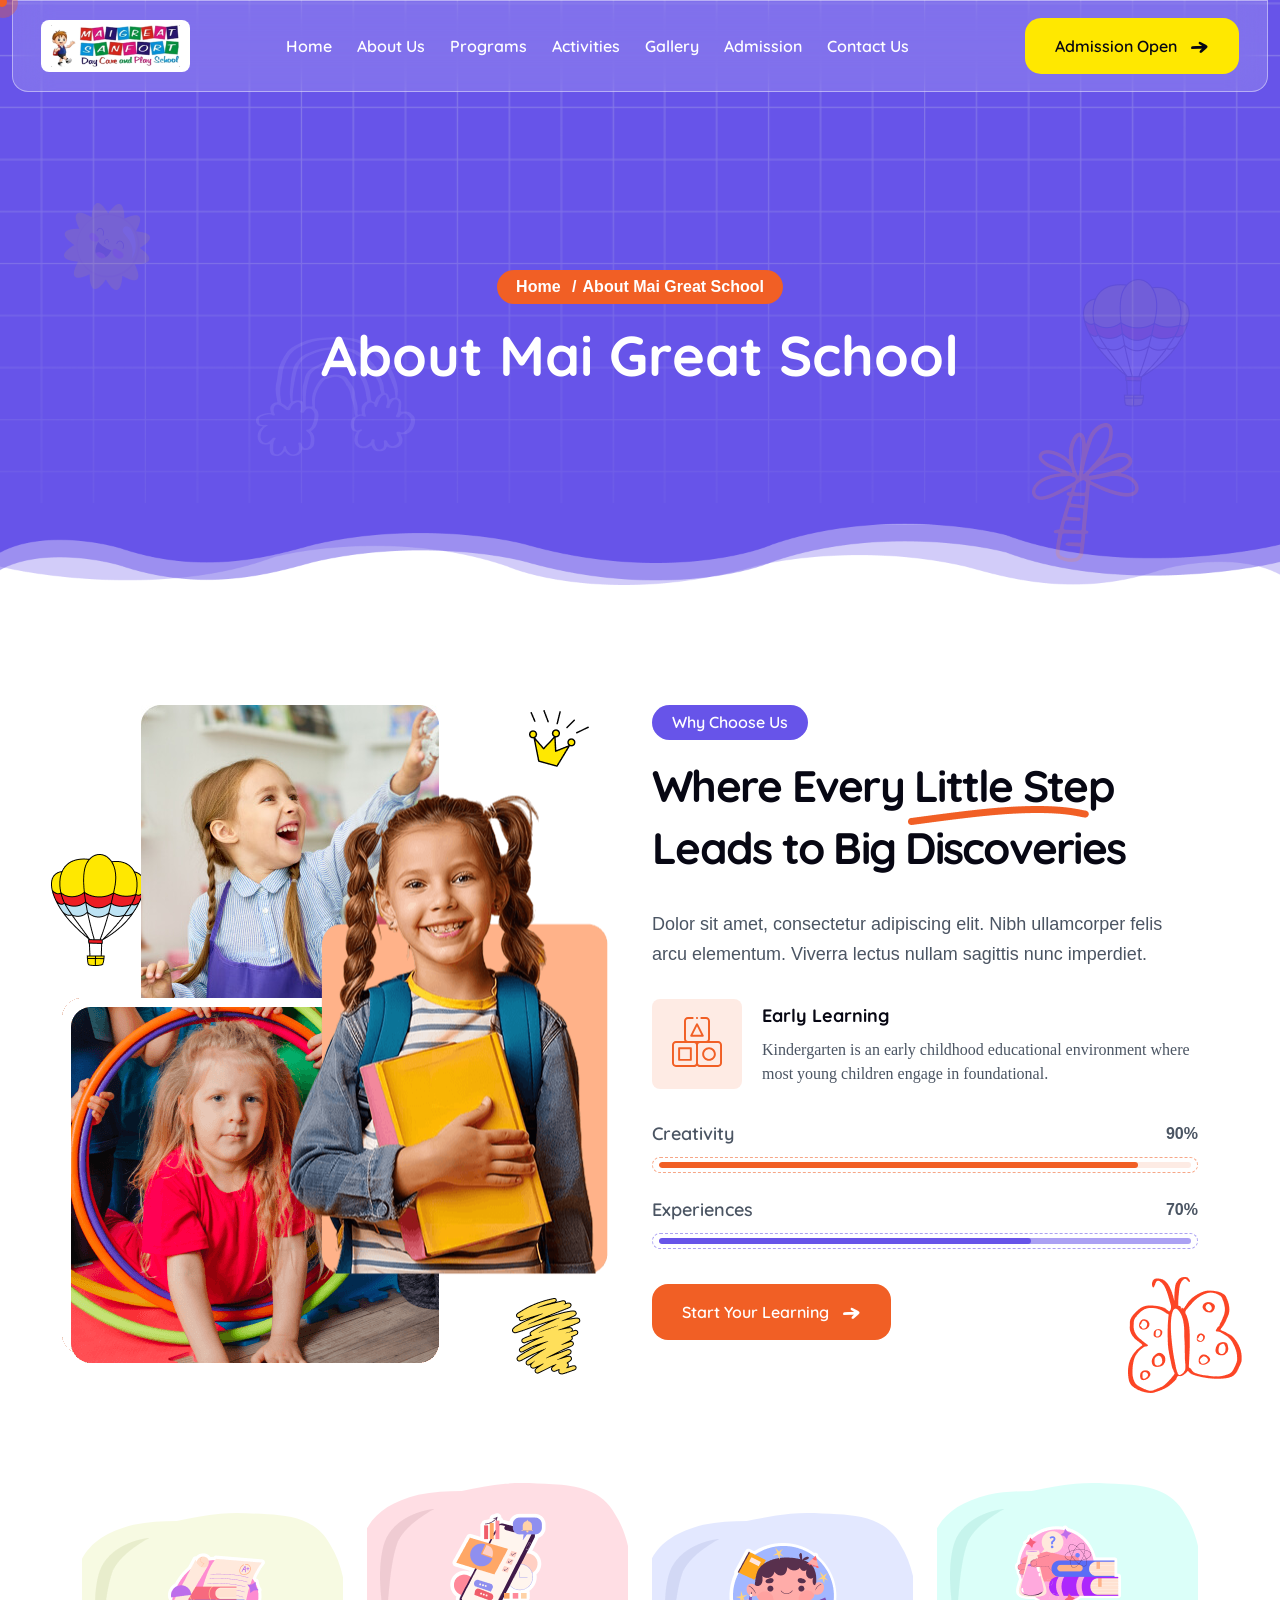
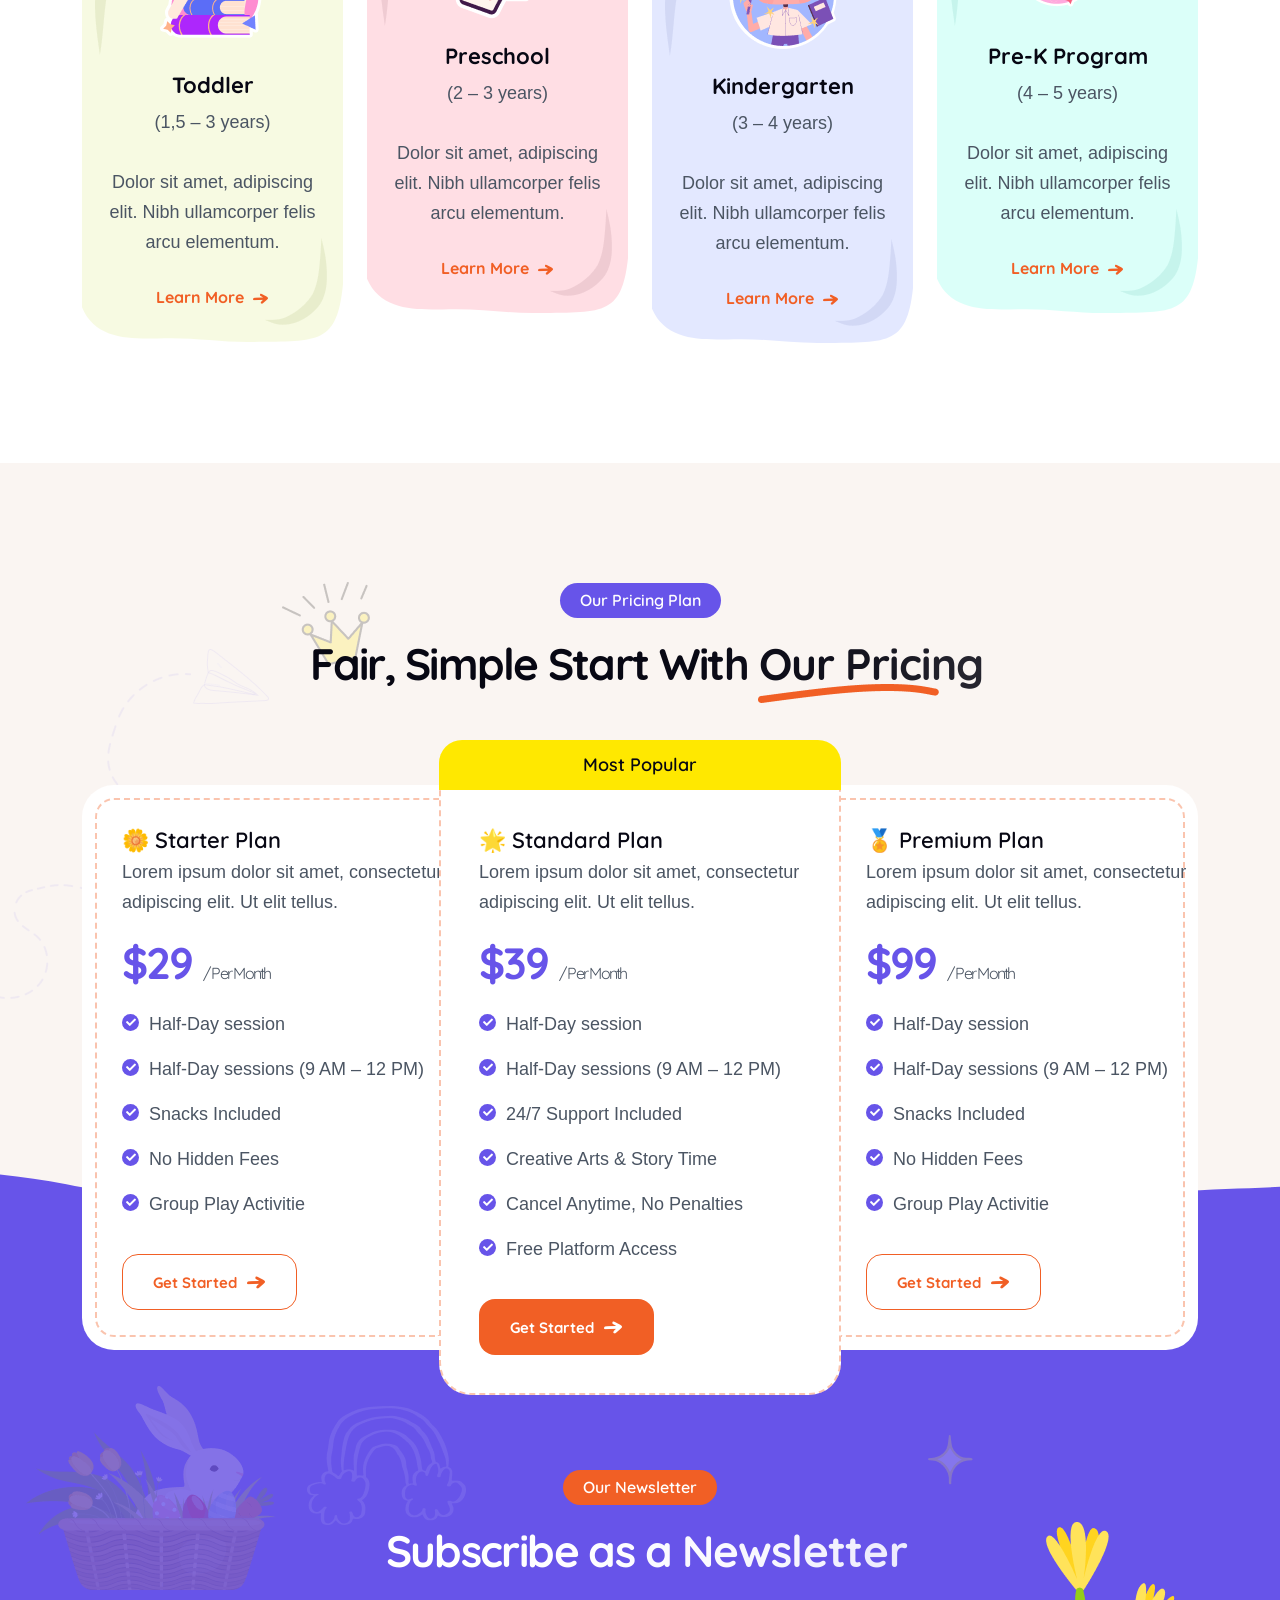
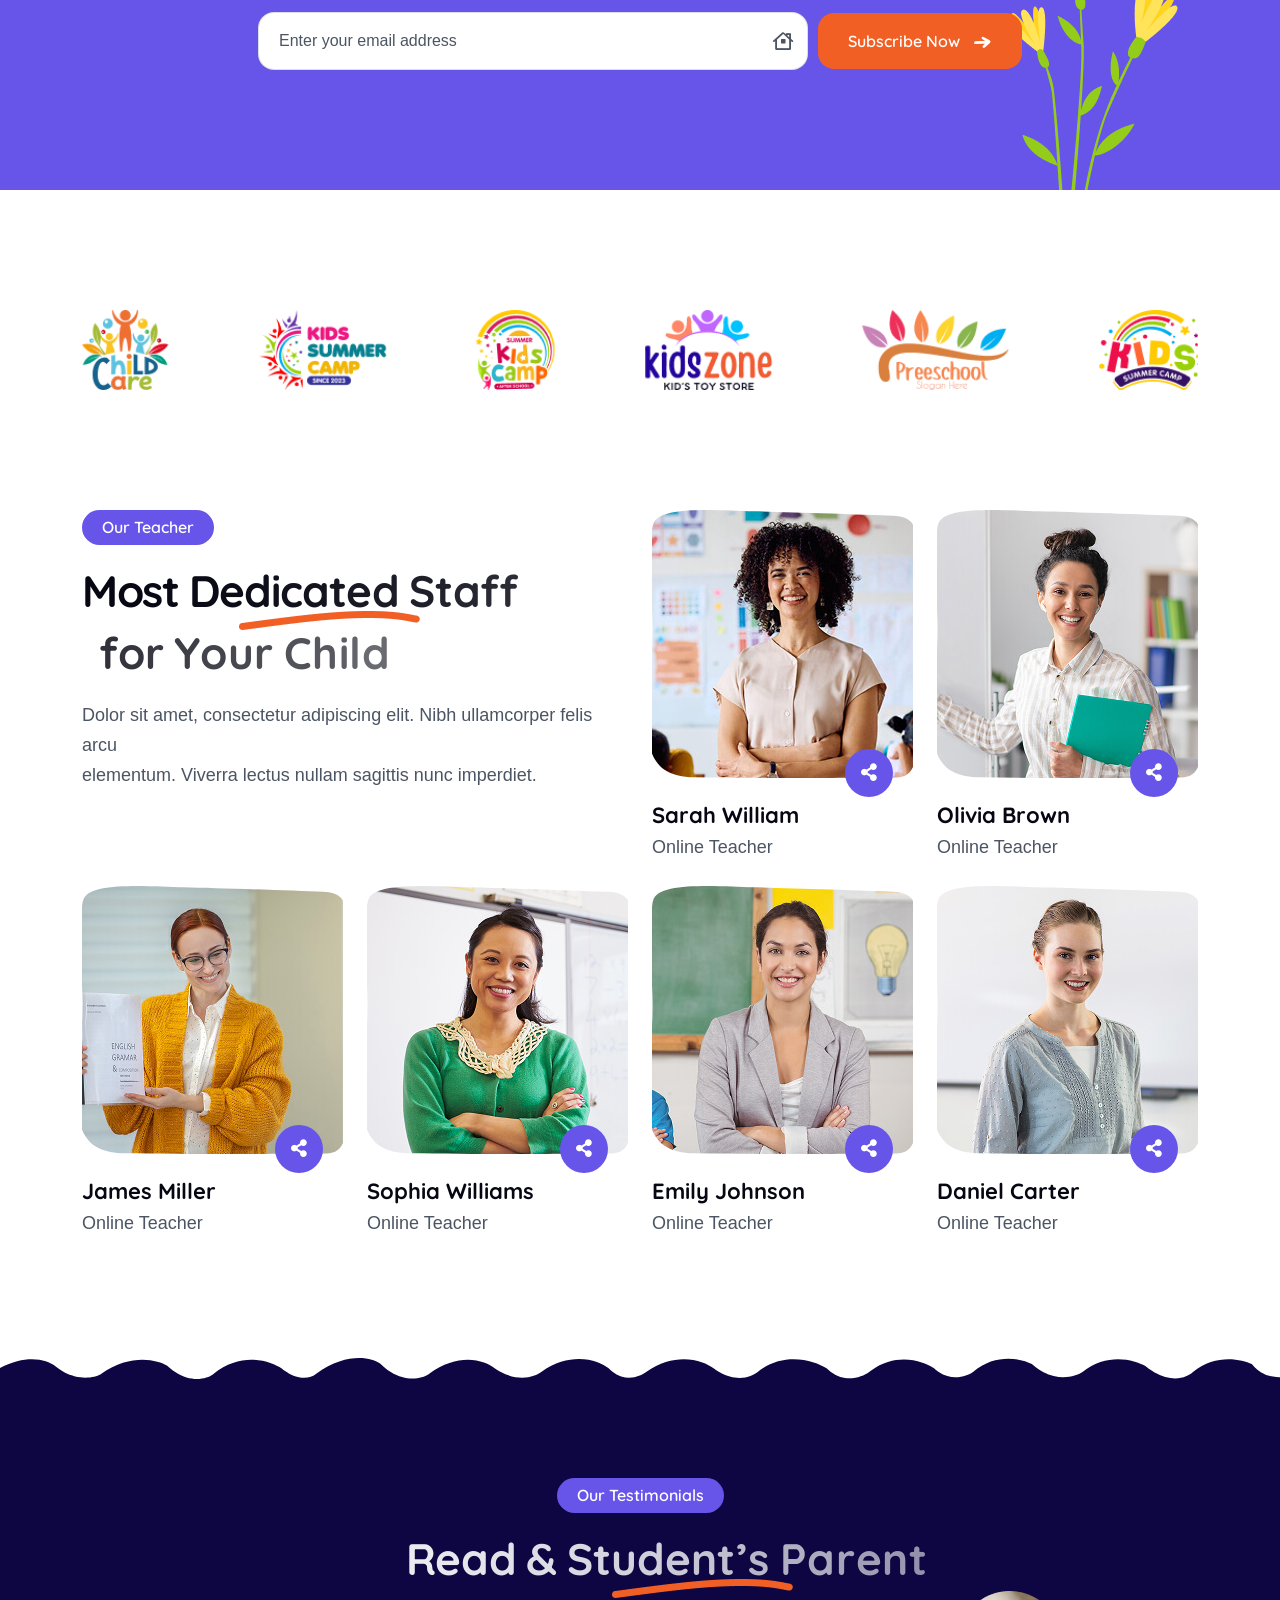
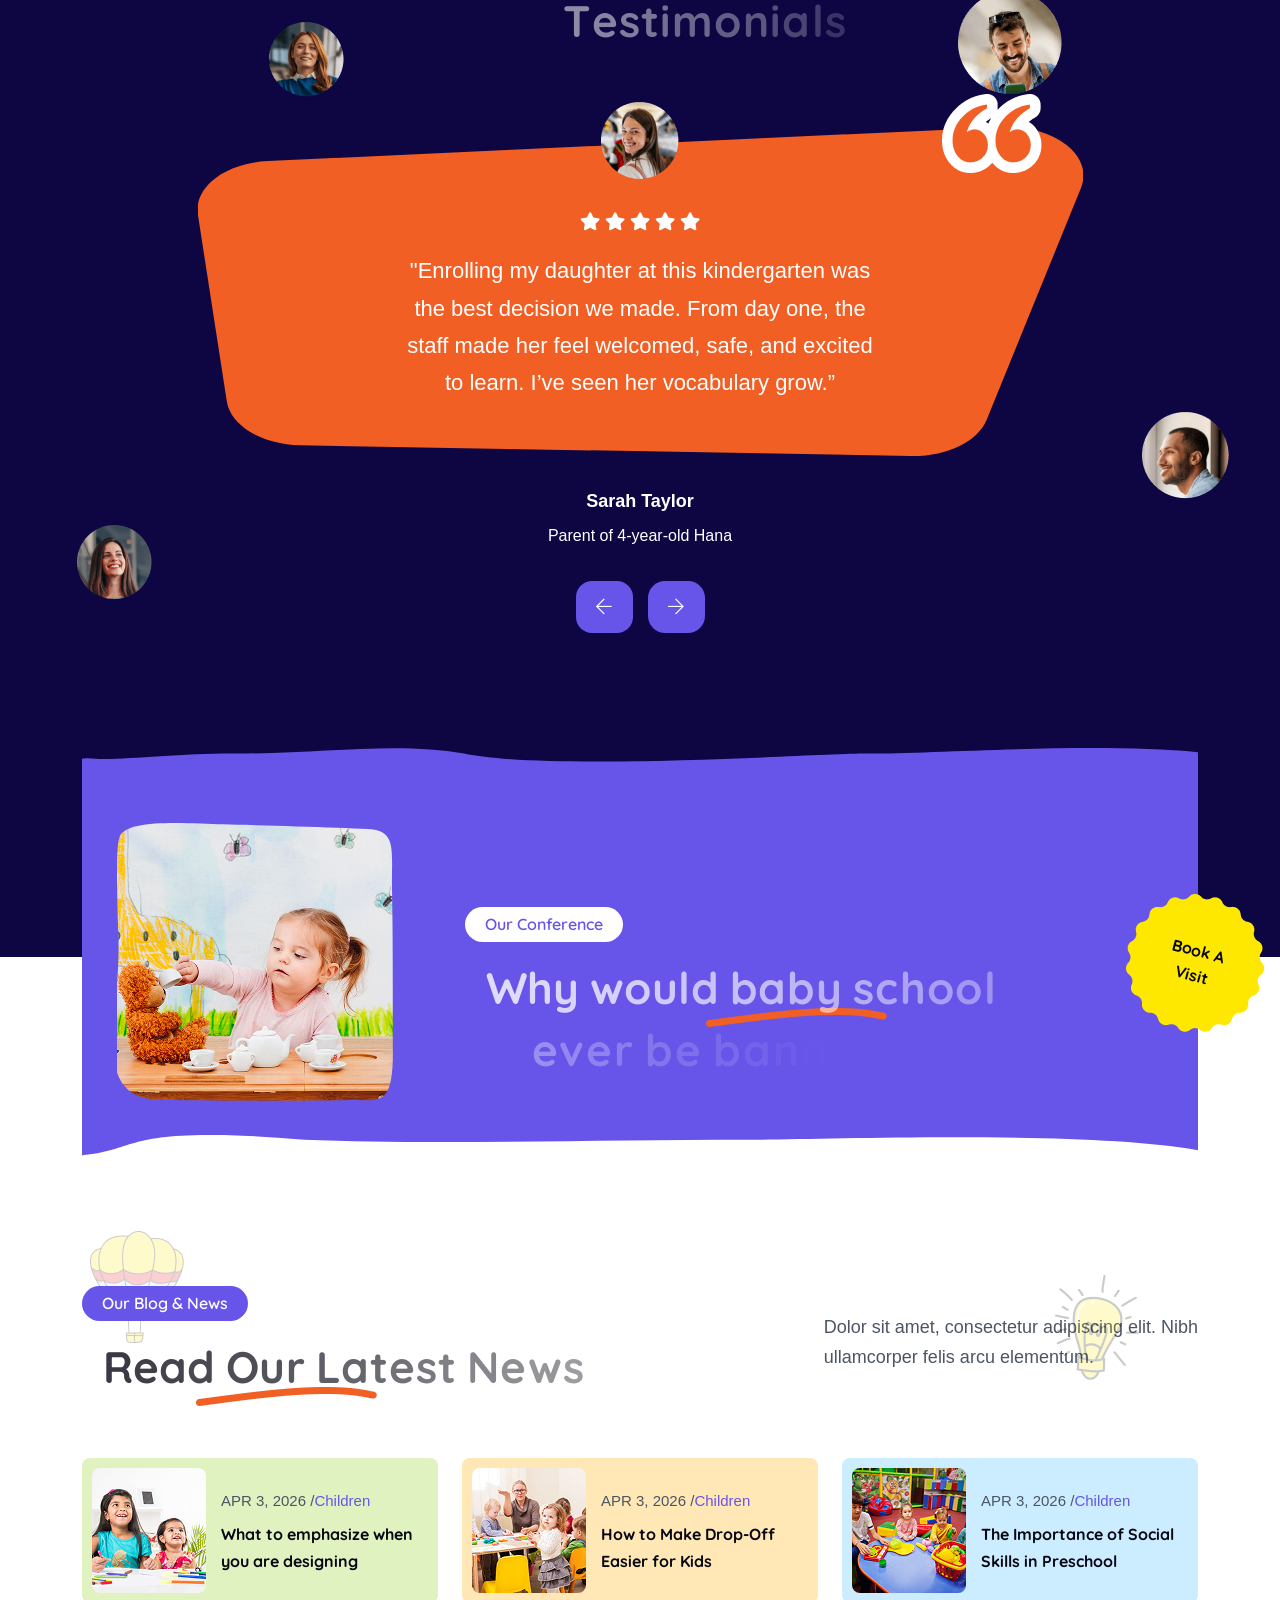
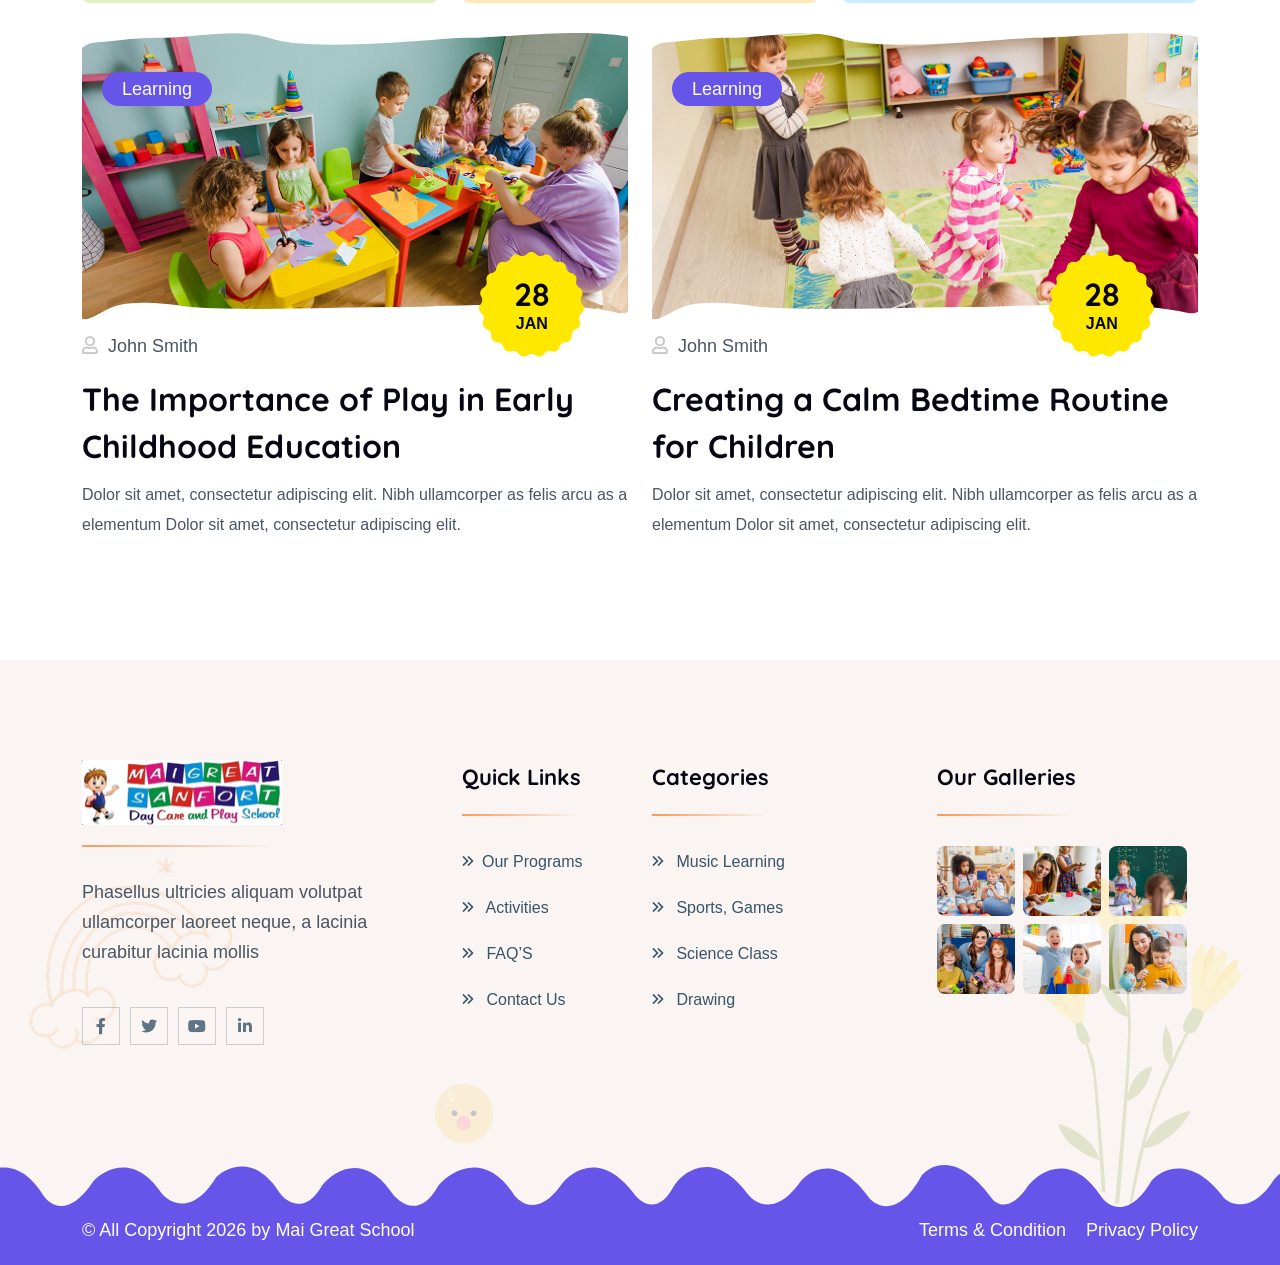
==== about.html @ 0e79fb4f "update" ====
<!DOCTYPE html>
<html lang="en">
<head>
        <!-- ========== Meta Tags ========== -->
        <meta charset="UTF-8">
        <meta http-equiv="X-UA-Compatible" content="IE=edge">
        <meta name="viewport" content="width=device-width, initial-scale=1">
        <meta name="author" content="modinatheme">
        <meta name="description" content="Mai Great School">
        <!-- ======== Page title ============ -->
        <title>Mai Great School</title>
        <!--<< Favicon >>-->
        <link rel="shortcut icon" href="assets/img/favicon.svg">
        <!--<< Bootstrap min.css >>-->
        <link rel="stylesheet" href="assets/css/bootstrap.min.css">
        <!--<< Font Awesome.css >>-->
        <link rel="stylesheet" href="assets/css/font-awesome.css">
        <!--<< Animate.css >>-->
        <link rel="stylesheet" href="assets/css/animate.css">
        <!--<< Magnific Popup.css >>-->
        <link rel="stylesheet" href="assets/css/magnific-popup.css">
        <!--<< MeanMenu.css >>-->
        <link rel="stylesheet" href="assets/css/meanmenu.css">
        <!--<< Odometer.css >>-->
        <link rel="stylesheet" href="assets/css/odometer.css">
        <!--<< Swiper Bundle.css >>-->
        <link rel="stylesheet" href="assets/css/swiper-bundle.min.css">
        <!--<< Nice Select.css >>-->
        <link rel="stylesheet" href="assets/css/nice-select.css">
        <!--<< Icomon.css >>-->
        <link rel="stylesheet" href="assets/css/icomon.css">
        <!--<< Main.css >>-->
        <link rel="stylesheet" href="assets/css/main.css">
    </head>
    <body>

       <!-- Preloader Start -->
<div id="preloader" class="preloader">
            <div class="animation-preloader">
                <div class="spinner">                
                </div>
                <div class="txt-loading">
                    <span data-text-preloader="M" class="letters-loading">
                       M
                    </span>
                    <span data-text-preloader="A" class="letters-loading">
                        A
                    </span>
                    <span data-text-preloader="I" class="letters-loading">
                        I
                    </span>
                    <span data-text-preloader="G" class="letters-loading">
                        G
                    </span>
                    <span data-text-preloader="R" class="letters-loading">
                       R
                    </span>
					<span data-text-preloader="E" class="letters-loading">
                        E
                    </span>
					<span data-text-preloader="A" class="letters-loading">
                       A
                    </span>
					<span data-text-preloader="T" class="letters-loading">
                        T
                    </span>
				
                </div>
                <p class="text-center">Loading</p>
            </div>
            <div class="loader">
                <div class="row">
                    <div class="col-3 loader-section section-left">
                        <div class="bg"></div>
                    </div>
                    <div class="col-3 loader-section section-left">
                        <div class="bg"></div>
                    </div>
                    <div class="col-3 loader-section section-right">
                        <div class="bg"></div>
                    </div>
                    <div class="col-3 loader-section section-right">
                        <div class="bg"></div>
                    </div>
                </div>
            </div>
        </div>

        <!-- Back To Top Start -->
        <button id="back-top" class="back-to-top">
             <i class="far fa-arrow-up"></i>
        </button>

        <!-- MouseCursor Start -->
        <div class="mouseCursor cursor-outer"></div>
        <div class="mouseCursor cursor-inner"></div>
 <!-- Offcanvas Area Start -->
        <div class="fix-area">
            <div class="offcanvas__info">
                <div class="offcanvas__wrapper">
                    <div class="offcanvas__content">
                        <div class="offcanvas__top mb-5 d-flex justify-content-between align-items-center">
                            <div class="offcanvas__logo">
                               <a href="index.html" class="header-logo">
                               <img src="assets/img/logo/logo.jpeg" alt="Mai Great Sanfort" style="height: 52px; width: auto; max-width: 220px; background: white; padding: 5px 10px; border-radius: 8px; object-fit: contain;">
                                 </a>
                            </div>
                            <div class="offcanvas__close">
                                <button>
                                    <i class="fas fa-times"></i>
                                </button>
                            </div>
                        </div>
                        <h3 class="offcanvas-title">Hello There!</h3>
                        <p>Lorem ipsum dolor sit amet consectetur adipisicing elit. Animi natus quasi sunt eum ducimus. </p>
                        <div class="mobile-menu fix mt-3"></div>
                        <div class="social-icon d-flex align-items-center">
                            <a href="javascript:void(0)"><i class="fab fa-facebook-f"></i></a>
                            <a href="javascript:void(0)"><i class="fab fa-twitter"></i></a>
                            <a href="javascript:void(0)"><i class="fab fa-youtube"></i></a>
                            <a href="javascript:void(0)"><i class="fab fa-linkedin-in"></i></a>
                        </div>

                        <div class="offcanvas__contact">
                            <h3>Contact Us</h3>
                            <ul class="contact-list">
                                <li>
                                    <div class="icon">
                                       <i class="far fa-phone-alt"></i>
                                    </div>
                                    <div class="content">
                                        <p>Call Us</p>
                                        <h4><a href="tel:+4903983493999">+91- 9999999999</a></h4>
                                    </div>
                                </li>
                                <li>
                                    <div class="icon">
                                       <i class="fal fa-envelope"></i>
                                    </div>
                                    <div class="content">
                                        <p>Send Email</p>
                                        <h4><a href="mailto:yordomain@gmial.com">nixinfosoft@gmial.com</a></h4>
                                    </div>
                                </li>
                                <li>
                                    <div class="icon">
                                       <i class="fal fa-map-marker-alt"></i>
                                    </div>
                                    <div class="content">
                                        <p>Location</p>
                                        <h4>
                                            Plot No.117 Sector-44, Gurgaon, Haryana 122003
                                        </h4>
                                    </div>
                                </li>
                            </ul>
                        </div>
                       <a href="contact.html" class="theme-btn">Start Learning <i class="icon-arrow-icon"></i></a>
                    </div>
                </div>
            </div>
        </div>
        <div class="offcanvas__overlay"></div>

        <!-- Header Section Start -->
        <header id="header-sticky" class="header-1 header-2">
            <div class="container">
                <div class="mega-menu-wrapper">
                    <div class="header-main">
                        <div class="header-left">
                            <a href="index.html" class="header-logo">
    <img src="assets/img/logo/logo.jpeg" alt="Mai Great Sanfort" style="height: 52px; width: auto; max-width: 220px; background: white; padding: 5px 10px; border-radius: 8px; object-fit: contain;">
</a>
                        </div>
                        <div class="mean__menu-wrapper">
                            <div class="main-menu">
                                <nav id="mobile-menu">
                                    <ul>
                                        <li >
                                            <a href="index.html">
                                                Home
                                            </a>
                                        </li>
                                        <li >
                                            <a href="about.html">
                                                About Us
                                            </a>
                                        </li>
                                            <li>
                                            <a href="program.html">
                                                Programs
                                            </a>
                                        </li>
                                        <li>
                                            <a href="activities.html">
                                                Activities
                                            </a>
                                         
                                        </li>
                                        <li>
                                            <a href="gallery.html">
                                                Gallery
                                            </a>
                                        </li>
                                         <li>
                                            <a href="admissions.html">
                                                Admission
                                            </a>
                                        </li>
										  <li>
                                            <a href="contact.html">
                                                Contact Us
                                            </a>
                                        </li>
                                    </ul>
                                </nav>
                            </div>
                        </div>
                        <div class="header-right d-flex justify-content-end align-items-center">
                            <div class="header-right-icon">
                           
                            
                            </div>

                            <a href="admissionform.html" class="theme-btn">Admission Open <i class="icon-arrow-icon"></i></a>
                            <div class="header__hamburger my-auto d-xl-none">
                                <div class="sidebar__toggle">
                                    <i class="fal fa-bars"></i>
                                </div>
                            </div>
                        </div>
                    </div>
                </div>
            </div>
        </header>
        
        
       

      
        <!-- Breadcrumb Section start --> 
        <div class="breadcrumb-wrapper bg-cover" style="background-image: url('assets/img/breadcrumb-bg.png');"> 
            <div class="sun-shape">
                <img src="assets/img/sun.png" alt="shape-image">
            </div>
            <div class="cloud-shape float-bob-x">
                <img src="assets/img/cloud.png" alt="shape-image">
            </div>
            <div class="perashute-shape float-bob-y">
                <img src="assets/img/perasute.png" alt="shape-image">
            </div>
            <div class="tree-shape">
                <img src="assets/img/tree.png" alt="shape-image">
            </div>
            <div class="bottom-shape">
                <img src="assets/img/breadcrumb-shape.png" alt="img">
            </div>
            <div class="container">
                <div class="page-heading">
                    <ul class="breadcrumb-items wow fadeInUp" data-wow-delay=".3s">
                        <li>
                            <a href="index-2.html">Home</a>
                        </li>
                        <li> About Mai Great School</li>
                    </ul>
                    <h1 class="char-animation">About Mai Great School</h1>
                </div>
            </div>
        </div>

         <!-- Choose Section Start -->
        <section class="choose-us-section section-padding fix">
            <div class="perasute-shape float-bob-y">
                <img src="assets/img/choose/perasute.png" alt="shape-img">
            </div>
            <div class="butterfly-shape float-bob-y">
                <img src="assets/img/choose/butarfly.png" alt="shape-img">
            </div>
            <div class="zikzak-shape float-bob-x">
                <img src="assets/img/choose/zikzak.png" alt="shape-img">
            </div>
            <div class="coun-shape float-bob-y">
                <img src="assets/img/choose/coun-shape.png" alt="shape-img">
            </div>
            <div class="container">
                <div class="choose-us-wrapper">
                    <div class="row g-4">
                        <div class="col-lg-6">
                            <div class="choose-img-box">
                                <img class="style-2 img-custom-anim-left" src="assets/img/choose/choose2.jpg" alt="choose-image">
                                <img class="img-custom-anim-bottom" src="assets/img/choose/choose1.png" alt="choose-image"> 
                                <div class="img-3">
                                    <img class="img-custom-anim-right" src="assets/img/choose/choose3.png" alt="choose-image">
                                </div>
                            </div> 
                        </div>
                        <div class="col-lg-6">
                            <div class="choose-us-content">
                                <div class="section-title text-left">
                                    <span class="sub-title wow fadeInUp" data-wow-delay=".3s">Why Choose Us</span>
                                    <h2 class="char-animation">
                                        Where Every <span>Little Step </span> <br> Leads to Big Discoveries
                                    </h2>
                                </div>
                                <p class="mt-3 mt-md-0 fadeInUp" data-wow-delay=".5s">Dolor sit amet, consectetur adipiscing elit. Nibh ullamcorper felis arcu elementum. Viverra lectus nullam sagittis nunc imperdiet.</p>
                                <div class="icon-items wow fadeInUp" data-wow-delay=".6s">
                                    <div class="icon">
                                        <img src="assets/img/choose/bricks-1.svg" alt="svg-image">
                                    </div>
                                    <div class="content">
                                        <h3 class="mb-2">Early Learning</h3>
                                        <p>Kindergarten is an early childhood educational environment where most young children engage in foundational.</p>
                                    </div>
                                </div>
                                <div class="progress-wrap wow fadeInUp" data-wow-delay=".7s">
                                    <div class="pro-items">
                                        <div class="pro-head">
                                            <h4 class="title">Creativity</h4>
                                            <span class="point">90%</span>
                                        </div>
                                        <div class="ber-box">
                                            <div class="progress">
                                                <div class="progress-value"></div>
                                            </div>
                                        </div>
                                    </div>
                                    <div class="pro-items">
                                        <div class="pro-head">
                                            <h4 class="title">Experiences</h4>
                                            <span class="point">70%</span>
                                        </div>
                                        <div class="ber-box style-2">
                                            <div class="progress progress-2">
                                                <div class="progress-value style-two"></div>
                                            </div>
                                        </div>
                                    </div>
                                </div>
                                <div class="choose-button wow fadeInUp" data-wow-delay=".9s">
                                    <a href="contact.html" class="theme-btn">Start Your Learning <i class="icon-arrow-icon"></i></a>
                                </div>
                            </div>
                        </div>
                    </div>
                </div>
            </div>
        </section>

         <!-- Program Section Start -->
        <section class="program-section section-padding pt-0 fix">
            <div class="container">
                <div class="row g-4">
                    <div class="col-xl-3 col-lg-4 col-md-6 col-sm-6 wow fadeInUp" data-wow-delay=".2s">
                        <div class="program-box-item style-2">
                            <div class="top-bar">
                                <img src="assets/img/program/top-1.png" alt="icon-image">
                            </div>
                            <div class="bottom-bar">
                                <img src="assets/img/program/bottom-1.png" alt="icon-image">
                            </div>
                            <div class="program-bg"></div>
                            <div class="program-icon">
                                <img src="assets/img/program/book.png" alt="icon-image">
                            </div>
                            <div class="program-content">
                                <h3>Toddler</h3>
                                <span>(1,5 – 3 years)</span>
                                <p>Dolor sit amet, adipiscing elit. Nibh ullamcorper felis arcu elementum.</p>
                                <a href="program-details.html" class="link-btn">Learn More <i class="icon-arrow-icon"></i></a>
                            </div>
                        </div>
                    </div>
                    <div class="col-xl-3 col-lg-4 col-md-6 col-sm-6 wow fadeInUp" data-wow-delay=".4s">
                        <div class="program-box-item">
                            <div class="top-bar">
                                <img src="assets/img/program/top-2.png" alt="icon-image">
                            </div>
                            <div class="bottom-bar">
                                <img src="assets/img/program/bottom-2.png" alt="icon-image">
                            </div>
                            <div class="program-bg bg-2"></div>
                            <div class="program-icon">
                                <img src="assets/img/program/phone.png" alt="icon-image">
                            </div>
                            <div class="program-content">
                                <h3>Preschool</h3>
                                <span>(2 – 3 years)</span>
                                <p>Dolor sit amet, adipiscing elit. Nibh ullamcorper felis arcu elementum.</p>
                                <a href="program-details.html" class="link-btn">Learn More <i class="icon-arrow-icon"></i></a>
                            </div>
                        </div>
                    </div>
                    <div class="col-xl-3 col-lg-4 col-md-6 col-sm-6 wow fadeInUp" data-wow-delay=".6s">
                        <div class="program-box-item style-2">
                            <div class="top-bar">
                                <img src="assets/img/program/top-3.png" alt="icon-image">
                            </div>
                            <div class="bottom-bar">
                                <img src="assets/img/program/bottom-3.png" alt="icon-image">
                            </div>
                            <div class="program-bg bg-3"></div>
                            <div class="program-icon">
                                <img src="assets/img/program/boy.png" alt="icon-image">
                            </div>
                            <div class="program-content">
                                <h3>Kindergarten</h3>
                                <span>(3 – 4 years)</span>
                                <p>Dolor sit amet, adipiscing elit. Nibh ullamcorper felis arcu elementum.</p>
                                <a href="program-details.html" class="link-btn">Learn More <i class="icon-arrow-icon"></i></a>
                            </div>
                        </div>
                    </div>
                    <div class="col-xl-3 col-lg-4 col-md-6 col-sm-6 wow fadeInUp" data-wow-delay=".8s">
                        <div class="program-box-item">
                            <div class="top-bar">
                                <img src="assets/img/program/top-4.png" alt="icon-image">
                            </div>
                            <div class="bottom-bar">
                                <img src="assets/img/program/bottom-4.png" alt="icon-image">
                            </div>
                            <div class="program-bg bg-4"></div>
                            <div class="program-icon">
                                <img src="assets/img/program/camical-book.png" alt="icon-image">
                            </div>
                            <div class="program-content">
                                <h3>Pre-K Program</h3>
                                <span>(4 – 5 years)</span>
                                <p>Dolor sit amet, adipiscing elit. Nibh ullamcorper felis arcu elementum.</p>
                                <a href="program-details.html" class="link-btn">Learn More <i class="icon-arrow-icon"></i></a>
                            </div>
                        </div>
                    </div>
                </div>
            </div>
        </section>

        <!-- Pricing Section Start -->
        <section class="pricing-section section-padding fix">
            <div class="snake-shape">
                <img src="assets/img/pricing/snake.png" alt="shape-image">
            </div>
            <div class="crown-shape">
                <img src="assets/img/pricing/crown.png" alt="shape-image">
            </div>
            <div class="tubelight-shape">
                <img src="assets/img/pricing/tubelight.png" alt="shape-image">
            </div>
            <div class="busket-shape float-bob-x">
                <img src="assets/img/newsletter/busket.png" alt="shape-image">
            </div>
            <div class="sky-shape">
                <img src="assets/img/newsletter/sky.png" alt="shape-image">
            </div>
            <div class="star-shape">
                <img src="assets/img/newsletter/star.png" alt="shape-image">
            </div>
            <div class="flower-shape">
                <img src="assets/img/newsletter/flower.png" alt="shape-image">
            </div>
            <div class="container">
                <div class="section-title text-center">
                    <span class="sub-title">Our Pricing Plan</span>
                    <h2 class="char-animation">
                         Fair, Simple Start With <span>Our Pricing</span>
                    </h2>
                </div>
                <div class="pricing-wrapper">
                    <div class="pricing-items wow fadeInRight" data-wow-delay=".5s">
                        <div class="pricing-content">
                            <div class="pricing-header">
                                <span>🌼 Starter Plan</span>
                                <p> Lorem ipsum dolor sit amet, consectetur adipiscing elit. Ut elit tellus. </p>
                            </div>
                            <div class="pricing-rate">
                                <h2>$29 <span>/ Per Month</span></h2>
                            </div>
                            <ul class="pricing-list">
                                <li><i class="fas fa-check"></i> Half-Day session</li>
                                <li><i class="fas fa-check"></i> Half-Day sessions (9 AM – 12 PM)</li>
                                <li><i class="fas fa-check"></i> Snacks Included</li>
                                <li><i class="fas fa-check"></i> No Hidden Fees</li>
                                <li><i class="fas fa-check"></i> Group Play Activitie</li>
                            </ul>
                            <div class="pricing-button">
                                <a href="pricing.html" class="border-btn">Get Started<i class="icon-arrow-icon"></i></a>
                            </div>
                        </div>
                    </div>
                    <div class="pricing-items items-two wow fadeInUp" data-wow-delay=".2s">
                        <span class="top-text">Most Popular</span>
                        <div class="pricing-content">
                            <div class="pricing-header">
                                <span>🌟 Standard Plan</span>
                                <p> Lorem ipsum dolor sit amet, consectetur adipiscing elit. Ut elit tellus.</p>
                            </div>
                            <div class="pricing-rate">
                                <h2>$39 <span>/ Per Month</span></h2>
                            </div>
                            <ul class="pricing-list">
                                <li><i class="fas fa-check"></i> Half-Day session</li>
                                <li><i class="fas fa-check"></i> Half-Day sessions (9 AM – 12 PM)</li>
                                <li><i class="fas fa-check"></i> 24/7 Support Included</li>
                                <li><i class="fas fa-check"></i> Creative Arts & Story Time</li>
                                <li><i class="fas fa-check"></i> Cancel Anytime, No Penalties</li>
                                <li><i class="fas fa-check"></i> Free Platform Access</li>
                            </ul>
                            <div class="pricing-button">
                                <a href="pricing.html" class="border-btn style-2 active">Get Started<i class="icon-arrow-icon"></i></a>
                            </div>
                        </div>
                    </div>
                    <div class="pricing-items items-three wow fadeInLeft" data-wow-delay=".5s">
                        <div class="pricing-content">
                            <div class="pricing-header">
                                <span>🏅 Premium Plan</span>
                                <p> Lorem ipsum dolor sit amet, consectetur adipiscing elit. Ut elit tellus.</p>
                            </div>
                            <div class="pricing-rate">
                                <h2>$99 <span>/ Per Month</span></h2>
                            </div>
                            <ul class="pricing-list">
                                <li><i class="fas fa-check"></i> Half-Day session</li>
                                <li><i class="fas fa-check"></i> Half-Day sessions (9 AM – 12 PM)</li>
                                <li><i class="fas fa-check"></i> Snacks Included</li>
                                <li><i class="fas fa-check"></i> No Hidden Fees</li>
                                <li><i class="fas fa-check"></i> Group Play Activitie</li>
                            </ul>
                            <div class="pricing-button">
                                <a href="pricing.html" class="border-btn">Get Started<i class="icon-arrow-icon"></i></a>
                            </div>
                        </div>
                    </div>
                </div>
                <div class="newsletter-section newsletter-two section-padding pb-0 fix">
                    <div class="container">
                        <div class="section-title text-center">
                            <span class="sub-title tittle-bg wow fadeInUp" data-wow-delay=".3s">Our Newsletter</span>
                            <h2 class="char-animation text-white">
                                Subscribe as a Newsletter
                            </h2>
                        </div>
                        <div class="signUp-box mt-3 mt-md-0">
                            <form id="signupForm">
                                <div class="input-wrapper input-style wow fadeInLeft" data-wow-delay=".4s">
                                    <input type="email" id="emailInput" placeholder="Enter your email address" required>
                                    <i class="far fa-house house-icon"></i>
                                </div>
                                <button type="submit" class="theme-btn wow fadeInRight" data-wow-delay=".4s">Subscribe Now <i class="icon-arrow-icon"></i></button>
                            </form>
                        </div>
                    </div>
                </div>
            </div>
        </section>

        <!-- Brand Section Start -->
        <div class="brand-section section-padding fix">
            <div class="container">
                <div class="swiper brand-slider">
                    <div class="swiper-wrapper"> 
                        <div class="swiper-slide">
                            <div class="brand-image image-2">
                                <img src="assets/img/brand/brand-01.png" alt="img">				
                            </div>
                        </div>
                        <div class="swiper-slide">
                            <div class="brand-image image-2">
                                <img src="assets/img/brand/brand-02.png" alt="img">				
                            </div>
                        </div>
                        <div class="swiper-slide">
                            <div class="brand-image image-2">
                                <img src="assets/img/brand/brand-03.png" alt="img">				
                            </div>
                        </div>
                        <div class="swiper-slide">
                            <div class="brand-image image-2">
                                <img src="assets/img/brand/brand-04.png" alt="img">				
                            </div>
                        </div>
                        <div class="swiper-slide">
                            <div class="brand-image image-2">
                                <img src="assets/img/brand/brand-05.png" alt="img">				
                            </div>
                        </div>
                        <div class="swiper-slide">
                            <div class="brand-image image-2">
                                <img src="assets/img/brand/brand-06.png" alt="img">				
                            </div>
                        </div>
                    </div>
                </div> 
            </div>                 
        </div>

       <!-- Team Section Start -->
        <div class="team-section-two section-padding pt-0 fix">
            <div class="container">
                <div class="row g-4">
                    <div class="col-xl-6">
                        <div class="section-title">
                            <span class="sub-title wow fadeInUp">Our Teacher</span>
                            <h2 class="char-animation">
                                Most  <span>Dedicated Staff</span> <br> for Your Child
                            </h2>
                            <p class="mt-3 wow fadeInUp" data-wow-delay=".3s">Dolor sit amet, consectetur adipiscing elit. Nibh ullamcorper felis arcu <br> elementum. Viverra lectus nullam sagittis nunc imperdiet.</p>
                        </div>
                    </div>
                    <div class="col-xl-3 col-lg-4 col-md-6 wow fadeInUp" data-wow-delay=".2s">
                        <div class="team-box">
                            <div class="team-image">
                                <img src="assets/img/team/team4.jpg" alt="team-image">
                            </div>
                            <div class="social-profile">
                                <ul class="social-icon">
                                    <li><a href="#"><i class="fab fa-facebook-f"></i></a></li>
                                    <li><a href="#"><i class="fab fa-instagram"></i></a></li>
                                    <li><a href="#"><i class="fab fa-linkedin-in"></i></a></li>
                                    <li><a href="#"><i class="fab fa-twitter"></i></a></li>
                                </ul>
                                <a href="#" class="share-btn"><i class="fas fa-share-alt"></i></a>
                            </div>
                            <div class="team-content">
                                <h3> 
                                    <a href="team-details.html">Sarah William</a>
                                </h3>
                                <p>Online Teacher</p>
                            </div>
                        </div>
                    </div>
                    <div class="col-xl-3 col-lg-4 col-md-6 wow fadeInUp" data-wow-delay=".4s">
                        <div class="team-box">
                            <div class="team-image">
                                <img src="assets/img/team/team5.jpg" alt="team-image">
                            </div>
                            <div class="social-profile">
                                <ul class="social-icon">
                                    <li><a href="#"><i class="fab fa-facebook-f"></i></a></li>
                                    <li><a href="#"><i class="fab fa-instagram"></i></a></li>
                                    <li><a href="#"><i class="fab fa-linkedin-in"></i></a></li>
                                    <li><a href="#"><i class="fab fa-twitter"></i></a></li>
                                </ul>
                                <a href="#" class="share-btn"><i class="fas fa-share-alt"></i></a>
                            </div>
                            <div class="team-content">
                                <h3> 
                                    <a href="team-details.html">Olivia Brown</a>
                                </h3>
                                <p>Online Teacher</p>
                            </div>
                        </div>
                    </div>
                    <div class="col-xl-3 col-lg-4 col-md-6 wow fadeInUp" data-wow-delay=".2s">
                        <div class="team-box">
                            <div class="team-image">
                                <img src="assets/img/team/team6.jpg" alt="team-image">
                            </div>
                            <div class="social-profile">
                                <ul class="social-icon">
                                    <li><a href="#"><i class="fab fa-facebook-f"></i></a></li>
                                    <li><a href="#"><i class="fab fa-instagram"></i></a></li>
                                    <li><a href="#"><i class="fab fa-linkedin-in"></i></a></li>
                                    <li><a href="#"><i class="fab fa-twitter"></i></a></li>
                                </ul>
                                <a href="#" class="share-btn"><i class="fas fa-share-alt"></i></a>
                            </div>
                            <div class="team-content">
                                <h3> 
                                    <a href="team-details.html">James Miller</a>
                                </h3>
                                <p>Online Teacher</p>
                            </div>
                        </div>
                    </div>
                    <div class="col-xl-3 col-lg-4 col-md-6 wow fadeInUp" data-wow-delay=".4s">
                        <div class="team-box">
                            <div class="team-image">
                                <img src="assets/img/team/team7.jpg" alt="team-image">
                            </div>
                            <div class="social-profile">
                                <ul class="social-icon">
                                    <li><a href="#"><i class="fab fa-facebook-f"></i></a></li>
                                    <li><a href="#"><i class="fab fa-instagram"></i></a></li>
                                    <li><a href="#"><i class="fab fa-linkedin-in"></i></a></li>
                                    <li><a href="#"><i class="fab fa-twitter"></i></a></li>
                                </ul>
                                <a href="#" class="share-btn"><i class="fas fa-share-alt"></i></a>
                            </div>
                            <div class="team-content">
                                <h3> 
                                    <a href="team-details.html">Sophia Williams</a>
                                </h3>
                                <p>Online Teacher</p>
                            </div>
                        </div>
                    </div>
                    <div class="col-xl-3 col-lg-4 col-md-6 wow fadeInUp" data-wow-delay=".6s">
                        <div class="team-box">
                            <div class="team-image">
                                <img src="assets/img/team/team8.jpg" alt="team-image">
                            </div>
                            <div class="social-profile">
                                <ul class="social-icon">
                                    <li><a href="#"><i class="fab fa-facebook-f"></i></a></li>
                                    <li><a href="#"><i class="fab fa-instagram"></i></a></li>
                                    <li><a href="#"><i class="fab fa-linkedin-in"></i></a></li>
                                    <li><a href="#"><i class="fab fa-twitter"></i></a></li>
                                </ul>
                                <a href="#" class="share-btn"><i class="fas fa-share-alt"></i></a>
                            </div>
                            <div class="team-content">
                                <h3> 
                                    <a href="team-details.html">Emily Johnson</a>
                                </h3>
                                <p>Online Teacher</p>
                            </div>
                        </div>
                    </div>
                    <div class="col-xl-3 col-lg-4 col-md-6 wow fadeInUp" data-wow-delay=".8s">
                        <div class="team-box">
                            <div class="team-image">
                                <img src="assets/img/team/team9.jpg" alt="team-image">
                            </div>
                            <div class="social-profile">
                                <ul class="social-icon">
                                    <li><a href="#"><i class="fab fa-facebook-f"></i></a></li>
                                    <li><a href="#"><i class="fab fa-instagram"></i></a></li>
                                    <li><a href="#"><i class="fab fa-linkedin-in"></i></a></li>
                                    <li><a href="#"><i class="fab fa-twitter"></i></a></li>
                                </ul>
                                <a href="#" class="share-btn"><i class="fas fa-share-alt"></i></a>
                            </div>
                            <div class="team-content">
                                <h3> 
                                    <a href="team-details.html">Daniel Carter</a>
                                </h3>
                                <p>Online Teacher</p>
                            </div>
                        </div>
                    </div>
                </div>
            </div>
        </div>

        <!-- Testimonial Section Start -->
        <section class="testimonial-section-three section-padding fix">
            <div class="client-one">
                <img src="assets/img/testimonial/client4.png" alt="client-image">
            </div>
            <div class="client-two">
                <img src="assets/img/testimonial/client5.png" alt="client-image">
            </div>
            <div class="client-three">
                <img src="assets/img/testimonial/client6.png" alt="client-image">
            </div>
            <div class="client-four">
                <img src="assets/img/testimonial/client7.png" alt="client-image">
            </div>
            <div class="container">
                <div class="section-title text-center">
                    <span class="sub-title wow fadeInUp">Our Testimonials</span>
                    <h2 class="char-animation text-white">
                        Read  &amp; <span>Student’s Parent</span> <br> Testimonials
                    </h2>
                </div>
                <div class="testimonial-wrapper-3">
                    <div class="swiper testimonial-slider-3">
                        <div class="swiper-wrapper">
                            <div class="swiper-slide">
                                <div class="testimonial-box-area-3">
                                    <div class="testimonial-box-3">
                                    <div class="client-img">
                                        <img src="assets/img/testimonial/client3.png" alt="client-image">
                                    </div>
                                    <div class="testimonial-content-3">
                                        <ul class="icon">
                                            <li><i class="fas fa-star"></i></li>
                                            <li><i class="fas fa-star"></i></li>
                                            <li><i class="fas fa-star"></i></li>
                                            <li><i class="fas fa-star"></i></li>
                                            <li><i class="fas fa-star"></i></li>
                                        </ul>
                                        <p>"Enrolling my daughter at this kindergarten was the best decision we made. From day one, the staff made her feel welcomed, safe, and excited to learn. I’ve seen her vocabulary grow.”</p>
                                    </div>
                                    <div class="koma-icon">
                                        <img src="assets/img/testimonial/koma4.png" alt="icon-image">
                                    </div>
                                    </div>
                                    <div class="client-name">
                                        <h3>Sarah Taylor</h3>
                                        <p>Parent of 4-year-old Hana</p>
                                    </div>
                                </div>
                               
                            </div>
                            <div class="swiper-slide">
                                <div class="testimonial-box-area-3">
                                    <div class="testimonial-box-3">
                                    <div class="client-img">
                                        <img src="assets/img/testimonial/client2.png" alt="client-image">
                                    </div>
                                    <div class="testimonial-content-3">
                                        <ul class="icon">
                                            <li><i class="fas fa-star"></i></li>
                                            <li><i class="fas fa-star"></i></li>
                                            <li><i class="fas fa-star"></i></li>
                                            <li><i class="fas fa-star"></i></li>
                                            <li><i class="fas fa-star"></i></li>
                                        </ul>
                                        <p>"Enrolling my daughter at this kindergarten was the best decision we made. From day one, the staff made her feel welcomed, safe, and excited to learn. I’ve seen her vocabulary grow.”</p>
                                    </div>
                                    <div class="koma-icon">
                                        <img src="assets/img/testimonial/koma4.png" alt="icon-image">
                                    </div>
                                </div>
                                <div class="client-name">
                                    <h3>Emily Johnson</h3>
                                    <p>Parent of 4-year-old Hana</p>
                                </div>
                                </div>
                            </div>
                            <div class="swiper-slide">
                                <div class="testimonial-box-area-3">
                                    <div class="testimonial-box-3">
                                    <div class="client-img">
                                        <img src="assets/img/testimonial/client4.png" alt="client-image">
                                    </div>
                                    <div class="testimonial-content-3">
                                        <ul class="icon">
                                            <li><i class="fas fa-star"></i></li>
                                            <li><i class="fas fa-star"></i></li>
                                            <li><i class="fas fa-star"></i></li>
                                            <li><i class="fas fa-star"></i></li>
                                            <li><i class="fas fa-star"></i></li>
                                        </ul>
                                        <p>"Enrolling my daughter at this kindergarten was the best decision we made. From day one, the staff made her feel welcomed, safe, and excited to learn. I’ve seen her vocabulary grow.”</p>
                                    </div>
                                    <div class="koma-icon">
                                        <img src="assets/img/testimonial/koma4.png" alt="icon-image">
                                    </div>
                                </div>
                                <div class="client-name">
                                    <h3>Daniel Carter</h3>
                                    <p>Parent of 4-year-old Hana</p>
                                </div>
                                </div>
                                
                            </div>
                        </div>
                    </div> 
                    <div class="array-button testimonial-array">
                        <button class="array-prev"><i class="fal fa-arrow-left"></i></button>
                        <button class="array-next"><i class="fal fa-arrow-right"></i></button>
                    </div>
                </div>
            </div>
        </section>

        <!-- Conference Section Start -->
        <div class="conference-section">
            <div class="container">
                <div class="conference-wrapper zoom-effect-style">
                    <div class="row g-4 align-items-center">
                        <div class="col-xl-4 col-lg-5">
                            <div class="conference-image img-custom-anim-left">
                                <img src="assets/img/confarence/image.jpg" alt="image">
                            </div>
                        </div>
                        <div class="col-xl-8 col-lg-7">
                            <div class="section-title mb-0">
                                <span class="sub-title title-two wow fadeInUp">Our Conference</span>
                                <h2 class="char-animation text-white">
                                    Why would <span> baby school </span> <br> ever be banned worldwide?
                                </h2>
                            </div>
                        </div>
                    </div>
                    <div class="thumb-icon-box">
                        <div class="thumb-icon">
                            <img src="assets/img/confarence/shape.png" alt="shape-img">
                            <div class="text">
                                <h3>Book a <br> Visit</h3>
                            </div>
                        </div>
                    </div>
                </div>
            </div>
        </div>

         <!-- News Section Start -->
        <div class="news-section-two section-padding fix">
            <div class="perasute-shape float-bob-y">
                <img src="assets/img/news/perasute.png" alt="shape-image">
            </div>
            <div class="tubelight-shape">
                <img src="assets/img/news/tubelight.png" alt="shape-image">
            </div>
            <div class="container">
                <div class="section-title-area">
                    <div class="section-title">
                        <span class="sub-title wow fadeInUp">Our Blog & News</span>
                        <h2 class="char-animation">
                            Read <span>Our Latest</span> News
                        </h2>
                    </div>
                    <p class="wow fadeInUp" data-wow-delay=".3s">Dolor sit amet, consectetur adipiscing elit. Nibh <br> ullamcorper felis arcu elementum.</p>
                </div>
                <div class="row">
                    <div class="col-xl-4 col-lg-4 col-md-6 wow fadeInLeft" data-wow-delay=".2s">
                        <div class="little-blog-items">
                            <div class="blog-image">
                                <img src="assets/img/news/little-1.jpg" alt="blog-image">
                            </div>
                            <div class="blog-content">
                                <p>APR 3, 2026  /<span>Children</span></p>
                                <h3> 
                                    <a href="news-details.html" class="underline">What to emphasize when you are designing</a>
                                </h3>
                            </div>
                        </div>
                    </div>
                    <div class="col-xl-4 col-lg-4 col-md-6 wow fadeInLeft" data-wow-delay=".4s">
                        <div class="little-blog-items color-style-2">
                            <div class="blog-image">
                                <img src="assets/img/news/little-2.jpg" alt="blog-image">
                            </div>
                            <div class="blog-content">
                                <p>APR 3, 2026  /<span>Children</span></p>
                                <h3> 
                                    <a href="news-details.html" class="underline">How to Make Drop-Off Easier for Kids</a>
                                </h3>
                            </div>
                        </div>
                    </div>
                    <div class="col-xl-4 col-lg-4 col-md-6 wow fadeInLeft" data-wow-delay=".6s">
                        <div class="little-blog-items color-style-3">
                            <div class="blog-image">
                                <img src="assets/img/news/little-3.jpg" alt="blog-image">
                            </div>
                            <div class="blog-content">
                                <p>APR 3, 2026  /<span>Children</span></p>
                                <h3> 
                                    <a href="news-details.html" class="underline">The Importance of Social Skills in Preschool</a>
                                </h3>
                            </div>
                        </div>
                    </div>
                </div>
                <div class="row">
                    <div class="col-xl-6 col-lg-6 col-md-6 wow fadeInUp" data-wow-delay=".4s">
                        <div class="news-items-tow">
                            <div class="news-image-tow">
                                <img src="assets/img/news/news6.jpg" alt="news-image">
                            </div>
                            <div class="post">
                                <span class="">Learning</span>
                            </div>
                            <div class="news-content-two">
                                <div class="thumb-icon-box">
                                    <div class="thumb-icon">
                                        <img src="assets/img/news/circle1.png" alt="shape-image"> 
                                    </div>
                                    <div class="date">
                                        <h3>28</h3>
                                        <span>jan</span>
                                    </div>
                                </div>
                                <div class="author-name">
                                    <span><i class="far fa-user"></i> John Smith</span>
                                </div>
                                <h3>
                                    <a href="news-details.html" class="underline">The Importance of Play in Early Childhood Education</a>
                                </h3>
                                <p>Dolor sit amet, consectetur adipiscing elit. Nibh ullamcorper as felis arcu as a elementum Dolor sit amet, consectetur adipiscing elit.</p>
                            </div>
                        </div>
                    </div>
                    <div class="col-xl-6 col-lg-6 col-md-6 wow fadeInUp" data-wow-delay=".6s">
                        <div class="news-items-tow">
                            <div class="news-image-tow">
                                <img src="assets/img/news/news7.jpg" alt="news-image">
                            </div>
                            <div class="post">
                                <span class="">Learning</span>
                            </div>
                            <div class="news-content-two">
                                <div class="thumb-icon-box">
                                    <div class="thumb-icon">
                                        <img src="assets/img/news/circle1.png" alt="shape-image"> 
                                    </div>
                                    <div class="date">
                                        <h3>28</h3>
                                        <span>jan</span>
                                    </div>
                                </div>
                                <div class="author-name">
                                    <span><i class="far fa-user"></i> John Smith</span>
                                </div>
                                <h3>
                                    <a href="news-details.html" class="underline">Creating a Calm Bedtime Routine for Children</a>
                                </h3>
                                <p>Dolor sit amet, consectetur adipiscing elit. Nibh ullamcorper as felis arcu as a elementum Dolor sit amet, consectetur adipiscing elit.</p>
                            </div>
                        </div>
                    </div>
                </div>
            </div>
        </div>

         <!-- Admission Form Popup Modal Start -->
<div id="admissionPopup" class="admission-modal">
    <div class="admission-modal-overlay"></div>
    <div class="admission-modal-box">
        <button class="admission-close-btn">&times;</button>
        
        <div class="text-center mb-3">
            <span style="background:#FFF0E6; color:#FF6B35; padding:6px 18px; border-radius:20px; font-size:12px; font-weight:700;">ADMISSION OPEN 2026-27</span>
            <h3 class="mt-3 mb-1">Quick Enquiry Form</h3>
            <p style="font-size:13px; color:#777; margin:0;">Fill karein, 30 min me call ayega!</p>
        </div>

        <form id="popupAdmissionForm">
            <div class="row g-3">
                <div class="col-12">
                    <input type="text" required placeholder="Child Name *" class="form-control" style="height:50px; border-radius:12px; background:#f8f8f8; border:1px solid #eee;">
                </div>
                <div class="col-md-6">
                    <input type="text" required placeholder="Parent Name *" class="form-control" style="height:50px; border-radius:12px; background:#f8f8f8; border:1px solid #eee;">
                </div>
                <div class="col-md-6">
                    <input type="tel" required placeholder="Mobile Number *" pattern="[0-9]{10}" class="form-control" style="height:50px; border-radius:12px; background:#f8f8f8; border:1px solid #eee;">
                </div>
                <div class="col-12">
                    <select required class="form-control" style="height:50px; border-radius:12px; background:#f8f8f8; border:1px solid #eee;">
                        <option value="">Select Class *</option>
                        <option>Play Group (1.5-2.5 Yrs)</option>
                        <option>Pre-Nursery (2.5-3.5 Yrs)</option>
                        <option>Nursery (3.5-4.5 Yrs)</option>
                        <option>KG (4.5-5.5 Yrs)</option>
                        <option>Day Care</option>
                    </select>
                </div>
                <div class="col-12">
                    <textarea placeholder="Message (Optional)" rows="2" class="form-control" style="border-radius:12px; background:#f8f8f8; border:1px solid #eee;"></textarea>
                </div>
                <div class="col-12">
                    <button type="submit" class="theme-btn w-100" style="height:50px; border-radius:12px; font-weight:600;">Submit Now <i class="icon-arrow-icon ms-1"></i></button>
                    <p class="text-center mt-2 mb-0" style="font-size:10px; color:#999;">🔒 100% Safe & Secure</p>
                </div>
            </div>
        </form>
    </div>
</div>



<!-- Admission Form Popup Modal End -->
          <!-- Footer Section Start -->
        <footer class="footer-section footer-section-three fix">
            <div class="sky-shape">
                <img src="assets/img/footer/sky2.png" alt="shape-img">
            </div>
            <div class="emoji-shape">
                <img src="assets/img/footer/emoji2.png" alt="shape-img">
            </div>
            <div class="flower-shape">
                <img src="assets/img/footer/flower.png" alt="shape-img">
            </div>
            <div class="container">
                <div class="footer-widgets-wrapper footer-widgets-wrapper3s">
                    <div class="row">
                        <div class="col-xl-4 col-lg-4 col-md-6 wow fadeInUp" data-wow-delay=".2s">
                            <div class="single-footer-widget single-footer-widget-3">
                                <div class="widget-head">
                                    <a href="index.html">
                                       <img src="assets/img/logo/logo.jpeg" alt="Mai Great Sanfort" style="height: 65px; width: auto;">
                                    </a>
                                </div>
                                <div class="widget-content">
                                    <p>Phasellus ultricies aliquam volutpat <br> ullamcorper laoreet neque, a lacinia <br> curabitur lacinia mollis</p>
                                    <ul class="social-icon social-icon-3">
                                        <li>
                                            <a href="#"><i class="fab fa-facebook-f"></i></a>
                                        </li>
                                        <li>
                                            <a href="#"><i class="fab fa-twitter"></i></a>
                                        </li>
                                        <li>
                                            <a href="#"><i class="fab fa-youtube"></i></a>
                                        </li>
                                        <li>
                                            <a href="#"><i class="fab fa-linkedin-in"></i></a>
                                        </li>
                                    </ul>
                                </div>
                            </div>
                        </div>
                        <div class="col-xl-2 col-lg-4 col-md-6 col-sm-6 col-6 wow fadeInUp" data-wow-delay=".4s">
                            <div class="single-footer-widget single-footer-widget-3">
                                <div class="widget-head">
                                    <h3>Quick Links</h3>
                                </div>
                                <div class="widget-content">
                                    <ul class="list-area list-area-3">
                                        <li><a href="program.html"><i class="fas fa-angle-double-right"></i>Our Programs</a></li>
                                        <li><a href="activities.html"><i class="fas fa-angle-double-right"></i> Activities</a></li>
                                        <li><a href="faq.html"><i class="fas fa-angle-double-right"></i> FAQ’S</a></li>
                                        <li><a href="contact.html"><i class="fas fa-angle-double-right"></i> Contact Us</a></li>
                                    </ul>
                                </div>
                            </div>
                        </div>
                        <div class="col-xl-3 col-lg-4 col-md-6 col-sm-6 col-6 wow fadeInUp" data-wow-delay=".6s">
                            <div class="single-footer-widget single-footer-widget-3">
                                <div class="widget-head">
                                    <h3>Categories</h3>
                                </div>
                                <div class="widget-content">
                                    <ul class="list-area list-area-3">
                                        <li><a href="program-details.html"><i class="fas fa-angle-double-right"></i> Music Learning</a></li>
                                        <li><a href="program-details.html"><i class="fas fa-angle-double-right"></i> Sports, Games</a></li>
                                        <li><a href="program-details.html"><i class="fas fa-angle-double-right"></i> Science Class</a></li>
                                        <li><a href="program-details.html"><i class="fas fa-angle-double-right"></i> Drawing</a></li>
                                    </ul>
                                </div>
                            </div>
                        </div>
                        <div class="col-xl-3 col-lg-4 col-md-6 col-sm-6 col-9 wow fadeInUp" data-wow-delay=".8s">
                            <div class="single-footer-widget single-footer-widget-3">
                                <div class="widget-head">
                                    <h3>Our Galleries</h3>
                                </div>
                                <div class="widget-footer-gallery">
                                    <div class="gallery-wrap">
                                        <div class="gallery-thumb">
                                            <a href="#">
                                                <img src="assets/img/footer/image1.jpg" alt="footer-image"><i class="fab fa-instagram"></i>                                              
                                            </a>
                                        </div>
                                        <div class="gallery-thumb">
                                            <a href="#">
                                                <img src="assets/img/footer/image2.jpg" alt="footer-image"><i class="fab fa-instagram"></i>
                                            </a>
                                        </div>
                                        <div class="gallery-thumb">
                                            <a href="#">
                                                <img src="assets/img/footer/image3.jpg" alt="footer-image"><i class="fab fa-instagram"></i>
                                            </a>
                                        </div>
                                    </div>

                                    <div class="gallery-wrap">
                                        <div class="gallery-thumb">
                                            <a href="#">
                                                <img src="assets/img/footer/image4.jpg" alt="footer-image"><i class="fab fa-instagram"></i>
                                            </a>
                                        </div>
                                        <div class="gallery-thumb">
                                            <a href="#">
                                                <img src="assets/img/footer/image5.jpg" alt="footer-image"><i class="fab fa-instagram"></i>
                                            </a>
                                        </div>
                                        <div class="gallery-thumb">
                                            <a href="#">
                                                <img src="assets/img/footer/image6.jpg" alt="footer-image"><i class="fab fa-instagram"></i>
                                            </a>
                                        </div>
                                    </div>
                                </div>
                            </div>
                        </div>
                    </div>
                </div>
            </div>
            <div class="footer-bottom">
                <div class="f-bottom-bg">
                    <img src="assets/img/footer/footer-bg-3.png" alt="footer-image">
                </div>
                <div class="container">
                    <div class="footer-wrapper d-flex align-items-center justify-content-between">
                        <p class="wow fadeInLeft" data-wow-delay=".4s">
                            © All Copyright 2026 by  <a href="index.html">Mai Great School</a>
                        </p>
                        <ul class="footer-menu wow fadeInRight" data-wow-delay=".4s">
                            <li>
                                <a href="contact.html">Terms &amp; Condition</a>
                            </li>
                            <li>
                                <a href="contact.html">Privacy Policy</a>
                            </li>
                        </ul>
                    </div>
                </div>
            </div>
        </footer> 



        <!--<< All JS Plugins >>-->
        <script src="assets/js/jquery-3.7.1.min.js"></script>
        <!--<< Bootstrap Js >>-->
        <script src="assets/js/bootstrap.bundle.min.js"></script>
        <!--<< Nice Select Js >>-->
        <script src="assets/js/jquery.nice-select.min.js"></script>
        <!--<< Odometer Js >>-->
        <script src="assets/js/odometer.min.js"></script>
        <!--<< Appear Js >>-->
        <script src="assets/js/jquery.appear.min.js"></script>
        <!--<< Swiper Slider Js >>-->
        <script src="assets/js/swiper-bundle.min.js"></script>
        <!--<< MeanMenu Js >>-->
        <script src="assets/js/jquery.meanmenu.min.js"></script>
        <!--<< Magnific Popup Js >>-->
        <script src="assets/js/jquery.magnific-popup.min.js"></script>
        <!--<< Wow Animation Js >>-->
        <script src="assets/js/wow.min.js"></script>
        <!--<< Gsap Animation Js >>-->
        <script src="assets/js/gsap.min.js"></script>
        <!--<< ScrollTrigger Js >>-->
        <script src="assets/js/ScrollTrigger.min.js"></script>
        <!--<< SplitText Js >>-->
        <script src="assets/js/SplitText.min.js"></script>
        <!--<< splitType Js >>-->
        <script src="assets/js/splitType.js"></script>
        <!--<< Main.js >>-->
        <script src="assets/js/main.js"></script>
        

    </body>
</html>
---- assets/css/odometer.css ----
.odometer.odometer-auto-theme,
.odometer.odometer-theme-default {
  display: inline-block;
  vertical-align: middle;
  position: relative;
}
.odometer.odometer-auto-theme .odometer-digit,
.odometer.odometer-theme-default .odometer-digit {
  display: inline-block;
  vertical-align: middle;
  position: relative;
}
.odometer.odometer-auto-theme .odometer-digit .odometer-digit-spacer,
.odometer.odometer-theme-default .odometer-digit .odometer-digit-spacer {
  display: inline-block;
  vertical-align: middle;
  visibility: hidden;
}
.odometer.odometer-auto-theme .odometer-digit .odometer-digit-inner,
.odometer.odometer-theme-default .odometer-digit .odometer-digit-inner {
  text-align: left;
  display: block;
  position: absolute;
  top: 0;
  left: 0;
  right: 0;
  bottom: 0;
  overflow: hidden;
}
.odometer.odometer-auto-theme .odometer-digit .odometer-ribbon,
.odometer.odometer-theme-default .odometer-digit .odometer-ribbon {
  display: block;
}
.odometer.odometer-auto-theme .odometer-digit .odometer-ribbon-inner,
.odometer.odometer-theme-default .odometer-digit .odometer-ribbon-inner {
  display: block;
  -webkit-backface-visibility: hidden;
  backface-visibility: hidden;
}
.odometer.odometer-auto-theme .odometer-digit .odometer-value,
.odometer.odometer-theme-default .odometer-digit .odometer-value {
  display: block;
  -webkit-transform: translateZ(0);
  transform: translateZ(0);
}
.odometer.odometer-auto-theme
  .odometer-digit
  .odometer-value.odometer-last-value,
.odometer.odometer-theme-default
  .odometer-digit
  .odometer-value.odometer-last-value {
  position: absolute;
}
.odometer.odometer-auto-theme.odometer-animating-up .odometer-ribbon-inner,
.odometer.odometer-theme-default.odometer-animating-up .odometer-ribbon-inner {
  -webkit-transition: -webkit-transform 2s;
  -moz-transition: -moz-transform 2s;
  -ms-transition: -ms-transform 2s;
  -o-transition: -o-transform 2s;
  transition: transform 2s;
}
.odometer.odometer-auto-theme.odometer-animating-up.odometer-animating
  .odometer-ribbon-inner,
.odometer.odometer-theme-default.odometer-animating-up.odometer-animating
  .odometer-ribbon-inner {
  -webkit-transform: translateY(-100%);
  -moz-transform: translateY(-100%);
  -ms-transform: translateY(-100%);
  -o-transform: translateY(-100%);
  transform: translateY(-100%);
}
.odometer.odometer-auto-theme.odometer-animating-down .odometer-ribbon-inner,
.odometer.odometer-theme-default.odometer-animating-down
  .odometer-ribbon-inner {
  -webkit-transform: translateY(-100%);
  -moz-transform: translateY(-100%);
  -ms-transform: translateY(-100%);
  -o-transform: translateY(-100%);
  transform: translateY(-100%);
}
.odometer.odometer-auto-theme.odometer-animating-down.odometer-animating
  .odometer-ribbon-inner,
.odometer.odometer-theme-default.odometer-animating-down.odometer-animating
  .odometer-ribbon-inner {
  -webkit-transition: -webkit-transform 2s;
  -moz-transition: -moz-transform 2s;
  -ms-transition: -ms-transform 2s;
  -o-transition: -o-transform 2s;
  transition: transform 2s;
  -webkit-transform: translateY(0);
  -moz-transform: translateY(0);
  -ms-transform: translateY(0);
  -o-transform: translateY(0);
  transform: translateY(0);
}

.odometer.odometer-auto-theme .odometer-value,
.odometer.odometer-theme-default .odometer-value {
  text-align: center;
}
---- assets/css/nice-select.css ----
.nice-select {
  -webkit-tap-highlight-color: transparent;
  background-color: #fff;
  border-radius: 5px; 
  border: 1px solid  #CCCCCC;
  box-sizing: border-box;
  clear: both;
  cursor: pointer;
  display: block;
  float: left;
  color: #6E6E6E; 
  font-family:  "Plus Jakarta Sans", system-ui;
  font-size: 16px;
  font-style: normal;
  font-weight: 400;
  line-height: 26.08px;  
  height: 57px;
  line-height: 40px;
  outline: none;
  padding: 8px 10px; 
  position: relative;
  text-align: left !important;
  -webkit-transition: all 0.2s ease-in-out;
  transition: all 0.2s ease-in-out;
  -webkit-user-select: none;
     -moz-user-select: none;
      -ms-user-select: none;
          user-select: none;
  white-space: nowrap;
  width: auto; }
  .nice-select:hover {
    border-color: #6E6E6E; }
  .nice-select:active, .nice-select.open, .nice-select:focus {
    border-color: #6E6E6E; }
  .nice-select:after {
    border-bottom: 2px solid #6E6E6E;
    border-right: 2px solid #6E6E6E;
    content: '';
    display: block;
    height: 5px;
    margin-top: -4px;
    pointer-events: none;
    position: absolute;
    right: 12px;
    top: 50%;
    -webkit-transform-origin: 66% 66%;
        -ms-transform-origin: 66% 66%;
            transform-origin: 66% 66%;
    -webkit-transform: rotate(45deg);
        -ms-transform: rotate(45deg);
            transform: rotate(45deg);
    -webkit-transition: all 0.15s ease-in-out;
    transition: all 0.15s ease-in-out;
    width: 5px; }
  .nice-select.open:after {
    -webkit-transform: rotate(-135deg);
        -ms-transform: rotate(-135deg);
            transform: rotate(-135deg); }
  .nice-select.open .list {
    opacity: 1;
    pointer-events: auto;
    -webkit-transform: scale(1) translateY(0);
        -ms-transform: scale(1) translateY(0);
            transform: scale(1) translateY(0); }
  .nice-select.disabled {
    border-color: #6E6E6E;
    color: #6E6E6E;
    pointer-events: none; }
    .nice-select.disabled:after {
      border-color: #6E6E6E; }
  .nice-select.wide {
    width: 100%; }
    .nice-select.wide .list {
      left: 0 !important;
      right: 0 !important; }
  .nice-select.right {
    float: right; }
    .nice-select.right .list {
      left: auto;
      right: 0; }
  .nice-select.small {
    font-size: 12px;
    height: 36px;
    line-height: 34px; }
    .nice-select.small:after {
      height: 4px;
      width: 4px; }
    .nice-select.small .option {
      line-height: 34px;
      min-height: 34px; }
  .nice-select .list {
    background-color: #fff;
    border-radius: 5px;
    box-shadow: 0 0 0 1px rgba(68, 68, 68, 0.11);
    box-sizing: border-box;
    margin-top: 4px;
    opacity: 0;
    overflow: hidden;
    padding: 0;
    pointer-events: none;
    position: absolute;
    top: 100%;
    left: 0;
    -webkit-transform-origin: 50% 0;
        -ms-transform-origin: 50% 0;
            transform-origin: 50% 0;
    -webkit-transform: scale(0.75) translateY(-21px);
        -ms-transform: scale(0.75) translateY(-21px);
            transform: scale(0.75) translateY(-21px);
    -webkit-transition: all 0.2s cubic-bezier(0.5, 0, 0, 1.25), opacity 0.15s ease-out;
    transition: all 0.2s cubic-bezier(0.5, 0, 0, 1.25), opacity 0.15s ease-out;
    z-index: 9; }
    .nice-select .list:hover .option:not(:hover) {
      background-color: transparent !important; }
  .nice-select .option {
    cursor: pointer;
    font-weight: 400;
    line-height: 40px;
    list-style: none;
    min-height: 40px;
    outline: none;
    padding-left: 18px;
    padding-right: 29px;
    text-align: left;
    -webkit-transition: all 0.2s;
    transition: all 0.2s; }
    .nice-select .option:hover, .nice-select .option.focus, .nice-select .option.selected.focus {
      background-color: #f6f6f6; }
    .nice-select .option.selected {
      font-weight: bold; }
    .nice-select .option.disabled {
      background-color: transparent;
      color: #999;
      cursor: default; }

.no-csspointerevents .nice-select .list {
  display: none; }

.no-csspointerevents .nice-select.open .list {
  display: block; }
---- assets/css/icomon.css ----
@font-face {
  font-family: 'icomoon';
  src:  url('../fonts/icomoondf37.eot?b71sq0');
  src:  url('../fonts/icomoondf37.eot?b71sq0#iefix') format('embedded-opentype'),
    url('../fonts/icomoondf37.ttf?b71sq0') format('truetype'),
    url('../fonts/icomoondf37.woff?b71sq0') format('woff'),
    url('../fonts/icomoondf37.svg?b71sq0#icomoon') format('svg');
  font-weight: normal;
  font-style: normal;
  font-display: block;
}


[class^="icon-"], [class*=" icon-"] {
  /* use !important to prevent issues with browser extensions that change fonts */
  font-family: 'icomoon' !important;
  speak: never;
  font-style: normal;
  font-weight: normal;
  font-variant: normal;
  text-transform: none;
  line-height: 1;

  /* Better Font Rendering =========== */
  -webkit-font-smoothing: antialiased;
  -moz-osx-font-smoothing: grayscale;
}

.icon-arrow-icon:before {
  content: "\e900";
}
---- assets/css/main.css ----
/*CSS Table Of Content Ends Here*/
@import url("https://fonts.googleapis.com/css2?family=Quicksand:wght@300..700&display=swap");
@import url("https://fonts.cdnfonts.com/css/source-sans-pro");
@import url("https://fonts.googleapis.com/css2?family=Love+Ya+Like+A+Sister&display=swap");
:root {
  --body: #fff;
  --black: #000;
  --white: #fff;
  --theme-color:#6754E9;
  --theme-color-2:#F15F25;
  --header:#070713;
  --text:#4B5563;
  --border:#E6EFFF;
  --ratting:#F8BC26;
  --bg:#6754E9;
  --bg-2:#F7FAE2;
  --bg-3:#0D0643;
  ---box-shadow: 0px 4px 25px rgba(0, 0, 0, 0.06);
}

.theme-btn {
  font-size: 16px;
  font-weight: 600;
  position: relative;
  z-index: 1;
  overflow: hidden;
  border-radius: 16px;
  background-color: var(--theme-color-2);
  font-family: "Quicksand", sans-serif;
  text-transform: capitalize;
  padding: 0 30px;
  color: var(--white);
  display: inline-block;
  height: 56px;
  line-height: 56px;
  vertical-align: middle;
  border: none;
  outline: none !important;
  transition: all 0.4s ease-in-out;
}
@media (max-width: 575px) {
  .theme-btn {
    font-size: 14px;
  }
}
.theme-btn i {
  margin-left: 10px;
  font-size: 11px;
}
.theme-btn::before {
  content: "";
  height: 0px;
  width: 0px;
  background-color: var(--header);
  border-radius: 50%;
  position: absolute;
  top: 50%;
  left: 50%;
  transition: all 0.5s ease-in-out;
  z-index: -1;
}
.theme-btn:hover {
  color: var(--white);
}
.theme-btn:hover::before {
  height: 400px;
  width: 200%;
  top: -70%;
  left: -46%;
}

/*--- theme two ---*/
.theme-two {
  border: 1px solid var(--theme-color-2);
  color: var(--theme-color-2);
  background-color: transparent;
}
.theme-two::before {
  background-color: var(--theme-color-2);
}
.theme-two:hover::before {
  border: 1px solid transparent;
}

.border-btn {
  font-size: 15px;
  font-weight: 700;
  color: var(--theme-color-2);
  text-transform: capitalize;
  display: inline-block;
  font-family: "Quicksand", sans-serif;
  border: 1px solid var(--theme-color-2);
  padding: 0 30px;
  display: inline-block;
  height: 56px;
  line-height: 56px;
  border-radius: 16px;
  transition: all 0.4s ease-in-out;
}
.border-btn:hover {
  color: var(--white);
  background-color: var(--theme-color-2);
  border-bottom: 1px solid transparent;
}
.border-btn.active {
  color: var(--white);
  background-color: var(--theme-color-2);
  border-bottom: 1px solid transparent;
}
.border-btn i {
  margin-left: 10px;
  font-size: 12px;
}

.btn-style-2 {
  color: var(--white);
  background-color: var(--theme-color-2) !important;
  border-bottom: 1px solid transparent;
}

/* --------------------------------------------
    Template Default Fonts & Fonts Styles
 ---------------------------------------------- */
body {
  font-family: "Source Sans Pro", sans-serif;
  font-size: 18px;
  font-weight: normal;
  line-height: 30px;
  color: var(--text);
  background-color: var(--white);
  padding: 0;
  margin: 0;
  overflow-x: hidden;
  font-weight: 400;
}
@media (max-width: 1199px) {
  body {
    font-size: 16px;
  }
}
@media (max-width: 470px) {
  body {
    font-size: 15px;
  }
}

ul {
  padding: 0;
  margin: 0;
  list-style: none;
}

button {
  border: none;
  background-color: transparent;
  padding: 0;
}

input:focus {
  color: var(--white);
  outline: none;
}

input {
  color: var(--white);
}

h1,
h2,
h3,
h4,
h5,
h6 {
  font-family: "Quicksand", sans-serif;
  margin: 0px;
  padding: 0;
  color: var(--header);
  font-weight: 400;
  transition: all 0.4s ease-in-out;
}

h1 {
  font-size: 76px;
  font-weight: 700;
  line-height: 112%;
}
@media (max-width: 1399px) {
  h1 {
    font-size: 60px;
  }
}
@media (max-width: 1199px) {
  h1 {
    font-size: 54px;
  }
}
@media (max-width: 991px) {
  h1 {
    font-size: 58px;
  }
}
@media (max-width: 767px) {
  h1 {
    font-size: 50px;
  }
}
@media (max-width: 575px) {
  h1 {
    font-size: 40px;
  }
}
@media (max-width: 470px) {
  h1 {
    font-size: 32px;
  }
}

h2 {
  font-size: 44px;
  font-weight: 700;
  line-height: 141%;
  letter-spacing: -0.04em;
}
@media (max-width: 1199px) {
  h2 {
    font-size: 40px;
  }
}
@media (max-width: 470px) {
  h2 {
    font-size: 32px;
  }
}

h3 {
  font-size: 22px;
  font-weight: 700;
  line-height: 155%;
}
@media (max-width: 991px) {
  h3 {
    font-size: 20px;
  }
}

h4 {
  font-size: 18px;
  font-weight: 700;
  line-height: 150%;
}

h5 {
  font-size: 20px;
  font-weight: 500;
  line-height: 160%;
}

h6 {
  font-size: 14px;
  font-weight: 600;
}

a {
  text-decoration: none;
  outline: none !important;
  cursor: pointer;
  color: var(--header);
  display: inline-block;
  transition: all 0.4s ease-in-out;
}

p {
  margin: 0px;
  transition: all 0.4s ease-in-out;
}

.preloader {
  align-items: center;
  cursor: default;
  display: flex;
  height: 100%;
  justify-content: center;
  position: fixed;
  left: 0;
  top: 0;
  width: 100%;
  z-index: 9999999;
}
.preloader .animation-preloader {
  z-index: 1000;
}
.preloader .animation-preloader .spinner {
  animation: spinner 1s infinite linear;
  border-radius: 50%;
  border: 3px solid rgba(0, 0, 0, 0.2);
  border-top-color: var(--theme-color-2);
  height: 9em;
  margin: 0 auto 3.5em auto;
  width: 9em;
}
@media (max-width: 767px) {
  .preloader .animation-preloader .spinner {
    width: 7.5em;
    height: 7.5em;
    margin: 0 auto 1.5em auto;
  }
}
.preloader .animation-preloader .txt-loading {
  font: bold 5em "Quicksand", sans-serif, "Source Sans Pro", sans-serif;
  text-align: center;
  user-select: none;
}
@media (max-width: 767px) {
  .preloader .animation-preloader .txt-loading {
    font-size: 2.5em;
  }
}
.preloader .animation-preloader .txt-loading .letters-loading {
  color: var(--theme-color-2);
  position: relative;
}
.preloader .animation-preloader .txt-loading .letters-loading:nth-child(2):before {
  animation-delay: 0.2s;
}
.preloader .animation-preloader .txt-loading .letters-loading:nth-child(3):before {
  animation-delay: 0.4s;
}
.preloader .animation-preloader .txt-loading .letters-loading:nth-child(4):before {
  animation-delay: 0.6s;
}
.preloader .animation-preloader .txt-loading .letters-loading:nth-child(5):before {
  animation-delay: 0.8s;
}
.preloader .animation-preloader .txt-loading .letters-loading:nth-child(6):before {
  animation-delay: 1s;
}
.preloader .animation-preloader .txt-loading .letters-loading:nth-child(7):before {
  animation-delay: 1.2s;
}
.preloader .animation-preloader .txt-loading .letters-loading:nth-child(8):before {
  animation-delay: 1.4s;
}
.preloader .animation-preloader .txt-loading .letters-loading::before {
  animation: letters-loading 4s infinite;
  color: var(--header);
  content: attr(data-text-preloader);
  left: 0;
  opacity: 0;
  font-family: "Quicksand", sans-serif;
  position: absolute;
  top: -3px;
  transform: rotateY(-90deg);
}
.preloader p {
  font-size: 15px;
  font-weight: 600;
  text-transform: uppercase;
  letter-spacing: 8px;
  color: var(--theme-color-2);
}
.preloader .loader {
  position: fixed;
  top: 0;
  left: 0;
  width: 100%;
  height: 100%;
  font-size: 0;
  z-index: 1;
  pointer-events: none;
}
.preloader .loader .row {
  height: 100%;
}
.preloader .loader .loader-section {
  padding: 0px;
}
.preloader .loader .loader-section .bg {
  background-color: var(--white);
  height: 100%;
  left: 0;
  width: 100%;
  transition: all 800ms cubic-bezier(0.77, 0, 0.175, 1);
}
.preloader.loaded .animation-preloader {
  opacity: 0;
  transition: 0.3s ease-out;
}
.preloader.loaded .loader-section .bg {
  width: 0;
  transition: 0.7s 0.3s allcubic-bezier(0.1, 0.1, 0.1, 1);
}

.back-to-top {
  border-radius: 10px;
  background-color: var(--theme-color-2);
  width: 50px;
  height: 50px;
  line-height: 50px;
  color: var(--white);
  font-size: 18px;
  position: fixed;
  display: inline-block;
  z-index: 999;
  right: 30px;
  bottom: 30px;
  transition: all 0.4s ease-in-out;
  opacity: 0;
  visibility: hidden;
  transform: translateY(20px);
}
.back-to-top:hover {
  background-color: var(--header);
  color: var(--white);
}
.back-to-top.show {
  opacity: 1;
  visibility: visible;
  transform: translate(0);
}

.cursor-outer {
  -webkit-margin-start: -12px;
  margin-inline-start: -12px;
  margin-top: -12px;
  width: 30px;
  height: 30px;
  border: 1px solid var(--theme-color-2);
  background-color: var(--theme-color-2);
  -webkit-box-sizing: border-box;
  box-sizing: border-box;
  z-index: 10000000;
  opacity: 0.34;
  -webkit-transition: all 0.4s ease-out 0s;
  transition: all 0.4s ease-out 0s;
}

.cursor-outer.cursor-hover {
  opacity: 0.14;
}

.cursor-outer.cursor-big {
  opacity: 0;
}

.mouseCursor {
  position: fixed;
  top: 0;
  inset-inline-start: 0;
  inset-inline-end: 0;
  bottom: 0;
  pointer-events: none;
  border-radius: 50%;
  -webkit-transform: translateZ(0);
  transform: translateZ(0);
  visibility: hidden;
  text-align: center;
}

.mouseCursor.cursor-big {
  width: 20px;
  height: 20px;
  -webkit-margin-start: -12px;
  margin-inline-start: -12px;
  margin-top: -12px;
}

.cursor-inner {
  -webkit-margin-start: -3px;
  margin-inline-start: -3px;
  margin-top: -3px;
  width: 10px;
  height: 10px;
  z-index: 10000001;
  background-color: var(--theme-color-2);
  opacity: 1;
  -webkit-transition: all 0.24s ease-out 0s;
  transition: all 0.24s ease-out 0s;
}
.cursor-inner span {
  color: var(--text);
  line-height: 60px;
  opacity: 0;
  text-transform: uppercase;
  letter-spacing: 1px;
  font-size: 12px;
}

.cursor-inner.cursor-big span {
  opacity: 1;
}

.cursor-inner.cursor-hover {
  -webkit-margin-start: -10px;
  margin-inline-start: -10px;
  margin-top: -10px;
  width: 30px;
  height: 30px;
  background-color: var(--theme-color-2);
  border: 1px solid #686363;
  opacity: 0;
}

.search-popup {
  position: fixed;
  width: 100%;
  height: 100%;
  top: 0;
  left: 0;
  z-index: -2;
  -webkit-transition: all 1s ease;
  -khtml-transition: all 1s ease;
  -moz-transition: all 1s ease;
  -ms-transition: all 1s ease;
  -o-transition: all 1s ease;
  transition: all 1s ease;
}

.search-popup__overlay {
  position: fixed;
  width: 224vw;
  height: 224vw;
  top: calc(90px - 112vw);
  right: calc(50% - 112vw);
  z-index: 3;
  display: block;
  -webkit-border-radius: 50%;
  -khtml-border-radius: 50%;
  -moz-border-radius: 50%;
  -ms-border-radius: 50%;
  -o-border-radius: 50%;
  border-radius: 50%;
  -webkit-transform: scale(0);
  -khtml-transform: scale(0);
  -moz-transform: scale(0);
  -ms-transform: scale(0);
  -o-transform: scale(0);
  transform: scale(0);
  -webkit-transform-origin: center;
  transform-origin: center;
  -webkit-transition: transform 0.8s ease-in-out;
  -khtml-transition: transform 0.8s ease-in-out;
  -moz-transition: transform 0.8s ease-in-out;
  -ms-transition: transform 0.8s ease-in-out;
  -o-transition: transform 0.8s ease-in-out;
  transition: transform 0.8s ease-in-out;
  transition-delay: 0s;
  transition-delay: 0.3s;
  -webkit-transition-delay: 0.3s;
  background-color: #000000;
  opacity: 0.7;
  cursor: url(../img/close.png), auto;
}

@media (max-width: 767px) {
  .search-popup__overlay {
    position: absolute;
    top: 0;
    left: 0;
    right: 0;
    bottom: 0;
    transform: none;
    width: 100%;
    height: 100%;
    border-radius: 0;
    transform: translateY(-110%);
  }
}
.search-popup__content {
  position: fixed;
  width: 0;
  max-width: 560px;
  padding: 30px 15px;
  left: 50%;
  top: 50%;
  opacity: 0;
  z-index: 3;
  -webkit-transform: translate(-50%, -50%);
  -khtml-transform: translate(-50%, -50%);
  -moz-transform: translate(-50%, -50%);
  -ms-transform: translate(-50%, -50%);
  -o-transform: translate(-50%, -50%);
  transform: translate(-50%, -50%);
  -webkit-transition: opacity 0.5s 0s, width 0.8s 0.8s cubic-bezier(0.225, 0.01, 0.475, 1.01), transform 0.2s 0s;
  -khtml-transition: opacity 0.5s 0s, width 0.8s 0.8s cubic-bezier(0.225, 0.01, 0.475, 1.01), transform 0.2s 0s;
  -moz-transition: opacity 0.5s 0s, width 0.8s 0.8s cubic-bezier(0.225, 0.01, 0.475, 1.01), transform 0.2s 0s;
  -ms-transition: opacity 0.5s 0s, width 0.8s 0.8s cubic-bezier(0.225, 0.01, 0.475, 1.01), transform 0.2s 0s;
  -o-transition: opacity 0.5s 0s, width 0.8s 0.8s cubic-bezier(0.225, 0.01, 0.475, 1.01), transform 0.2s 0s;
  transition: opacity 0.5s 0s, width 0.8s 0.8s cubic-bezier(0.225, 0.01, 0.475, 1.01), transform 0.2s 0s;
  transition-delay: 0s, 0.8s, 0s;
  transition-delay: 0s, 0.4s, 0s;
  transition-delay: 0.2s;
  -webkit-transition-delay: 0.2s;
}

.search-popup__form {
  position: relative;
}

.search-popup__form input[type=search],
.search-popup__form input[type=text] {
  width: 100%;
  height: 66px;
  border: none;
  outline: none;
  padding-left: 20px;
  background-color: var(--white);
  font-size: 16px;
  font-weight: 400;
  color: var(--text);
  transition: all 500ms ease;
  border-radius: 6px;
}

.search-popup__form input[type=search]:focus,
.search-popup__form input[type=text]:focus {
  color: var(--header);
}

.search-popup__form .search-btn {
  padding: 0;
  width: 66px;
  height: 66px;
  display: flex;
  justify-content: center;
  align-items: center;
  position: absolute;
  top: 0;
  right: -1px;
  border-radius: 6px;
  font-size: 20px;
  border-top-left-radius: 0;
  border-bottom-left-radius: 0;
  color: var(--white);
  background-color: var(--theme-color-2);
  transition: all 0.4s ease-in-out;
}
.search-popup__form .search-btn:hover {
  background-color: var(--header);
}

.search-popup__form .eolexi-btn svg {
  width: 1em;
  height: 1em;
  fill: currentColor;
}

.search-popup.active {
  z-index: 999999;
}

.search-popup.active .search-popup__overlay {
  top: auto;
  bottom: calc(90px - 112vw);
  -webkit-transform: scale(1);
  -khtml-transform: scale(1);
  -moz-transform: scale(1);
  -ms-transform: scale(1);
  -o-transform: scale(1);
  transform: scale(1);
  transition-delay: 0s;
  -webkit-transition-delay: 0s;
  opacity: 0.7;
  -webkit-transition: transform 1.6s cubic-bezier(0.4, 0, 0, 1);
  -khtml-transition: transform 1.6s cubic-bezier(0.4, 0, 0, 1);
  -moz-transition: transform 1.6s cubic-bezier(0.4, 0, 0, 1);
  -ms-transition: transform 1.6s cubic-bezier(0.4, 0, 0, 1);
  -o-transition: transform 1.6s cubic-bezier(0.4, 0, 0, 1);
  transition: transform 1.6s cubic-bezier(0.4, 0, 0, 1);
}

@media (max-width: 767px) {
  .search-popup.active .search-popup__overlay {
    position: absolute;
    top: 0;
    left: 0;
    right: 0;
    bottom: 0;
    transform: none;
    width: 100%;
    height: 100%;
    border-radius: 0;
    transform: translateY(0%);
  }
}
.search-popup.active .search-popup__content {
  width: 100%;
  opacity: 1;
  transition-delay: 0.7s;
  -webkit-transition-delay: 0.7s;
}

.section-title {
  position: relative;
  z-index: 99;
  margin-bottom: 30px;
}
@media (max-width: 767px) {
  .section-title {
    text-align: center;
    margin-bottom: 0;
  }
}
.section-title .sub-title {
  font-size: 16px;
  font-weight: 600;
  color: var(--white);
  background-color: var(--theme-color);
  display: inline-block;
  height: 35px;
  line-height: 35px;
  padding: 0 20px;
  border-radius: 100px;
  margin-bottom: 15px;
  font-family: "Quicksand", sans-serif;
  text-transform: capitalize;
  display: inline-block;
}
.section-title h2 span {
  position: relative;
}
.section-title h2 span::before {
  position: absolute;
  bottom: -13px;
  left: -15px;
  right: 0;
  content: "";
  width: 100%;
  height: 20px;
  background-repeat: no-repeat;
  background-image: url(../img/line.png);
  background-position: center;
}
@media (max-width: 1199px) {
  .section-title h2 span::before {
    display: none;
  }
}

.section-title-area {
  display: flex;
  align-items: center;
  justify-content: space-between;
  margin-bottom: 30px;
}
@media (max-width: 991px) {
  .section-title-area {
    flex-wrap: wrap;
    gap: 30px;
    margin-bottom: 0;
    justify-content: center;
  }
}
@media (max-width: 767px) {
  .section-title-area .theme-btn {
    display: none;
  }
  .section-title-area .array-button {
    display: none;
  }
}
.section-title-area .section-title {
  margin-bottom: 0;
}

.center {
  text-align: center;
  margin: 0 auto;
}

.section-bg {
  background-color: var(--bg) !important;
}

.section-bg-2 {
  background-color: var(--bg-2) !important;
}

.footer-bg {
  background-color: #2F304C;
}

.section-padding {
  padding: 120px 0;
}
@media (max-width: 1199px) {
  .section-padding {
    padding: 100px 0;
  }
}
@media (max-width: 991px) {
  .section-padding {
    padding: 80px 0;
  }
}

.body-bg-4 {
  background-color: #040A3D;
}

.link-btn {
  color: var(--theme-color-2);
  margin-top: 25px;
  display: inline-block;
  font-weight: 800;
  font-size: 16px;
  font-family: "Quicksand", sans-serif;
  transition: all 0.4s ease-in-out;
}
.link-btn i {
  margin-left: 5px;
  transform: rotate(-45deg);
  font-size: 10px;
}
.link-btn:hover {
  color: var(--header);
}

@keyframes width {
  0% {
    width: 0%;
  }
  100% {
    width: 100%;
  }
}
@-webkit-keyframes width {
  0% {
    width: 0%;
  }
  100% {
    width: 100%;
  }
}
@keyframes arryUpDown {
  0% {
    transform: translateY(-10px);
  }
  100% {
    transform: translateY(10px);
  }
}
.animation__arryUpDown {
  animation: arryUpDown 2s ease infinite alternate;
}

@keyframes arryLeftRight {
  0% {
    transform: translateX(-10px);
  }
  100% {
    transform: translateX(10px);
  }
}
.animation__arryLeftRight {
  animation: arryLeftRight 2s ease infinite alternate;
}

@keyframes shine {
  from {
    -webkit-mask-position: 150%;
  }
  to {
    -webkit-mask-position: -50%;
  }
}
@keyframes cir36 {
  100% {
    transform: rotate(360deg);
  }
}
@keyframes width {
  0% {
    width: 0%;
  }
  100% {
    width: 100%;
  }
}
@-webkit-keyframes width {
  0% {
    width: 0%;
  }
  100% {
    width: 100%;
  }
}
@keyframes bounce-x {
  0% {
    -webkit-transform: translateX(0);
    transform: translateX(0);
  }
  50% {
    -webkit-transform: translateX(30px);
    transform: translateX(30px);
  }
  100% {
    -webkit-transform: translateX(0);
    transform: translateX(0);
  }
}
.bounce-x {
  -webkit-animation: bounce-x 7s infinite linear;
  animation: bounce-x 7s infinite linear;
}

.GlidingArrow {
  -webkit-animation: slide 5s linear infinite;
  animation: slide 5s linear infinite;
}

.delay1 {
  -webkit-animation-delay: 2s;
  animation-delay: 2s;
}

.delay2 {
  -webkit-animation-delay: 3s;
  animation-delay: 3s;
}

.delay3 {
  -webkit-animation-delay: 4s;
  animation-delay: 4s;
}

.delay4 {
  -webkit-animation-delay: 5s;
  animation-delay: 5s;
}

.delay5 {
  -webkit-animation-delay: 6s;
  animation-delay: 6s;
}

/* Defining animation Keyframes */
@-webkit-keyframes slide {
  0% {
    opacity: 0;
    transform: translateX(-150);
  }
  20% {
    opacity: 1;
    transform: translateX(-90);
  }
  80% {
    opacity: 1;
    transform: translateX(90);
  }
  100% {
    opacity: 0;
    transform: translateX(150);
  }
}
@keyframes slide {
  0% {
    opacity: 0;
    transform: translateX(-150);
  }
  20% {
    opacity: 1;
    transform: translateX(-90);
  }
  80% {
    opacity: 1;
    transform: translateX(90);
  }
  100% {
    opacity: 0;
    transform: translateX(150);
  }
}
/*img-animation**********************/
.img-custom-anim-left {
  animation: img-anim-left 1.3s forwards cubic-bezier(0.645, 0.045, 0.355, 1) 0.4s;
  opacity: 0;
}

@keyframes img-anim-left {
  0% {
    transform: translateX(-5%);
    clip-path: inset(0 100% 0 0);
    opacity: 0;
  }
  100% {
    transform: translateX(0);
    clip-path: inset(0 0 0 0);
    opacity: 1;
  }
}
.img-custom-anim-right {
  animation: img-anim-right 1.3s forwards cubic-bezier(0.645, 0.045, 0.355, 1) 0.4s;
  opacity: 0;
}

@keyframes img-anim-right {
  0% {
    transform: translateX(5%);
    clip-path: inset(0 0 0 100%);
    opacity: 0;
  }
  100% {
    transform: translateX(0);
    clip-path: inset(0 0 0 0);
    opacity: 1;
  }
}
.img-custom-anim-left {
  animation: img-anim-left 1.3s forwards cubic-bezier(0.645, 0.045, 0.355, 1) 0.4s;
  opacity: 0;
}

@keyframes img-anim-left {
  0% {
    transform: translateX(-5%);
    clip-path: inset(0 100% 0 0);
    opacity: 0;
  }
  100% {
    transform: translateX(0);
    clip-path: inset(0 0 0 0);
    opacity: 1;
  }
}
.img-custom-anim-top {
  animation: img-anim-top 1.3s forwards cubic-bezier(0.645, 0.045, 0.355, 1);
  opacity: 0;
}

@keyframes img-anim-top {
  0% {
    transform: translateY(-5%);
    clip-path: inset(0 0 100% 0);
    opacity: 0;
  }
  100% {
    transform: translateY(0);
    clip-path: inset(0 0 0 0);
    opacity: 1;
  }
}
.img-custom-anim-bottom {
  animation: img-anim-bottom 1.3s forwards cubic-bezier(0.645, 0.045, 0.355, 1);
  opacity: 0;
}

@keyframes img-anim-bottom {
  0% {
    transform: translateY(5%);
    clip-path: inset(100% 0 0 0);
    opacity: 0;
  }
  100% {
    transform: translateY(0);
    clip-path: inset(0 0 0 0);
    opacity: 1;
  }
}
@-webkit-keyframes rippleOne {
  70% {
    -webkit-box-shadow: 0 0 0 40px rgba(244, 68, 56, 0);
    box-shadow: 0 0 0 40px rgba(244, 68, 56, 0);
  }
  100% {
    -webkit-box-shadow: 0 0 0 0 rgba(244, 68, 56, 0);
    box-shadow: 0 0 0 0 rgba(244, 68, 56, 0);
  }
}
@keyframes rippleOne {
  70% {
    -webkit-box-shadow: 0 0 0 40px rgba(244, 68, 56, 0);
    box-shadow: 0 0 0 40px rgba(244, 68, 56, 0);
  }
  100% {
    -webkit-box-shadow: 0 0 0 0 rgba(244, 68, 56, 0);
    box-shadow: 0 0 0 0 rgba(244, 68, 56, 0);
  }
}
@keyframes cir36 {
  100% {
    transform: rotate(360deg);
  }
}
@keyframes rounded {
  50% {
    transform: rotate(15deg);
  }
}
@keyframes up-down {
  0% {
    transform: translateY(20px);
  }
  100% {
    transform: translateY(-10px);
  }
}
@-webkit-keyframes spinner {
  to {
    -webkit-transform: rotateZ(360deg);
    transform: rotateZ(360deg);
  }
}
@keyframes spinner {
  to {
    -webkit-transform: rotateZ(360deg);
    transform: rotateZ(360deg);
  }
}
@-webkit-keyframes letters-loading {
  0%, 75%, 100% {
    opacity: 0;
    transform: rotateY(-90deg);
  }
  25%, 50% {
    opacity: 1;
    transform: rotateY(0deg);
  }
}
@keyframes letters-loading {
  0%, 75%, 100% {
    opacity: 0;
    transform: rotateY(-90deg);
  }
  25%, 50% {
    opacity: 1;
    transform: rotateY(0deg);
  }
}
@keyframes wind-blow {
  0% {
    transform-origin: 50% 100%;
    transform: skewX(-2deg);
  }
  50% {
    transform-origin: 50% 100%;
    transform: skewX(2deg);
  }
  100% {
    transform-origin: 50% 100%;
    transform: skewX(-2deg);
  }
}
@keyframes zoom {
  0% {
    transform: scale(0.6);
  }
  50% {
    transform: scale(0.8);
    opacity: 0.8;
  }
  100% {
    transform: scale(1);
    opacity: 0;
  }
}
@keyframes move_wave {
  0% {
    transform: translateX(0) translateZ(0) scaleY(1);
  }
  50% {
    transform: translateX(-25%) translateZ(0) scaleY(0.55);
  }
  100% {
    transform: translateX(-50%) translateZ(0) scaleY(1);
  }
}
@keyframes loaderspin {
  0% {
    transform: translate(-50%, -50%) rotate(0deg);
  }
  100% {
    transform: translate(-50%, -50%) rotate(360deg);
  }
}
@keyframes tpswing {
  0% {
    -webkit-transform: rotate(20deg);
    -ms-transform: rotate(20deg);
    transform: rotate(20deg);
  }
  100% {
    -webkit-transform: rotate(0deg);
    -ms-transform: rotate(0deg);
    transform: rotate(0deg);
  }
}
@keyframes width {
  0% {
    width: 0%;
  }
  100% {
    width: 100%;
  }
}
@-webkit-keyframes width {
  0% {
    width: 0%;
  }
  100% {
    width: 100%;
  }
}
@-webkit-keyframes loaderspin {
  0% {
    transform: translate(-50%, -50%) rotate(0deg);
  }
  100% {
    transform: translate(-50%, -50%) rotate(360deg);
  }
}
@keyframes loaderpulse {
  0% {
    transform: scale(1);
  }
  100% {
    transform: scale(1.2);
  }
}
@keyframes rounded {
  50% {
    transform: rotate(20deg);
  }
}
@keyframes rounded2 {
  50% {
    transform: rotate(-20deg);
  }
}
@keyframes cir36 {
  100% {
    transform: rotate(360deg);
  }
}
.float-bob-y {
  -webkit-animation-name: float-bob-y;
  animation-name: float-bob-y;
  -webkit-animation-duration: 4s;
  animation-duration: 4s;
  -webkit-animation-iteration-count: infinite;
  animation-iteration-count: infinite;
  -webkit-animation-timing-function: linear;
  animation-timing-function: linear;
}

@-webkit-keyframes float-bob-y {
  0% {
    -webkit-transform: translateY(-30px);
    transform: translateY(-30px);
  }
  50% {
    -webkit-transform: translateY(-10px);
    transform: translateY(-10px);
  }
  100% {
    -webkit-transform: translateY(-30px);
    transform: translateY(-30px);
  }
}
@keyframes float-bob-y {
  0% {
    -webkit-transform: translateY(-30px);
    transform: translateY(-30px);
  }
  50% {
    -webkit-transform: translateY(-10px);
    transform: translateY(-10px);
  }
  100% {
    -webkit-transform: translateY(-30px);
    transform: translateY(-30px);
  }
}
.float-bob-x {
  -webkit-animation-name: float-bob-x;
  animation-name: float-bob-x;
  -webkit-animation-duration: 5s;
  animation-duration: 5s;
  -webkit-animation-iteration-count: infinite;
  animation-iteration-count: infinite;
  -webkit-animation-timing-function: linear;
  animation-timing-function: linear;
}

@-webkit-keyframes float-bob-x {
  0% {
    -webkit-transform: translateX(0px);
    transform: translateX(50px);
  }
  50% {
    -webkit-transform: translateX(10px);
    transform: translateX(10px);
  }
  100% {
    -webkit-transform: translateX(30px);
    transform: translateX(30px);
  }
}
@keyframes float-bob-x {
  0% {
    -webkit-transform: translateX(30px);
    transform: translateX(30px);
  }
  50% {
    -webkit-transform: translateX(10px);
    transform: translateX(10px);
  }
  100% {
    -webkit-transform: translateX(30px);
    transform: translateX(30px);
  }
}
.bounce-x {
  -webkit-animation: bounce-x 7s infinite linear;
  animation: bounce-x 7s infinite linear;
}

@keyframes bounce-x {
  0% {
    -webkit-transform: translateX(0);
    transform: translateX(0);
  }
  50% {
    -webkit-transform: translateX(30px);
    transform: translateX(30px);
  }
  100% {
    -webkit-transform: translateX(0);
    transform: translateX(0);
  }
}
.animation-infinite {
  animation: ShapeAnim 80s linear infinite;
  height: 30px;
  width: 100%;
  background-repeat: repeat;
  overflow: hidden;
}

@keyframes ShapeAnim {
  0% {
    background-position: top left;
  }
  100% {
    background-position: top left 2000px;
  }
}
/*===== Wave Animation =====*/
@keyframes waves {
  0% {
    transform: scale(0.2);
    opacity: 0.4;
  }
  50% {
    opacity: 0.2;
  }
  100% {
    transform: scale(1);
    opacity: 0;
  }
}
/*img-animation**********************/
.img-custom-anim-left {
  animation: img-anim-left 1.3s forwards cubic-bezier(0.645, 0.045, 0.355, 1) 0.4s;
  opacity: 0;
}

@keyframes img-anim-left {
  0% {
    transform: translateX(-5%);
    clip-path: inset(0 100% 0 0);
    opacity: 0;
  }
  100% {
    transform: translateX(0);
    clip-path: inset(0 0 0 0);
    opacity: 1;
  }
}
.img-custom-anim-right {
  animation: img-anim-right 1.3s forwards cubic-bezier(0.645, 0.045, 0.355, 1) 0.4s;
  opacity: 0;
}

@keyframes img-anim-right {
  0% {
    transform: translateX(5%);
    clip-path: inset(0 0 0 100%);
    opacity: 0;
  }
  100% {
    transform: translateX(0);
    clip-path: inset(0 0 0 0);
    opacity: 1;
  }
}
.img-custom-anim-left {
  animation: img-anim-left 1.3s forwards cubic-bezier(0.645, 0.045, 0.355, 1) 0.4s;
  opacity: 0;
}

@keyframes img-anim-left {
  0% {
    transform: translateX(-5%);
    clip-path: inset(0 100% 0 0);
    opacity: 0;
  }
  100% {
    transform: translateX(0);
    clip-path: inset(0 0 0 0);
    opacity: 1;
  }
}
.img-custom-anim-top {
  animation: img-anim-top 1.3s forwards cubic-bezier(0.645, 0.045, 0.355, 1);
  opacity: 0;
}

@keyframes img-anim-top {
  0% {
    transform: translateY(-5%);
    clip-path: inset(0 0 100% 0);
    opacity: 0;
  }
  100% {
    transform: translateY(0);
    clip-path: inset(0 0 0 0);
    opacity: 1;
  }
}
.img-custom-anim-bottom {
  animation: img-anim-bottom 1.3s forwards cubic-bezier(0.645, 0.045, 0.355, 1);
  opacity: 0;
}

@keyframes img-anim-bottom {
  0% {
    transform: translateY(5%);
    clip-path: inset(100% 0 0 0);
    opacity: 0;
  }
  100% {
    transform: translateY(0);
    clip-path: inset(0 0 0 0);
    opacity: 1;
  }
}
@media (max-width: 1199px) {
  .menu-thumb {
    display: none !important;
  }
}

.header-main {
  display: flex;
  align-items: center;
  justify-content: space-between;
  padding: 10px 0;
  position: relative;
}
.header-main .main-menu ul {
  margin-bottom: 0;
}
.header-main .main-menu ul .menu-thumb {
  position: inherit;
}
.header-main .main-menu ul li {
  position: relative;
  list-style: none;
  display: inline-block;
  margin-inline-end: 35px;
  /* Hide scrollbar - Firefox */
  /* Hide scrollbar - IE/Edge */
}
@media (max-width: 1399px) {
  .header-main .main-menu ul li {
    margin-inline-end: 20px;
  }
}
.header-main .main-menu ul li:last-child {
  margin-inline-end: 0;
}
.header-main .main-menu ul li a {
  display: inline-block;
  font-size: 16px;
  font-weight: 600;
  color: #385469;
  font-family: "Quicksand", sans-serif;
  padding: 20px 0;
  text-align: left;
  position: relative;
  text-transform: capitalize;
  transition: all 0.4s ease-in-out;
}
.header-main .main-menu ul li a i {
  margin-left: 4px;
  font-size: 12px;
}
.header-main .main-menu ul li a:hover {
  color: var(--theme-color-2) !important;
}
.header-main .main-menu ul li .submenu {
  position: absolute;
  top: 100%;
  inset-inline-start: 0;
  min-width: 240px;
  background: var(--white);
  padding: 20px 0;
  border-radius: 10px;
  z-index: 99999;
  visibility: hidden;
  opacity: 0;
  transform-origin: top center;
  color: #385469;
  transform: translateY(-10px);
  transition: all 0.4s ease-in-out;
  box-shadow: rgba(100, 100, 111, 0.2) 0px 7px 29px 0px;
}
.header-main .main-menu ul li .submenu li {
  display: block;
  width: 100%;
  margin: 0;
}
.header-main .main-menu ul li .submenu li a {
  position: relative;
  z-index: 11;
  font-size: 16px;
  font-weight: 600;
  color: #385469;
  line-height: 38px;
  padding: 0px 0px 0px 32px;
  padding-right: 22px;
  width: 100%;
  display: flex;
  align-items: center;
  justify-content: space-between;
}
.header-main .main-menu ul li .submenu li a:hover {
  color: var(--theme-color-2) !important;
}
.header-main .main-menu ul li .submenu li:last-child a {
  border: none;
}
.header-main .main-menu ul li .submenu li .submenu {
  inset-inline-start: 100%;
  top: 0;
  visibility: hidden;
  opacity: 0;
  border-top-left-radius: 0;
  border-bottom-left-radius: 0;
}
.header-main .main-menu ul li .submenu li:hover > a {
  color: var(--theme-color-2) !important;
  margin-left: 10px;
}
.header-main .main-menu ul li .submenu li:hover > a::before {
  width: 10px;
}
.header-main .main-menu ul li .submenu li:hover > a::after {
  color: var(--theme-color-2);
}
.header-main .main-menu ul li .submenu li:hover > .submenu {
  -webkit-transform: translateY(1);
  -moz-transform: translateY(1);
  -ms-transform: translateY(1);
  -o-transform: translateY(1);
  transform: translateY(1);
  visibility: visible;
  opacity: 1;
}
.header-main .main-menu ul li .submenu li.has-dropdown > a::after {
  position: absolute;
  top: 50%;
  inset-inline-end: 25px;
  -webkit-transform: translateY(-50%);
  -moz-transform: translateY(-50%);
  -ms-transform: translateY(-50%);
  -o-transform: translateY(-50%);
  transform: translateY(-50%);
  color: var(--theme-color-2);
}
.header-main .main-menu ul li .has-homemenu {
  padding: 20px 20px 10px 20px !important;
  opacity: 0;
  visibility: hidden;
  position: absolute;
  left: 0;
  right: 0;
  padding: 0;
  width: 100%;
  z-index: 999;
  overflow: hidden;
  margin: auto;
  max-height: 740px;
  overflow-y: auto;
  overflow-x: hidden;
}
.header-main .main-menu ul li .has-homemenu .homemenu-items .homemenu {
  position: relative;
}
.header-main .main-menu ul li .has-homemenu .homemenu-items .homemenu .homemenu-thumb {
  position: relative;
}
.header-main .main-menu ul li .has-homemenu .homemenu-items .homemenu .homemenu-thumb img {
  border-radius: 12px;
}
.header-main .main-menu ul li .has-homemenu .homemenu-items .homemenu .homemenu-thumb::before {
  background: -webkit-gradient(linear, left top, left bottom, from(rgba(20, 19, 19, 0)), to(#5e5ef6));
  background: linear-gradient(to bottom, rgba(99, 92, 92, 0) 0%, #252527 100%);
  background-repeat: no-repeat;
  background-size: cover;
  background-position: center;
  width: 100%;
  height: 100%;
  position: absolute;
  left: 0;
  top: 0;
  overflow: hidden;
  opacity: 0;
  -webkit-transition: all 0.3s ease-in-out;
  transition: all 0.3s ease-in-out;
  content: "";
  border-radius: 12px;
}
.header-main .main-menu ul li .has-homemenu .homemenu-items .homemenu .homemenu-thumb:hover::before {
  visibility: visible;
  opacity: 1;
}
.header-main .main-menu ul li .has-homemenu .homemenu-items .homemenu .homemenu-thumb:hover .demo-button {
  opacity: 1;
  visibility: visible;
  margin-top: 0;
}
.header-main .main-menu ul li .has-homemenu .homemenu-items .homemenu .homemenu-thumb:hover .homemenu-btn {
  opacity: 1;
  visibility: visible;
  bottom: 50%;
  transform: translateY(50%);
}
.header-main .main-menu ul li .has-homemenu .homemenu-items .homemenu .homemenu-thumb img {
  width: 100%;
  height: 100%;
}
.header-main .main-menu ul li .has-homemenu .homemenu-items .homemenu .homemenu-thumb a {
  padding: 0;
}
.header-main .main-menu ul li .has-homemenu .homemenu-items .homemenu .homemenu-title {
  text-align: center;
  margin: 15px auto;
  display: inline-block;
  font-size: 16px;
  font-weight: 600;
}
.header-main .main-menu ul li .has-homemenu .homemenu-items .homemenu .homemenu-title a {
  color: var(--header);
}
.header-main .main-menu ul li .has-homemenu::-webkit-scrollbar {
  display: none;
}
.header-main .main-menu ul li .has-homemenu {
  scrollbar-width: none;
}
.header-main .main-menu ul li .has-homemenu {
  -ms-overflow-style: none;
}
.header-main .main-menu ul li:hover > a {
  color: var(--theme-color-2);
}
.header-main .main-menu ul li:hover > a::after {
  color: var(--theme-color-2);
}
.header-main .main-menu ul li:hover > .submenu {
  visibility: visible;
  opacity: 1;
  transform: translateY(0px);
}
.header-main .header-right {
  gap: 24px;
}
@media (max-width: 1399px) {
  .header-main .header-right {
    gap: 20px;
  }
}
.header-main .sidebar__toggle {
  cursor: pointer;
  font-size: 20px;
}

.header-top-section {
  margin-bottom: 18px;
  position: relative;
}
.header-top-section .header-shape {
  position: absolute;
  top: 0;
  left: 0;
  right: 0;
  z-index: -1;
}
@media (max-width: 1899px) {
  .header-top-section .header-shape {
    height: 58px;
  }
}
.header-top-section .header-shape img {
  width: 100%;
}
@media (max-width: 1899px) {
  .header-top-section .header-shape img {
    height: 100%;
  }
}
@media (max-width: 1199px) {
  .header-top-section {
    display: none;
  }
}
.header-top-section .header-top-wrapper {
  display: flex;
  align-items: center;
  justify-content: space-between;
  padding: 8px 0;
}
.header-top-section .header-top-wrapper.style-2 .header-contact-list li {
  color: #868686;
}
.header-top-section .header-top-wrapper.style-2 .header-contact-list li i {
  color: var(--theme-color);
}
.header-top-section .header-top-wrapper.style-2 .header-contact-list li a {
  color: #868686;
}
.header-top-section .header-top-wrapper.style-2 .header-right-icon {
  display: flex;
  align-items: center;
  gap: 20px;
}
.header-top-section .header-top-wrapper.style-2 .header-right-icon .search-toggler {
  color: #385469;
  transition: all 0.4s ease-in-out;
}
.header-top-section .header-top-wrapper.style-2 .header-right-icon .search-toggler:hover {
  color: var(--theme-color-2);
}
.header-top-section .header-top-wrapper.style-2 .header-right-icon .cart-icon {
  color: #385469;
  transition: all 0.4s ease-in-out;
}
.header-top-section .header-top-wrapper.style-2 .header-right-icon .cart-icon:hover {
  color: var(--theme-color-2);
}
.header-top-section .header-top-wrapper p {
  font-size: 16px;
  font-weight: 600;
  color: rgba(255, 255, 255, 0.8);
}
.header-top-section .header-top-wrapper p a {
  color: var(--white);
  text-decoration: underline;
}
.header-top-section .header-top-wrapper .header-contact-list {
  display: flex;
  align-items: center;
  gap: 40px;
}
.header-top-section .header-top-wrapper .header-contact-list li {
  font-size: 16px;
  font-weight: 600;
  display: flex;
  align-items: center;
  gap: 8px;
  color: rgba(255, 255, 255, 0.8);
}
.header-top-section .header-top-wrapper .header-contact-list li i {
  color: rgba(255, 255, 255, 0.8);
  font-size: 16px;
}
.header-top-section .header-top-wrapper .header-contact-list li a {
  color: rgba(255, 255, 255, 0.8);
}

.header-section {
  position: absolute;
  z-index: 9999;
  top: 0;
  left: 0;
  width: 100%;
}
.header-section .container {
  max-width: 1510px;
}

.header-1 {
  background-color: transparent;
  position: relative;
  z-index: 9999;
}
.header-1 .header-left {
  display: flex;
  align-items: center;
  gap: 25px;
  /* Sub menu */
}
.header-1 .header-left .category-wrapper {
  position: relative;
  display: inline-block;
}
@media (max-width: 767px) {
  .header-1 .header-left .category-wrapper {
    display: none;
  }
}
.header-1 .header-left .category-wrapper:hover .arrow i {
  transform: rotate(180deg);
}
.header-1 .header-left .category-wrapper:hover .category-dropdown {
  opacity: 1;
  visibility: visible;
  transform: translateY(0);
}
.header-1 .header-left .category-btn {
  padding: 10px 20px;
  border-radius: 16px;
  border: 1px solid #385469;
  font-size: 16px;
  cursor: pointer;
  display: flex;
  align-items: center;
  gap: 12px;
  color: #385469;
}
.header-1 .header-left .category-btn .icon i {
  color: var(--theme-color-2);
  font-size: 18px;
}
.header-1 .header-left .category-btn .arrow i {
  font-size: 14px;
  transition: 0.3s;
}
.header-1 .header-left .category-dropdown {
  position: absolute;
  top: 110%;
  left: 0;
  width: 100%;
  background: #fff;
  border-radius: 12px;
  box-shadow: 0 10px 40px rgba(0, 0, 0, 0.1);
  opacity: 0;
  visibility: hidden;
  transform: translateY(15px);
  transition: 0.35s ease;
  z-index: 99;
}
.header-1 .header-left .category-dropdown ul {
  list-style: none;
  padding: 10px;
  margin: 0;
}
.header-1 .header-left .category-dropdown ul li {
  padding: 0 15px;
  cursor: pointer;
  border-radius: 6px;
  position: relative;
  display: flex;
  justify-content: space-between;
  align-items: center;
  font-size: 16px;
  text-transform: capitalize;
  font-weight: 600;
}
.header-1 .header-left .category-dropdown ul li:not(:last-child) {
  margin-bottom: 5px;
}
.header-1 .header-left .category-dropdown ul li a {
  color: #385469;
}
.header-1 .header-left .category-dropdown ul li:hover a {
  color: var(--theme-color-2);
}
.header-1 .header-left .category-dropdown ul li:hover > .sub-menu {
  opacity: 1;
  visibility: visible;
  transform: translateX(0);
}
.header-1 .header-left .sub-menu {
  position: absolute;
  top: 0;
  left: 100%;
  width: 220px;
  background: #fff;
  border-radius: 10px;
  box-shadow: 0 10px 30px rgba(0, 0, 0, 0.1);
  opacity: 0;
  visibility: hidden;
  transform: translateX(15px);
  transition: 0.3s ease;
}
.header-1 .header-left .sub-menu li {
  padding: 12px 15px;
}
.header-1 .container {
  max-width: 1510px;
}
@media (max-width: 1199px) {
  .header-1 .theme-btn {
    display: none;
  }
}
.header-1 .header-right-icon {
  display: flex;
  align-items: center;
  gap: 16px;
}
.header-1 .header-right-icon .search-toggler, .header-1 .header-right-icon .cart-icon {
  width: 50px;
  height: 50px;
  line-height: 50px;
  border-radius: 50%;
  text-align: center;
  border: 1px solid #5C707E;
  color: #385469;
  display: inline-block;
  transition: all 0.4s ease-in-out;
}
@media (max-width: 575px) {
  .header-1 .header-right-icon .search-toggler, .header-1 .header-right-icon .cart-icon {
    width: 38px;
    height: 38px;
    line-height: 38px;
    font-size: 14px;
  }
}
.header-1 .header-right-icon .search-toggler:hover, .header-1 .header-right-icon .cart-icon:hover {
  background-color: var(--theme-color-2);
  color: var(--white);
  border: 1px solid var(--theme-color-2);
}
.header-1 .sidebar__toggle {
  cursor: pointer;
  color: var(--header);
}

.header-2 {
  position: absolute;
  top: 0;
  left: 0;
  width: 100%;
  z-index: 99999;
}
.header-2 .header-left .category-btn {
  border: 1px solid rgba(255, 255, 255, 0.44);
  color: #fff;
}
.header-2 .header-left .category-btn .icon i {
  color: #FFE800;
  font-size: 18px;
}
.header-2 .header-left .category-btn .arrow i {
  color: #fff;
}
.header-2 .container {
  max-width: 1422px;
}
.header-2 .mega-menu-wrapper {
  background: rgba(255, 255, 255, 0.16);
  border: 1px solid rgba(255, 255, 255, 0.44);
  backdrop-filter: blur(18px);
  border-radius: 0px 0px 16px 16px;
  padding: 0 28px;
}
.header-2 .header-main .main-menu ul li a {
  color: var(--white);
}
.header-2 .header-main .main-menu ul li a:hover {
  color: var(--theme-color-2) !important;
}
.header-2 .header-main .main-menu ul li .submenu {
  color: #385469;
}
.header-2 .header-main .main-menu ul li .submenu li a {
  color: #385469;
}
.header-2 .header-main .main-menu ul li .submenu li a:hover {
  color: var(--theme-color-2) !important;
}
.header-2 .header-main .main-menu ul li .submenu li:hover > a {
  color: var(--theme-color-2) !important;
}
.header-2 .header-main .main-menu ul li .submenu li:hover > a::after {
  color: var(--theme-color-2);
}
.header-2 .header-main .main-menu ul li .submenu li.has-dropdown > a::after {
  color: var(--theme-color-2);
}
.header-2 .header-main .main-menu ul li:hover > a {
  color: var(--theme-color-2);
}
.header-2 .header-main .main-menu ul li:hover > a::after {
  color: var(--theme-color-2);
}
.header-2 .header-main .header-right {
  gap: 24px;
}
@media (max-width: 1399px) {
  .header-2 .header-main .header-right {
    gap: 20px;
  }
}
.header-2 .header-main .sidebar__toggle {
  color: var(--white);
}
.header-2 .header-right-icon .search-toggler, .header-2 .header-right-icon .cart-icon {
  border: 1px solid rgba(255, 255, 255, 0.3);
  color: #fff;
}
.header-2 .header-right-icon .search-toggler:hover, .header-2 .header-right-icon .cart-icon:hover {
  background-color: var(--theme-color-2);
  color: var(--white);
  border: 1px solid var(--theme-color-2);
}
.header-2 .theme-btn {
  color: var(--header);
  background-color: #FFE800;
}
.header-2 .theme-btn::before {
  background-color: var(--theme-color-2);
}
.header-2 .theme-btn:hover {
  color: var(--white);
}
.header-2 .sidebar__toggle {
  cursor: pointer;
  color: var(--white);
}

.header-4 .mega-menu-wrapper {
  background-color: var(--white);
  border-radius: 16px;
  padding: 0 27px;
}
@media (max-width: 1199px) {
  .header-4 .mega-menu-wrapper {
    margin-top: 15px;
    padding: 0 25px;
  }
}

.header-section-3 .container {
  max-width: 1370px;
}

.header-section-4 .header-top-section {
  max-width: 1567px;
  margin: 0 auto;
  position: relative;
  padding: 10px 0;
}
.header-section-4 .header-top-section::before {
  position: absolute;
  top: 0;
  left: 0;
  right: 0;
  bottom: 0;
  width: 100%;
  height: 100%;
  content: "";
  background: #8273ED;
  border-radius: 0px 0px 22px 22px;
  z-index: -1;
  height: 150%;
}
.header-section-4 .header-top-section .header-top-wrapper {
  padding: 0 27px;
}
.header-section-4 .container {
  max-width: 1430px;
}

.header-3 .header-main .main-menu ul li a {
  color: var(--white);
}
.header-3 .header-main .main-menu ul li a:hover {
  color: var(--theme-color-2) !important;
}
.header-3 .header-main .main-menu ul li .submenu {
  color: #385469;
}
.header-3 .header-main .main-menu ul li .submenu li a {
  color: #385469;
}
.header-3 .header-main .main-menu ul li .submenu li a:hover {
  color: var(--theme-color-2) !important;
}
.header-3 .header-main .main-menu ul li .submenu li:hover > a {
  color: var(--theme-color-2) !important;
}
.header-3 .header-main .main-menu ul li .submenu li:hover > a::after {
  color: var(--theme-color-2);
}
.header-3 .header-main .main-menu ul li .submenu li.has-dropdown > a::after {
  color: var(--theme-color-2);
}
.header-3 .header-main .main-menu ul li:hover > a {
  color: var(--theme-color-2);
}
.header-3 .header-main .main-menu ul li:hover > a::after {
  color: var(--theme-color-2);
}
.header-3 .header-main .header-right {
  gap: 24px;
}
@media (max-width: 1399px) {
  .header-3 .header-main .header-right {
    gap: 20px;
  }
}
.header-3 .header-main .sidebar__toggle {
  color: var(--white);
}
.header-3 .header-right-icon .search-toggler, .header-3 .header-right-icon .cart-icon {
  border: 1px solid rgba(255, 255, 255, 0.3);
  color: #fff;
}
.header-3 .header-right-icon .search-toggler:hover, .header-3 .header-right-icon .cart-icon:hover {
  background-color: var(--theme-color-2);
  color: var(--white);
  border: 1px solid var(--theme-color-2);
}
.header-3 .theme-btn {
  color: var(--header);
  background-color: #FFE800;
}
.header-3 .theme-btn::before {
  background-color: var(--theme-color-2);
}
.header-3 .theme-btn:hover {
  color: var(--white);
}
.header-3 .sidebar__toggle {
  cursor: pointer;
  color: var(--white);
}

.sticky {
  position: fixed !important;
  top: 0 !important;
  left: 0;
  width: 100%;
  z-index: 9999;
  transition: all 0.9s;
  background-color: #fff;
  -webkit-animation: 500ms ease-in-out 0s normal none 1 running fadeInDown;
  animation: 500ms ease-in-out 0s normal none 1 running fadeInDown;
  box-shadow: rgba(149, 157, 165, 0.2) 0px 8px 24px;
}
.sticky.header-2 {
  background-color: #0D0643;
  box-shadow: 0 10px 30px rgba(13, 6, 67, 0.55), 0 0 40px rgba(82, 70, 255, 0.35);
}
.sticky.header-2 .mega-menu-wrapper {
  background: transparent;
  border: none;
  backdrop-filter: initial;
  border-radius: 0px;
  padding: 0 0;
}
.sticky.header-3 {
  background-color: #0D0643;
  box-shadow: 0 10px 30px rgba(13, 6, 67, 0.55), 0 0 40px rgba(82, 70, 255, 0.35);
}
.sticky.header-4 .mega-menu-wrapper {
  background-color: var(--white);
  border-radius: 0;
  padding: 0 0;
  margin: 0;
}

.offcanvas__info {
  background: var(--white) none repeat scroll 0 0;
  border-left: 2px solid var(--theme-color-2);
  position: fixed;
  right: 0;
  top: 0;
  width: 400px;
  height: 100%;
  -webkit-transform: translateX(calc(100% + 80px));
  -moz-transform: translateX(calc(100% + 80px));
  -ms-transform: translateX(calc(100% + 80px));
  -o-transform: translateX(calc(100% + 80px));
  transform: translateX(calc(100% + 80px));
  -webkit-transition: transform 0.45s ease-in-out, opacity 0.45s ease-in-out;
  -moz-transition: transform 0.45s ease-in-out, opacity 0.45s ease-in-out;
  transition: transform 0.45s ease-in-out, opacity 0.45s ease-in-out;
  z-index: 999999;
  overflow-y: scroll;
  overscroll-behavior-y: contain;
  scrollbar-width: none;
}

.offcanvas__info.info-open {
  opacity: 1;
  -webkit-transform: translateX(0);
  -moz-transform: translateX(0);
  -ms-transform: translateX(0);
  -o-transform: translateX(0);
  transform: translateX(0);
}

.offcanvas__logo a img {
  width: 150px;
}

.offcanvas__wrapper {
  position: relative;
  height: 100%;
  padding: 30px 30px;
}
.offcanvas__wrapper .offcanvas-title {
  font-size: 32px;
  margin-bottom: 15px;
  font-weight: 700;
}
.offcanvas__wrapper .offcanvas__content p {
  color: #385469;
  font-size: 15px;
}
.offcanvas__wrapper .offcanvas__content .offcanvas__close {
  width: 45px;
  height: 45px;
  line-height: 45px;
  text-align: center;
  border-radius: 50%;
  background-color: var(--theme-color-2);
  position: relative;
  z-index: 9;
  cursor: pointer;
}
.offcanvas__wrapper .offcanvas__content .offcanvas__close i {
  color: var(--white);
}
.offcanvas__wrapper .offcanvas__content .social-icon {
  margin-top: 30px;
  gap: 10px;
  margin-bottom: 30px;
}
.offcanvas__wrapper .offcanvas__content .social-icon a {
  width: 48px;
  height: 48px;
  line-height: 48px;
  text-align: center;
  border-radius: 8px;
  font-size: 16px;
  display: block;
  background: transparent;
  color: var(--header);
  -webkit-transition: all 0.4s ease-in-out;
  transition: all 0.4s ease-in-out;
  text-align: center;
  border: 1px solid rgba(30, 30, 28, 0.15);
}
.offcanvas__wrapper .offcanvas__content .social-icon a:hover {
  background-color: var(--theme-color-2);
  color: var(--white);
  border: 1px solid var(--theme-color-2);
}
.offcanvas__wrapper .offcanvas__content .offcanvas__contact {
  margin-top: 20px;
}
.offcanvas__wrapper .offcanvas__content .offcanvas__contact h3 {
  font-size: 22px;
  margin-bottom: 15px;
}
.offcanvas__wrapper .offcanvas__content .offcanvas__contact .contact-list {
  margin-bottom: 50px;
}
.offcanvas__wrapper .offcanvas__content .offcanvas__contact .contact-list li {
  display: flex;
  align-items: center;
  gap: 20px;
}
.offcanvas__wrapper .offcanvas__content .offcanvas__contact .contact-list li .icon {
  width: 48px;
  height: 48px;
  line-height: 48px;
  text-align: center;
  border-radius: 50%;
  background-color: var(--theme-color-2);
  color: var(--white);
}
.offcanvas__wrapper .offcanvas__content .offcanvas__contact .contact-list li .content p {
  color: var(--text);
}
.offcanvas__wrapper .offcanvas__content .offcanvas__contact .contact-list li .content h4 {
  color: var(--header);
  font-size: 18px;
  font-weight: 600;
  font-family: "Quicksand", sans-serif;
}
.offcanvas__wrapper .offcanvas__content .offcanvas__contact .contact-list li .content h4 a {
  color: var(--header);
}
.offcanvas__wrapper .offcanvas__content .offcanvas__contact .contact-list li:not(:last-child) {
  margin-bottom: 18px;
}
.offcanvas__wrapper .offcanvas__content .offcanvas__contact span {
  text-transform: initial;
}
@media (max-width: 575px) {
  .offcanvas__wrapper .offcanvas__content .theme-btn {
    width: 100%;
    text-align: center;
  }
}
.offcanvas__wrapper .offcanvas__content .offcanvas-button {
  margin-top: 300px;
  display: flex;
  align-items: center;
  gap: 20px;
}
@media (max-width: 1399px) {
  .offcanvas__wrapper .offcanvas__content .offcanvas-button {
    margin-top: 30px;
  }
}
@media (max-width: 575px) {
  .offcanvas__wrapper .offcanvas__content .offcanvas-button {
    margin-top: 20px;
    margin-bottom: 10px;
  }
}

.offcanvas__overlay {
  position: fixed;
  height: 100%;
  width: 100%;
  background: #151515;
  z-index: 99999;
  top: 0;
  opacity: 0;
  visibility: hidden;
  right: 0;
}

.offcanvas__overlay.overlay-open {
  opacity: 0.8;
  visibility: visible;
}

@media (max-width: 450px) {
  .offcanvas__info {
    width: 350px;
  }
}
@media (max-width: 575px) {
  .offcanvas__wrapper {
    padding: 20px;
  }
}
.side_bar {
  position: fixed;
  top: 0;
  right: 0px;
  width: 420px;
  height: 100%;
  background-color: var(--white);
  padding: 30px;
  padding-top: 25px;
  transition: all 0.3s ease-in-out;
  box-shadow: var(---box-shadow);
  z-index: 99999;
  overflow-y: scroll;
}
@media (max-width: 470px) {
  .side_bar {
    width: 350px;
  }
}
.side_bar .theme-btn.style-2::before {
  background-color: var(--header);
}
.side_bar .info .icon__item {
  display: flex;
  gap: 20px;
  align-items: center;
}
.side_bar .info .icon__item:not(:last-child) {
  margin-bottom: 30px;
}
.side_bar .info .icon__item .icon {
  color: var(--theme-color-2);
  font-size: 32px;
}
.side_bar .info .icon__item .content p {
  margin-bottom: 5px;
}
.side_bar .info .icon__item .content h6 {
  font-size: 16px;
  color: var(--white);
}
.side_bar .x-mark-icon {
  position: absolute;
  right: 40px;
  top: 25px;
  text-align: center;
  font-size: 20px;
  transition: all 0.3s ease-in-out;
  color: var(--header);
}
.side_bar .x-mark-icon:hover {
  transform: rotate(90deg);
}
.side_bar .cartmini__del {
  position: absolute;
  top: 10px;
  right: 10px;
  width: 25px;
  height: 25px;
  line-height: 25px;
  text-align: center;
  color: var(--header);
  font-size: 16px;
}
.side_bar p {
  color: var(--white);
}
.side_bar .cart-title {
  margin-bottom: 30px;
}
.side_bar .cart-title h4 {
  color: var(--header);
  font-weight: 700;
  font-size: 24px;
}
.side_bar .cartmini__widget {
  height: 100%;
}
.side_bar .cartmini__widget .cartmini__widget-item {
  position: relative;
  display: flex;
  padding: 20px;
  border-bottom: 1px solid #E5E5E5;
  transition: background-color 0.3s;
  gap: 30px;
  padding-left: 0;
  padding-top: 35px;
  align-items: center;
  padding-bottom: 30px;
}
.side_bar .cartmini__widget .cartmini__widget-item .cartmini__thumb {
  max-width: 100px;
  height: 100px;
  width: 100%;
}
.side_bar .cartmini__widget .cartmini__widget-item .cartmini__thumb img {
  width: 100%;
  height: 100%;
}
.side_bar .cartmini__widget .cartmini__widget-item .cartmini__content h5 {
  font-size: 18px;
  font-weight: 600;
  margin-bottom: 5px;
}
.side_bar .cartmini__checkout {
  padding: 20px;
  padding-bottom: 85px;
  width: 100%;
  background: var(--white);
  border-top: 1px solid #E5E5E5;
  margin-top: 150px;
  padding-right: 0;
  padding-left: 0;
}
.side_bar .cartmini__checkout .cartmini__checkout-title {
  display: flex;
  align-items: center;
  justify-content: space-between;
}
.side_bar .cartmini__checkout .cartmini__checkout-title h4 {
  font-size: 18px;
  display: inline-block;
  font-weight: 700;
  margin-bottom: 0;
}
.side_bar .cartmini__checkout .cartmini__checkout-title span {
  font-size: 18px;
  font-weight: 700;
  color: var(--theme-color-2);
}
.side_bar .cartmini__checkout-btn .theme-btn {
  text-align: center;
  padding: 0 20px;
}
.side_bar .cartmini__checkout-btn .theme-btn.style-2 {
  background-color: var(--theme-color);
}

.side_bar_hidden {
  visibility: hidden;
  opacity: 0;
  right: -30px;
}

.breadcrumb-wrapper {
  position: relative;
  margin-bottom: 100px;
}
@media (max-width: 1600px) {
  .breadcrumb-wrapper {
    margin-bottom: 90px;
  }
}
@media (max-width: 1399px) {
  .breadcrumb-wrapper {
    margin-bottom: 78px;
  }
}
@media (max-width: 1199px) {
  .breadcrumb-wrapper {
    margin-bottom: 0;
  }
}
.breadcrumb-wrapper .bottom-shape {
  position: absolute;
  bottom: -100px;
  left: 0;
  right: 0;
}
@media (max-width: 1600px) {
  .breadcrumb-wrapper .bottom-shape {
    bottom: -90px;
  }
}
@media (max-width: 1399px) {
  .breadcrumb-wrapper .bottom-shape {
    bottom: -78px;
  }
}
@media (max-width: 1199px) {
  .breadcrumb-wrapper .bottom-shape {
    display: none;
  }
}
.breadcrumb-wrapper .bottom-shape img {
  width: 100%;
}
.breadcrumb-wrapper .sun-shape {
  position: absolute;
  left: 5%;
  top: 40%;
  animation: rounded2 7s linear infinite;
}
@media (max-width: 1399px) {
  .breadcrumb-wrapper .sun-shape {
    opacity: 0.2;
  }
}
@media (max-width: 1199px) {
  .breadcrumb-wrapper .sun-shape {
    display: none;
  }
}
.breadcrumb-wrapper .cloud-shape {
  position: absolute;
  left: 20%;
  bottom: 10%;
}
@media (max-width: 1399px) {
  .breadcrumb-wrapper .cloud-shape {
    opacity: 0.2;
  }
}
@media (max-width: 1199px) {
  .breadcrumb-wrapper .cloud-shape {
    display: none;
  }
}
.breadcrumb-wrapper .perashute-shape {
  position: absolute;
  right: 7%;
  top: 55%;
}
@media (max-width: 1399px) {
  .breadcrumb-wrapper .perashute-shape {
    opacity: 0.2;
  }
}
@media (max-width: 1199px) {
  .breadcrumb-wrapper .perashute-shape {
    display: none;
  }
}
.breadcrumb-wrapper .tree-shape {
  position: absolute;
  right: 11%;
  bottom: -11%;
  animation: wind-blow 4s linear infinite;
  z-index: 11;
}
@media (max-width: 1399px) {
  .breadcrumb-wrapper .tree-shape {
    opacity: 0.2;
  }
}
@media (max-width: 1199px) {
  .breadcrumb-wrapper .tree-shape {
    display: none;
  }
}
.breadcrumb-wrapper .page-heading {
  position: relative;
  padding: 270px 0 120px;
  text-align: center;
  z-index: 9;
}
@media (max-width: 1199px) {
  .breadcrumb-wrapper .page-heading {
    padding: 200px 0 150px;
  }
}
@media (max-width: 991px) {
  .breadcrumb-wrapper .page-heading {
    padding: 190px 0 130px;
  }
}
@media (max-width: 767px) {
  .breadcrumb-wrapper .page-heading {
    padding: 160px 0 110px;
  }
}
@media (max-width: 575px) {
  .breadcrumb-wrapper .page-heading {
    padding: 140px 0 100px;
  }
}
.breadcrumb-wrapper .page-heading h1 {
  color: var(--white);
  font-size: 56px;
  position: relative;
  z-index: 9;
}
@media (max-width: 991px) {
  .breadcrumb-wrapper .page-heading h1 {
    font-size: 42px;
  }
}
@media (max-width: 575px) {
  .breadcrumb-wrapper .page-heading h1 {
    font-size: 36px;
  }
}
.breadcrumb-wrapper .page-heading .breadcrumb-items {
  padding: 2px 19px;
  border-radius: 100px;
  background: var(--theme-color-2);
  margin-bottom: 20px;
  gap: 22px;
  justify-content: center;
  display: inline-flex;
  align-items: center;
}
@media (max-width: 575px) {
  .breadcrumb-wrapper .page-heading .breadcrumb-items {
    margin-top: 15px;
  }
}
.breadcrumb-wrapper .page-heading .breadcrumb-items li {
  color: var(--white);
  text-transform: capitalize;
  font-weight: 600;
  font-size: 16px;
}
.breadcrumb-wrapper .page-heading .breadcrumb-items li a {
  position: relative;
  color: var(--white);
}
.breadcrumb-wrapper .page-heading .breadcrumb-items li a::before {
  content: "/";
  top: 50%;
  right: -16px;
  font-size: 16px;
  position: absolute;
  transform: translate(0, -50%);
  color: #fff;
}
.breadcrumb-wrapper .page-heading .breadcrumb-items li i {
  color: var(--white);
}

.cooming-soon-items {
  text-align: center;
}
.cooming-soon-items p {
  color: var(--header);
  font-size: 20px;
  font-weight: 500;
  margin-bottom: 10px;
  margin-top: 20px;
}
@media (max-width: 575px) {
  .cooming-soon-items p {
    font-size: 16px;
  }
}
.cooming-soon-items .text {
  font-size: 100px;
  font-weight: 600;
  letter-spacing: -3px;
  text-transform: capitalize;
  margin-bottom: 20px;
}
@media (max-width: 991px) {
  .cooming-soon-items .text {
    font-size: 50px;
  }
}
@media (max-width: 575px) {
  .cooming-soon-items .text {
    font-size: 40px;
  }
}
.cooming-soon-items .coming-soon-time {
  display: flex;
  align-items: center;
  gap: 50px;
  position: relative;
  justify-content: center;
  margin-bottom: 34px;
}
@media (max-width: 991px) {
  .cooming-soon-items .coming-soon-time {
    flex-wrap: wrap;
    position: static;
    transform: translate(0);
    margin-top: 30px;
    justify-content: center;
    gap: 30px;
  }
}
.cooming-soon-items .coming-soon-time .timer-content {
  text-align: center;
  width: 146px;
  height: 146px;
  display: flex;
  flex-direction: column;
  justify-content: center;
  border: 1px solid var(--header);
  border-radius: 100%;
  position: relative;
}
.cooming-soon-items .coming-soon-time .timer-content.style-2::before {
  position: absolute;
  content: ":";
  top: 35%;
  left: -22%;
  font-size: 40px;
  color: #28241F;
}
@media (max-width: 991px) {
  .cooming-soon-items .coming-soon-time .timer-content.style-2::before {
    display: none;
  }
}
@media (max-width: 767px) {
  .cooming-soon-items .coming-soon-time .timer-content {
    width: 100px;
    height: 100px;
  }
}
.cooming-soon-items .coming-soon-time .timer-content h2 {
  font-size: 48px;
  font-weight: 600;
  line-height: 1;
}
@media (max-width: 1199px) {
  .cooming-soon-items .coming-soon-time .timer-content h2 {
    font-size: 45px;
  }
}
@media (max-width: 991px) {
  .cooming-soon-items .coming-soon-time .timer-content h2 {
    font-size: 40px;
  }
}
@media (max-width: 767px) {
  .cooming-soon-items .coming-soon-time .timer-content h2 {
    font-size: 34px;
  }
}
@media (max-width: 575px) {
  .cooming-soon-items .coming-soon-time .timer-content h2 {
    font-size: 28px;
  }
}
.cooming-soon-items .coming-soon-time .timer-content span {
  font-size: 18px;
  font-weight: 500;
  color: var(--header);
  text-transform: uppercase;
}
@media (max-width: 1199px) {
  .cooming-soon-items .coming-soon-time .timer-content span {
    font-size: 16px;
  }
}
@media (max-width: 575px) {
  .cooming-soon-items .coming-soon-time .timer-content span {
    font-size: 14px;
  }
}
.cooming-soon-items form {
  max-width: 872px;
  width: 100%;
  text-align: center;
  margin: 0 auto;
}
.cooming-soon-items .form-clt {
  position: relative;
}
.cooming-soon-items .form-clt input {
  width: 100%;
  outline: none;
  border-radius: 4px;
  border: 1px solid rgba(60, 60, 60, 0.3);
  color: rgba(64, 74, 61, 0.65);
  line-height: 1;
  padding: 20px;
  border-radius: 10px;
  max-width: 872px;
  font-weight: 500;
}
.cooming-soon-items .form-clt input::placeholder {
  color: rgba(64, 74, 61, 0.65);
}
.cooming-soon-items .form-clt .icon {
  position: absolute;
  top: 0;
  right: 0;
  bottom: 0;
  padding: 12px 36px;
  background-image: none;
  background: var(--theme-color-2);
  border-radius: 4px;
  color: var(--white);
  transition: all 0.4s ease-in-out;
}
.cooming-soon-items .form-clt .icon:hover {
  background-color: var(--header);
}
@media (max-width: 470px) {
  .cooming-soon-items .form-clt .icon {
    position: static;
    margin-top: 20px;
  }
}
.cooming-soon-items .social-icon {
  gap: 16px;
  justify-content: center;
  margin-top: 30px;
}
.cooming-soon-items .social-icon a {
  width: 48px;
  height: 48px;
  line-height: 48px;
  text-align: center;
  border-radius: 50%;
  border-radius: 4px;
  border: 1px solid rgba(32, 40, 45, 0.16);
  display: inline-block;
  color: var(--header);
}
.cooming-soon-items .social-icon a:hover {
  background-color: var(--theme-color-2);
  color: var(--white);
  border: 1px solid var(--theme-color-2);
}

.mean-container a.meanmenu-reveal {
  display: none;
}

.mean-container .mean-nav {
  background: none;
  margin-top: 0;
}

.mean-container .mean-bar {
  padding: 0;
  min-height: auto;
  background: none;
}

.mean-container .mean-nav > ul {
  padding: 0;
  margin: 0;
  width: 100%;
  list-style-type: none;
  display: block !important;
}

.mean-container a.meanmenu-reveal {
  display: none !important;
}

.mean-container .mean-nav ul li a {
  width: 100%;
  padding: 10px 0;
  color: #385469;
  font-size: 16px;
  line-height: 1.5;
  font-weight: 600;
  text-transform: capitalize;
  border-bottom: 1px solid #E5E5E5 !important;
  border: none;
  font-family: "Quicksand", sans-serif;
}
.mean-container .mean-nav ul li a:hover {
  color: var(--theme-color-2);
}

.mean-container .mean-nav ul li a:last-child {
  border-bottom: 0;
}

.mean-container .mean-nav ul li a:hover {
  color: var(--theme-color-2);
}

.mean-container .mean-nav ul li a.mean-expand {
  margin-top: 5px;
  padding: 0 !important;
}

.mean-container .mean-nav ul li > a > i {
  display: none;
}

.mean-container .mean-nav ul li > a.mean-expand i {
  display: inline-block;
  font-size: 16px;
}

.mean-container .mean-nav > ul > li:first-child > a {
  border-top: 0;
}

.mean-container .mean-nav ul li a.mean-expand.mean-clicked i {
  transform: rotate(45deg);
  -webkit-transform: rotate(45deg);
  -moz-transform: rotate(45deg);
  -ms-transform: rotate(45deg);
  -o-transform: rotate(45deg);
  transition: all 0.4s ease-in-out;
}

.mean-container .mean-nav ul li .mega-menu li a {
  height: 200px;
  width: 100%;
  padding: 0;
  border-top: 0;
  margin-bottom: 20px;
}

.hero-1 {
  padding-top: 190px;
  position: relative;
}
.hero-1 .line-shape {
  position: absolute;
  bottom: -2px;
  left: 0;
  right: 0;
  z-index: 9911;
}
@media (max-width: 767px) {
  .hero-1 .line-shape {
    display: none;
  }
}
.hero-1 .line-shape img {
  width: 100%;
}
.hero-1 .perasute-shape {
  position: absolute;
  left: 2%;
  top: 35%;
}
@media (max-width: 1399px) {
  .hero-1 .perasute-shape {
    position: absolute;
    left: 2%;
    top: 14%;
    opacity: 0.5;
  }
  .hero-1 .perasute-shape img {
    width: 50px;
  }
}
.hero-1 .car-shape {
  position: absolute;
  top: 25%;
  left: 41%;
}
@media (max-width: 1399px) {
  .hero-1 .car-shape {
    opacity: 0.5;
  }
}
.hero-1 .frame-shape {
  position: absolute;
  right: 0;
  bottom: 50%;
}
@media (max-width: 1399px) {
  .hero-1 .frame-shape {
    opacity: 0.5;
  }
}
.hero-1 .crown-shape {
  position: absolute;
  right: 31%;
  top: 23%;
  animation: rounded 6s linear infinite;
}
@media (max-width: 1399px) {
  .hero-1 .crown-shape {
    right: 10%;
    top: 12%;
    opacity: 0.5;
  }
  .hero-1 .crown-shape img {
    width: 50px;
  }
}
.hero-1 .tree-shape {
  position: absolute;
  bottom: 0;
  left: 32%;
  animation: wind-blow 4s linear infinite;
}
.hero-1 .hero-img {
  position: relative;
  z-index: 999;
  margin-left: 120px;
}
@media (max-width: 1600px) {
  .hero-1 .hero-img {
    margin-left: 0px;
  }
}
@media (max-width: 1399px) {
  .hero-1 .hero-img {
    margin-left: -80px;
  }
}
@media (max-width: 1199px) {
  .hero-1 .hero-img {
    margin-left: -50px;
    margin-right: -25%;
  }
  .hero-1 .hero-img img {
    width: 100%;
  }
}
@media (max-width: 991px) {
  .hero-1 .hero-img {
    margin-left: 0;
    text-align: center;
    max-width: 600px;
    margin: 0 auto;
  }
  .hero-1 .hero-img img {
    width: 100%;
    height: 100%;
  }
}
.hero-1 .hero-img .text-shape {
  position: absolute;
  bottom: 20%;
  left: -15%;
}
@media (max-width: 1399px) {
  .hero-1 .hero-img .text-shape {
    left: 60px;
  }
  .hero-1 .hero-img .text-shape img {
    width: 260px;
  }
}
@media (max-width: 991px) {
  .hero-1 .hero-img .text-shape {
    left: 0;
  }
  .hero-1 .hero-img .text-shape img {
    width: 150px;
  }
}
.hero-1 .hero-content {
  position: relative;
  z-index: 999;
  margin-top: -60px;
}
@media (max-width: 1199px) {
  .hero-1 .hero-content {
    margin-top: -100px;
  }
}
@media (max-width: 991px) {
  .hero-1 .hero-content {
    text-align: center;
    margin-top: 0;
  }
}
.hero-1 .hero-content h5 {
  position: relative;
  color: var(--theme-color);
  text-transform: uppercase;
  font-weight: 600;
  padding-left: 55px;
  margin-bottom: 15px;
}
.hero-1 .hero-content h1 {
  text-transform: inherit;
  margin-bottom: 30px;
}
@media (max-width: 1399px) {
  .hero-1 .hero-content h1 {
    margin-bottom: 20px;
  }
}
.hero-1 .hero-content p {
  font-size: 18px;
  font-weight: 500;
  z-index: 999;
  position: relative;
}
.hero-1 .hero-content .hero-button {
  display: flex;
  align-items: center;
  gap: 50px;
  margin-top: 50px;
}
@media (max-width: 991px) {
  .hero-1 .hero-content .hero-button {
    justify-content: center;
    flex-wrap: wrap;
    gap: 20px;
    margin-top: 30px;
  }
}
.hero-1 .hero-content .hero-button .video-text {
  font-size: 16px;
  font-weight: 600;
}

@keyframes morphing4 {
  0% {
    border-radius: 120% 75% 105% 71%/120% 117% 73% 80%;
  }
  25% {
    border-radius: 100% 65% 105% 71%/100% 87% 73% 60%;
  }
  50% {
    border-radius: 110% 87% 73% 50%/110% 65% 105% 71%;
  }
  75% {
    border-radius: 120% 65% 105% 71%/110% 87% 73% 50%;
  }
  100% {
    border-radius: 120% 75% 105% 71%/120% 117% 73% 80%;
  }
}
.hero-section-2 {
  position: relative;
}
.hero-section-2 .hero-array-button {
  display: flex;
  align-items: center;
  position: absolute;
  top: 42%;
  left: 50px;
  right: 50px;
  transform: translateY(-50%);
  z-index: 999;
  justify-content: space-between;
}
@media (max-width: 1600px) {
  .hero-section-2 .hero-array-button {
    left: 20px;
    right: 20px;
  }
}
@media (max-width: 1399px) {
  .hero-section-2 .hero-array-button {
    display: none;
  }
}
.hero-section-2 .bg-shape {
  position: absolute;
  bottom: -2px;
  left: 0;
  right: 0;
  z-index: 111;
}
@media (max-width: 1199px) {
  .hero-section-2 .bg-shape {
    display: none;
  }
}
.hero-section-2 .bg-shape img {
  width: 100%;
}
.hero-section-2 .swiper-slide.swiper-slide-active .hero-bg {
  -webkit-transform: scale(1.35);
  transform: scale(1.35);
  border-radius: 20px;
}
.hero-section-2 .swiper-slide.swiper-slide-active .content {
  opacity: 1;
  transform: translatey(0px);
  transition: all 2500ms ease;
}
.hero-section-2 .swiper-slide.swiper-slide-active .hero-button {
  opacity: 1;
  transform: translatey(0px);
  transition: all 2500ms ease;
}
.hero-section-2 .swiper-slide.swiper-slide-active .vec-1 {
  transform: translateX(0px);
  transition: all 2500ms ease;
  opacity: 1;
}
.hero-section-2 .swiper-slide.swiper-slide-active .vec-2 {
  transform: translateX(0px);
  transition: all 2500ms ease;
  opacity: 1;
}
.hero-section-2 .swiper-slide.swiper-slide-active .vec-3 {
  transform: translateY(0px);
  transition: all 2500ms ease;
  opacity: 1;
}
.hero-section-2 .text-circle-box {
  position: absolute;
  bottom: 10%;
  right: 23%;
  z-index: 991;
}
.hero-section-2 .text-circle-box img {
  animation: cir36 7s linear infinite;
}
@media (max-width: 1199px) {
  .hero-section-2 .text-circle-box {
    display: none;
  }
}
.hero-section-2 .text-circle-box .video-popup {
  width: 42px;
  height: 42px;
  line-height: 42px;
  text-align: center;
  border-radius: 50%;
  background-color: var(--theme-color);
  color: var(--white);
  font-size: 16px;
  position: absolute;
  top: 50%;
  left: 50%;
  transform: translate(-50%, -50%);
}
.hero-section-2 .text-circle-box .circle-text {
  position: absolute;
  top: 50%;
  left: 50%;
  transform: translate(-50%, -50%);
}

.hero-2 {
  position: relative;
  padding: 200px 0 250px;
  z-index: 99;
}
@media (max-width: 1199px) {
  .hero-2 {
    padding-bottom: 170px;
  }
}
@media (max-width: 767px) {
  .hero-2 {
    padding-bottom: 140px;
  }
}
@media (max-width: 575px) {
  .hero-2 {
    padding-bottom: 120px;
  }
}
.hero-2 .vec-1 {
  position: absolute;
  top: 200px;
  left: 100px;
  z-index: 9;
  transform: translateX(-150px);
  opacity: 0;
}
@media (max-width: 1199px) {
  .hero-2 .vec-1 {
    display: none;
  }
}
.hero-2 .vec-2 {
  position: absolute;
  right: 0;
  bottom: 30%;
  z-index: 9;
  transform: translateX(150px);
  opacity: 0;
}
@media (max-width: 1199px) {
  .hero-2 .vec-2 {
    display: none;
  }
}
.hero-2 .vec-3 {
  position: absolute;
  right: 120px;
  top: 230px;
  z-index: 9;
  transform: translateX(-150px);
  opacity: 0;
}
@media (max-width: 1199px) {
  .hero-2 .vec-3 {
    display: none;
  }
}
.hero-2 .hero-bg {
  position: absolute;
  top: 0;
  left: 0;
  height: 100%;
  width: 100%;
  background-repeat: no-repeat;
  background-size: cover;
  background-position: center center;
  -webkit-transform: scale(1);
  transform: scale(1);
  -webkit-transition: opacity 1500ms ease-in, -webkit-transform 7000ms ease;
  transition: opacity 1500ms ease-in, -webkit-transform 7000ms ease;
  transition: transform 9000ms ease, opacity 1500ms ease-in;
  transition: transform 9000ms ease, opacity 1500ms ease-in, -webkit-transform 9000ms ease;
  z-index: 9;
}
.hero-2 .hero-content {
  position: relative;
  z-index: 888;
  height: 612px;
  width: 643px;
  text-align: center;
  padding-top: 85px;
  margin-left: -130px;
}
@media (max-width: 1600px) {
  .hero-2 .hero-content {
    margin-left: 0;
  }
}
@media (max-width: 1199px) {
  .hero-2 .hero-content {
    height: initial;
    width: initial;
    text-align: center;
    max-width: 800px;
    margin: 0 auto;
    background-color: var(--white);
    padding: 70px 50px;
    border-radius: 20px;
  }
}
@media (max-width: 767px) {
  .hero-2 .hero-content {
    padding: 50px 30px;
  }
}
.hero-2 .hero-content .shape-1 {
  position: absolute;
  left: 0;
  bottom: 20%;
}
@media (max-width: 1199px) {
  .hero-2 .hero-content .shape-1 {
    display: none;
  }
}
.hero-2 .hero-content .shape-2 {
  position: absolute;
  right: 0;
  top: 19%;
}
@media (max-width: 1199px) {
  .hero-2 .hero-content .shape-2 {
    display: none;
  }
}
.hero-2 .hero-content .shape-3 {
  position: absolute;
  right: -22px;
  top: 28%;
}
@media (max-width: 1199px) {
  .hero-2 .hero-content .shape-3 {
    display: none;
  }
}
.hero-2 .hero-content::before {
  position: absolute;
  content: "";
  width: 100%;
  height: 100%;
  top: 0;
  left: 0;
  animation: morphing4 8s ease-in-out infinite;
  border-radius: 120% 75% 105% 71%/120% 117% 73% 80%;
  background: #ffe800;
  z-index: -2;
}
@media (max-width: 1199px) {
  .hero-2 .hero-content::before {
    display: none;
  }
}
.hero-2 .hero-content::after {
  position: absolute;
  content: "";
  width: 100%;
  height: 100%;
  top: 0;
  left: 0;
  clip-path: path("M643.661 364.676C643.661 542.258 487.773 612.166 310.192 612.166C132.61 612.166 0.582764 542.257 0.582764 364.676C0.582764 187.095 184.734 0.0583496 362.314 0.0583496C539.895 0.057178 643.661 187.095 643.661 364.676Z");
  background: #fff;
  z-index: -1;
}
@media (max-width: 1199px) {
  .hero-2 .hero-content::after {
    display: none;
  }
}
.hero-2 .hero-content .content {
  margin-bottom: 45px;
  opacity: 0;
  z-index: 99;
  position: relative;
  transform: translateY(-150px);
}
.hero-2 .hero-content .content .icon {
  margin-bottom: 20px;
}
.hero-2 .hero-content .content h1 {
  font-size: 76px;
  font-weight: 700;
  max-width: 530px;
  margin: 0 auto;
  letter-spacing: -3.04px;
  line-height: 1.1;
}
@media (max-width: 1199px) {
  .hero-2 .hero-content .content h1 {
    max-width: initial;
  }
}
@media (max-width: 991px) {
  .hero-2 .hero-content .content h1 {
    font-size: 62px;
  }
}
@media (max-width: 767px) {
  .hero-2 .hero-content .content h1 {
    font-size: 55px;
  }
}
@media (max-width: 575px) {
  .hero-2 .hero-content .content h1 {
    font-size: 48px;
  }
}
.hero-2 .hero-content .hero-button {
  transform: translateY(150px);
  opacity: 0;
  position: relative;
  z-index: 9;
}

.hero-3 {
  position: relative;
}
.hero-3 .swiper-dot {
  margin-bottom: 2px;
  position: absolute;
  top: 50%;
  right: 0;
  transform: translateY(-50%) rotate(90deg);
  z-index: 99;
}
@media (max-width: 991px) {
  .hero-3 .swiper-dot {
    display: none;
  }
}
.hero-3 .swiper-dot::before {
  position: absolute;
  bottom: 13px;
  left: 120%;
  transform: translate(-50%, -50%);
  width: 105px;
  height: 2px;
  background: linear-gradient(270deg, #F15F25 4.85%, rgba(255, 255, 255, 0) 96.39%);
  content: "";
  transform: rotate(-180deg);
}
@media (max-width: 1399px) {
  .hero-3 .swiper-dot::before {
    display: none;
  }
}
.hero-3 .swiper-dot::after {
  position: absolute;
  bottom: 13px;
  right: 120%;
  width: 105px;
  height: 2px;
  background: linear-gradient(270deg, #F15F25 4.85%, rgba(255, 255, 255, 0) 96.39%);
  content: "";
}
@media (max-width: 1399px) {
  .hero-3 .swiper-dot::after {
    display: none;
  }
}
.hero-3 .swiper-dot .swiper-pagination-bullet {
  width: 10px;
  height: 10px;
  transition: 0.6s;
  background-color: var(--theme-color-2);
  opacity: 1;
  border-radius: 10px;
}
.hero-3 .swiper-dot .swiper-pagination-bullet:not(:last-child) {
  margin-right: 15px;
}
.hero-3 .swiper-dot .swiper-pagination-bullet.swiper-pagination-bullet-active {
  background-color: var(--theme-color-2);
  transition: 0.6s;
  position: relative;
}
.hero-3 .swiper-dot .swiper-pagination-bullet.swiper-pagination-bullet-active::before {
  position: absolute;
  width: 30px;
  height: 30px;
  line-height: 30px;
  top: 50%;
  left: 50%;
  border-radius: 50%;
  background-color: transparent;
  border: 2px solid var(--theme-color-2);
  content: "";
  transform: translate(-50%, -50%);
}
.hero-3 .bottom-shape {
  position: absolute;
  bottom: 0;
  left: 0;
  right: 0;
  z-index: 11;
}
@media (max-width: 1199px) {
  .hero-3 .bottom-shape {
    display: none;
  }
}
.hero-3 .bottom-shape img {
  width: 100%;
}
.hero-3 .container {
  max-width: 1370px;
}
.hero-3 .line-shape2 {
  position: absolute;
  top: 0;
  left: 0;
  right: 0;
}
.hero-3 .line-shape2 img {
  width: 100%;
}
.hero-3 .line-shape {
  position: absolute;
  bottom: -7px;
  left: 0;
  right: 0;
  transform: rotate(180deg);
}
.hero-3 .line-shape img {
  width: 100%;
}
.hero-3 .swiper-slide.swiper-slide-active .hero-bg {
  -webkit-transform: scale(1.35);
  transform: scale(1.35);
}
.hero-3 .swiper-slide.swiper-slide-active .hero-content {
  opacity: 1;
  transform: translatey(0px);
  transition: all 2500ms ease;
}
.hero-3 .swiper-slide.swiper-slide-active .hero-button {
  opacity: 1;
  transform: translatey(0px);
  transition: all 2500ms ease;
}
.hero-3 .hero-height {
  padding: 280px 0 320px;
}
@media (max-width: 1199px) {
  .hero-3 .hero-height {
    padding-top: 160px;
  }
}
@media (max-width: 767px) {
  .hero-3 .hero-height {
    padding: 140px 0 250px;
  }
}
.hero-3 .hero-bg {
  position: absolute;
  top: 0;
  left: 0;
  height: 100%;
  width: 100%;
  background-repeat: no-repeat;
  background-size: cover;
  background-position: center center;
  -webkit-transform: scale(1);
  transform: scale(1);
  -webkit-transition: opacity 1500ms ease-in, -webkit-transform 7000ms ease;
  transition: opacity 1500ms ease-in, -webkit-transform 7000ms ease;
  transition: transform 9000ms ease, opacity 1500ms ease-in;
  transition: transform 9000ms ease, opacity 1500ms ease-in, -webkit-transform 9000ms ease;
}
.hero-3 .hero-bg::before {
  position: absolute;
  top: 0;
  left: 0;
  right: 0;
  bottom: 0;
  width: 100%;
  height: 100%;
  content: "";
  background: linear-gradient(85deg, rgba(3, 3, 66, 0.72) 26.67%, rgba(3, 3, 66, 0) 78.34%);
}
.hero-3 .hero-content {
  position: relative;
  opacity: 0;
  z-index: 3;
  position: relative;
  transform: translateY(-150px);
}
@media (max-width: 1399px) {
  .hero-3 .hero-content {
    margin-left: 0;
  }
}
@media (max-width: 1199px) {
  .hero-3 .hero-content {
    text-align: center;
  }
}
.hero-3 .hero-content span {
  display: inline-block;
  font-size: 20px;
  font-weight: 400;
  color: var(--white);
}
.hero-3 .hero-content h1 {
  color: var(--white);
  text-transform: capitalize;
  margin-top: 20px;
}
.hero-3 .hero-content p {
  font-size: 20px;
  font-weight: 400;
  color: var(--white);
  max-width: 545px;
  margin-top: 20px;
}
@media (max-width: 1199px) {
  .hero-3 .hero-content p {
    font-size: 18px;
    margin: 20px auto 0;
  }
}
@media (max-width: 991px) {
  .hero-3 .hero-content p {
    font-size: 17px;
  }
}
@media (max-width: 767px) {
  .hero-3 .hero-content p {
    font-size: 16px;
  }
}
.hero-3 .hero-button {
  margin-top: 40px;
  transform: translateY(150px);
  opacity: 0;
  position: relative;
  z-index: 9;
  display: flex;
  align-items: center;
  gap: 28px;
}
@media (max-width: 1399px) {
  .hero-3 .hero-button {
    margin-left: 0;
  }
}
@media (max-width: 1199px) {
  .hero-3 .hero-button {
    flex-wrap: wrap;
    margin-top: 30px;
    margin-left: 0;
    gap: 16px;
  }
}
@media (max-width: 1199px) {
  .hero-3 .hero-button {
    justify-content: center;
  }
}
.hero-3 .hero-button .theme-btn.style-two {
  background-color: var(--theme-color);
}

.hero-4 {
  padding: 250px 0 100px;
  margin-bottom: 100px;
}
@media (max-width: 1600px) {
  .hero-4 {
    margin-bottom: 80px;
  }
}
@media (max-width: 1399px) {
  .hero-4 {
    margin-bottom: 68px;
  }
}
@media (max-width: 1199px) {
  .hero-4 {
    margin-bottom: 0;
    padding-top: 220px;
    margin-bottom: 0;
  }
}
@media (max-width: 991px) {
  .hero-4 {
    padding-top: 210px;
  }
}
@media (max-width: 767px) {
  .hero-4 {
    padding-top: 180px;
  }
}
@media (max-width: 575px) {
  .hero-4 {
    padding-top: 150px;
  }
}
.hero-4 .container {
  max-width: 1430px;
}
.hero-4 .hero-left-content {
  margin-right: 20px;
  position: relative;
  z-index: 99;
}
@media (max-width: 1399px) {
  .hero-4 .hero-left-content {
    margin-right: 0;
  }
}
@media (max-width: 991px) {
  .hero-4 .hero-left-content {
    text-align: center;
  }
}
.hero-4 .hero-left-content h1 {
  font-size: 94px;
  color: var(--white);
  margin-bottom: 20px;
}
@media (max-width: 1399px) {
  .hero-4 .hero-left-content h1 {
    font-size: 80px;
  }
}
@media (max-width: 1199px) {
  .hero-4 .hero-left-content h1 {
    font-size: 70px;
  }
}
@media (max-width: 991px) {
  .hero-4 .hero-left-content h1 {
    font-size: 78px;
  }
}
@media (max-width: 767px) {
  .hero-4 .hero-left-content h1 {
    font-size: 62px;
  }
}
@media (max-width: 575px) {
  .hero-4 .hero-left-content h1 {
    font-size: 48px;
  }
}
@media (max-width: 470px) {
  .hero-4 .hero-left-content h1 {
    font-size: 38px;
  }
}
.hero-4 .hero-left-content p {
  font-size: 20px;
  font-weight: 400;
  color: var(--white);
  max-width: 545px;
}
@media (max-width: 991px) {
  .hero-4 .hero-left-content p {
    margin: 0 auto;
    font-size: 16px;
  }
}
.hero-4 .hero-left-content .hero-btn-area {
  display: flex;
  align-items: center;
  gap: 30px;
  margin-top: 40px;
}
@media (max-width: 991px) {
  .hero-4 .hero-left-content .hero-btn-area {
    margin-top: 30px;
    flex-wrap: wrap;
    gap: 20px;
    justify-content: center;
  }
}
.hero-4 .hero-left-content .hero-btn-area .phone-area i {
  color: var(--white);
  margin-right: 10px;
}
.hero-4 .hero-left-content .hero-btn-area .phone-area a {
  color: var(--white);
  font-size: 22px;
  font-weight: 700;
}
.hero-4 .hero-right-thumb {
  margin-left: 50px;
}
@media (max-width: 1399px) {
  .hero-4 .hero-right-thumb {
    margin-left: 0;
    margin: 0 auto;
  }
}
@media (max-width: 991px) {
  .hero-4 .hero-right-thumb {
    max-width: 700px;
  }
}
.hero-4 .hero-right-thumb img {
  width: 100%;
  height: 100%;
}

.hero-section-4 {
  position: relative;
  z-index: 9;
}
.hero-section-4 .shape-1 {
  position: absolute;
  top: 130px;
  right: 160px;
}
@media (max-width: 1199px) {
  .hero-section-4 .shape-1 {
    opacity: 0.3;
  }
}
.hero-section-4 .shape-2 {
  position: absolute;
  bottom: 300px;
  right: 130px;
}
@media (max-width: 1199px) {
  .hero-section-4 .shape-2 {
    opacity: 0.3;
  }
}
.hero-section-4 .shape-3 {
  position: absolute;
  top: 270px;
  right: 220px;
}
@media (max-width: 1600px) {
  .hero-section-4 .shape-3 {
    right: 100px;
  }
}
@media (max-width: 1199px) {
  .hero-section-4 .shape-3 {
    opacity: 0.3;
  }
}
.hero-section-4 .shape-4 {
  position: absolute;
  bottom: 16%;
  right: 39%;
}
@media (max-width: 1199px) {
  .hero-section-4 .shape-4 {
    opacity: 0.3;
  }
}
.hero-section-4 .shape-5 {
  position: absolute;
  bottom: -100px;
  left: 0;
  right: 0;
}
@media (max-width: 1600px) {
  .hero-section-4 .shape-5 {
    bottom: -80px;
  }
}
@media (max-width: 1399px) {
  .hero-section-4 .shape-5 {
    bottom: -68px;
  }
}
@media (max-width: 1199px) {
  .hero-section-4 .shape-5 {
    display: none;
  }
}
.hero-section-4 .shape-5 img {
  width: 100%;
}

/*===== feature section start =====*/
.feature-section {
  position: relative;
}
.feature-section .sun-shape {
  position: absolute;
  left: 0;
  bottom: 25%;
}
@media (max-width: 1399px) {
  .feature-section .sun-shape {
    opacity: 0.2;
  }
}
.feature-section .sky-shape {
  position: absolute;
  left: 52%;
  bottom: 58%;
  z-index: 22;
  animation: rounded2 6s linear infinite;
}
@media (max-width: 1399px) {
  .feature-section .sky-shape {
    opacity: 0.2;
  }
}
.feature-section .butterfly-shape {
  position: absolute;
  right: 4%;
  bottom: 30%;
}
@media (max-width: 1399px) {
  .feature-section .butterfly-shape {
    opacity: 0.2;
  }
}

.feature-wrapper .feature-content {
  position: relative;
  z-index: 99;
}
.feature-wrapper .feature-content .feature-list {
  margin-top: 25px;
  gap: 15px;
  padding: 11px 20px;
  background-color: #ECEAFC;
  border-radius: 20px;
  display: flex;
  align-items: center;
}
.feature-wrapper .feature-content .feature-list.color-2 {
  background-color: #EAF5FC;
}
.feature-wrapper .feature-content .feature-list.color-3 {
  background-color: #EAFCF9;
}
.feature-wrapper .feature-content .feature-list.color-4 {
  background-color: #FCF4EA;
}
.feature-wrapper .feature-content .feature-list.color-5 {
  background-color: #FCEAFB;
}
.feature-wrapper .feature-content .feature-list.color-6 {
  background-color: #EFFCEA;
}
.feature-wrapper .feature-content .feature-list .content h4 {
  font-weight: 600;
}
.feature-wrapper .feature-content .feature-list .content h3 {
  font-weight: 600;
  font-size: 18px;
}
@media (max-width: 767px) {
  .feature-wrapper .feature-content p {
    text-align: center;
  }
}
.feature-wrapper .feature-content .feature-button-area {
  margin-top: 35px;
  justify-content: space-between;
  display: flex;
  align-items: center;
}
@media (max-width: 1199px) {
  .feature-wrapper .feature-content .feature-button-area {
    flex-wrap: wrap;
    gap: 20px;
  }
}
.feature-wrapper .feature-content .feature-button-area .user-group {
  gap: 10px;
  display: flex;
  align-items: center;
}
.feature-wrapper .feature-content .feature-button-area .user-group h4 {
  font-weight: 600;
}
.feature-wrapper .feature-image {
  position: relative;
}
.feature-wrapper .feature-image .feature-bg {
  position: relative;
  z-index: 9;
  mask: url('data:image/svg+xml;utf8,<svg xmlns="http://www.w3.org/2000/svg" viewBox="0 0 470 681"><path   d="M9.76856 37.767C9.76856 37.767 2.5922 53.9582 8.33329 270.588C14.0744 487.195 -43.4486 676.109 81.3837 679.099C206.216 682.09 353.87 681.132 398.309 679.099C442.748 677.067 470 703.398 470 565.738C470 428.078 470 260.448 468.565 163.278C467.129 66.1074 478.503 18.3749 426.942 14.9171C375.363 11.4592 242.028 5.38459 184.69 3.35194C127.352 1.31928 15.5096 -12.8392 9.76856 37.767Z" /></svg>');
  mask-repeat: no-repeat;
  mask-position: center center;
  mask-size: cover;
  height: 680px;
  margin-left: 90px;
}
@media (max-width: 1199px) {
  .feature-wrapper .feature-image .feature-bg {
    margin-left: 0;
    mask: unset;
  }
}
@media (max-width: 991px) {
  .feature-wrapper .feature-image .feature-bg {
    height: 500px;
  }
  .feature-wrapper .feature-image .feature-bg img {
    height: 100%;
    border-radius: 20px;
  }
}
@media (max-width: 991px) {
  .feature-wrapper .feature-image img {
    width: 100%;
    height: 100%;
    object-fit: cover;
  }
}
.feature-wrapper .feature-image a {
  color: var(--white);
  padding: 10px 24px;
  border-radius: 15px;
  background-color: var(--theme-color);
  position: absolute;
  display: inline-block;
  left: 60px;
  bottom: 105px;
  letter-spacing: 1.5px;
  z-index: 22;
  font-family: "Quicksand", Sans-serif;
  font-size: 22px;
  font-weight: 700;
}
.feature-wrapper .feature-image a i {
  margin-right: 10px;
}

/*===== session section start =====*/
.session-section {
  position: relative;
}
.session-section::before {
  background-color: var(--theme-color);
  height: 50% !important;
  position: absolute;
  top: 0;
  left: 0;
  right: 0;
  bottom: 0;
  width: 100%;
  height: 100%;
  content: "";
  z-index: -1;
}

.session-wrapper {
  position: relative;
  padding: 85px 80px;
  background-color: #FFE800;
  border-radius: 24px;
}
@media (max-width: 1199px) {
  .session-wrapper {
    padding: 45px;
  }
}
@media (max-width: 991px) {
  .session-wrapper {
    padding: 40px;
  }
}
@media (max-width: 767px) {
  .session-wrapper {
    padding: 35px;
  }
}
@media (max-width: 575px) {
  .session-wrapper {
    padding: 30px;
  }
}
@media (max-width: 767px) {
  .session-wrapper .session-content {
    text-align: center;
  }
}
.session-wrapper .vertical-dashed {
  position: absolute;
  left: 46%;
  top: 11%;
  display: inline-block;
  width: 0;
  height: 350px;
  border-right: 1.5px dashed rgba(7, 7, 19, 0.42);
}
@media (max-width: 1199px) {
  .session-wrapper .vertical-dashed {
    display: none;
  }
}
.session-wrapper .session-box {
  background-color: var(--white);
  padding: 14px 30px;
  border-radius: 30px;
  display: flex;
  align-items: center;
  justify-content: space-between;
}
@media (max-width: 1199px) {
  .session-wrapper .session-box {
    padding: 14px 18px;
  }
}
.session-wrapper .session-box:not(:last-child) {
  margin-bottom: 15px;
}
.session-wrapper .session-box h3 {
  width: 200px;
  border-right: 1.5px dashed rgba(7, 7, 19, 0.28);
  font-size: 18px;
}
@media (max-width: 1199px) {
  .session-wrapper .session-box h3 {
    width: initial;
    border-right: none;
  }
}
.session-wrapper .session-box p {
  font-weight: 600;
  margin-left: 20px;
  color: var(--header);
}

.work-process-section {
  padding: 60px 0 120px;
  position: relative;
}
@media (max-width: 1199px) {
  .work-process-section {
    padding-bottom: 100px;
  }
}
@media (max-width: 991px) {
  .work-process-section {
    padding-bottom: 80px;
  }
}
.work-process-section .bg-shape {
  position: absolute;
  left: 0;
  top: 90px;
  z-index: -1;
}
.work-process-section .flower-shape {
  position: absolute;
  left: 4%;
  top: 3%;
  animation: rounded2 5s linear infinite;
}

.work-process-items {
  text-align: center;
}
.work-process-items .work-image {
  margin-bottom: 30px;
}
@media (max-width: 767px) {
  .work-process-items .work-image {
    max-width: 270px;
    margin: 0 auto 30px;
  }
}
.work-process-items .work-image img {
  width: 100%;
  height: 100%;
}
.work-process-items .work-content {
  max-width: 270px;
  margin: 0 auto;
}
.work-process-items .work-content p {
  font-size: 16px;
}
.work-process-items .work-content h4 {
  margin-bottom: 8px;
}
.work-process-items .work-content h3 {
  font-size: 18px;
}
.work-process-items .work-content h2 {
  font-size: 18px;
}

.learning-section {
  position: relative;
}
@media (max-width: 1600px) {
  .learning-section {
    margin-bottom: -5px;
  }
}
.learning-section .shadow-shape {
  position: absolute;
  right: 0;
  top: 8%;
}
.learning-section .sky-shape {
  position: absolute;
  left: 10%;
  top: 22%;
}
.learning-section .rocket-shape {
  position: absolute;
  right: 13%;
  bottom: 10%;
}
.learning-section::before {
  position: absolute;
  top: 0;
  left: 0;
  right: 0;
  bottom: 0;
  content: "";
  background-color: var(--bg-3);
  transition: all 500ms ease;
  mask: url('data:image/svg+xml;utf8,<svg xmlns="http://www.w3.org/2000/svg" viewBox="0 0 1920 1188"><path   d="M1835.26 14.7349C1868.35 -11.2283 1905.54 6.90116 1920 19.2113L1919.87 1187.5L-0.000103815 1187.5L0.13391 10.2583C23.5396 -5.18532 48.2231 3.82347 57.6392 10.2583C75.7987 24.359 92.1086 20.237 97.9937 16.4134C127.452 -6.19249 153.649 1.21224 163.065 7.74034C185.664 23.8554 201.738 20.237 206.951 16.4134C238.427 -5.07338 264.456 1.67854 273.536 7.74035C293.309 23.8555 308.005 20.237 312.881 16.4134C344.358 -5.96866 369.041 1.30551 377.449 7.74036C396.415 23.6316 415.617 20.1438 422.847 16.4134C452.306 -5.07336 479.512 1.67856 489.432 7.74037C509.206 26.3175 527.937 21.2629 534.831 16.4134C562.676 -7.08774 592.168 2.70441 603.434 10.5381C619.172 23.5197 632.186 19.864 636.726 16.4134C667.799 -6.6401 692.718 -0.46637 701.294 5.50219C721.471 25.6461 741.648 21.1696 749.215 16.4135C779.884 -6.86391 806.047 2.61118 815.295 10.2584C837.086 25.2544 855.313 18.9315 861.703 13.8955C891.969 -7.59128 919.04 2.51794 928.792 10.2584C943.32 25.2544 959.731 18.9315 966.12 13.8955C995.983 -7.14363 1023.29 2.70447 1033.21 10.2584C1053.79 25.702 1071.04 19.118 1077.1 13.8955C1103.33 -7.14362 1133.76 2.70448 1145.7 10.2584C1163.05 27.2688 1182.52 18.8382 1190.09 12.4966C1215.51 -6.30431 1242.38 3.17077 1252.64 10.2584C1267.97 24.583 1284.92 18.6517 1291.48 13.8955C1313.67 -5.35305 1339.74 0.652811 1349.99 6.06182C1371.38 25.0866 1392.53 19.2113 1400.44 13.8955C1424.65 -5.80068 1452.22 1.77192 1462.99 8.02026C1486.39 27.045 1504.35 19.8641 1510.4 13.8956C1532.19 -4.45775 1558.49 1.02587 1568.92 6.06183C1585.46 26.6534 1610.78 18.372 1621.38 11.6573C1648.41 -7.81507 1675.01 3.54384 1684.93 11.6573C1704.31 25.3104 1720.92 17.3461 1726.8 11.6574C1740.93 3.26407 1768.67 -4.56965 1792.88 11.6574C1812.25 24.639 1829.2 19.118 1835.26 14.7349Z" /></svg>');
  mask-repeat: no-repeat;
  mask-position: top center;
  mask-size: cover;
  width: 100%;
  height: 100%;
  z-index: -1;
}

.learning-section-two {
  position: relative;
}
.learning-section-two::before {
  position: absolute;
  top: 190px;
  left: 0;
  right: 0;
  bottom: 0;
  content: "";
  background-color: var(--bg-3);
  transition: all 500ms ease;
  mask: url('data:image/svg+xml;utf8,<svg xmlns="http://www.w3.org/2000/svg" viewBox="0 0 1920 1125"><path   d="M1835.23 14.7809C1868.32 -11.2634 1905.52 6.9227 1919.98 19.2713L1919.97 1125L-0.000220421 1125L-0.00024504 10.2903C23.4067 -5.20151 48.092 3.8354 57.5087 10.2903C75.6692 24.435 91.9801 20.3002 97.8655 16.4646C127.326 -6.21182 153.524 1.21602 162.941 7.7645C185.541 23.9299 201.616 20.3002 206.829 16.4646C238.307 -5.08921 264.337 1.68378 273.418 7.76451C293.193 23.9299 307.889 20.3002 312.766 16.4646C344.244 -5.98728 368.929 1.30959 377.336 7.76452C396.304 23.7054 415.507 20.2066 422.738 16.4647C452.198 -5.08919 479.405 1.6838 489.326 7.76453C509.101 26.3996 527.834 21.3292 534.728 16.4647C562.574 -7.10986 592.068 2.71286 603.335 10.571C619.074 23.5932 632.089 19.926 636.629 16.4647C667.704 -6.66082 692.624 -0.467825 701.2 5.51936C721.378 25.7261 741.557 21.2357 749.124 16.4647C779.795 -6.88533 805.959 2.61933 815.208 10.2904C837.001 25.3332 855.228 18.9905 861.618 13.9389C891.886 -7.61497 918.959 2.5258 928.712 10.2904C943.24 25.3332 959.652 18.9906 966.042 13.9389C995.906 -7.16593 1023.21 2.71291 1033.14 10.2904C1053.72 25.7823 1070.97 19.1777 1077.02 13.9389C1103.26 -7.16592 1133.69 2.71292 1145.63 10.2904C1162.98 27.3539 1182.46 18.897 1190.02 12.5356C1215.45 -6.32399 1242.32 3.18066 1252.58 10.2904C1267.91 24.6597 1284.86 18.7099 1291.42 13.9389C1313.62 -5.36976 1339.68 0.654848 1349.94 6.08073C1371.33 25.1649 1392.48 19.2712 1400.38 13.9389C1424.6 -5.81879 1452.17 1.77745 1462.94 8.04529C1486.34 27.1294 1504.3 19.9261 1510.35 13.9389C1532.15 -4.47166 1558.45 1.02907 1568.87 6.08075C1585.42 26.7365 1610.74 18.4293 1621.34 11.6937C1648.38 -7.83946 1674.98 3.5549 1684.9 11.6937C1704.27 25.3894 1720.88 17.4003 1726.77 11.6937C1740.89 3.27426 1768.64 -4.58391 1792.85 11.6937C1812.22 24.7159 1829.17 19.1777 1835.23 14.7809Z" /></svg>');
  mask-repeat: no-repeat;
  mask-position: top center;
  mask-size: cover;
  width: 100%;
  height: 100%;
  z-index: -1;
}

.learning-section-three {
  position: relative;
  padding-top: 100px !important;
}
.learning-section-three::before {
  display: none;
}

.learning-section-four {
  position: relative;
}

.learning-box-items {
  position: relative;
  margin-top: 30px;
  padding: 24px 24px 50px 24px;
  text-align: center;
}
@media (max-width: 1199px) {
  .learning-box-items {
    background-color: var(--white);
    padding: 24px;
    border-radius: 14px;
  }
}
.learning-box-items .learning-bg {
  position: absolute;
  top: 0;
  left: 0;
  right: 0;
  bottom: 0;
  content: "";
  background-color: var(--white);
  transition: all 500ms ease;
  mask: url('data:image/svg+xml;utf8,<svg xmlns="http://www.w3.org/2000/svg" viewBox="0 0 370 502"><path   d="M7.69014 27.8377C7.69014 27.8377 2.04067 39.7721 6.56025 199.448C11.0798 359.107 -34.2042 498.354 64.068 500.558C162.34 502.762 278.579 502.056 313.562 500.558C348.546 499.06 370 518.468 370 417C370 315.532 370 191.974 368.87 120.351C367.74 48.7271 376.694 13.544 336.103 10.9952C295.499 8.44648 190.533 3.96893 145.394 2.47068C100.256 0.972425 12.2097 -9.46369 7.69014 27.8377Z" /></svg>');
  mask-repeat: no-repeat;
  mask-position: center center;
  mask-size: cover;
  width: 100%;
  height: 100%;
  z-index: -1;
}
@media (max-width: 1199px) {
  .learning-box-items .learning-bg {
    display: none;
  }
}
.learning-box-items .learning-image {
  position: relative;
}
.learning-box-items .learning-image img {
  width: 100%;
  height: 100%;
}
.learning-box-items .thumb-icon {
  position: relative;
  margin-top: -50px;
}
.learning-box-items .thumb-icon .icon {
  position: absolute;
  top: 50%;
  left: 50%;
  transform: translate(-50%, -50%);
}
.learning-box-items .thumb-icon .icon img {
  transition: 0.4s;
}
.learning-box-items .learning-content {
  margin-top: 15px;
}
.learning-box-items .learning-content h3:hover a {
  color: var(--theme-color-2);
}
.learning-box-items .learning-content p {
  font-family: Source Sans Pro;
  font-size: 16px;
  margin-top: 10px;
}
.learning-box-items .learning-content .arrow-icon {
  position: absolute;
  background-color: var(--theme-color-2);
  width: 50px;
  height: 46px;
  line-height: 46px;
  text-align: center;
  border-radius: 14px;
  left: 50%;
  bottom: -10px;
  transform: translate(-50%);
}
@media (max-width: 1199px) {
  .learning-box-items .learning-content .arrow-icon {
    position: static;
    transform: initial;
    margin-top: 30px;
  }
}
.learning-box-items .learning-content .arrow-icon i {
  color: var(--white);
}
.learning-box-items .learning-content .arrow-icon.color-2 {
  background-color: #B463FB;
}
.learning-box-items .learning-content .arrow-icon.color-3 {
  background-color: #6754E9;
}
.learning-box-items:hover .thumb-icon .icon img {
  transform: rotateY(360deg);
  transition: 0.4s;
}
.learning-box-items:hover .arrow-icon {
  background-color: var(--theme-color);
}
.learning-box-items:hover .arrow-icon.color-2 {
  background-color: var(--theme-color-2);
}
.learning-box-items:hover .arrow-icon.color-3 {
  background-color: #B463FB;
}

.learning-wrapper {
  position: relative;
  padding: 110px 30px 75px;
}
@media (max-width: 1199px) {
  .learning-wrapper {
    padding: 70px 30px;
  }
}
@media (max-width: 767px) {
  .learning-wrapper {
    padding: 50px 30px;
  }
}
.learning-wrapper .flower-shape {
  position: absolute;
  right: 5%;
  bottom: 38px;
  animation: wind-blow 5s linear infinite;
}
@media (max-width: 1199px) {
  .learning-wrapper .flower-shape {
    opacity: 0.2;
  }
}
.learning-wrapper .learning-bg {
  position: absolute;
  top: 0;
  left: 0;
  right: 0;
  bottom: 0;
  content: "";
  background-color: var(--theme-color);
  transition: all 500ms ease;
  mask: url('data:image/svg+xml;utf8,<svg xmlns="http://www.w3.org/2000/svg" viewBox="0 0 1170 466"><path   d="M0 437.639V34.5614C0 22.2162 14.8452 11.9315 27.1778 12.4927C59.0367 13.9425 109.43 6.426 168.973 6.42601C257.766 6.42603 336.507 -7.64163 404.625 6.42613C491.653 27.137 766.51 6.42601 817.172 6.42601C890.738 6.42601 1038.39 -5.85314 1144.01 3.53637C1158.95 4.86464 1170 17.6089 1170 32.6097V426.29C1170 446.046 1151.2 460.797 1131.65 457.998C1005.95 440.009 756.793 450.358 693.469 450.358C539.425 450.358 370.5 456.22 241.312 450.358C74.8156 434.673 73.4283 455.796 31.1184 465.193C14.4342 468.898 0 454.729 0 437.639Z" /></svg>');
  mask-repeat: no-repeat;
  mask-position: center center;
  mask-size: cover;
  width: 100%;
  height: 100%;
  z-index: -1;
  overflow: hidden;
  height: 450px;
}
@media (max-width: 1199px) {
  .learning-wrapper .learning-bg {
    height: 100%;
    mask: none;
    border-radius: 12px;
  }
}
.learning-wrapper .tittle-bg {
  background-color: #FEB81B !important;
  color: var(--header) !important;
}
.learning-wrapper .learning-button {
  margin-top: 30px;
  display: flex;
  justify-content: center;
  gap: 20px;
}
@media (max-width: 991px) {
  .learning-wrapper .learning-button {
    flex-wrap: wrap;
  }
}
.learning-wrapper .learning-button .learn-btn {
  border: 1px solid var(--white);
  border-radius: 16px;
  font-size: 22px;
  color: var(--white);
}
@media (max-width: 575px) {
  .learning-wrapper .learning-button .learn-btn {
    width: 100%;
  }
}
.learning-wrapper .learning-button .learn-btn i {
  font-size: 22px;
  margin-right: 5px;
  margin-left: 0;
  color: var(--white);
}
.learning-wrapper .learning-button .learn-btn:hover {
  border: 1px solid transparent;
}
@media (max-width: 575px) {
  .learning-wrapper .learning-button .theme-btn {
    width: 100%;
  }
}
.learning-wrapper .learning-button .learn-btn-2 {
  font-size: 22px;
}
@media (max-width: 575px) {
  .learning-wrapper .learning-button .learn-btn-2 {
    width: 100%;
  }
}
.learning-wrapper .learning-button .learn-btn-2 i {
  font-size: 22px;
  margin-right: 5px;
  color: var(--white);
}

.learning-item-three {
  position: relative;
  padding: 120px 0 10px;
}
@media (max-width: 1199px) {
  .learning-item-three {
    padding-top: 80px;
    padding-bottom: 0;
    padding-left: 30px;
    padding-right: 30px;
  }
}
@media (max-width: 1199px) {
  .learning-item-three .learning-bg {
    mask: none;
    background-color: var(--theme-color);
    border-radius: 16px;
  }
}
.learning-item-three .perashute-shape {
  position: absolute;
  top: 17%;
  left: 14%;
}
@media (max-width: 1199px) {
  .learning-item-three .perashute-shape {
    opacity: 0.3;
  }
}
.learning-item-three .snake-shape {
  position: absolute;
  bottom: 3%;
  left: 11%;
  animation: wind-blow 3s linear infinite;
}
@media (max-width: 1199px) {
  .learning-item-three .snake-shape {
    opacity: 0.3;
  }
}
.learning-item-three .busket-shape {
  position: absolute;
  bottom: 18%;
  left: -7%;
}
@media (max-width: 1199px) {
  .learning-item-three .busket-shape {
    opacity: 0.3;
  }
}
.learning-item-three .baby-shape {
  position: absolute;
  bottom: 17px;
  right: 30px;
}
@media (max-width: 1199px) {
  .learning-item-three .baby-shape {
    opacity: 0.3;
  }
}
.learning-item-three .learning-button-two {
  margin-top: 80px;
  background-color: #FFFFFF;
  border-style: solid;
  border-width: 15px 15px 0px 15px;
  border-color: #FFFFFF;
  border-radius: 34px 34px 0px 0px;
  display: inline-block;
}

.learning-cards {
  padding: 34px 55px;
  justify-content: space-between;
  display: flex;
  align-items: center;
  background-color: var(--theme-color);
  border-radius: 36px;
}
@media (max-width: 1199px) {
  .learning-cards {
    padding: 50px 40px;
    flex-wrap: wrap;
    gap: 30px;
    justify-content: center;
    text-align: center;
  }
  .learning-cards .learn-img {
    max-width: 500px;
  }
  .learning-cards .learn-img img {
    width: 100%;
    height: 100%;
  }
}
.learning-cards .learn-content .sub-title {
  background-color: #FEB81B;
  color: var(--header);
}

.video-section {
  position: relative;
}
.video-section::before {
  background-color: var(--bg-3);
  height: 50% !important;
  position: absolute;
  top: 0;
  left: 0;
  right: 0;
  bottom: 0;
  width: 100%;
  height: 100%;
  content: "";
  z-index: -1;
}

.video-section-two {
  position: relative;
  background-image: url(../img/vedio/vedio-top-shape.png);
  background-position: top center;
  background-size: cover;
  background-size: contain;
  background-repeat: no-repeat;
  padding-top: 54px;
  z-index: 0;
}
.video-section-two::before {
  content: none;
}

.video-wrapper {
  padding: 226px 0;
  position: relative;
  margin-top: 10px;
}
.video-wrapper .vedio-image {
  position: absolute;
  top: 0;
  left: 0;
  right: 0;
  bottom: 0;
  content: "";
  background-color: var(--white);
  transition: all 500ms ease;
  mask: url('data:image/svg+xml;utf8,<svg xmlns="http://www.w3.org/2000/svg" viewBox="0 0 1170 465"><path   d="M0 427V42.1187C0 27.9262 18.7269 15.1898 32.9174 15.4256C64.9241 15.9575 112.89 7.83112 168.973 7.83113C257.766 7.83115 336.507 -9.31256 404.625 7.83128C491.653 33.0708 766.51 7.83113 817.172 7.83113C889.758 7.83113 1034.47 -6.73685 1139.77 3.86617C1157.28 5.62971 1170 20.7353 1170 38.3381V410.942C1170 435.464 1145.73 453.635 1121.49 449.935C992.991 430.324 755.13 442.282 693.469 442.282C539.425 442.282 370.5 449.425 241.312 442.282C83.3786 424.15 74.0077 446.38 37.3498 458.488C17.7451 464.964 0 447.646 0 427Z" /></svg>');
  mask-repeat: no-repeat;
  mask-position: center center;
  mask-size: cover;
  width: 100%;
  height: 100%;
  z-index: -1;
}
.video-wrapper .vedio-box {
  position: absolute;
  top: 43%;
  left: 50%;
  transform: translate(-50%);
}
.video-wrapper .vedio-box .vedio-wave-area .vw-style {
  background: var(--white);
  width: 200px;
  height: 200px;
  top: -56px;
  left: -56px;
}
.video-wrapper .vedio-box .vedio-wave-area .style-two {
  background-color: var(--white);
  width: 90px;
  height: 90px;
}
.video-wrapper .vedio-box .vedio-wave-area .style-two i {
  color: var(--theme-color);
}
.video-wrapper .vedio-box .vedio-wave-area .style-two::before {
  border: none;
}

.video-wrapper-two {
  position: relative;
  padding: 308px 0;
  margin-top: 0;
}
@media (max-width: 767px) {
  .video-wrapper-two {
    padding: 200px 0 200px;
  }
}
@media (max-width: 767px) {
  .video-wrapper-two .vedio-box {
    top: 32%;
  }
}
.video-wrapper-two .vedio-image {
  position: absolute;
  top: 0;
  left: 0;
  right: 0;
  bottom: 0;
  content: "";
  background-color: var(--white);
  transition: all 500ms ease;
  mask: url('data:image/svg+xml;utf8,<svg xmlns="http://www.w3.org/2000/svg" viewBox="0 0 1920 607"><path   d="M410.428 41.6707C264.676 -13.1026 76.0792 9.45115 0 27.5747V606.5H1920V15.4922C1862.34 46.9063 1774.52 32.6089 1737.81 21.5335C1607.27 -21.963 1499.06 14.4854 1448.51 27.5747C1312.37 58.9888 1180.23 40.6639 1131.18 27.5747C954.995 -22.3657 811.512 6.76617 761.794 27.5747C622.448 75.904 469.489 57.1093 410.428 41.6707Z" /></svg>');
  mask-repeat: no-repeat;
  mask-position: center center;
  mask-size: cover;
  width: 100%;
  height: 100%;
  z-index: -1;
}

.conference-section {
  position: relative;
}
.conference-section::before {
  background-color: var(--bg-3);
  height: 50% !important;
  position: absolute;
  top: 0;
  left: 0;
  right: 0;
  bottom: 0;
  width: 100%;
  height: 100%;
  content: "";
  z-index: -1;
}

.conference-wrapper {
  position: relative;
  padding: 75px 60px 0px 35px;
  margin-top: -25px;
}
@media (max-width: 1199px) {
  .conference-wrapper {
    background-color: var(--theme-color);
    border-radius: 16px;
    padding: 40px;
  }
}
.conference-wrapper::before {
  position: absolute;
  top: 0;
  left: 0;
  right: 0;
  bottom: 0;
  content: "";
  background-color: var(--theme-color);
  transition: all 500ms ease;
  mask: url('data:image/svg+xml;utf8,<svg xmlns="http://www.w3.org/2000/svg" viewBox="0 0 1170 418"><path   d="M0 405.516V30.8032V25.8608C0 16.7707 10.3322 9.73705 19.3798 10.6146C50.4418 13.6274 104.312 5.72722 168.973 5.72723C257.766 5.72725 336.507 -6.81066 404.625 5.72734C491.653 24.186 766.51 5.72723 817.172 5.72723C894.396 5.72723 1053.26 -6.33209 1159.44 4.54716C1165.48 5.16551 1170 10.289 1170 16.356V399.629C1170 407.394 1162.84 413.165 1155.2 411.776C1040.25 390.881 761.045 401.385 693.469 401.385C539.425 401.385 370.5 406.61 241.312 401.385C53.5741 385.622 75.7617 411.57 12.4988 417.212C5.71224 417.817 0 412.329 0 405.516Z" /></svg>');
  mask-repeat: no-repeat;
  mask-position: center center;
  mask-size: cover;
  width: 100%;
  height: 100%;
  z-index: -1;
  height: 408px;
}
@media (max-width: 1199px) {
  .conference-wrapper::before {
    display: none;
  }
}
.conference-wrapper .title-two {
  background-color: var(--white);
  color: var(--theme-color);
}
@media (max-width: 991px) {
  .conference-wrapper .section-title {
    text-align: center;
  }
}
.conference-wrapper .conference-image {
  position: relative;
  z-index: -1;
  mask: url('data:image/svg+xml;utf8,<svg xmlns="http://www.w3.org/2000/svg" viewBox="0 0 320 331"><path d="M5.61173 14.8628C5.61173 14.8628 1.48914 21.2346 4.78721 106.487C8.08528 191.73 -24.9598 266.075 46.7523 267.252C118.464 268.429 203.287 268.052 228.816 267.252C254.345 266.452 270 276.814 270 222.64C270 168.465 270 102.497 269.176 64.2562C268.351 26.0158 274.884 7.23125 245.264 5.87045C215.634 4.50965 139.037 2.11905 106.098 1.31912C73.1595 0.519186 8.90979 -5.05274 5.61173 14.8628Z" /></svg>');
  mask-repeat: no-repeat;
  mask-position: center center;
  mask-size: cover;
  overflow: visible;
  z-index: 1;
  height: 343px;
}
@media (max-width: 1199px) {
  .conference-wrapper .conference-image {
    mask: none;
    height: initial;
  }
  .conference-wrapper .conference-image img {
    width: 100%;
    height: 100%;
    border-radius: 10px;
  }
}
@media (max-width: 767px) {
  .conference-wrapper .conference-image {
    text-align: center;
  }
}
.conference-wrapper .thumb-icon-box {
  position: absolute;
  bottom: 32%;
  right: -6%;
}
@media (max-width: 1199px) {
  .conference-wrapper .thumb-icon-box {
    display: none;
  }
}
.conference-wrapper .thumb-icon-box .thumb-icon {
  position: relative;
}
.conference-wrapper .thumb-icon-box .thumb-icon .text {
  position: absolute;
  top: 50%;
  left: 50%;
  transform: translate(-50%, -50%) rotate(15deg);
  text-align: center;
}
.conference-wrapper .thumb-icon-box .thumb-icon .text h3 {
  font-size: 16px;
  font-weight: 700;
  text-transform: capitalize;
  color: var(--header);
}

.about-section {
  position: relative;
}
@media (max-width: 1600px) {
  .about-section br {
    display: none;
  }
}
.about-section .tubelight-shape {
  position: absolute;
  left: 37%;
  top: 17%;
  z-index: 2;
  animation: rounded 6s linear infinite;
}
@media (max-width: 1199px) {
  .about-section .tubelight-shape {
    opacity: 0.3;
  }
}
.about-section .sun-shape {
  position: absolute;
  left: 14%;
  bottom: 25%;
}
@media (max-width: 1199px) {
  .about-section .sun-shape {
    opacity: 0.3;
  }
}
.about-section .star-shape {
  position: absolute;
  right: 20%;
  top: 13%;
  animation: zoom 1s linear infinite;
}
.about-section .love-shape {
  position: absolute;
  right: 4%;
  bottom: 42%;
}
@media (max-width: 1199px) {
  .about-section .love-shape {
    opacity: 0.3;
  }
}
.about-section .frame-shape {
  position: absolute;
  right: 17%;
  bottom: 5%;
  animation: rounded 5s linear infinite;
}
@media (max-width: 1199px) {
  .about-section .frame-shape {
    opacity: 0.3;
  }
}

.about-section-two {
  position: relative;
}
.about-section-two .love-shape {
  position: absolute;
  bottom: 20%;
  right: 8%;
}
@media (max-width: 1199px) {
  .about-section-two .love-shape {
    opacity: 0.2;
  }
}

.about-activities-section-3 {
  position: relative;
}
.about-activities-section-3 .shadow-shape {
  position: absolute;
  top: -14px;
  left: 0;
  z-index: -1;
}
@media (max-width: 1199px) {
  .about-activities-section-3 .shadow-shape {
    display: none;
  }
}
.about-activities-section-3 .doll-shape {
  position: absolute;
  bottom: 4%;
  right: 5%;
  animation: rounded2 6s linear infinite;
}
@media (max-width: 1199px) {
  .about-activities-section-3 .doll-shape {
    opacity: 0.2;
  }
}
.about-activities-section-3 .flower-shape {
  position: absolute;
  top: 7%;
  right: 5%;
  animation: wind-blow 2s linear infinite;
}
@media (max-width: 1199px) {
  .about-activities-section-3 .flower-shape {
    opacity: 0.2;
  }
}

.about-section-four {
  position: relative;
}
.about-section-four .doll-shape {
  position: absolute;
  right: 4%;
  top: 10%;
  animation: rounded 6s linear infinite;
}
@media (max-width: 1399px) {
  .about-section-four .doll-shape {
    opacity: 0.3;
  }
}

.about-wrapper .about-image-box {
  position: relative;
}
.about-wrapper .about-image-box .about-image {
  position: relative;
}
@media (max-width: 1199px) {
  .about-wrapper .about-image-box .about-image {
    max-width: 600px;
  }
  .about-wrapper .about-image-box .about-image img {
    width: 100%;
  }
}
.about-wrapper .about-image-box .about-image .shape-bg {
  position: absolute;
  bottom: 0;
  left: -6px;
  z-index: -1;
}
@media (max-width: 1199px) {
  .about-wrapper .about-image-box .about-image .shape-bg img {
    width: 100%;
  }
}
.about-wrapper .about-image-box .counter-image {
  position: absolute;
  bottom: 14%;
  right: -5px;
}
@media (max-width: 1199px) {
  .about-wrapper .about-image-box .counter-image {
    right: 5%;
  }
  .about-wrapper .about-image-box .counter-image img {
    width: 180px;
  }
}
.about-wrapper .about-image-box .counter-image .counter-box {
  position: absolute;
  top: 50%;
  left: 50%;
  transform: translate(-50%, -50%);
  width: 100%;
  display: flex;
  flex-direction: column;
  align-items: center;
  justify-content: center;
}
.about-wrapper .about-image-box .counter-image .counter-box .count {
  gap: 2px;
  display: flex;
  align-items: center;
}
.about-wrapper .about-image-box .counter-image .counter-box .count .odometer {
  color: var(--white);
  font-size: 76px;
  line-height: 1;
  font-weight: 700;
  z-index: 9;
}
@media (max-width: 1199px) {
  .about-wrapper .about-image-box .counter-image .counter-box .count .odometer {
    font-size: 40px;
  }
}
.about-wrapper .about-image-box .counter-image .counter-box .count .plus {
  color: var(--white);
  font-size: 76px;
  line-height: 1;
  z-index: 9;
  font-weight: 700;
}
@media (max-width: 1199px) {
  .about-wrapper .about-image-box .counter-image .counter-box .count .plus {
    font-size: 40px;
  }
}
.about-wrapper .about-image-box .counter-image .counter-box p {
  margin-top: -7px;
  color: var(--white);
  font-family: "Quicksand", sans-serif;
}
.about-wrapper .about-content {
  position: relative;
  z-index: 8;
}
.about-wrapper .about-content .content-bottom {
  margin-left: 35px;
}
@media (max-width: 1199px) {
  .about-wrapper .about-content .content-bottom {
    margin-left: 0;
  }
}
.about-wrapper .about-content .content-bottom .about-list {
  display: flex;
  align-items: center;
  margin-top: 30px;
  gap: 95px;
}
@media (max-width: 1399px) {
  .about-wrapper .about-content .content-bottom .about-list {
    gap: 50px;
  }
}
@media (max-width: 1199px) {
  .about-wrapper .about-content .content-bottom .about-list {
    flex-wrap: wrap;
    gap: 30px;
  }
}
.about-wrapper .about-content .content-bottom .about-list ul li {
  display: flex;
  align-items: center;
}
.about-wrapper .about-content .content-bottom .about-list ul li i {
  margin-right: 10px;
  color: var(--white);
  height: 17px;
  width: 17px;
  font-size: 10px;
  line-height: 17px;
  text-align: center;
  background-color: var(--theme-color);
  border-radius: 50%;
}
.about-wrapper .about-content .content-bottom .about-button {
  margin-top: 50px;
}
@media (max-width: 767px) {
  .about-wrapper .about-content .content-bottom .about-button {
    margin-top: 30px;
  }
}

.about-wrapper-2 {
  margin-bottom: 10px;
}
.about-wrapper-2 .about-image-two {
  position: relative;
  max-width: 564px;
}
.about-wrapper-2 .about-image-two img {
  width: 100%;
  height: 100%;
}
.about-wrapper-2 .about-image-two .img-two {
  position: absolute;
  bottom: -90px;
  right: -20px;
}
@media (max-width: 991px) {
  .about-wrapper-2 .about-image-two .img-two {
    right: 0;
    bottom: 0;
  }
}
@media (max-width: 767px) {
  .about-wrapper-2 .about-image-two .img-two {
    max-width: 200px;
  }
}
.about-wrapper-2 .about-image-two .perasute-shape {
  position: absolute;
  top: 0;
  right: 12%;
  animation: wind-blow 3s linear infinite;
}
.about-wrapper-2 .about-content-two {
  margin-left: 30px;
}
@media (max-width: 1199px) {
  .about-wrapper-2 .about-content-two {
    margin-left: 0;
  }
}
@media (max-width: 767px) {
  .about-wrapper-2 .about-content-two p {
    text-align: center;
  }
}
.about-wrapper-2 .about-content-two .icon-box-items .icon-item {
  display: flex;
  align-items: center;
  gap: 20px;
  margin-top: 30px;
}
@media (max-width: 767px) {
  .about-wrapper-2 .about-content-two .icon-box-items .icon-item {
    display: grid;
    justify-content: center;
    text-align: center;
  }
}
.about-wrapper-2 .about-content-two .icon-box-items .icon-item .icon {
  width: 100%;
  height: 90px;
  max-width: 90px;
  line-height: 88px;
  background: rgba(241, 95, 37, 0.12);
  text-align: center;
  border-radius: 8px;
}
@media (max-width: 767px) {
  .about-wrapper-2 .about-content-two .icon-box-items .icon-item .icon {
    margin: 0 auto;
  }
}
.about-wrapper-2 .about-content-two .icon-box-items .icon-item .icon.style-2 {
  background: rgba(103, 84, 233, 0.1215686275);
}
.about-wrapper-2 .about-content-two .icon-box-items .icon-item .content p {
  font-size: 16px;
  line-height: 150%;
  color: #5C707E;
}
.about-wrapper-2 .about-content-two .icon-box-items .icon-item .content h3 {
  font-size: 18px;
}
.about-wrapper-2 .about-content-two .about-two-button {
  display: flex;
  align-items: center;
  gap: 50px;
  margin-top: 50px;
}
@media (max-width: 767px) {
  .about-wrapper-2 .about-content-two .about-two-button {
    margin-top: 30px;
    flex-wrap: wrap;
    justify-content: center;
  }
}
.about-wrapper-2 .about-content-two .about-two-button .video-text {
  font-size: 16px;
  font-weight: 600;
}

.about-activities-wrapper .about-activities-image {
  position: relative;
}
.about-activities-wrapper .about-activities-image .sun-shape {
  position: absolute;
  left: -20%;
  top: 15%;
}
@media (max-width: 1199px) {
  .about-activities-wrapper .about-activities-image .sun-shape {
    opacity: 0.2;
  }
}
@media (max-width: 1199px) {
  .about-activities-wrapper .about-activities-image img {
    width: 100%;
    height: 100%;
  }
}
.about-activities-wrapper .feature-list-items {
  margin-top: 30px;
  gap: 80px;
  display: flex;
  align-items: center;
}
@media (max-width: 1399px) {
  .about-activities-wrapper .feature-list-items {
    gap: 40px;
  }
}
@media (max-width: 1199px) {
  .about-activities-wrapper .feature-list-items {
    gap: 30px;
    flex-wrap: wrap;
  }
}
.about-activities-wrapper .feature-list-items .feature-list {
  gap: 15px;
  display: flex;
  align-items: center;
}

.about-wrapper-4 .about-image-box {
  padding-right: 20px;
  position: relative;
}
.about-wrapper-4 .about-image {
  position: relative;
  z-index: 2;
  mask: url('data:image/svg+xml;utf8,<svg xmlns="http://www.w3.org/2000/svg" viewBox="0 0 554 727"><path d="M13.0151 38.8207C13.0151 38.8207 4.92264 55.4636 11.3966 278.138C17.8706 500.788 -46.9957 694.972 93.7726 698.046C234.541 701.12 401.045 700.136 451.157 698.046C501.268 695.957 532 723.023 532 581.522C532 440.021 532 267.715 530.381 167.833C528.763 67.9518 541.588 18.8876 483.445 15.3333C425.281 11.7789 274.925 5.53483 210.267 3.44545C145.609 1.35608 19.4891 -13.1975 13.0151 38.8207Z" /></svg>');
  mask-repeat: no-repeat;
  mask-position: center center;
  mask-size: cover;
  overflow: visible;
  height: 710px;
}
@media (max-width: 1199px) {
  .about-wrapper-4 .about-image {
    border-radius: 12px;
    mask: none;
    max-width: initial !important;
  }
  .about-wrapper-4 .about-image img {
    width: 100%;
    height: 100%;
    border-radius: 12px;
    object-fit: cover;
  }
}
@media (max-width: 1199px) {
  .about-wrapper-4 .about-image {
    height: 600px;
  }
}
@media (max-width: 767px) {
  .about-wrapper-4 .about-image {
    height: 520px;
  }
}
@media (max-width: 575px) {
  .about-wrapper-4 .about-image {
    height: 470px;
  }
}
.about-wrapper-4 .border-shape {
  position: absolute;
  top: 5px;
  left: 12px;
  height: 700px;
  width: 530px;
  z-index: -1;
}
@media (max-width: 1399px) {
  .about-wrapper-4 .border-shape {
    display: none;
  }
}
.about-wrapper-4 .border-shape img {
  width: 100%;
  height: 100%;
}
.about-wrapper-4 .counter-img-box {
  position: absolute;
  bottom: 10%;
  right: -50px;
  padding: 25px 25px 25px 50px;
  background-color: var(--white);
  border-radius: 12px;
  z-index: 22;
  width: 100%;
  justify-content: space-between;
  box-shadow: var(---box-shadow);
  display: flex;
  align-items: center;
}
@media (max-width: 1199px) {
  .about-wrapper-4 .counter-img-box {
    position: static;
    animation: none;
    flex-wrap: wrap;
    gap: 20px;
    padding: 20px;
    margin-top: 20px;
  }
}
@media (max-width: 767px) {
  .about-wrapper-4 .counter-img-box {
    justify-content: center;
    text-align: center;
  }
}
.about-wrapper-4 .counter-img-box .count {
  display: flex;
  align-items: center;
}
@media (max-width: 767px) {
  .about-wrapper-4 .counter-img-box .count {
    justify-content: center;
    text-align: center;
  }
}
.about-wrapper-4 .counter-img-box .count h3 {
  font-size: 90px;
  color: var(--theme-color-2);
  line-height: 1;
  font-family: "Love Ya Like A Sister", Sans-serif;
}
@media (max-width: 1199px) {
  .about-wrapper-4 .counter-img-box .count h3 {
    font-size: 70px;
  }
}
.about-wrapper-4 .counter-img-box .count span {
  font-size: 90px;
  color: var(--theme-color-2);
  font-weight: 400;
  line-height: 1;
  font-family: "Love Ya Like A Sister", Sans-serif;
}
.about-wrapper-4 .counter-img-box p {
  font-size: 18px;
  font-weight: 600;
  color: #4B5563;
}
.about-wrapper-4 .counter-img-box .image img {
  border-radius: 8px;
}
.about-wrapper-4 .about-content {
  margin-left: 30px;
}
@media (max-width: 1199px) {
  .about-wrapper-4 .about-content {
    margin-left: 0;
  }
}
@media (max-width: 767px) {
  .about-wrapper-4 .about-content {
    text-align: center;
  }
}
@media (max-width: 767px) {
  .about-wrapper-4 .about-content .about-list {
    justify-content: center;
  }
}
.about-wrapper-4 .about-content .about-button-four {
  display: flex;
  align-items: center;
  gap: 50px;
  margin-top: 50px;
}
@media (max-width: 767px) {
  .about-wrapper-4 .about-content .about-button-four {
    margin-top: 30px;
    justify-content: center;
  }
}

.company-history-wrapper {
  max-width: 1655px;
  background-color: #F1F4FC;
  margin: 0 auto;
  border-radius: 30px;
  position: relative;
  z-index: 9;
}
.company-history-wrapper::before {
  content: "";
  position: absolute;
  top: 55%;
  left: 0;
  right: 0;
  transform: translateY(-50%);
  width: 100%;
  height: 1px;
  border: 1px dashed rgba(13, 57, 4, 0.44);
  z-index: -1;
}
@media (max-width: 1399px) {
  .company-history-wrapper::before {
    display: none;
  }
}
.company-history-wrapper .container {
  max-width: 1322px;
}
.company-history-wrapper .history-box-items {
  margin-top: 30px;
  position: relative;
  z-index: 999;
}
@media (max-width: 1199px) {
  .company-history-wrapper .history-box-items {
    text-align: center;
  }
}
.company-history-wrapper .history-box-items .dot {
  width: 15px;
  height: 15px;
  line-height: 15px;
  background-color: var(--theme-color-2);
  border-radius: 50%;
  position: absolute;
  top: 15%;
  left: 88%;
}
@media (max-width: 1399px) {
  .company-history-wrapper .history-box-items .dot {
    display: none;
  }
}
.company-history-wrapper .history-box-items h2 {
  font-size: 90px;
  font-weight: 800;
  color: var(--white);
  margin-bottom: 30px;
  line-height: 1;
}
@media (max-width: 575px) {
  .company-history-wrapper .history-box-items h2 {
    font-size: 65px;
  }
}
.company-history-wrapper .history-box-items h3 {
  margin-bottom: 10px;
}
.company-history-wrapper .history-box-items p {
  max-width: 257px;
}
@media (max-width: 1199px) {
  .company-history-wrapper .history-box-items p {
    margin: 0 auto;
  }
}

@media (max-width: 1199px) {
  .company-history-section .section-title-area {
    flex-wrap: wrap;
    justify-content: center;
  }
}
.company-history-section .section-title-area p {
  max-width: 800px;
}
@media (max-width: 1199px) {
  .company-history-section .section-title-area p {
    margin: 20px auto 0;
    text-align: center !important;
  }
}

.event-section {
  position: relative;
}
.event-section::before {
  position: absolute;
  top: 0;
  left: 0;
  right: 0;
  bottom: 0;
  content: "";
  background-color: var(--theme-color);
  transition: all 500ms ease;
  mask: url('data:image/svg+xml;utf8,<svg xmlns="http://www.w3.org/2000/svg" viewBox="0 0 1920 944"><path   d="M1835.26 14.7351C1868.35 -11.2281 1905.54 6.90141 1920 19.2116L1919.87 944L-8.25271e-05 944L0.13391 10.2586C23.5396 -5.18508 48.2231 3.82371 57.6392 10.2586C75.7987 24.3593 92.1086 20.2372 97.9937 16.4136C127.452 -6.19225 153.649 1.21248 163.065 7.74058C185.664 23.8557 201.738 20.2373 206.951 16.4137C238.427 -5.07314 264.456 1.67878 273.536 7.74059C293.309 23.8557 308.005 20.2373 312.881 16.4137C344.358 -5.96841 369.041 1.30576 377.449 7.7406C396.415 23.6319 415.617 20.144 422.847 16.4137C452.306 -5.07312 479.512 1.6788 489.432 7.74061C509.206 26.3177 527.937 21.2631 534.831 16.4137C562.676 -7.0875 592.168 2.70466 603.434 10.5384C619.172 23.52 632.186 19.8643 636.726 16.4137C667.799 -6.63985 692.718 -0.466125 701.294 5.50243C721.471 25.6463 741.648 21.1699 749.215 16.4137C779.884 -6.86366 806.047 2.61142 815.295 10.2586C837.086 25.2546 855.313 18.9317 861.703 13.8957C891.969 -7.59104 919.04 2.51819 928.792 10.2586C943.32 25.2546 959.731 18.9317 966.12 13.8958C995.983 -7.14339 1023.29 2.70471 1033.21 10.2587C1053.79 25.7023 1071.04 19.1182 1077.1 13.8958C1103.33 -7.14338 1133.76 2.70472 1145.7 10.2587C1163.05 27.269 1182.52 18.8385 1190.09 12.4969C1215.51 -6.30407 1242.38 3.17101 1252.64 10.2587C1267.97 24.5832 1284.92 18.652 1291.48 13.8958C1313.67 -5.35281 1339.74 0.653055 1349.99 6.06206C1371.38 25.0868 1392.53 19.2115 1400.44 13.8958C1424.65 -5.80044 1452.22 1.77217 1462.99 8.0205C1486.39 27.0453 1504.35 19.8644 1510.4 13.8958C1532.19 -4.4575 1558.49 1.02611 1568.92 6.06208C1585.46 26.6536 1610.78 18.3722 1621.38 11.6576C1648.41 -7.81482 1675.01 3.54409 1684.93 11.6576C1704.31 25.3107 1720.92 17.3464 1726.8 11.6576C1740.93 3.26432 1768.67 -4.56941 1792.88 11.6576C1812.25 24.6392 1829.2 19.1183 1835.26 14.7351Z" /></svg>');
  mask-repeat: no-repeat;
  mask-position: center center;
  mask-size: cover;
  width: 100%;
  height: 100%;
  z-index: -1;
}
@media (max-width: 1199px) {
  .event-section::before {
    mask: none;
  }
}

.event-section-two::before {
  content: none;
}

.event-box-items {
  display: flex;
  align-items: center;
  gap: 20px;
  padding: 20px;
  margin-top: 30px;
  z-index: 0;
  position: relative;
  box-shadow: 0px 4px 25px rgba(0, 0, 0, 0.06);
}
@media (max-width: 1199px) {
  .event-box-items {
    display: block;
  }
}
.event-box-items .event-bg {
  position: absolute;
  top: 0;
  left: 0;
  right: 0;
  bottom: 0;
  content: "";
  background-color: var(--white);
  transition: all 500ms ease;
  mask: url('data:image/svg+xml;utf8,<svg xmlns="http://www.w3.org/2000/svg" viewBox="0 0 570 268"><path   d="M11.847 14.8628C11.847 14.8628 3.14374 21.2346 10.1063 106.487C17.0689 191.73 -52.6929 266.075 98.6994 267.252C250.092 268.429 429.162 268.052 483.056 267.252C536.95 266.452 570 276.814 570 222.64C570 168.465 570 102.497 568.259 64.2562C566.519 26.0158 580.312 7.23125 517.781 5.87045C455.227 4.50965 293.523 2.11905 223.986 1.31912C154.448 0.519186 18.8096 -5.05274 11.847 14.8628Z" /></svg>');
  mask-repeat: no-repeat;
  mask-position: center center;
  mask-size: cover;
  width: 100%;
  height: 100%;
  z-index: 0;
  height: 262px;
}
@media (max-width: 1199px) {
  .event-box-items .event-bg {
    mask: none;
    height: 100%;
    border-radius: 12px;
  }
}
.event-box-items .event-image {
  position: relative;
  mask: url('data:image/svg+xml;utf8,<svg xmlns="http://www.w3.org/2000/svg" viewBox="0 0 224 228"><path d="M4.96538 13.9425C4.96538 13.9425 1.55359 19.9229 4.28515 99.8948C7.0167 179.867 -21.0641 222.514 38.3499 223.617C97.7639 224.72 168.731 228.452 189.882 227.71C211.033 226.957 224 236.68 224 185.858C224 135.035 224 96.1623 223.32 60.2906C222.64 24.4188 228.05 6.79572 203.508 5.51269C178.967 4.22967 115.503 1.99231 88.2087 1.23946C60.9144 0.48661 7.68631 -4.74093 4.96538 13.9425Z" /></svg>');
  mask-repeat: no-repeat;
  mask-position: center center;
  mask-size: cover;
  overflow: visible;
  z-index: 1;
  height: 228px;
}
@media (max-width: 1199px) {
  .event-box-items .event-image {
    mask: none;
  }
  .event-box-items .event-image img {
    width: 100%;
    border-radius: 12px;
    height: 100%;
    object-fit: cover;
  }
}
.event-box-items .thumb-icon-box {
  position: absolute;
  bottom: 11%;
  left: 6%;
}
@media (max-width: 1199px) {
  .event-box-items .thumb-icon-box {
    bottom: initial;
    top: 30px;
    left: 30px;
  }
}
.event-box-items .thumb-icon-box .thumb-icon {
  position: relative;
  z-index: 2;
  animation: cir36 7s linear infinite;
}
.event-box-items .thumb-icon-box .date {
  position: absolute;
  top: 50%;
  left: 50%;
  transform: translate(-50%, -50%);
  text-align: center;
  z-index: 2;
}
.event-box-items .thumb-icon-box .date h3 {
  margin-bottom: -10px;
  font-size: 22px;
  line-height: 147%;
}
.event-box-items .thumb-icon-box .date h2 {
  margin-bottom: -10px;
  font-size: 22px;
  line-height: 147%;
}
.event-box-items .thumb-icon-box .date span {
  font-size: 16px;
  font-weight: 700;
  text-transform: uppercase;
  color: var(--header);
}
.event-box-items .event-content {
  position: relative;
  z-index: 2;
}
@media (max-width: 1199px) {
  .event-box-items .event-content {
    margin-top: 15px;
  }
}
@media (max-width: 767px) {
  .event-box-items .event-content {
    text-align: center;
  }
}
.event-box-items .event-content span {
  font-size: 16px;
  font-weight: 500;
  color: var(--theme-color);
  margin-bottom: 8px;
  display: inline-block;
}
.event-box-items .event-content h3 a {
  font-size: 22px;
  font-weight: 700;
  margin-bottom: 10px;
}
@media (max-width: 991px) {
  .event-box-items .event-content h3 a {
    font-size: 18px;
  }
}
.event-box-items .event-content h3 a:hover {
  color: var(--theme-color-2);
}
.event-box-items .event-content p {
  font-size: 16px;
  line-height: 26px;
}

.event-details-wrapper .details-list-area {
  padding: 30px 40px;
  border-radius: 10px;
  position: relative;
  z-index: 9;
  border: 1px solid #e5e5e5;
}
@media (max-width: 1199px) {
  .event-details-wrapper .details-list-area {
    padding: 30px 20px;
  }
}
@media (max-width: 991px) {
  .event-details-wrapper .details-list-area {
    padding: 30px 40px;
  }
}
.event-details-wrapper .details-list-area h2 {
  font-size: 22px;
  border-bottom: 1px solid #e5e5e5;
  padding-bottom: 20px;
}
@media (max-width: 1199px) {
  .event-details-wrapper .details-list-area {
    margin-right: 0;
  }
}
@media (max-width: 991px) {
  .event-details-wrapper .details-list-area {
    margin-top: 0;
  }
}
.event-details-wrapper .details-list-area .details-list {
  margin-bottom: 30px;
}
.event-details-wrapper .details-list-area .details-list li {
  display: flex;
  align-items: center;
  justify-content: space-between;
  padding: 15px 0;
  border-bottom: 1px solid #e5e5e5;
  font-size: 16px;
}
.event-details-wrapper .details-list-area .details-list li span {
  font-weight: 600 !important;
  color: var(--header);
  font-size: 16px;
}
.event-details-wrapper .details-list-area .details-list li span i {
  color: var(--theme-color-2);
  font-size: 20px;
}
.event-details-wrapper .details-list-area .event-btn .theme-btn {
  border-radius: 22px;
  display: flex;
  align-items: center;
  justify-content: center;
}
.event-details-wrapper .details-list-area .event-icon {
  gap: 10px;
  justify-content: center;
  margin-top: 30px;
}
.event-details-wrapper .details-list-area .event-icon span {
  color: var(--header);
  font-weight: 600;
  margin-right: 5px;
}
.event-details-wrapper .details-list-area .event-icon li a {
  height: initial;
  width: initial;
  margin-right: 5px;
  color: #58595B;
  background-color: transparent;
}
.event-details-wrapper .details-list-area .event-icon li a:hover {
  color: var(--theme-color-2);
}
.event-details-wrapper .map-items {
  margin-top: 30px;
}
.event-details-wrapper .map-items iframe {
  width: 100%;
  height: 300px;
  border-radius: 8px;
}
.event-details-wrapper .program-details-items .details-image img {
  border-radius: 10px;
  width: 100%;
  height: 100%;
}
.event-details-wrapper .program-details-items .details-content {
  margin-top: 40px;
}
.event-details-wrapper .program-details-items .details-content .post-items {
  display: flex;
  align-items: center;
  gap: 25px;
  margin-bottom: 30px;
}
@media (max-width: 1199px) {
  .event-details-wrapper .program-details-items .details-content .post-items {
    flex-wrap: wrap;
    gap: 10px;
  }
}
.event-details-wrapper .program-details-items .details-content .post-items .post-date {
  display: inline-block;
  padding: 8px 14px;
  font-size: 16px;
  font-weight: 600;
  background-color: var(--theme-color);
  border-radius: 6px;
  color: var(--white);
}
.event-details-wrapper .program-details-items .details-content .post-items .post-date i {
  margin-right: 5px;
}
.event-details-wrapper .program-details-items .details-content .post-items .post-time {
  display: inline-block;
  padding: 7px 14px;
  font-size: 16px;
  font-weight: 600;
  background-color: transparent;
  border-radius: 6px;
  border: 1px solid var(--theme-color);
  color: var(--theme-color);
}
.event-details-wrapper .program-details-items .details-content .post-items .post-time i {
  margin-right: 5px;
}
.event-details-wrapper .program-details-items .details-content h2 {
  font-size: 44px;
  margin-bottom: 20px;
}
@media (max-width: 767px) {
  .event-details-wrapper .program-details-items .details-content h2 {
    font-size: 26px;
  }
}
@media (max-width: 575px) {
  .event-details-wrapper .program-details-items .details-content h2 {
    font-size: 24px;
  }
}
.event-details-wrapper .program-details-items .details-content h3 {
  font-size: 24px;
}
.event-details-wrapper .program-details-items .details-content p {
  font-size: 16px;
}
.event-details-wrapper .program-details-items .details-content .thumb img {
  border-radius: 14px 14px 0 0;
  width: 100%;
  height: 100%;
}
.event-details-wrapper .program-details-items .about-author {
  display: flex;
  align-items: center;
  gap: 30px;
  margin-top: 40px;
}
@media (max-width: 1199px) {
  .event-details-wrapper .program-details-items .about-author {
    flex-wrap: wrap;
  }
}
@media (max-width: 767px) {
  .event-details-wrapper .program-details-items .about-author {
    margin-top: 30px;
  }
}
@media (max-width: 575px) {
  .event-details-wrapper .program-details-items .about-author {
    margin-top: 20px;
  }
}
.event-details-wrapper .program-details-items .about-author .tel-btn {
  font-family: "Quicksand", Sans-serif;
  font-size: 22px;
  font-weight: 700;
  color: #F15F25;
}
.event-details-wrapper .program-details-items .about-author .tel-btn i {
  font-size: 20px;
  color: #F15F25;
  margin-right: 2px;
}

.shop-box-items {
  padding: 50px;
  border-radius: 12px;
  background: var(--white);
  text-align: center;
  box-shadow: 0 11px 50px 11px rgba(1, 53, 102, 0.05);
  transition: all 0.4s ease-in-out;
  border: 1px solid transparent;
}
.shop-box-items .shop-image {
  position: relative;
  z-index: 9;
  padding-top: 50px;
  transition: all 0.4s ease-in-out;
  height: 177px;
}
.shop-box-items .shop-image .sale-icon {
  border-radius: 4px;
  background: rgb(253, 249, 72);
  padding: 8px 14px;
  line-height: 1;
  display: inline-block;
  font-size: 13px;
  font-weight: 700;
  color: #404A3D;
  position: absolute;
  top: -20px;
  left: -25px;
}
.shop-box-items .shop-image .discount-icon {
  border-radius: 4px;
  background: var(--theme-color-2);
  padding: 8px 14px;
  line-height: 1;
  display: inline-block;
  font-size: 13px;
  font-weight: 700;
  color: var(--white);
  position: absolute;
  top: -20px;
  right: -25px;
}
.shop-box-items .shop-image .shop-icon {
  gap: 10px;
  position: absolute;
  bottom: -2%;
  left: 0;
  transform: translateY(-50%);
  right: 0;
  transition: all 0.4s ease-in-out;
}
.shop-box-items .shop-image .shop-icon li {
  transform: scaleX(0);
  transition: 0.4s ease-in-out;
  cursor: pointer;
}
.shop-box-items .shop-image .shop-icon li a {
  background-color: var(--white);
  width: 37px;
  height: 37px;
  line-height: 37px;
  display: inline-block;
  color: #3C3C3C;
  text-align: center;
  transition: all 0.4s ease-in-out;
  border-radius: 50%;
}
.shop-box-items .shop-image .shop-icon li a:hover {
  background-color: var(--header);
  color: var(--white);
}
.shop-box-items .shop-image img {
  height: 100%;
}
.shop-box-items .content {
  margin-top: 40px;
  transition: all 0.4s ease-in-out;
}
@media (max-width: 1199px) {
  .shop-box-items .content {
    margin-top: 20px;
  }
}
.shop-box-items .content .star {
  color: #EDDD5E;
}
.shop-box-items .content h3 {
  font-size: 18px;
  font-weight: 700;
  margin-top: 6px;
  transition: all 0.4s ease-in-out;
}
@media (max-width: 1399px) {
  .shop-box-items .content h3 {
    font-size: 16px;
  }
}
.shop-box-items .content h3 a:hover {
  color: var(--theme-color-2);
}
.shop-box-items .content ul {
  display: flex;
  gap: 18px;
  align-items: center;
  margin-top: 8px;
  justify-content: center;
}
.shop-box-items .content ul li {
  color: var(--theme-color-2);
  font-size: 18px;
  font-weight: 500;
}
.shop-box-items .content ul li del {
  color: rgba(241, 95, 37, 0.6);
  font-size: 18px;
  font-weight: 500;
}
.shop-box-items.style-inner {
  padding: 50px 0;
}
.shop-box-items.style-inner .shop-image {
  text-align: center;
}
.shop-box-items.style-inner .shop-image .sale-icon {
  top: -35px;
  left: 15px;
}
.shop-box-items.style-inner .shop-image .discount-icon {
  top: -35px;
  right: 15px;
}
.shop-box-items:hover {
  border: 1px solid var(--theme-color-2);
}
.shop-box-items:hover .shop-image .shop-icon li {
  transform: scaleX(1);
}
.shop-box-items.style-2 {
  margin-top: 30px;
}

@media (min-width: 991px) {
  .shop-main-sidebar {
    margin-left: 20px;
  }
}
@media (max-width: 991px) {
  .shop-main-sidebar {
    margin-top: 40px;
  }
}
.shop-main-sidebar .single-sidebar-widget {
  box-sizing: border-box;
  padding: 30px;
  margin-bottom: 40px;
  background-color: transparent;
  border: 1px solid rgba(60, 60, 60, 0.14);
  border-radius: 4px;
}
.shop-main-sidebar .single-sidebar-widget ul {
  padding-left: 0;
}
.shop-main-sidebar .single-sidebar-widget ul > li {
  margin-bottom: 10px;
}
.shop-main-sidebar .single-sidebar-widget ul > li a {
  font-size: 16px;
  font-weight: 500;
  text-transform: capitalize;
}
.shop-main-sidebar .single-sidebar-widget ul > li a:hover {
  color: var(--theme-color-2);
}
.shop-main-sidebar .single-sidebar-widget ul ul {
  padding-left: 20px;
}
.shop-main-sidebar .single-sidebar-widget ul ul li {
  margin-top: 5px;
}
.shop-main-sidebar .single-sidebar-widget:last-child {
  margin-bottom: 0;
}
.shop-main-sidebar .single-sidebar-widget .wid-title {
  margin-bottom: 25px;
  padding-left: 45px;
  position: relative;
}
.shop-main-sidebar .single-sidebar-widget .wid-title::before {
  left: 0;
  top: 50%;
  transform: translateY(-50%);
  content: "";
  height: 4px;
  width: 18px;
  border-radius: 5px;
  position: absolute;
  background-color: var(--theme-color-2);
}
.shop-main-sidebar .single-sidebar-widget .wid-title::after {
  left: 22px;
  top: 50%;
  transform: translateY(-50%);
  content: "";
  height: 4px;
  width: 4px;
  border-radius: 50%;
  position: absolute;
  background-color: var(--theme-color-2);
}
.shop-main-sidebar .single-sidebar-widget .wid-title h2 {
  font-size: 22px;
}
.shop-main-sidebar .single-sidebar-widget .social-link a {
  display: inline-block;
  width: 40px;
  height: 40px;
  line-height: 40px;
  text-align: center;
  border-radius: 50%;
  background-color: var(--white);
  font-size: 14px;
  margin-right: 5px;
  margin-bottom: 5px;
}
.shop-main-sidebar .single-sidebar-widget .social-link a:hover {
  background-color: var(--theme-color-2);
  color: var(--white);
}
.shop-main-sidebar .single-sidebar-widget .popular-posts .single-post-item, .shop-main-sidebar .single-sidebar-widget .popular_posts .single-post-item {
  overflow: hidden;
}
.shop-main-sidebar .single-sidebar-widget .popular-posts .single-post-item:not(:last-child), .shop-main-sidebar .single-sidebar-widget .popular_posts .single-post-item:not(:last-child) {
  margin-bottom: 35px;
}
.shop-main-sidebar .single-sidebar-widget .popular-posts .single-post-item .thumb, .shop-main-sidebar .single-sidebar-widget .popular_posts .single-post-item .thumb {
  height: 95px;
  width: 95px;
  background-color: #f2f2f2;
  float: left;
  overflow: hidden;
  margin-right: 20px;
  border-radius: 8px;
}
.shop-main-sidebar .single-sidebar-widget .popular-posts .single-post-item .post-content, .shop-main-sidebar .single-sidebar-widget .popular_posts .single-post-item .post-content {
  overflow: hidden;
}
.shop-main-sidebar .single-sidebar-widget .popular-posts .single-post-item .post-content h3, .shop-main-sidebar .single-sidebar-widget .popular_posts .single-post-item .post-content h3 {
  font-size: 18px;
  font-weight: 500;
  margin-bottom: 0;
  text-transform: capitalize;
}
.shop-main-sidebar .single-sidebar-widget .popular-posts .single-post-item .post-content h3 a:hover, .shop-main-sidebar .single-sidebar-widget .popular_posts .single-post-item .post-content h3 a:hover {
  color: var(--theme-color-2);
}
.shop-main-sidebar .single-sidebar-widget .popular-posts .single-post-item .post-content .post-date, .shop-main-sidebar .single-sidebar-widget .popular_posts .single-post-item .post-content .post-date {
  margin-top: 10px;
  color: var(--theme-color-2);
  font-weight: 400;
  font-size: 15px;
  text-transform: capitalize;
}
.shop-main-sidebar .single-sidebar-widget .popular-posts .single-post-item .post-content .post-date i, .shop-main-sidebar .single-sidebar-widget .popular_posts .single-post-item .post-content .post-date i {
  margin-right: 7px;
}
.shop-main-sidebar .single-sidebar-widget .popular-posts .single-post-item.style-2 .thumb, .shop-main-sidebar .single-sidebar-widget .popular_posts .single-post-item.style-2 .thumb {
  border-radius: 8px;
  border: 1px solid rgba(60, 60, 60, 0.17);
  background: var(--white);
}
.shop-main-sidebar .single-sidebar-widget .popular-posts .single-post-item.style-2 .post-content, .shop-main-sidebar .single-sidebar-widget .popular_posts .single-post-item.style-2 .post-content {
  overflow: hidden;
}
.shop-main-sidebar .single-sidebar-widget .popular-posts .single-post-item.style-2 .post-content .star, .shop-main-sidebar .single-sidebar-widget .popular_posts .single-post-item.style-2 .post-content .star {
  color: rgb(251, 188, 5);
  font-size: 14px;
}
.shop-main-sidebar .single-sidebar-widget .popular-posts .single-post-item.style-2 .post-content h3, .shop-main-sidebar .single-sidebar-widget .popular_posts .single-post-item.style-2 .post-content h3 {
  font-size: 20px;
  font-weight: 500;
  margin-bottom: 0;
  text-transform: capitalize;
  margin-top: 5px;
}
.shop-main-sidebar .single-sidebar-widget .popular-posts .single-post-item.style-2 .post-content h3 a:hover, .shop-main-sidebar .single-sidebar-widget .popular_posts .single-post-item.style-2 .post-content h3 a:hover {
  color: var(--theme-color-2);
}
.shop-main-sidebar .single-sidebar-widget .popular-posts .single-post-item.style-2 .post-content p, .shop-main-sidebar .single-sidebar-widget .popular_posts .single-post-item.style-2 .post-content p {
  font-size: 16px;
  font-weight: 500;
  color: var(--theme-color-2);
  margin-top: 5px;
}
.shop-main-sidebar .single-sidebar-widget .widget_categories ul li {
  display: block;
}
.shop-main-sidebar .single-sidebar-widget .widget_categories ul li:last-child a {
  margin-bottom: 0;
}
.shop-main-sidebar .single-sidebar-widget .widget_categories ul li a {
  position: relative;
  background: var(--white);
  padding: 17px 20px;
  line-height: 1;
  font-size: 16px;
  font-family: "Quicksand", sans-serif;
  display: block;
  margin-bottom: 12px;
  font-weight: 600;
  transition: all 0.4s ease-in-out;
  border: 1px solid rgba(0, 0, 0, 0.15);
  border-radius: 4px;
}
.shop-main-sidebar .single-sidebar-widget .widget_categories ul li a:hover {
  color: var(--theme-color-2);
}
.shop-main-sidebar .single-sidebar-widget .widget_categories ul li a i {
  margin-right: 10px;
}
.shop-main-sidebar .single-sidebar-widget .widget_categories ul li a span {
  position: absolute;
  width: 60px;
  line-height: 55px;
  height: 100%;
  content: "";
  background-color: var(--theme-color-2);
  right: 0;
  top: 0;
  text-align: center;
  color: var(--white);
  border-top-right-radius: 4px;
  border-bottom-right-radius: 4px;
}
.shop-main-sidebar .tagcloud a {
  display: inline-block;
  padding: 12px 22px;
  line-height: 1;
  font-weight: 500;
  font-size: 14px;
  border: 1px solid rgba(0, 0, 0, 0.15);
  margin-right: 8px;
  text-transform: capitalize;
  margin-bottom: 10px;
  border-radius: 4px;
}
.shop-main-sidebar .tagcloud a:last-child {
  margin-right: 0;
}
.shop-main-sidebar .tagcloud a:hover {
  background-color: var(--theme-color-2);
  color: var(--white);
}
.shop-main-sidebar .search_widget form {
  width: 100%;
  position: relative;
}
.shop-main-sidebar .search_widget form input {
  background-color: var(--white);
  font-size: 15px;
  padding: 20px;
  width: 100%;
  border: none;
  text-transform: capitalize;
  color: var(--header);
  border: 1px solid rgba(0, 0, 0, 0.15);
  border-radius: 4px;
}
.shop-main-sidebar .search_widget form button {
  position: absolute;
  right: 0;
  top: 0;
  width: 70px;
  font-size: 18px;
  height: 100%;
  background-color: var(--theme-color-2);
  color: var(--white);
  text-align: center;
  transition: all 0.3s ease-in-out;
  border-top-right-radius: 4px;
  border-bottom-right-radius: 4px;
}
.shop-main-sidebar .search_widget form button:hover {
  background-color: var(--header);
}

.price-range-wrapper {
  /* Custom thumb styling */
  /* Remove the default appearance for sliders in Firefox */
}
.price-range-wrapper .slider-container {
  position: relative;
  width: 100%;
}
.price-range-wrapper .price-text label {
  color: #1b1f2a;
  font-size: 16px;
  font-weight: 500;
}
.price-range-wrapper .price-text input {
  color: #1b1f2a;
  font-size: 16px;
  font-weight: 500;
  background-color: transparent;
}
.price-range-wrapper .slider {
  -webkit-appearance: none;
  appearance: none;
  width: 100%;
  height: 6px;
  background: #ddd; /* Default background */
  outline: none;
  position: absolute;
  top: 0;
  pointer-events: none;
}
.price-range-wrapper .slider::-webkit-slider-thumb {
  -webkit-appearance: none;
  appearance: none;
  width: 18px;
  height: 18px;
  background: var(--theme-color-2);
  cursor: pointer;
  border: 2px solid #fff;
  position: relative;
  z-index: 2;
  pointer-events: all;
}
.price-range-wrapper .slider::-moz-range-thumb {
  width: 20px;
  height: 20px;
  background: var(--theme-color-2);
  cursor: pointer;
  border-radius: 4px;
  border: 2px solid #000;
  z-index: 2;
  position: relative;
}
.price-range-wrapper .slider::-ms-thumb {
  width: 20px;
  height: 20px;
  background: var(--theme-color-2);
  cursor: pointer;
  border-radius: 4px;
  border: 2px solid #000;
  z-index: 2;
  position: relative;
}
.price-range-wrapper input[type=range]::-moz-range-track {
  background: transparent;
}

.shop-notices-wrapper {
  display: flex;
  align-items: center;
  justify-content: space-between;
  margin-bottom: 30px;
}
@media (max-width: 1199px) {
  .shop-notices-wrapper {
    flex-wrap: wrap;
    gap: 30px;
  }
}
.shop-notices-wrapper .form .single-select {
  padding: 16px 20px;
  border: none;
  font-size: 16px;
  font-weight: 400;
  outline: none;
  line-height: 1;
  height: initial;
  border: 1px solid #BFBFBF;
  background: #F2F2F2;
  color: var(--header);
  border-radius: 5px;
}
.shop-notices-wrapper .form .single-select::after {
  right: 20px;
  border-bottom: 2px solid var(--header);
  border-right: 2px solid var(--header);
  margin-top: -5px;
  width: 8px;
  height: 8px;
}
.shop-notices-wrapper .form .single-select .option {
  color: var(--text);
}
.shop-notices-wrapper .form .list {
  width: 100%;
}
.shop-notices-wrapper .form-clt {
  max-width: 300px;
  width: 100%;
  position: relative;
  z-index: 99;
}

.common-table {
  min-width: -moz-max-content;
  min-width: max-content;
  width: 100%;
  overflow: hidden;
  box-sizing: border-box;
}
.common-table .cart-item-thumb {
  width: 86px;
}
@media (max-width: 1399px) {
  .common-table .cart-item-thumb {
    flex-wrap: wrap;
  }
}
.common-table .cart-item-thumb .head {
  color: var(--header);
  font-size: 16px;
  text-transform: capitalize;
  font-family: "Quicksand", sans-serif;
  font-weight: 600;
}
.common-table .price-usd {
  font-size: 16px;
  font-weight: 600;
  color: #0A2803;
}
.common-table tr {
  border-bottom: 1px solid #E4E4E5;
}

.common-table thead,
.common-table tbody {
  width: 100%;
}

.common-table thead tr,
.common-table tbody tr {
  width: 100%;
  display: flex;
  box-sizing: border-box;
}

.common-table thead tr th,
.common-table thead tr td,
.common-table tbody tr th,
.common-table tbody tr td {
  width: 100%;
  box-sizing: border-box;
}

.common-table thead tr {
  color: #1B1F2A;
  border-bottom: unset;
  border-radius: 16px 16px 0 0;
  border-bottom: 1px solid #E4E4E5;
}

.common-table thead tr th {
  background: unset;
  color: unset;
  border: unset;
  font-size: 16px;
  padding-bottom: 16px;
}

.common-table tbody tr td {
  background: transparent;
  color: unset;
  box-sizing: border-box;
  border-bottom: unset;
}

.quantity button i {
  font-size: 16px;
}

.quantity .quantityValue {
  width: 40px;
  text-align: center;
  padding: 0;
  color: #000;
  border: unset;
}

@media (max-width: 767px) {
  .cart-list-area .table-responsive {
    overflow-x: scroll;
  }
}
@media (max-width: 991px) {
  .cart-list-area .table-responsive .table {
    width: 900px;
  }
}
.cart-list-area .coupon-items input {
  background: rgb(255, 255, 255);
  border: 1px solid rgba(60, 60, 60, 0.3);
  padding: 18px 30px;
  color: var(--text);
  line-height: 1;
  border-radius: 16px;
}
.cart-list-area .theme-btn {
  transition: all 0.4s ease-in-out;
}
.cart-list-area .theme-btn::before {
  background-color: var(--header);
}
.cart-list-area .theme-btn:hover {
  color: var(--white);
}

.cart-total-area {
  margin-top: -10px;
}
.cart-total-area .theme-btn::before {
  background-color: var(--header);
}
.cart-total-area .theme-btn:hover {
  color: var(--white);
}
.cart-total-area h3 {
  font-size: 40px;
  margin-bottom: 5px;
}
.cart-total-area ul {
  margin-bottom: 50px;
}
.cart-total-area ul li {
  font-size: 20px;
  font-weight: 600;
  color: var(--header);
  display: flex;
  align-items: center;
  gap: 220px;
  border-bottom: 1px solid #E4E4E5;
  padding-bottom: 25px;
  padding-top: 25px;
}
.cart-total-area ul li .subtotal {
  color: #666C78;
  font-weight: 400;
  margin-left: -30px;
}
.cart-total-area ul li .price {
  font-weight: 700;
  font-size: 22px;
  flex-basis: 30%;
}

.checkout-radio {
  box-shadow: 0px 6px 30px rgba(0, 0, 0, 0.06);
  border-radius: 5px;
  padding: 24px;
}
.checkout-radio .primary-text {
  font-size: 18px;
  font-weight: 600;
  line-height: 150%;
  margin-bottom: 16px;
  color: var(--header);
  text-transform: capitalize;
}
.checkout-radio h2 {
  color: var(--header);
  margin-bottom: 16px;
  font-weight: 600;
  font-size: 18px;
}
.checkout-radio .checkout-radio-wrapper .checkout-radio-single .form-check-input {
  border-radius: 50%;
  width: 18px;
  height: 18px;
  box-shadow: none;
  outline: none;
  border: 1px solid var(--border);
  font-weight: 500;
}
.checkout-radio .checkout-radio-wrapper .checkout-radio-single label {
  color: var(--header);
  text-transform: capitalize;
}
.checkout-radio .checkout-radio-wrapper .checkout-radio-single:not(:last-child) {
  margin-bottom: 12px;
}
@media (max-width: 500px) {
  .checkout-radio {
    padding: 10px;
  }
}

.checkout-single-wrapper .checkout-single h2 {
  color: var(--header);
  margin-bottom: 2rem;
  font-weight: 600;
  font-size: 22px;
}
.checkout-single-wrapper .checkout-single .checkout-single-form .input-single textarea,
.checkout-single-wrapper .checkout-single .checkout-single-form .input-single .country-select,
.checkout-single-wrapper .checkout-single .checkout-single-form .input-single input {
  width: 100%;
  outline: none;
  box-shadow: none;
  border: 1px solid var(--border);
  border-radius: 5px;
  padding: 12px 24px;
  color: var(--header);
  text-transform: capitalize;
  font-weight: 500;
}
.checkout-single-wrapper .checkout-single .checkout-single-form .input-single label {
  color: var(--header);
  font-size: 18px;
  text-transform: capitalize;
  margin-bottom: 10px;
  font-weight: 400;
}
.checkout-single-wrapper .checkout-single .checkout-single-form .input-single ::placeholder {
  color: var(--header);
}
.checkout-single-wrapper .checkout-single .checkout-single-form .input-single .nice-select {
  background-color: var(--white);
}
.checkout-single-wrapper .checkout-single .checkout-single-form .input-single .nice-select span {
  font-size: 18px;
  color: var(--header);
  font-weight: 500;
}
.checkout-single-wrapper .checkout-single .checkout-single-form .input-single .nice-select::after {
  border-right: 1px solid var(--header);
  border-bottom: 1px solid var(--header);
}
.checkout-single-wrapper .checkout-single .checkout-single-form .input-single .nice-select .list {
  width: 100%;
}
.checkout-single-wrapper .checkout-single .checkout-single-form .input-single .nice-select .option {
  background-color: rgba(103, 84, 233, 0.5);
  border: none;
}
.checkout-single-wrapper .checkout-single .checkout-single-form .payment {
  color: var(--header);
  margin-bottom: 12px;
  text-transform: capitalize;
}
.checkout-single-wrapper .boxshado-single {
  box-shadow: 0px 6px 30px rgba(0, 0, 0, 0.06);
  border-radius: 5px;
  padding: 32px;
  margin-bottom: 24px;
}
@media (max-width: 575px) {
  .checkout-single-wrapper .boxshado-single {
    padding: 14px;
  }
}
.checkout-single-wrapper .checkout-single-bg {
  box-shadow: 0px 6px 30px rgba(0, 0, 0, 0.06);
  border-radius: 5px;
  padding: 32px;
}
.checkout-single-wrapper .checkout-single-bg .checkout-single-form .input-single textarea,
.checkout-single-wrapper .checkout-single-bg .checkout-single-form .input-single .country-select,
.checkout-single-wrapper .checkout-single-bg .checkout-single-form .input-single input {
  border: 1px solid var(--border);
  background: transparent;
  text-transform: capitalize;
}
@media (max-width: 575px) {
  .checkout-single-wrapper .checkout-single-bg {
    padding: 14px;
  }
}
.checkout-single-wrapper .checkout-single-bg .payment-save {
  display: flex;
  align-items: center;
  gap: 10px;
  margin-top: 20px;
}
.checkout-single-wrapper .checkout-single-bg .payment-save input {
  width: 24px;
  height: 24px;
  border-radius: 4px;
  border: 1px solid var(--border);
  background-color: var(--theme-color);
  outline: none;
  color: var(--header);
}
.checkout-single-wrapper .checkout-single-bg .payment-save label {
  font-size: 16px;
  font-weight: 400;
  text-transform: capitalize;
}
.checkout-single-wrapper .theme-btn::before {
  background-color: var(--header);
}
.checkout-single-wrapper .theme-btn:hover {
  color: var(--white);
}

.shop-details-wrapper .shop-details-image {
  position: relative;
}
.shop-details-wrapper .shop-details-image img {
  width: 100%;
  height: 100%;
}
.shop-details-wrapper .shop-details-image .nav {
  display: flex;
  align-items: center;
  gap: 15px;
  margin-top: 10px;
  justify-content: center;
  position: relative;
  z-index: 9;
}
.shop-details-wrapper .shop-details-image .nav .nav-link {
  padding: 0;
  max-width: 115px;
  border: 1px solid rgba(60, 60, 60, 0.17);
  border-radius: 12px;
}
.shop-details-wrapper .shop-details-image .nav .nav-link img {
  border-radius: 12px;
}
.shop-details-wrapper .shop-details-image .shop-thumb {
  box-shadow: 0px 11px 50px 11px rgba(1, 53, 102, 0.05);
  border-radius: 12px;
}
.shop-details-wrapper .shop-details-image .shop-thumb img {
  width: 100%;
  height: 100%;
  border-radius: 12px;
}
.shop-details-wrapper .product-details-content {
  margin-left: 60px;
}
@media (max-width: 1399px) {
  .shop-details-wrapper .product-details-content {
    margin-left: 30px;
  }
}
@media (max-width: 991px) {
  .shop-details-wrapper .product-details-content {
    margin-left: 0;
  }
}
.shop-details-wrapper .product-details-content h2 {
  font-size: 49px;
}
@media (max-width: 767px) {
  .shop-details-wrapper .product-details-content h2 {
    font-size: 42px;
  }
}
@media (max-width: 575px) {
  .shop-details-wrapper .product-details-content h2 {
    font-size: 32px;
  }
}
.shop-details-wrapper .product-details-content .star a {
  color: rgb(237, 221, 94);
  font-size: 16px;
  font-weight: 600;
}
.shop-details-wrapper .product-details-content .star span {
  margin-left: 10px;
}
.shop-details-wrapper .product-details-content .price-list {
  gap: 20px;
  border-bottom: 1px solid var(--border);
  padding-bottom: 30px;
  margin-top: 30px;
}
.shop-details-wrapper .product-details-content .price-list ul {
  display: flex;
  gap: 25px;
  margin-top: 10px;
}
.shop-details-wrapper .product-details-content .price-list ul li {
  font-size: 40px;
  color: var(--header);
  font-family: "Quicksand", sans-serif;
  font-weight: 500;
}
.shop-details-wrapper .product-details-content .price-list ul li del {
  color: var(--theme-color-2);
}
.shop-details-wrapper .product-details-content .cart-quantity {
  display: flex;
  align-items: center;
  gap: 16px;
  margin: 30px 0;
}
@media (max-width: 1199px) {
  .shop-details-wrapper .product-details-content .cart-quantity {
    flex-wrap: wrap;
  }
}
.shop-details-wrapper .product-details-content .cart-quantity .qty {
  display: flex;
  align-items: center;
  border: 1px solid #E4E4E5;
  padding: 16px 24px;
  line-height: 1;
  justify-content: space-between;
  border-radius: 8px;
}
@media (max-width: 991px) {
  .shop-details-wrapper .product-details-content .cart-quantity .qty {
    text-align: center;
    width: 100%;
  }
}
.shop-details-wrapper .product-details-content .cart-quantity .qty button,
.shop-details-wrapper .product-details-content .cart-quantity .qty input {
  display: flex;
  align-items: center;
  justify-content: center;
  color: var(--header);
  font-weight: 400;
  font-size: 24px;
}
.shop-details-wrapper .product-details-content .cart-quantity .qty input {
  background-color: transparent;
  text-align: center;
  border-radius: 0;
  border: unset;
  outline: none;
}
.shop-details-wrapper .product-details-content .cart-quantity .shop-btn {
  width: 100%;
  background-color: var(--theme-color-2);
  color: var(--white);
  padding: 0 20px;
  height: 65px;
  line-height: 65px !important;
  text-align: center;
  line-height: 1;
  display: inline-block;
  transition: all 0.4s ease-in-out;
  display: inline-block;
  text-transform: capitalize;
  border-radius: 8px;
}
.shop-details-wrapper .product-details-content .cart-quantity .shop-btn i {
  margin-right: 10px;
}
.shop-details-wrapper .product-details-content .cart-quantity .shop-btn::before {
  background-color: var(--header);
}
.shop-details-wrapper .product-details-content .cart-quantity .icon-item {
  display: flex;
  align-items: center;
  gap: 10px;
}
@media (max-width: 991px) {
  .shop-details-wrapper .product-details-content .cart-quantity .icon-item {
    text-align: center;
    width: 100%;
  }
}
.shop-details-wrapper .product-details-content .cart-quantity .icon-item .icon {
  border: 1px solid #E4E4E5;
  padding: 16px 24px;
  transition: all 0.4s ease-in-out;
  border-radius: 8px;
}
@media (max-width: 991px) {
  .shop-details-wrapper .product-details-content .cart-quantity .icon-item .icon {
    text-align: center;
    width: 100%;
  }
}
.shop-details-wrapper .product-details-content .cart-quantity .icon-item .icon:hover {
  background-color: var(--theme-color-2);
  color: var(--white);
}
.shop-details-wrapper .product-details-content .details-info {
  position: relative;
}
.shop-details-wrapper .product-details-content .details-info:not(:last-child) {
  margin-bottom: 10px;
}
.shop-details-wrapper .product-details-content .details-info span {
  font-size: 16px;
  font-weight: 600;
  text-transform: capitalize;
  position: absolute;
  left: 0;
  top: 2px;
}
.shop-details-wrapper .product-details-content .details-info a {
  font-size: 16px;
  font-weight: 500;
  color: var(--text);
  margin-left: 150px;
  text-transform: capitalize;
}
.shop-details-wrapper .single-tab {
  padding-top: 60px;
}
.shop-details-wrapper .single-tab p {
  font-size: 16px;
  font-weight: 400;
}
.shop-details-wrapper .single-tab .nav {
  justify-content: center;
  border-bottom: 1px solid var(--border);
  padding-bottom: 20px;
}
.shop-details-wrapper .single-tab .nav .nav-link {
  font-size: 18px;
  text-transform: capitalize;
  color: var(--header);
}
.shop-details-wrapper .single-tab .nav .nav-link.active {
  position: relative;
  color: var(--theme-color-2);
}
.shop-details-wrapper .single-tab .nav .nav-link.active::before {
  position: absolute;
  bottom: -21px;
  left: 0;
  height: 2px;
  width: 100%;
  content: "";
  background: var(--theme-color-2);
  transition: 0.3s;
}
@media (max-width: 470px) {
  .shop-details-wrapper .single-tab .nav .nav-link.active::before {
    display: none;
  }
}
.shop-details-wrapper .single-tab .description-items .description-content {
  margin-right: 50px;
}
@media (max-width: 1399px) {
  .shop-details-wrapper .single-tab .description-items .description-content {
    margin-right: 30px;
  }
}
@media (max-width: 991px) {
  .shop-details-wrapper .single-tab .description-items .description-content {
    margin-right: 0;
  }
}
.shop-details-wrapper .single-tab .description-items .description-content h3 {
  margin-bottom: 15px;
}
.shop-details-wrapper .single-tab .description-items .description-content .description-list-items {
  margin-top: 30px;
}
@media (max-width: 575px) {
  .shop-details-wrapper .single-tab .description-items .description-content .description-list-items {
    flex-wrap: wrap;
    gap: 30px;
  }
}
.shop-details-wrapper .single-tab .description-items .description-content .description-list-items .description-list li {
  font-size: 16px;
  text-transform: capitalize;
  color: var(--header);
  font-weight: 600;
}
.shop-details-wrapper .single-tab .description-items .description-content .description-list-items .description-list li span {
  color: var(--text);
  font-weight: 400;
}
@media (max-width: 767px) {
  .shop-details-wrapper .single-tab .review-items .admin-items {
    justify-content: center;
    gap: 30px;
  }
}
.shop-details-wrapper .single-tab .review-items .admin-items .admin-img {
  width: 100px;
  height: 100px;
}
@media (max-width: 575px) {
  .shop-details-wrapper .single-tab .review-items .admin-items .admin-img {
    margin-right: 0 !important;
    text-align: center;
    margin: 0 auto;
    margin-left: 0 !important;
  }
}
.shop-details-wrapper .single-tab .review-items .admin-items .admin-img img {
  border-radius: 50%;
}
.shop-details-wrapper .single-tab .review-items .admin-items .content {
  position: relative;
  border: 1px solid var(--border);
}
@media (max-width: 575px) {
  .shop-details-wrapper .single-tab .review-items .admin-items .content {
    text-align: center !important;
  }
}
.shop-details-wrapper .single-tab .review-items .admin-items .content h5 {
  text-transform: capitalize;
}
.shop-details-wrapper .single-tab .review-items .admin-items .content::before {
  position: absolute;
  content: "";
  width: 30px;
  height: 30px;
  background-color: var(--white);
  border-left: 1px solid var(--border);
  border-bottom: 1px solid var(--border);
  transform: rotate(45deg);
  top: 40%;
  left: -16px;
}
@media (max-width: 575px) {
  .shop-details-wrapper .single-tab .review-items .admin-items .content::before {
    display: none;
  }
}
@media (max-width: 575px) {
  .shop-details-wrapper .single-tab .review-items .admin-items .content .head-content {
    display: block !important;
    text-align: center;
  }
}
.shop-details-wrapper .single-tab .review-items .admin-items .content .head-content h4 {
  text-transform: capitalize;
  font-weight: 500;
}
.shop-details-wrapper .single-tab .review-items .admin-items .content .head-content h4 span {
  font-size: 14px;
  margin-left: 30px;
}
.shop-details-wrapper .single-tab .review-items .admin-items .content .star i {
  font-size: 16px;
  color: var(--theme-color-2);
}
.shop-details-wrapper .single-tab .review-title h4 {
  font-weight: 500;
  text-transform: capitalize;
}
.shop-details-wrapper .single-tab .review-title .rate-now {
  margin-top: 15px;
  gap: 15px;
}
.shop-details-wrapper .single-tab .review-title .rate-now p {
  font-size: 16px;
  text-transform: capitalize;
}
.shop-details-wrapper .single-tab .review-title .rate-now i {
  font-size: 16px;
  color: var(--theme-color-2);
}
.shop-details-wrapper .single-tab .review-form {
  margin-top: 40px;
}
.shop-details-wrapper .single-tab .review-form .form-clt input {
  width: 100%;
  outline: none;
  border: none;
  padding: 18px 35px;
  color: var(--text);
  background-color: rgb(245, 245, 245);
  font-size: 16px;
  text-transform: capitalize;
  border-radius: 8px;
}
@media (max-width: 575px) {
  .shop-details-wrapper .single-tab .review-form .form-clt input {
    padding: 15px 20px;
  }
}
.shop-details-wrapper .single-tab .review-form .form-clt-big textarea {
  padding: 18px 35px 170px;
  width: 100%;
  outline: none;
  color: var(--text);
  background-color: rgb(245, 245, 245);
  font-size: 16px;
  border: none;
  border-radius: 8px;
  text-transform: capitalize;
}
@media (max-width: 575px) {
  .shop-details-wrapper .single-tab .review-form .form-clt-big textarea {
    padding: 15px 20px;
  }
}
.shop-details-wrapper .single-tab .review-form .theme-btn::before {
  background-color: var(--header);
}
.shop-details-wrapper .single-tab .review-form .theme-btn:hover {
  color: var(--white);
}

.counter-section {
  position: relative;
  padding-bottom: 100px !important;
}
@media (max-width: 1199px) {
  .counter-section {
    background-color: var(--theme-color);
  }
}
.counter-section::before {
  position: absolute;
  top: 0;
  left: 0;
  right: 0;
  bottom: 0;
  content: "";
  background-color: var(--theme-color);
  transition: all 500ms ease;
  mask: url('data:image/svg+xml;utf8,<svg xmlns="http://www.w3.org/2000/svg" viewBox="0 0 1920 557"><path   d="M0 557V50.4519V9.38052C38.0396 29.9163 143.614 9.3805 277.289 9.38052C423 9.38054 552.217 -11.155 664 9.38069C806.815 39.6138 1257.86 9.38052 1341 9.38052C1472 9.38052 1746.15 -11.7257 1920 9.38052V551.866C1750 510.963 1254 529.787 1138 529.787C885.21 529.787 608 538.344 396 529.787C69.2597 502.406 130 551.866 0 557Z" /></svg>');
  mask-repeat: no-repeat;
  mask-position: center center;
  mask-size: cover;
  width: 100%;
  height: 100%;
  z-index: -1;
  height: 700px;
}
@media (max-width: 1199px) {
  .counter-section::before {
    display: none;
  }
}
.counter-section .snake-shape {
  position: absolute;
  left: 0;
  bottom: 23%;
}
@media (max-width: 1199px) {
  .counter-section .snake-shape {
    display: none;
  }
}
.counter-section .sun-shape {
  position: absolute;
  right: 10%;
  top: -10%;
  z-index: 2 !important;
}
@media (max-width: 1199px) {
  .counter-section .sun-shape {
    display: none;
  }
}

.counter-section-two {
  position: relative;
}
.counter-section-two::before {
  display: none;
}
.counter-section-two .perashute-shape {
  position: absolute;
  top: 10%;
  left: 10%;
}
@media (max-width: 1199px) {
  .counter-section-two .perashute-shape {
    opacity: 0.2;
  }
}

.counter-section-three {
  position: relative;
  margin-top: -180px;
}

.counter-items {
  text-align: center;
  border-right: 1px dashed var(--white);
}
@media (max-width: 767px) {
  .counter-items {
    border-right: none;
  }
}
.counter-items .counter-box {
  margin-top: 10px;
}
.counter-items .counter-box .count {
  justify-content: center;
  display: flex;
  align-items: center;
}
.counter-items .counter-box .count .odometer {
  font-size: 50px;
  color: var(--white);
}
.counter-items .counter-box .count .plus {
  font-size: 50px;
  color: var(--white);
  font-weight: 700;
  font-family: "Quicksand", sans-serif;
}
.counter-items .counter-box p {
  color: var(--white);
  margin-top: -10px;
  font-weight: 600;
  line-height: 1.44;
}

.counter-items-two {
  border-right: 1px dashed #C2C2C2;
}
@media (max-width: 575px) {
  .counter-items-two {
    border-right: none;
  }
}
.counter-items-two .counter-box .count .odometer {
  color: var(--theme-color-2) !important;
}
.counter-items-two .counter-box .count .plus {
  color: var(--theme-color-2);
}
.counter-items-two .counter-box p {
  color: var(--text);
}

.counter-wrapper {
  position: relative;
  padding: 70px 46px;
  margin-bottom: 15px;
  z-index: 999;
}
@media (max-width: 1199px) {
  .counter-wrapper {
    margin-bottom: 0;
  }
}
.counter-wrapper .shape {
  position: absolute;
  top: 30px;
  left: 15px;
  width: 1150px;
}
@media (max-width: 1399px) {
  .counter-wrapper .shape {
    display: none;
  }
}
.counter-wrapper .shape img {
  width: 100%;
  height: 100%;
}
.counter-wrapper .counter-bg-two {
  position: absolute;
  top: 14px;
  left: 0;
  right: 0;
  bottom: 0;
  content: "";
  background-color: #EEEEEE;
  transition: all 500ms ease;
  mask: url('data:image/svg+xml;utf8,<svg xmlns="http://www.w3.org/2000/svg" viewBox="0 0 1172 336"><path   d="M64.9969 329.017C64.9969 329.017 92.8619 334.147 465.682 330.043C838.462 325.938 1163.58 367.061 1168.73 277.819C1173.88 188.578 1172.23 83.0205 1168.73 51.2514C1165.23 19.4823 1210.55 8.12048e-06 973.634 1.84763e-05C736.721 2.88321e-05 448.231 7.11007e-06 281.001 1.02608C113.771 2.05215 31.6232 -6.07843 25.6722 30.782C19.7213 67.6554 9.26687 162.976 5.76867 203.966C2.27047 244.957 -22.0963 324.912 64.9969 329.017Z" /></svg>');
  mask-repeat: no-repeat;
  mask-position: center center;
  mask-size: cover;
  width: 100%;
  height: 100%;
  z-index: -1;
  height: 329px;
}
@media (max-width: 1199px) {
  .counter-wrapper .counter-bg-two {
    height: 100%;
  }
}
.counter-wrapper .counter-items-3 {
  border-right: 1px dashed #C2C2C2;
  padding-right: 30px;
}
@media (max-width: 1199px) {
  .counter-wrapper .counter-items-3 {
    padding-right: 0;
    border-right: none;
  }
}
.counter-wrapper .counter-items-3 h6 {
  font-size: 18px;
  color: var(--text);
}
.counter-wrapper .counter-items-3 .tops {
  font-size: 18px;
  color: var(--text);
  font-weight: 600;
  color: "Quicksand", sans-serif;
}
.counter-wrapper .counter-items-3 .counter-box .count .odometer {
  color: var(--theme-color-2);
  font-size: 120px;
  font-weight: 400;
  line-height: 1;
  font-family: "Love Ya Like A Sister", Sans-serif;
  letter-spacing: 4px;
}
@media (max-width: 575px) {
  .counter-wrapper .counter-items-3 .counter-box .count .odometer {
    font-size: 90px;
  }
}
.counter-wrapper .counter-items-3 .counter-box .count .plus {
  color: var(--theme-color-2);
  font-size: 120px;
  font-weight: 400;
  line-height: 1;
  font-family: "Love Ya Like A Sister", Sans-serif;
}
.counter-wrapper .counter-items-3 p {
  font-size: 16px;
}

.counter-items-four .counter-box {
  text-align: center;
}
.counter-items-four .counter-box p {
  font-weight: 600;
}
.counter-items-four .counter-box .count {
  justify-content: center;
  display: flex;
  align-items: center;
}
.counter-items-four .counter-box .count .odometer {
  font-size: 90px;
  font-weight: 400;
  line-height: 1;
  color: var(--theme-color-2) !important;
  font-family: "Love Ya Like A Sister", Sans-serif;
}
.counter-items-four .counter-box .count .plus {
  font-size: 90px;
  font-weight: 400;
  line-height: 1;
  color: var(--theme-color-2) !important;
  font-family: "Love Ya Like A Sister", Sans-serif;
}

.program-section {
  position: relative;
}

.program-section-two {
  position: relative;
}

/*--- section one ---*/
.program-box-item {
  position: relative;
  padding: 30px 25px;
  text-align: center;
  margin: 0 auto;
  transition: all 0.4s ease-in-out;
}
@media (max-width: 1199px) {
  .program-box-item {
    max-width: 270px;
  }
}
.program-box-item.style-2 {
  margin-top: 30px;
}
@media (max-width: 1199px) {
  .program-box-item.style-2 {
    margin-top: 0;
  }
}
.program-box-item .top-bar {
  position: absolute;
  top: 6%;
  left: 5%;
}
.program-box-item .bottom-bar {
  position: absolute;
  bottom: 4%;
  right: 6%;
}
.program-box-item .program-bg {
  position: absolute;
  top: 0;
  left: 0;
  background-color: var(--bg-2);
  transition: all 500ms ease;
  mask: url('data:image/svg+xml;utf8,<svg xmlns="http://www.w3.org/2000/svg" viewBox="0 0 270 415"><path  d="M266.635 105.431C274.311 176.95 266.908 248.735 263.609 320.284C259.954 420.782 249.844 414.018 168.521 415C144.157 414.919 119.893 411.303 95.5383 411.314C65.7162 410.995 22.2524 417.891 7.99049 379.399C1.20104 356.882 4.79076 332.188 3.23826 308.761C2.3856 284.736 2.39289 260.691 3.18731 236.663C4.35965 195.011 4.29918 153.364 1.35373 111.812C-4.38196 54.2207 6.90291 24.3347 58.5684 11.3871C72.3773 8.40348 86.4768 7.84665 100.497 7.66471C114.475 4.89105 128.485 2.20982 142.614 0.72643C157.825 -0.796209 173.111 0.421422 188.327 1.23868C210.539 2.2322 236.367 6.46137 248.737 30.5761C262.577 52.1915 264.75 79.483 266.635 105.431Z" /></svg>');
  mask-repeat: no-repeat;
  mask-position: center center;
  mask-size: cover;
  width: 100%;
  height: 100%;
  z-index: -1;
}
.program-box-item .program-bg.bg-2 {
  background-color: #FFDEE4;
}
.program-box-item .program-bg.bg-3 {
  background-color: #E3E8FF;
}
.program-box-item .program-bg.bg-4 {
  background-color: #DBFFF9;
}
.program-box-item .program-icon {
  margin-bottom: 20px;
}
.program-box-item .program-content h3 {
  margin-bottom: 5px;
}
.program-box-item .program-content h3 a:hover {
  color: var(--theme-color);
}
.program-box-item .program-content p {
  margin-top: 30px;
}
.program-box-item:hover {
  transform: translateY(-10px);
}

/*--- section two ---*/
.program-wrapper .program-items {
  margin-top: 30px;
  padding: 0 18px 0 18px;
  text-align: center;
}
.program-wrapper .program-items .icon-box {
  position: relative;
  display: flex;
  justify-content: center;
  align-items: center;
}
.program-wrapper .program-items .icon-box .icon {
  width: 121px;
  height: 121px;
  line-height: 121px;
  background: rgba(103, 84, 233, 0.12);
  text-align: center;
  border-radius: 50%;
  z-index: 2;
  position: relative;
}
.program-wrapper .program-items .icon-box .icon::before {
  position: absolute;
  top: 50%;
  left: 50%;
  width: 104px;
  height: 104px;
  content: "";
  border-radius: 50%;
  transform: translate(-50%, -50%);
  content: "";
  background: rgba(103, 84, 233, 0.12);
}
.program-wrapper .program-items .icon-box .icon::after {
  position: absolute;
  top: 50%;
  left: 50%;
  width: 90px;
  height: 90px;
  content: "";
  border-radius: 50%;
  transform: translate(-50%, -50%);
  content: "";
  background: var(--theme-color);
  z-index: -1;
}
.program-wrapper .program-items .icon-box .arrow-shape {
  position: absolute;
  top: 35%;
  right: -80px;
}
@media (max-width: 1199px) {
  .program-wrapper .program-items .icon-box .arrow-shape {
    display: none;
  }
}
.program-wrapper .program-items .program-content {
  margin-top: 28px;
}
@media (max-width: 1199px) {
  .program-wrapper .program-items .program-content {
    margin-top: 18px;
  }
}
.program-wrapper .program-items .program-content h3 {
  margin-bottom: 10px;
}
.program-wrapper .program-items .program-content p {
  font-size: 16px;
}
@media (max-width: 1600px) {
  .program-wrapper .program-items .program-content p {
    font-size: 15px;
  }
}

/*---->> program details start <<----*/
.program-details-wrapper .details-list-area {
  padding: 30px 40px;
  border-radius: 10px;
  position: relative;
  z-index: 9;
  border: 1px solid #e5e5e5;
}
@media (max-width: 1199px) {
  .program-details-wrapper .details-list-area {
    padding: 30px 20px;
  }
}
@media (max-width: 991px) {
  .program-details-wrapper .details-list-area {
    padding: 30px 40px;
  }
}
.program-details-wrapper .details-list-area h2 {
  font-size: 22px;
  border-bottom: 1px solid #e5e5e5;
  padding-bottom: 20px;
}
@media (max-width: 1199px) {
  .program-details-wrapper .details-list-area {
    margin-right: 0;
  }
}
@media (max-width: 991px) {
  .program-details-wrapper .details-list-area {
    margin-top: 0;
  }
}
.program-details-wrapper .details-list-area .details-list {
  margin-bottom: 30px;
}
.program-details-wrapper .details-list-area .details-list li {
  display: flex;
  align-items: center;
  justify-content: space-between;
  padding: 15px 0;
  border-bottom: 1px solid #e5e5e5;
  font-size: 16px;
}
.program-details-wrapper .details-list-area .details-list li span {
  font-weight: 600 !important;
  color: var(--header);
  font-size: 16px;
}
.program-details-wrapper .details-list-area .details-list li span i {
  color: var(--theme-color-2);
  font-size: 20px;
}
.program-details-wrapper .details-list-area .program-btn .theme-two {
  border-radius: 22px;
  display: flex;
  align-items: center;
  justify-content: center;
}
.program-details-wrapper .details-list-area .program-btn .theme-btn {
  border-radius: 22px;
  display: flex;
  align-items: center;
  justify-content: center;
}
.program-details-wrapper .details-list-area .program-icon {
  gap: 10px;
  justify-content: center;
  margin-top: 30px;
}
.program-details-wrapper .details-list-area .program-icon span {
  color: var(--header);
  font-weight: 600;
  margin-right: 5px;
}
.program-details-wrapper .details-list-area .program-icon li a {
  height: 36px;
  width: 36px;
  line-height: 36px;
  border: 1px solid var(--theme-color-2);
  color: var(--theme-color-2);
  background-color: transparent;
  border-radius: 6px;
}
.program-details-wrapper .details-list-area .program-icon li a:hover {
  background-color: var(--theme-color-2);
  border: 1px solid transparent;
  color: var(--white);
}
.program-details-wrapper .discount-img {
  max-width: 474px;
  margin-top: 20px;
}
.program-details-wrapper .discount-img img {
  border-radius: 10px;
  width: 100%;
  height: 100%;
}
.program-details-wrapper .program-details-items .details-image img {
  border-radius: 10px;
  width: 100%;
  height: 100%;
}
.program-details-wrapper .program-details-items .details-content {
  margin-top: 40px;
}
.program-details-wrapper .program-details-items .details-content h2 {
  font-size: 44px;
  margin-bottom: 20px;
}
@media (max-width: 767px) {
  .program-details-wrapper .program-details-items .details-content h2 {
    font-size: 26px;
  }
}
@media (max-width: 575px) {
  .program-details-wrapper .program-details-items .details-content h2 {
    font-size: 24px;
  }
}
.program-details-wrapper .program-details-items .details-content h3 {
  font-size: 24px;
  margin-bottom: 20px;
}
.program-details-wrapper .program-details-items .details-content .details-author-area {
  display: flex;
  align-items: center;
  gap: 30px;
  padding: 20px 0;
  margin-top: 40px;
}
@media (max-width: 1199px) {
  .program-details-wrapper .program-details-items .details-content .details-author-area {
    flex-wrap: wrap;
    gap: 15px;
    margin-bottom: 15px;
    margin-top: 20px;
  }
}
.program-details-wrapper .program-details-items .details-content .details-author-area .post {
  background-color: var(--theme-color);
  color: var(--white);
  padding: 4px 15px;
  border-radius: 8px;
  display: inline-block;
}
.program-details-wrapper .program-details-items .details-content .details-author-area .author-items {
  display: flex;
  align-items: center;
  gap: 10px;
}
.program-details-wrapper .program-details-items .details-content .details-author-area .class-list {
  display: flex;
  align-items: center;
  gap: 30px;
}
.program-details-wrapper .program-details-items .details-content .details-author-area .class-list li i {
  color: var(--theme-color-2);
}
.program-details-wrapper .program-details-items .details-content .discount-img {
  margin-top: 20px;
  max-width: 374px !important;
}
.program-details-wrapper .program-details-items .details-content .discount-img img {
  width: 100%;
  height: 100%;
}
.program-details-wrapper .program-details-items .details-content .list-items {
  margin-top: 20px;
  gap: 80px;
  display: flex;
  align-items: center;
}
@media (max-width: 1399px) {
  .program-details-wrapper .program-details-items .details-content .list-items {
    gap: 40px;
  }
}
@media (max-width: 1199px) {
  .program-details-wrapper .program-details-items .details-content .list-items {
    flex-wrap: wrap;
    gap: 20px;
  }
}
.program-details-wrapper .program-details-items .details-content .list-items .list li {
  font-size: 16px;
}
.program-details-wrapper .program-details-items .details-content .list-items .list li:not(:last-child) {
  margin-bottom: 10px;
}
.program-details-wrapper .program-details-items .details-content .list-items .list li svg {
  margin-right: 5px;
  color: var(--theme-color);
}
.program-details-wrapper .program-author-items {
  background-color: #FFEFF2;
  margin-top: 50px;
  border-radius: 16px;
  gap: 30px;
  padding: 22px 28px 22px 30px;
  display: flex;
  align-items: center;
}
@media (max-width: 1199px) {
  .program-details-wrapper .program-author-items {
    flex-wrap: wrap;
    gap: 20px;
  }
}
.program-details-wrapper .program-author-items .thumb {
  margin-bottom: -39px;
}
@media (max-width: 1199px) {
  .program-details-wrapper .program-author-items .thumb {
    margin-bottom: 0;
  }
}
.program-details-wrapper .program-author-items .content span {
  font-size: 14px;
  font-weight: 600;
  color: #F15F25;
  margin-bottom: 5px;
}
.program-details-wrapper .program-author-items .content h3 {
  font-size: 24px;
  margin-bottom: 10px;
}
.program-details-wrapper .program-author-items .content .program-progress .title {
  font-size: 16px;
  font-family: "Source Sans Pro", Sans-serif;
}
.program-details-wrapper .programs-box {
  display: flex;
  align-items: center;
  justify-content: space-between;
  margin-top: 40px;
}
@media (max-width: 1199px) {
  .program-details-wrapper .programs-box {
    flex-wrap: wrap;
    gap: 20px;
  }
}
.program-details-wrapper .programs-box .program {
  background-image: url(../img/program/image1.jpg);
  border-radius: 11px;
  position: relative;
  padding: 15px 30px 20px;
  min-width: 270px;
}
.program-details-wrapper .programs-box .program::before {
  width: 100%;
  height: 100%;
  left: 0;
  top: 0;
  position: absolute;
  content: "";
  border-radius: 11px;
  background: rgba(7, 7, 19, 0.77);
}
.program-details-wrapper .programs-box .program a {
  position: relative;
}
.program-details-wrapper .programs-box .program a h4 {
  color: var(--white);
  margin-bottom: 12px;
}
.program-details-wrapper .programs-box .program a h5 {
  color: var(--white);
}
.program-details-wrapper .programs-box .program a h5 i {
  font-size: 10px;
}
.program-details-wrapper .programs-box .next-prog {
  background-image: url(../img/program/image2.jpg);
  text-align: end;
}
.program-details-wrapper .programs-box .next-prog::before {
  background: rgba(241, 95, 37, 0.85);
}

.pricing-section {
  position: relative;
}
.pricing-section::before {
  background-color: #FAF5F2;
  position: absolute;
  width: 100%;
  height: 100%;
  content: "";
  z-index: -1;
  left: 0;
  right: 0;
  bottom: 0;
  top: -45% !important;
}
.pricing-section::after {
  position: absolute;
  top: 0;
  left: 0;
  right: 0;
  bottom: 0;
  background-color: var(--theme-color);
  content: "";
  transition: all 500ms ease;
  mask: url('data:image/svg+xml;utf8,<svg xmlns="http://www.w3.org/2000/svg" viewBox="0 0 1920 685"><path   d="M0 684.634V50.4519V9.38052C38.0396 29.9163 143.614 9.3805 277.289 9.38052C423 9.38054 552.217 -11.155 664 9.38069C806.815 39.6138 1257.86 9.38052 1341 9.38052C1472 9.38052 1746.15 -11.7257 1920 9.38052V679.5C1750 638.596 1254 657.421 1138 657.421C885.21 657.421 608 665.978 396 657.421C69.2597 630.04 130 679.5 0 684.634Z" /></svg>');
  mask-repeat: no-repeat;
  mask-position: center center;
  mask-size: cover;
  width: 100%;
  height: 100%;
  top: 53%;
  z-index: -1;
}
.pricing-section .snake-shape {
  position: absolute;
  left: 0;
  top: 14%;
  animation: wind-blow 5s linear infinite;
}
@media (max-width: 1399px) {
  .pricing-section .snake-shape {
    opacity: 0.2;
  }
}
.pricing-section .crown-shape {
  position: absolute;
  left: 22%;
  top: 9%;
  animation: rounded2 6s linear infinite;
}
@media (max-width: 1399px) {
  .pricing-section .crown-shape {
    opacity: 0.2;
  }
}
.pricing-section .tubelight-shape {
  position: absolute;
  right: 12%;
  top: 26%;
  animation: rounded 6s linear infinite;
}
@media (max-width: 1399px) {
  .pricing-section .tubelight-shape {
    opacity: 0.2;
  }
}
.pricing-section .busket-shape {
  position: absolute;
  left: 2%;
  bottom: 15%;
}
@media (max-width: 1399px) {
  .pricing-section .busket-shape {
    opacity: 0.2;
  }
}
.pricing-section .sky-shape {
  position: absolute;
  left: 24%;
  bottom: 20%;
  animation: rounded2 6s linear infinite;
}
@media (max-width: 1399px) {
  .pricing-section .sky-shape {
    opacity: 0.2;
  }
}
.pricing-section .star-shape {
  position: absolute;
  right: 24%;
  bottom: 23%;
  animation: zoom 1s linear infinite;
}
@media (max-width: 1399px) {
  .pricing-section .star-shape {
    opacity: 0.2;
  }
}
.pricing-section .flower-shape {
  position: absolute;
  right: 8%;
  bottom: -28px;
  animation: wind-blow 5s linear infinite;
}
@media (max-width: 1199px) {
  .pricing-section .flower-shape {
    opacity: 0.2;
  }
}

.pricing-section-two {
  position: relative;
}
.pricing-section-two::before {
  content: none;
}
.pricing-section-two::after {
  content: none;
}
.pricing-section-two .butterfly-shape {
  position: absolute;
  right: 5%;
  top: 21%;
}
@media (max-width: 1399px) {
  .pricing-section-two .butterfly-shape {
    opacity: 0.3;
  }
}
@media (max-width: 1199px) {
  .pricing-section-two .pricing-title br {
    display: none;
  }
  .pricing-section-two .pricing-title p {
    max-width: 700px;
  }
}
@media (max-width: 991px) {
  .pricing-section-two .pricing-title {
    flex-wrap: wrap !important;
    justify-content: center !important;
    text-align: center;
  }
}
@media (max-width: 767px) {
  .pricing-section-two .pricing-title .pricing-button {
    margin-top: 20px;
  }
}
.pricing-section-two .pricing-title p {
  font-size: 16px;
}

.pricing-style {
  margin-top: -65px;
  padding: 185px 0 120px;
}

.pricing-style2::before {
  display: none;
}

.pricing-wrapper {
  display: grid;
  grid-template-columns: repeat(3, 1fr);
  margin-top: 60px;
}
.pricing-wrapper .pricing-header span {
  color: var(--header);
  font-size: 22px;
  font-weight: 600;
  font-family: "Quicksand", sans-serif;
}
.pricing-wrapper.pricing-wrapper-3 {
  display: initial;
  grid-template-columns: initial;
  margin-top: initial;
}
@media (max-width: 1199px) {
  .pricing-wrapper {
    grid-template-columns: repeat(2, 1fr);
    gap: 30px;
    margin-top: 30px;
  }
}
@media (max-width: 991px) {
  .pricing-wrapper {
    grid-template-columns: repeat(2, 1fr);
  }
}
@media (max-width: 767px) {
  .pricing-wrapper {
    grid-template-columns: repeat(1, 1fr);
  }
}
.pricing-wrapper .pricing-items {
  position: relative;
  background-color: var(--white);
  border-radius: 32px;
  margin-top: 30px;
  outline: 2px dashed rgba(241, 95, 37, 0.37);
  outline-offset: -15px;
  border-radius: 32px 0 0 32px;
}
@media (max-width: 1199px) {
  .pricing-wrapper .pricing-items.new-border {
    border: 2px dashed rgba(241, 95, 37, 0.37) !important;
  }
}
@media (max-width: 1199px) {
  .pricing-wrapper .pricing-items {
    border-radius: 30px;
    outline: none;
    outline-offset: initial;
  }
}
.pricing-wrapper .pricing-items .top-text {
  background-color: #FFE800;
  border-radius: 23px 23px 0 0;
  text-align: center;
  padding: 10px 0;
  top: -45px;
  left: 0;
  width: 100%;
  position: absolute;
  font-size: 22px;
  font-weight: 600;
  font-family: "Quicksand", sans-serif;
}
.pricing-wrapper .pricing-items .pricing-content {
  padding: 40px 10px 40px 40px;
  border-radius: 32px;
}
@media (max-width: 1199px) {
  .pricing-wrapper .pricing-items .pricing-content {
    padding: 25px;
  }
}
.pricing-wrapper .pricing-items .pricing-content .pricing-header {
  margin-bottom: 15px;
}
.pricing-wrapper .pricing-items .pricing-content .pricing-header h3 {
  font-weight: 600;
  margin-bottom: 20px;
}
.pricing-wrapper .pricing-items .pricing-content .pricing-rate {
  margin-bottom: 5px;
}
.pricing-wrapper .pricing-items .pricing-content .pricing-rate h2 {
  color: var(--theme-color);
  font-weight: bold;
}
.pricing-wrapper .pricing-items .pricing-content .pricing-rate h2 span {
  font-size: 16px;
  font-weight: 400;
  color: var(--text);
}
.pricing-wrapper .pricing-items .pricing-content .pricing-list {
  margin-bottom: 35px;
}
.pricing-wrapper .pricing-items .pricing-content .pricing-list li {
  display: flex;
  align-items: center;
  font-weight: 400;
}
.pricing-wrapper .pricing-items .pricing-content .pricing-list li i {
  margin-right: 10px;
  color: var(--white);
  height: 17px;
  width: 17px;
  font-size: 10px;
  line-height: 17px;
  margin-bottom: 2px;
  text-align: center;
  background-color: var(--theme-color);
  border-radius: 50%;
}
.pricing-wrapper .pricing-items .pricing-content .pricing-list li:not(:last-child) {
  margin-bottom: 15px;
}
.pricing-wrapper .pricing-items.items-two {
  border-radius: 0 0 32px 32px;
  margin-bottom: -45px;
  margin-left: -15px;
  margin-right: -15px;
  z-index: 999;
  outline-offset: -2px;
}
@media (max-width: 1199px) {
  .pricing-wrapper .pricing-items.items-two {
    margin-top: 60px;
    outline-offset: initial;
    margin-left: 0;
    margin-right: 0;
  }
}
@media (max-width: 767px) {
  .pricing-wrapper .pricing-items.items-two {
    margin-top: 30px;
  }
}
.pricing-wrapper .pricing-items.items-two .top-text {
  font-size: 18px;
  font-weight: 600;
  color: var(--header);
  font-family: "Quicksand", sans-serif;
}
.pricing-wrapper .pricing-items.items-three {
  border-radius: 0 32px 32px 0;
  z-index: 0;
}
@media (max-width: 1199px) {
  .pricing-wrapper .pricing-items.items-three {
    border-radius: 30px;
  }
}
@media (max-width: 1199px) {
  .pricing-wrapper .pricing-items.style-margin {
    margin-top: 30px !important;
    margin-bottom: 0 !important;
  }
}

.pricing-title p {
  margin-top: 20px;
  font-size: 16px;
}
.pricing-title .pricing-button {
  display: grid;
}
.pricing-title .pricing-button a {
  font-size: 22px;
}
.pricing-title .pricing-button a i {
  font-size: 22px;
  margin-right: 5px;
}
.pricing-title .pricing-button span {
  font-size: 16px;
  display: inline-flex;
  margin-bottom: 10px;
  color: #5C707E;
}

.pricing-wrapper-two .pricing-items-two {
  outline: none;
  position: relative;
  margin-top: 30px;
}
.pricing-wrapper-two .pricing-items-two::before {
  position: absolute;
  top: 0;
  left: 0;
  right: 0;
  bottom: 0;
  content: "";
  background-color: #F7FAE2;
  transition: all 500ms ease;
  mask: url('data:image/svg+xml;utf8,<svg xmlns="http://www.w3.org/2000/svg" viewBox="0 0 370 597"><path   d="M8.45479 28.7016C7.73472 31.575 7.30819 34.5291 6.96913 37.472C5.60833 49.2829 3.09458 91.5868 6.56025 237.212C11.0798 427.101 -34.2042 592.712 64.068 595.334C162.34 597.956 278.579 597.116 313.562 595.334C348.546 593.552 370 616.635 370 495.955C370 375.275 370 228.323 368.87 143.138C367.74 57.9532 376.694 16.1084 336.103 13.0771C295.499 10.0457 190.533 4.72042 145.394 2.93848C101.819 1.21825 18.2555 -10.4088 8.45479 28.7016Z" /></svg>');
  mask-repeat: no-repeat;
  mask-position: center center;
  mask-size: cover;
  width: 100%;
  height: 100%;
  z-index: 2;
}
@media (max-width: 1199px) {
  .pricing-wrapper-two .pricing-items-two::before {
    mask: none;
    border-radius: 12px;
  }
}
.pricing-wrapper-two .pricing-items-two.style-two {
  margin-left: 0;
  margin-right: 0;
  margin-top: 55px;
  position: relative;
  z-index: 88;
}
.pricing-wrapper-two .pricing-items-two.style-two::before {
  mask: url('data:image/svg+xml;utf8,<svg xmlns="http://www.w3.org/2000/svg" viewBox="0 0 370 649"><path   d="M8.30416 31.8871C7.74138 34.5797 7.34944 37.3439 7.04111 40.0774C5.70031 51.964 3.0325 96.7285 6.56025 257.873C11.0798 464.302 -34.2042 644.339 64.068 647.189C162.34 650.039 278.579 649.126 313.562 647.189C348.546 645.252 370 670.345 370 539.154C370 407.962 370 248.21 368.87 155.605C367.74 63.001 376.694 17.5115 336.103 14.2161C295.499 10.9207 190.533 5.13157 145.394 3.19443C101.586 1.31437 17.3622 -11.4506 8.30416 31.8871Z" /></svg>');
  background-color: #FFDEE4;
  height: 642px;
}
@media (max-width: 1399px) {
  .pricing-wrapper-two .pricing-items-two.style-two::before {
    height: 623px;
  }
}
@media (max-width: 1199px) {
  .pricing-wrapper-two .pricing-items-two.style-two::before {
    mask: none;
    border-radius: 12px;
    height: initial;
  }
}
.pricing-wrapper-two .pricing-items-two.style-3::before {
  background-color: #E3E8FF;
}
.pricing-wrapper-two .pricing-items-two .pricing-content {
  position: relative;
  z-index: 2;
}
.pricing-wrapper-two .pricing-items-two .Popular {
  position: absolute;
  background-color: var(--theme-color-2);
  border-radius: 16px;
  z-index: 2;
  padding: 5px 15px;
  color: var(--white);
  font-weight: 600;
  position: absolute;
  left: 50%;
  transform: translate(-50%);
  top: -15px;
  font-size: 18px;
}

.classes-section {
  position: relative;
}
.classes-section::before {
  position: absolute;
  top: 0;
  left: 0;
  right: 0;
  bottom: 0;
  content: "";
  background-color: var(--theme-color);
  transition: all 500ms ease;
  mask: url('data:image/svg+xml;utf8,<svg xmlns="http://www.w3.org/2000/svg" viewBox="0 0 1920 944"><path   d="M1835.26 14.7351C1868.35 -11.2281 1905.54 6.90141 1920 19.2116L1919.87 944L-8.25271e-05 944L0.13391 10.2586C23.5396 -5.18508 48.2231 3.82371 57.6392 10.2586C75.7987 24.3593 92.1086 20.2372 97.9937 16.4136C127.452 -6.19225 153.649 1.21248 163.065 7.74058C185.664 23.8557 201.738 20.2373 206.951 16.4137C238.427 -5.07314 264.456 1.67878 273.536 7.74059C293.309 23.8557 308.005 20.2373 312.881 16.4137C344.358 -5.96841 369.041 1.30576 377.449 7.7406C396.415 23.6319 415.617 20.144 422.847 16.4137C452.306 -5.07312 479.512 1.6788 489.432 7.74061C509.206 26.3177 527.937 21.2631 534.831 16.4137C562.676 -7.0875 592.168 2.70466 603.434 10.5384C619.172 23.52 632.186 19.8643 636.726 16.4137C667.799 -6.63985 692.718 -0.466125 701.294 5.50243C721.471 25.6463 741.648 21.1699 749.215 16.4137C779.884 -6.86366 806.047 2.61142 815.295 10.2586C837.086 25.2546 855.313 18.9317 861.703 13.8957C891.969 -7.59104 919.04 2.51819 928.792 10.2586C943.32 25.2546 959.731 18.9317 966.12 13.8958C995.983 -7.14339 1023.29 2.70471 1033.21 10.2587C1053.79 25.7023 1071.04 19.1182 1077.1 13.8958C1103.33 -7.14338 1133.76 2.70472 1145.7 10.2587C1163.05 27.269 1182.52 18.8385 1190.09 12.4969C1215.51 -6.30407 1242.38 3.17101 1252.64 10.2587C1267.97 24.5832 1284.92 18.652 1291.48 13.8958C1313.67 -5.35281 1339.74 0.653055 1349.99 6.06206C1371.38 25.0868 1392.53 19.2115 1400.44 13.8958C1424.65 -5.80044 1452.22 1.77217 1462.99 8.0205C1486.39 27.0453 1504.35 19.8644 1510.4 13.8958C1532.19 -4.4575 1558.49 1.02611 1568.92 6.06208C1585.46 26.6536 1610.78 18.3722 1621.38 11.6576C1648.41 -7.81482 1675.01 3.54409 1684.93 11.6576C1704.31 25.3107 1720.92 17.3464 1726.8 11.6576C1740.93 3.26432 1768.67 -4.56941 1792.88 11.6576C1812.25 24.6392 1829.2 19.1183 1835.26 14.7351Z" /></svg>');
  mask-repeat: no-repeat;
  mask-position: center center;
  mask-size: cover;
  width: 100%;
  height: 100%;
  z-index: -1;
}
.classes-section .perasute-shape {
  position: absolute;
  top: 16%;
  left: 25%;
}
.classes-section .crown-shape {
  position: absolute;
  top: 23%;
  right: 16%;
  animation: rounded 6s linear infinite;
}
.classes-section .star-shape {
  position: absolute;
  top: 59%;
  left: 3%;
  animation: zoom 1s linear infinite;
}
.classes-section .zikzak-shape {
  position: absolute;
  bottom: 10%;
  left: 8%;
  animation: rounded2 6s linear infinite;
}
.classes-section .border-shape {
  position: absolute;
  bottom: 10%;
  right: 0;
  animation: wind-blow 5s linear infinite;
}

.breadcrumb-classes::before {
  content: none;
}

.classes-section-two {
  position: relative;
  background-image: url(../img/classes/clsss-bg.png);
  background-position: top center;
  background-repeat: no-repeat;
}
@media (max-width: 1199px) {
  .classes-section-two {
    background-image: none;
    background-color: var(--theme-color);
  }
}
.classes-section-two::before {
  content: none;
}
.classes-section-two .classes-wrapper {
  background-color: var(--theme-color);
  padding-bottom: 120px;
}
.classes-section-two .classes-wrapper .love-shape {
  position: absolute;
  left: 5%;
  top: 37%;
}
.classes-section-two .classes-wrapper .border-shape {
  position: absolute;
  top: 37%;
  right: 0;
  animation: wind-blow 5s linear infinite;
}

.classes-section-three {
  position: relative;
}
.classes-section-three .zikzak-shape2 {
  position: absolute;
  bottom: 23%;
  left: 9%;
  animation: rounded2 5s linear infinite;
}
.classes-section-three .swiper-slide {
  margin-bottom: 45px;
}
@media (max-width: 1399px) {
  .classes-section-three .swiper-slide {
    margin-bottom: 20px;
  }
}
@media (max-width: 1199px) {
  .classes-section-three .swiper-slide {
    margin-bottom: 0;
  }
}

.classes-box-item {
  position: relative;
  background-color: var(--white);
  border-radius: 16px;
  margin-top: 30px;
  overflow: hidden;
  transition: all 0.4s ease-in-out;
}
.classes-box-item::before {
  content: "";
  position: absolute;
  inset: 0;
  background-color: #FDF948;
  transform: scale(0);
  transform-origin: bottom left;
  z-index: 0;
  transition: all 0.4s ease-in-out;
}
.classes-box-item .classes-image {
  position: relative;
  padding: 20px 20px 0 20px;
}
.classes-box-item .classes-image .date-box {
  position: absolute;
  top: 13%;
  left: 10%;
  background-color: var(--theme-color);
  padding: 10px 12px;
  border-radius: 10px;
  line-height: 1;
}
.classes-box-item .classes-image .date-box span {
  color: var(--white);
  font-size: 16px;
  font-weight: 400;
}
.classes-box-item .classes-image .date-box span i {
  margin-right: 10px;
}
.classes-box-item .classes-image img {
  width: 100%;
  height: 100%;
}
.classes-box-item .classes-content {
  padding: 30px;
  position: relative;
  z-index: 1;
}
.classes-box-item .classes-content .location {
  margin-bottom: 15px;
}
.classes-box-item .classes-content .location span {
  color: var(--text);
}
.classes-box-item .classes-content .location span i {
  color: var(--theme-color-2);
}
.classes-box-item .classes-content h3 {
  border-bottom: 1px dashed var(--theme-color-2);
  padding-bottom: 30px;
}
.classes-box-item .classes-content h3 a {
  transition: color 0.3s ease;
}
.classes-box-item .classes-content h3 a:hover {
  color: var(--theme-color-2);
}
.classes-box-item .classes-content h2 {
  border-bottom: 1px dashed var(--theme-color-2);
  padding-bottom: 30px;
  font-size: 22px;
}
.classes-box-item .classes-content h2 a {
  transition: color 0.3s ease;
}
.classes-box-item .classes-content h2 a:hover {
  color: var(--theme-color-2);
}
.classes-box-item .classes-content .classes-rate {
  display: flex;
  justify-content: space-between;
  margin-top: 30px;
}
@media (max-width: 991px) {
  .classes-box-item .classes-content .classes-rate {
    flex-wrap: wrap;
    gap: 20px;
  }
}
.classes-box-item .classes-content .classes-rate p {
  font-size: 16px;
  font-weight: 400;
}
.classes-box-item .classes-content .classes-rate .rate ul {
  display: flex;
  gap: 5px;
}
.classes-box-item .classes-content .classes-rate .rate ul li i {
  color: var(--theme-color-2);
  font-size: 16px;
}
.classes-box-item .classes-content .classes-rate .rate ul li:last-child i {
  color: #808080;
}
.classes-box-item .classes-content .theme-btn {
  border: 1px solid var(--theme-color-2);
  background-color: transparent;
  border-radius: 22px;
  color: var(--theme-color-2);
}
.classes-box-item .classes-content .theme-btn::before {
  background-color: var(--theme-color);
}
.classes-box-item .classes-content .theme-btn:hover {
  color: var(--white);
  border: 1px solid var(--theme-color);
}
.classes-box-item:hover {
  transform: translateY(-8px);
  transition: all 0.4s ease-in-out;
}
.classes-box-item:hover::before {
  transform: scale(1);
  transition: all 0.4s ease-in-out;
}
.classes-box-item:hover .theme-btn {
  background-color: var(--theme-color-2);
  color: var(--white);
  border: 1px solid var(--theme-color-2);
}
.classes-box-item.active::before {
  transform: scale(1);
  transition: all 0.4s ease-in-out;
}
.classes-box-item.active .theme-btn {
  background-color: var(--theme-color-2);
  color: var(--white);
  border: 1px solid var(--theme-color-2);
}

.classes-activitis-items {
  position: relative;
  padding: 50px 22px 22px;
  margin-top: 30px;
  z-index: 2;
  transition: all 0.4s ease-in-out;
}
@media (max-width: 1199px) {
  .classes-activitis-items {
    border-radius: 10px;
    padding: 30px;
    padding-top: 0;
  }
}
.classes-activitis-items::before {
  position: absolute;
  top: 0;
  left: 0;
  right: 0;
  bottom: 0;
  content: "";
  background-color: var(--white);
  transition: all 500ms ease;
  mask: url('data:image/svg+xml;utf8,<svg xmlns="http://www.w3.org/2000/svg" viewBox="0 0 370 616"><path   d="M7.69014 34.1622C7.69014 34.1622 2.04067 48.808 6.56025 244.761C11.0798 440.693 -34.2042 611.576 64.068 614.281C162.34 616.986 278.579 616.12 313.562 614.281C348.546 612.442 370 636.26 370 511.739C370 387.219 370 235.589 368.87 147.693C367.74 59.7976 376.694 16.6211 336.103 13.4933C295.499 10.3655 190.533 4.87065 145.394 3.032C100.256 1.19335 12.2097 -11.6138 7.69014 34.1622Z" /></svg>');
  mask-repeat: no-repeat;
  mask-position: center center;
  mask-size: cover;
  width: 100%;
  height: 100%;
  z-index: -1;
}
@media (max-width: 1199px) {
  .classes-activitis-items::before {
    border-radius: 10px;
    background-color: var(--white);
    mask: none;
    top: 23px;
    height: initial;
  }
}
.classes-activitis-items .arrow-icon {
  display: flex;
  justify-content: center;
  align-items: center;
  margin-top: -70px;
  position: relative;
  z-index: 2;
}
@media (max-width: 1199px) {
  .classes-activitis-items .arrow-icon {
    margin-top: 0;
  }
}
.classes-activitis-items .arrow-icon a {
  background-color: var(--theme-color-2);
  width: 50px;
  height: 46px;
  line-height: 46px;
  text-align: center;
  border-radius: 14px;
}
.classes-activitis-items .arrow-icon a i {
  color: var(--white);
}
.classes-activitis-items .classes-activitis-content {
  padding: 14px 22px 0;
}
@media (max-width: 1199px) {
  .classes-activitis-items .classes-activitis-content {
    padding: 0;
    margin-bottom: 10px;
  }
}
.classes-activitis-items .classes-activitis-content .classes-top {
  border-bottom: 2px dashed rgba(241, 95, 37, 0.37);
  padding-bottom: 15px;
  margin-bottom: 20px;
}
.classes-activitis-items .classes-activitis-content .classes-top h4 {
  color: var(--theme-color-2);
  margin-bottom: 5px;
}
.classes-activitis-items .classes-activitis-content .classes-top span {
  color: var(--theme-color-2);
  margin-bottom: 5px;
  font-size: 18px;
  font-weight: 700;
  font-family: "Quicksand", sans-serif;
}
.classes-activitis-items .classes-activitis-content .classes-top h3 {
  font-size: 28px;
  margin-bottom: 10px;
}
.classes-activitis-items .classes-activitis-content .classes-top h3:hover a {
  color: var(--theme-color-2);
}
.classes-activitis-items .classes-activitis-content .classes-top h2 {
  font-size: 28px;
  margin-bottom: 10px;
}
.classes-activitis-items .classes-activitis-content .classes-top h2:hover a {
  color: var(--theme-color-2);
}
.classes-activitis-items .classes-activitis-content .classes-list {
  margin-bottom: 15px;
}
.classes-activitis-items .classes-activitis-content .classes-list li {
  display: flex;
  align-items: center;
  font-weight: 400;
}
.classes-activitis-items .classes-activitis-content .classes-list li i {
  margin-right: 10px;
  color: var(--white);
  height: 17px;
  width: 17px;
  font-size: 10px;
  line-height: 17px;
  margin-bottom: 2px;
  text-align: center;
  background-color: var(--theme-color);
  border-radius: 50%;
}
.classes-activitis-items .classes-activitis-content .classes-list li:not(:last-child) {
  margin-bottom: 8px;
}
.classes-activitis-items .classes-activitis-image {
  position: relative;
  mask: url('data:image/svg+xml;utf8,<svg xmlns="http://www.w3.org/2000/svg" viewBox="0 0 322 215"><path d="M7.13773 13.1475C7.13773 13.1475 2.23329 18.7869 6.1599 94.199C10.0865 169.611 -30.2797 209.827 55.1279 210.867C140.536 211.907 242.551 215.426 272.956 214.726C303.36 214.016 322 223.185 322 175.261C322 127.336 322 90.6794 321.022 56.8529C320.044 23.0265 327.821 6.40825 292.543 5.19837C257.264 3.9885 166.036 1.87872 126.8 1.16879C87.5645 0.458865 11.0491 -4.47062 7.13773 13.1475Z" /></svg>');
  mask-repeat: no-repeat;
  mask-position: center center;
  mask-size: cover;
  overflow: visible;
  z-index: 1;
  height: 214px;
  transition: all 2s ease-in-out;
}
@media (max-width: 1199px) {
  .classes-activitis-items .classes-activitis-image {
    mask: none;
  }
}
.classes-activitis-items .classes-activitis-image img {
  transition: all 0.4s ease-in-out;
}
@media (max-width: 1199px) {
  .classes-activitis-items .classes-activitis-image img {
    width: 100%;
    height: 100%;
    object-fit: cover;
    border-radius: 10px;
  }
}
.classes-activitis-items:hover .arrow-icon a {
  background-color: var(--bg-3);
}
.classes-activitis-items:hover .classes-activitis-image img {
  transform: scale(1.1);
  transition: all 0.4s ease-in-out;
}

.classes-wrapper-three .classes-array .array-prev {
  background-color: transparent;
  border: 1px solid var(--white);
}
.classes-wrapper-three .classes-array .array-prev:hover {
  border: 1px solid transparent;
}
.classes-wrapper-three .classes-array .array-next {
  background-color: var(--theme-color-2);
}
.classes-wrapper-three .classes-array .array-next:hover {
  border: 1px solid var(--white);
  background-color: transparent;
}
.classes-wrapper-three .classes-slider .classes-items-three {
  padding: 30px 22px 0px;
}
@media (max-width: 1199px) {
  .classes-wrapper-three .classes-slider .classes-items-three {
    padding: 20px 20px;
    background-color: var(--white);
    border-radius: 10px;
  }
  .classes-wrapper-three .classes-slider .classes-items-three::before {
    display: none;
  }
}
.classes-wrapper-three .classes-slider .classes-items-three::before {
  height: 609px;
}
@media (max-width: 1199px) {
  .classes-wrapper-three .classes-slider .classes-items-three::before {
    height: initial;
  }
}
.classes-wrapper-three .classes-slider .classes-items-three .date-box {
  position: absolute;
  top: 7%;
  left: 10%;
  background-color: var(--theme-color);
  padding: 5px 15px;
  border-radius: 10px;
  z-index: 2;
}
.classes-wrapper-three .classes-slider .classes-items-three .date-box span {
  color: var(--white);
  font-size: 16px;
  font-weight: 400;
}
.classes-wrapper-three .classes-slider .classes-items-three .date-box span i {
  margin-right: 10px;
}
.classes-wrapper-three .classes-slider .classes-items-three .classes-content-three {
  padding: 18px 10px 10px;
}
.classes-wrapper-three .classes-slider .classes-items-three .classes-content-three .classes-top {
  padding-bottom: 25px;
  margin-bottom: 30px;
}
.classes-wrapper-three .classes-slider .classes-items-three .classes-content-three .classes-top span {
  font-size: 16px;
  margin-bottom: 10px;
  display: inline-block;
  color: var(--text);
  font-weight: 500;
}
.classes-wrapper-three .classes-slider .classes-items-three .classes-content-three .classes-top span i {
  color: var(--theme-color-2);
  margin-right: 5px;
}
.classes-wrapper-three .classes-slider .classes-items-three .classes-content-three .classes-top h3 {
  font-size: 22px;
  margin-bottom: 15px;
}
@media (max-width: 991px) {
  .classes-wrapper-three .classes-slider .classes-items-three .classes-content-three .classes-top h3 {
    font-size: 18px;
  }
}
.classes-wrapper-three .classes-slider .classes-items-three .classes-content-three .classes-time {
  display: flex;
  align-items: center;
  justify-content: space-between;
}
.classes-wrapper-three .classes-slider .classes-items-three .classes-content-three .classes-time li span {
  color: var(--theme-color-2);
  margin-bottom: 5px;
  display: inline-block;
}
.classes-wrapper-three .classes-slider .classes-items-three .classes-content-three .classes-time li h4 {
  color: var(--header);
  font-size: 16px;
  font-weight: 600;
}

.classes-info-section {
  position: relative;
}

.classes-info-wrapper {
  padding: 100px 0 70px;
}
@media (max-width: 991px) {
  .classes-info-wrapper {
    padding-top: 80px;
  }
}
.classes-info-wrapper .classes-video-box .classes-image {
  position: relative;
  mask: url('data:image/svg+xml;utf8,<svg xmlns="http://www.w3.org/2000/svg" viewBox="0 0 282 179"><path d="M6.25106 10.9461C6.25106 10.9461 1.95586 15.6412 5.39469 78.4262C8.83353 141.211 -26.5182 174.693 48.2798 175.559C123.078 176.425 212.42 179.355 239.048 178.772C265.676 178.181 282 185.815 282 145.915C282 106.014 282 75.4959 281.144 47.3334C280.287 19.1709 287.098 5.33524 256.202 4.32795C225.306 3.32066 145.41 1.56414 111.049 0.973086C76.6869 0.382032 9.67651 -3.72205 6.25106 10.9461Z" /></svg>');
  mask-repeat: no-repeat;
  mask-position: center center;
  mask-size: cover;
  overflow: visible;
  z-index: 1;
  height: 166px;
}
@media (max-width: 1199px) {
  .classes-info-wrapper .classes-video-box .classes-image {
    mask: none;
    height: initial;
  }
  .classes-info-wrapper .classes-video-box .classes-image img {
    width: 100%;
    height: 100%;
    border-radius: 12px;
  }
}
.classes-info-wrapper .classes-video-box .classes-image .classes-info-wave {
  position: absolute;
  top: 50%;
  left: 50%;
  transform: translate(-50%, -50%);
}
.classes-info-wrapper .classes-video-box .classes-image .classes-info-wave .vw-style {
  background-color: var(--white);
}
.classes-info-wrapper .classes-video-box .classes-image .classes-info-wave .video-icon {
  background-color: var(--white);
}
.classes-info-wrapper .classes-video-box .classes-image .classes-info-wave .video-icon::before {
  border: 1px solid transparent;
}
.classes-info-wrapper .classes-video-box .classes-image .classes-info-wave .video-icon i {
  color: var(--theme-color);
  font-size: 16px;
}
.classes-info-wrapper .classes-counter-box {
  position: relative;
  padding: 24px 40px;
}
@media (max-width: 1199px) {
  .classes-info-wrapper .classes-counter-box {
    height: 100%;
    display: flex;
    align-items: center;
    justify-content: center;
  }
}
.classes-info-wrapper .classes-counter-box::before {
  position: absolute;
  top: 0;
  left: 0;
  right: 0;
  bottom: 0;
  content: "";
  background-color: var(--white);
  transition: all 500ms ease;
  mask: url('data:image/svg+xml;utf8,<svg xmlns="http://www.w3.org/2000/svg" viewBox="0 0 282 179"><path d="M6.25106 10.9461C6.25106 10.9461 1.95586 15.6412 5.39469 78.4262C8.83353 141.211 -26.5182 174.693 48.2798 175.559C123.078 176.425 212.42 179.355 239.048 178.772C265.676 178.181 282 185.815 282 145.915C282 106.014 282 75.4959 281.144 47.3334C280.287 19.1709 287.098 5.33524 256.202 4.32795C225.306 3.32066 145.41 1.56414 111.049 0.973086C76.6869 0.382032 9.67651 -3.72205 6.25106 10.9461Z" /></svg>');
  mask-repeat: no-repeat;
  mask-position: center;
  mask-size: cover;
  width: 100%;
  height: 100%;
  z-index: 1;
  height: 166px;
}
@media (max-width: 1199px) {
  .classes-info-wrapper .classes-counter-box::before {
    height: 100%;
    mask: none;
    border-radius: 12px;
  }
}
.classes-info-wrapper .classes-counter-box .counter-box {
  position: relative;
  z-index: 5;
  text-align: center;
}
.classes-info-wrapper .classes-counter-box .counter-box .count {
  display: flex;
  justify-content: center;
  align-items: center;
}
.classes-info-wrapper .classes-counter-box .counter-box .count h3 {
  font-size: 80px;
  font-weight: 400;
  line-height: 1;
  color: var(--theme-color-2);
  font-family: "Love Ya Like A Sister", Sans-serif;
}
.classes-info-wrapper .classes-counter-box .counter-box .count .plus {
  font-size: 80px;
  font-weight: 400;
  line-height: 1;
  color: var(--theme-color-2);
  font-family: "Love Ya Like A Sister", Sans-serif;
}
.classes-info-wrapper .classes-counter-box .counter-box p {
  color: #4B5563;
  font-size: 18px;
  font-weight: 600;
}
@media (max-width: 767px) {
  .classes-info-wrapper .classes-info-buttton {
    text-align: center;
  }
}
.classes-info-wrapper .classes-info-buttton p {
  font-size: 22px;
  color: var(--white);
  margin-bottom: 30px;
  line-height: 155%;
  text-transform: capitalize;
  font-family: "Quicksand", sans-serif;
  font-weight: 600;
}
@media (max-width: 767px) {
  .classes-info-wrapper .classes-info-buttton p {
    font-size: 18px;
    text-align: center;
  }
}

.gallery-section {
  position: relative;
}
.gallery-section .item-bg {
  position: absolute;
  top: 0;
  left: 0;
  z-index: 9;
  height: 36px;
}
.gallery-section .item-bg img {
  object-fit: cover;
}
.gallery-section .item-bg-2 {
  position: absolute;
  bottom: 0;
  left: 0;
  transform: scaleY(-1);
  z-index: 9;
  height: 36px;
}
.gallery-section .item-bg-2 img {
  object-fit: cover;
  height: 100%;
}

/*--- section one ---*/
.gallery-wrapper .gallery-image {
  height: 288px;
  position: relative;
  overflow: hidden;
}
.gallery-wrapper .gallery-image .img-popup {
  width: 100%;
  height: 100%;
}
.gallery-wrapper .gallery-image img {
  width: 100%;
  height: 100%;
  object-fit: cover;
  border-radius: 16px;
  display: block;
}
.gallery-wrapper .gallery-image::before {
  top: 0;
  left: 0;
  height: 100%;
  width: 100%;
  transform: scale(0.7);
  content: "";
  position: absolute;
  background: rgba(244, 91, 30, 0.68);
  z-index: 1;
  transition: 0.5s;
  opacity: 0;
  visibility: hidden;
  border-radius: 16px;
}
.gallery-wrapper .gallery-image .icon {
  position: absolute;
  font-size: 38px;
  top: 50%;
  left: 50%;
  transform: translate(-50%, -50%);
  z-index: 99;
  color: var(--white);
  opacity: 0;
  transition: all 0.4s ease-in-out;
}
.gallery-wrapper .gallery-image:hover::before {
  transform: scale(1);
  opacity: 1;
  visibility: visible;
}
.gallery-wrapper .gallery-image:hover .icon {
  opacity: 1;
}
.gallery-wrapper .gallery-image.image-2 {
  height: 100%;
}
.gallery-wrapper .gallery-image.image-2 a {
  height: 100%;
}

.gallery-wrapper-3 {
  margin-top: 60px;
}
@media (max-width: 767px) {
  .gallery-wrapper-3 {
    margin-top: 30px;
  }
}
.gallery-wrapper-3 .gallery-image-3 {
  position: relative;
  overflow: hidden;
}
@media (max-width: 767px) {
  .gallery-wrapper-3 .gallery-image-3 {
    height: 350px;
  }
  .gallery-wrapper-3 .gallery-image-3 img {
    object-fit: cover;
  }
}
.gallery-wrapper-3 .gallery-image-3 a {
  width: 100%;
  height: 100%;
}
.gallery-wrapper-3 .gallery-image-3 img {
  width: 100%;
  height: 100%;
  border-radius: 12px;
}
.gallery-wrapper-3 .gallery-image-3::before {
  top: 0;
  left: 0;
  height: 100%;
  width: 100%;
  transform: scale(0.7);
  content: "";
  position: absolute;
  background: rgba(244, 91, 30, 0.68);
  z-index: 1;
  transition: 0.5s;
  opacity: 0;
  visibility: hidden;
  border-radius: 12px;
}
.gallery-wrapper-3 .gallery-image-3 .icon {
  position: absolute;
  font-size: 38px;
  top: 50%;
  left: 50%;
  transform: translate(-50%, -50%);
  z-index: 99;
  color: var(--white);
  opacity: 0;
  transition: all 0.4s ease-in-out;
}
.gallery-wrapper-3 .gallery-image-3:hover::before {
  transform: scale(1);
  opacity: 1;
  visibility: visible;
}
.gallery-wrapper-3 .gallery-image-3:hover .icon {
  opacity: 1;
}

/*==== page scroll bar add ===*/
::-webkit-scrollbar {
  width: 6px;
  height: 4px;
}

/*==== Track ====*/
::-webkit-scrollbar-track {
  box-shadow: inset 0 0 5px var(--theme-color);
  border-radius: 5px;
}

/*==== Handle ====*/
::-webkit-scrollbar-thumb {
  background: var(--theme-color);
  border-radius: 10px;
}

/*==== Basic Code Start ====*/
.fix {
  overflow: hidden;
}

.ralt {
  position: relative;
}

.text-left {
  text-align: left !important;
}

/*==== Basic Code end ====*/
/*==== Css Start ====*/
.ripple {
  position: relative;
}
.ripple::before, .ripple::after {
  position: absolute;
  left: 50%;
  top: 50%;
  width: 80px;
  height: 80px;
  -webkit-transform: translateX(-50%) translateY(-50%);
  transform: translateX(-50%) translateY(-50%);
  border-radius: 50%;
  box-shadow: 0 0 0 0 rgba(255, 255, 255, 0.9);
  animation: rippleOne 3s infinite;
}
.ripple::before {
  -webkit-animation-delay: 0.9s;
  animation-delay: 0.9s;
  content: "";
  position: absolute;
  right: 0;
  bottom: 0;
}
.ripple::after {
  -webkit-animation-delay: 0.6s;
  animation-delay: 0.6s;
  content: "";
  position: absolute;
  right: 0;
  bottom: 0;
}

/*==== Css end ====*/
/*==== pagination default start =====*/
.swiper-dot .swiper-pagination-bullet {
  width: 7px;
  height: 7px;
  transition: 0.6s;
  background: var(--theme-color);
  opacity: 1;
  border-radius: 7px;
}
.swiper-dot .swiper-pagination-bullet:not(:last-child) {
  margin-right: 15px;
}
.swiper-dot .swiper-pagination-bullet.swiper-pagination-bullet-active {
  transition: 0.6s;
  position: relative;
}
.swiper-dot .swiper-pagination-bullet.swiper-pagination-bullet-active::before {
  position: absolute;
  width: 22px;
  height: 22px;
  line-height: 22px;
  top: 50%;
  left: 50%;
  transform: translate(-50%, -50%);
  border-radius: 50%;
  background-color: transparent;
  border: 1px solid var(--theme-color);
  content: "";
}

.array-button {
  display: flex;
  align-items: center;
  gap: 15px;
}
.array-button .array-prev {
  width: 57px;
  height: 52px;
  line-height: 52px;
  text-align: center;
  background-color: var(--theme-color);
  color: var(--white);
  border-radius: 16px;
  transition: all 0.4s ease-in-out;
}
.array-button .array-prev:hover {
  background-color: var(--theme-color-2);
  color: var(--white);
}
.array-button .array-next {
  width: 57px;
  height: 52px;
  line-height: 52px;
  text-align: center;
  background-color: var(--theme-color);
  color: var(--white);
  border-radius: 17px;
  transition: all 0.4s ease-in-out;
}
.array-button .array-next:hover {
  background-color: var(--theme-color-2);
  color: var(--white);
}

.swiper-dot4 .swiper-pagination-bullet {
  width: 7px;
  height: 7px;
  transition: 0.6s;
  background-color: rgb(129, 129, 129);
  opacity: 1;
  border-radius: 100%;
  position: relative;
}
.swiper-dot4 .swiper-pagination-bullet.swiper-pagination-bullet-active {
  background-color: var(--theme-color);
  transition: 0.6s;
  position: relative;
  width: 30px;
  border-radius: 30px;
}

.swiper-dot3 .swiper-pagination-bullet {
  width: 14px;
  height: 14px;
  transition: 0.6s;
  background-color: transparent;
  border: 1px solid var(--theme-color-2);
  border-radius: 14px;
  opacity: 1;
  position: relative;
}
.swiper-dot3 .swiper-pagination-bullet:not(:last-child) {
  margin-right: 15px;
}
.swiper-dot3 .swiper-pagination-bullet.swiper-pagination-bullet-active {
  background-color: var(--theme-color-2);
  border: 1px solid var(--theme-color-2);
  transition: 0.6s;
  position: relative;
  width: 14px;
  height: 14px;
  border-radius: 14px;
}
.swiper-dot3 .swiper-pagination-bullet.swiper-pagination-bullet-active::before {
  position: absolute;
  top: 0;
  left: 0;
  right: 0;
  bottom: 0;
  width: 100%;
  height: 100%;
  content: "";
  border: 1px solid var(--theme-color-2);
  width: 22px;
  height: 22px;
  border-radius: 22px;
  left: 50%;
  top: 50%;
  transform: translate(-50%, -50%);
}

/*==== pagination default end =====*/
/*==== page pagination  =====*/
.pagination-wrap {
  display: flex;
  align-items: center;
  width: 100%;
  justify-content: center;
  padding-top: 60px;
}
.pagination-wrap a {
  font-family: Quicksand;
  font-size: 18px;
  font-weight: 700;
  font-style: normal;
  color: var(--theme-color-2);
  width: 48px;
  height: 48px;
  display: inline-flex;
  align-items: center;
  justify-content: center;
  position: relative;
  overflow: hidden;
  z-index: 1;
  margin: 0 4px;
  border: 1px solid var(--theme-color-2);
  border-radius: 8px;
  transition: all 0.4s ease-in-out;
}
.pagination-wrap a:hover {
  background-color: var(--theme-color-2);
  color: var(--white);
}
.pagination-wrap span {
  font-family: Quicksand;
  font-size: 18px;
  font-weight: 700;
  font-style: normal;
  color: var(--white);
  width: 48px;
  height: 48px;
  display: inline-flex;
  align-items: center;
  justify-content: center;
  position: relative;
  overflow: hidden;
  z-index: 1;
  margin: 0 4px;
  background-color: var(--theme-color-2);
  border-radius: 8px;
}

/*==== page pagination end =====*/
/* ==== vedio wave start ====*/
.wave-area {
  display: flex;
  align-items: center;
  gap: 30px;
  position: relative;
}
.wave-area .waves {
  position: absolute;
  opacity: 0;
  border-radius: 50%;
  width: 130px;
  height: 130px;
  animation: waves 3s ease-in-out infinite;
  z-index: 1;
  top: -41px;
  left: -41px;
}
.wave-area .wave-1 {
  animation-delay: 0s;
  background: var(--theme-color);
}
.wave-area .wave-2 {
  animation-delay: 1s;
  background: var(--theme-color);
}
.wave-area .wave-3 {
  animation-delay: 2s;
  background: var(--theme-color);
}
.wave-area .video-popup {
  position: relative;
  height: 48px;
  width: 48px;
  display: flex;
  align-items: center;
  justify-content: center;
  border-radius: 50%;
  background: var(--theme-color);
  z-index: 5;
}
.wave-area .video-popup i {
  font-size: 20px;
  color: var(--white);
  z-index: 6;
}
.wave-area .video-popup::before {
  content: "";
  position: absolute;
  top: 50%;
  left: 50%;
  width: 60px;
  height: 60px;
  border-radius: 50%;
  border: 1px solid var(--theme-color);
  transform: translate(-50%, -50%);
  z-index: 4;
}

/* ==== progress bar start ====*/
.progress-wrap {
  margin-top: 30px;
}
.progress-wrap .pro-items:not(:last-child) {
  margin-bottom: 22px;
}
.progress-wrap .pro-items .pro-head {
  display: flex;
  align-items: center;
  justify-content: space-between;
  margin-bottom: 8px;
}
.progress-wrap .pro-items .pro-head .title {
  font-weight: 600;
  color: var(--text);
  font-size: 18px;
}
.progress-wrap .pro-items .pro-head .point {
  font-size: 16px;
  font-weight: 600;
  color: var(--text);
}
.progress-wrap .pro-items .ber-box {
  padding: 4px 6px;
  border-radius: 45px;
  border: 1px dashed rgba(241, 95, 37, 0.55);
}
.progress-wrap .pro-items .ber-box .progress {
  background: #FDEBE4;
  justify-content: flex-start;
  align-items: center;
  position: relative;
  display: flex;
  height: 6px;
  width: 100%;
  border-radius: 45px;
}
.progress-wrap .pro-items .ber-box .progress.progress-2 {
  background-color: rgba(103, 84, 233, 0.5490196078);
}
.progress-wrap .pro-items .ber-box .progress .progress-value {
  animation: load 3s normal forwards;
  border-radius: 0;
  background: var(--theme-color-2);
  height: 6px;
  width: 0;
  border-radius: 45px;
}
.progress-wrap .pro-items .ber-box .progress .progress-value.style-two {
  animation: load2 2s normal forwards;
  background: var(--theme-color);
}
.progress-wrap .pro-items .ber-box.style-2 {
  border: 1px dashed rgba(103, 84, 233, 0.55);
}
@keyframes load {
  0% {
    width: 0;
  }
  100% {
    width: 90%;
  }
}
@keyframes load2 {
  0% {
    width: 0;
  }
  100% {
    width: 70%;
  }
}

/* ==== social icon start ====*/
.social-icon {
  gap: 15px;
  margin-top: 40px;
  display: flex;
  align-items: center;
}
.social-icon li a {
  width: 42px;
  height: 42px;
  line-height: 42px;
  text-align: center;
  font-size: 16px;
  display: block;
  color: var(--theme-color);
  background-color: var(--white);
  border-radius: 4px;
  transition: all 0.4s ease-in-out;
}
.social-icon li a:hover {
  background-color: var(--theme-color);
  color: var(--white);
}

@media (max-width: 575px) {
  br {
    display: none;
  }
}

.underline {
  background-position: 0 95%;
  background-repeat: no-repeat;
  background-size: 0% 2px;
  display: inline;
}
.underline:hover {
  color: var(--theme-color-2);
  background-size: 100% 2px;
  background-image: linear-gradient(180deg, var(--theme-color-2) 0%, var(--theme-color-2) 100%);
}

/*==== background ====*/
.bg-cover {
  background-repeat: no-repeat;
  background-size: cover;
  position: relative;
  background-position: center;
}

.sticky-style {
  position: sticky !important;
  top: 100px;
}

.box-shadow {
  box-shadow: var(---box-shadow);
}

.custom-container {
  max-width: 1560px;
  margin: 0 auto;
}

.custom-container-33 {
  max-width: 1319px;
  margin: 0 auto;
}

.custom-container-2 {
  max-width: 1568px;
  margin: 0 auto;
}

.slide-transtion {
  -webkit-transition-timing-function: linear;
  transition-timing-function: linear;
}

.brand-slide-element {
  width: auto;
  display: inline-block;
}

.footer-info-container {
  max-width: 1436px;
}

@media (max-width: 991px) {
  .lg-center {
    justify-content: center;
    text-align: center;
  }
}

.custom-container-3 {
  max-width: 1768px;
  margin: 0 auto;
}

.hero-container {
  max-width: 1510px;
  margin: 0 auto;
}

.mt-30 {
  margin-top: 30px;
}

.title-width {
  min-width: 645px;
}
@media (max-width: 1399px) {
  .title-width {
    min-width: initial;
  }
}

.text-color {
  color: var(--text) !important;
}

.sec-bg-4 {
  background-color: #0E1445;
}

.hero-bg {
  background-color: #F7FAE2;
}

.border-none {
  border: none !important;
}

.tittle-bg {
  background-color: var(--theme-color-2) !important;
}

.tittle-bg-2 {
  background-color: rgba(255, 255, 255, 0.1) !important;
}

.custom-padding-top {
  padding-top: 27px !important;
}

.custom-padding-top2 {
  padding-top: 100px !important;
}
@media (max-width: 1199px) {
  .custom-padding-top2 {
    padding-top: 0 !important;
  }
}

.custom-padding-top3 {
  padding-top: 95px !important;
}
@media (max-width: 1199px) {
  .custom-padding-top3 {
    padding-top: 0 !important;
  }
}

.team-section {
  position: relative;
}
.team-section .flower-shape {
  position: absolute;
  left: 7%;
  top: 32%;
  animation: rounded 5s linear infinite;
}
@media (max-width: 1399px) {
  .team-section .flower-shape {
    opacity: 0.2;
  }
}

.team-section-three {
  position: relative;
}
@media (max-width: 1199px) {
  .team-section-three .custom-padding-top {
    padding-top: 0 !important;
  }
}
.team-section-three::before {
  position: absolute;
  top: 0;
  left: 0;
  right: 0;
  bottom: 0;
  content: "";
  background-color: #FAF5F2;
  transition: all 500ms ease;
  mask: url('data:image/svg+xml;utf8,<svg xmlns="http://www.w3.org/2000/svg" viewBox="0 0 1920 938"><path   d="M0 938V69.1229V12.852C38.0396 40.9875 143.614 12.852 277.289 12.852C423 12.8521 552.217 -15.2833 664 12.8523C806.815 54.2739 1257.86 12.852 1341 12.852C1472 12.852 1746.15 -16.065 1920 12.852V930.966C1750 874.925 1254 900.716 1138 900.716C885.21 900.716 608 912.44 396 900.716C69.2597 863.202 130 930.966 0 938Z" /></svg>');
  mask-repeat: no-repeat;
  mask-position: center center;
  mask-size: cover;
  width: 100%;
  height: 88%;
  z-index: -1;
}
@media (max-width: 1199px) {
  .team-section-three::before {
    mask: none;
  }
}
.team-section-three .light-shape {
  position: absolute;
  left: 5%;
  top: 15%;
  animation: rounded2 5s linear infinite;
}
.team-section-three .sun-shape {
  position: absolute;
  top: -5%;
  right: 0;
}

.team-card-item {
  text-align: center;
  margin-top: 30px;
  position: relative;
  z-index: 9;
}
.team-card-item .team-image img {
  height: 100%;
  width: 100%;
}
.team-card-item .team-content {
  margin-top: 30px;
}
.team-card-item .team-content h3 {
  transition: all 0.4s ease-in-out;
  font-size: 22px;
}
.team-card-item .team-content h3:hover a {
  color: var(--theme-color-2);
}

@media (max-width: 1199px) {
  .team-section-two .section-title {
    text-align: center;
  }
}

.team-box {
  position: relative;
}
.team-box .team-image {
  position: relative;
  z-index: -1;
  mask: url('data:image/svg+xml;utf8,<svg xmlns="http://www.w3.org/2000/svg" viewBox="0 0 270 268"><path d="M5.61173 14.8628C5.61173 14.8628 1.48914 21.2346 4.78721 106.487C8.08528 191.73 -24.9598 266.075 46.7523 267.252C118.464 268.429 203.287 268.052 228.816 267.252C254.345 266.452 270 276.814 270 222.64C270 168.465 270 102.497 269.176 64.2562C268.351 26.0158 274.884 7.23125 245.264 5.87045C215.634 4.50965 139.037 2.11905 106.098 1.31912C73.1595 0.519186 8.90979 -5.05274 5.61173 14.8628Z" /></svg>');
  mask-repeat: no-repeat;
  mask-position: center center;
  mask-size: cover;
  overflow: visible;
  z-index: 1;
}
@media (max-width: 1199px) {
  .team-box .team-image {
    mask: none;
    border-radius: 10px;
  }
  .team-box .team-image img {
    width: 100%;
    height: 100%;
    border-radius: 10px;
  }
}
.team-box .social-profile {
  position: absolute;
  right: 20px;
  bottom: 65px;
  z-index: 20;
}
.team-box .social-profile .social-icon {
  display: grid;
  gap: 5px;
  margin-left: 4px;
  margin-bottom: -22px;
  opacity: 0;
  transform: translateY(25px);
  transition: all 0.55s cubic-bezier(0.25, 0.1, 0.25, 1);
}
.team-box .social-profile .social-icon li {
  opacity: 0;
  transform: translateY(25px) scale(0.95);
  transition: all 0.55s cubic-bezier(0.25, 0.1, 0.25, 1);
}
.team-box .social-profile .social-icon li:nth-child(1) {
  transition-delay: 0.1s;
}
.team-box .social-profile .social-icon li:nth-child(2) {
  transition-delay: 0.2s;
}
.team-box .social-profile .social-icon li:nth-child(3) {
  transition-delay: 0.3s;
}
.team-box .social-profile .social-icon li:nth-child(4) {
  transition-delay: 0.4s;
}
.team-box .social-profile .social-icon li a {
  height: 38px;
  width: 38px;
  line-height: 38px;
  text-align: center;
  border-radius: 50%;
  background-color: var(--theme-color);
  color: var(--white);
}
.team-box .social-profile .social-icon li a i {
  font-size: 15px;
}
.team-box .social-profile .social-icon li a:hover {
  background-color: var(--theme-color-2);
}
.team-box .social-profile .share-btn {
  height: 48px;
  width: 48px;
  line-height: 48px;
  text-align: center;
  border-radius: 50%;
  background-color: var(--theme-color);
  color: var(--white);
}
.team-box .social-profile:hover .social-icon {
  margin-bottom: 6px;
  opacity: 1;
  transform: translateY(0);
}
.team-box .social-profile:hover li {
  opacity: 1;
  transform: translateY(0) scale(1);
}
.team-box .team-content {
  margin-top: 20px;
}
@media (max-width: 575px) {
  .team-box .team-content {
    text-align: center;
  }
}
.team-box .team-content h3 a:hover {
  color: var(--theme-color-2);
}
.team-box .team-content h2 {
  font-size: 22px;
}
.team-box .team-content h2 a:hover {
  color: var(--theme-color-2);
}

.team-wrapper .team-box-items {
  margin-top: 30px;
}
.team-wrapper .team-box-items .team-img {
  position: relative;
  mask: url('data:image/svg+xml;utf8,<svg xmlns="http://www.w3.org/2000/svg" viewBox="0 0 270 363"><path d="M5.61173 20.1313C5.61173 20.1313 1.48914 28.7618 4.78721 144.234C8.08528 259.694 -24.9598 360.393 46.7523 361.987C118.464 363.581 203.287 363.07 228.816 361.987C254.345 360.903 270 374.939 270 301.561C270 228.182 270 138.829 269.176 87.0336C268.351 35.2379 274.884 9.79457 245.264 7.95139C215.634 6.10821 139.037 2.8702 106.098 1.78671C73.1595 0.703226 8.90979 -6.84383 5.61173 20.1313Z" /></svg>');
  mask-repeat: no-repeat;
  mask-position: center center;
  mask-size: cover;
  overflow: visible;
  z-index: 1;
  height: 360px;
  transition: 0.5s;
}
@media (max-width: 1199px) {
  .team-wrapper .team-box-items .team-img {
    mask: none;
  }
}
.team-wrapper .team-box-items .team-img img {
  width: 100%;
  height: 100%;
  transition: 0.5s;
}
@media (max-width: 1199px) {
  .team-wrapper .team-box-items .team-img img {
    border-radius: 12px;
    object-fit: cover;
  }
}
.team-wrapper .team-box-items .teams-content {
  position: relative;
}
.team-wrapper .team-box-items .teams-content .Teacher-name {
  text-align: center;
  z-index: 2;
  padding: 30px 20px 19px;
  position: absolute;
  top: -100px;
  left: 0;
  right: 0;
  bottom: 0;
  content: "";
  background-color: var(--white);
  transition: all 500ms ease;
  mask: url('data:image/svg+xml;utf8,<svg xmlns="http://www.w3.org/2000/svg" viewBox="0 0 270 105"><path   d="M741.297 10.0483C764.219 -7.65707 789.983 4.70619 800 13.101L799.907 201L-237.09 201L-530 201L-529.907 6.99557C-513.694 -3.53609 -496.595 2.60738 -490.073 6.99557C-477.494 16.6114 -466.196 13.8005 -462.119 11.193C-441.713 -4.22292 -423.566 0.826673 -417.043 5.27846C-401.389 16.268 -390.254 13.8005 -386.644 11.193C-364.839 -3.45975 -346.809 1.14467 -340.52 5.27847C-326.822 16.268 -316.642 13.8005 -313.264 11.193C-291.46 -4.07028 -274.362 0.890284 -268.538 5.27847C-255.4 16.1154 -242.099 13.7369 -237.09 11.193C-216.684 -3.45974 -197.838 1.14468 -190.966 5.27848C-177.269 17.947 -164.293 14.5 -159.518 11.193C-140.23 -4.83343 -119.8 1.84425 -111.996 7.18639C-101.094 16.0391 -92.0793 13.5461 -88.9344 11.193C-67.4099 -4.52816 -50.1483 -0.318038 -44.2081 3.75217C-30.2312 17.4891 -16.2542 14.4365 -11.0129 11.193C10.2321 -4.68079 28.3555 1.78067 34.7616 6.99562C49.8567 17.222 62.4826 12.9102 66.9086 9.47592C87.8741 -5.17681 106.627 1.71709 113.382 6.99563C123.446 17.222 134.814 12.9102 139.24 9.47592C159.926 -4.87154 178.841 1.84429 185.713 6.99564C199.969 17.5273 211.92 13.0374 216.113 9.47593C234.283 -4.87154 255.365 1.84429 263.635 6.99564C275.655 18.5957 289.142 12.8466 294.384 8.52197C311.995 -4.29918 330.607 2.16228 337.712 6.99565C348.335 16.7641 360.076 12.7194 364.618 9.47594C379.993 -3.65047 398.046 0.445178 405.151 4.1338C419.967 17.1076 434.619 13.101 440.094 9.47595C456.866 -3.95573 475.968 1.20835 483.422 5.46935C499.635 18.4431 512.075 13.5462 516.268 9.47596C531.363 -3.03993 549.58 0.69958 556.801 4.13382C568.262 18.176 585.803 12.5286 593.141 7.94963C611.87 -5.32942 630.296 2.41669 637.168 7.94963C650.586 17.2602 662.094 11.829 666.171 7.94963C675.955 2.22591 695.173 -3.11624 711.945 7.94964C725.363 16.8023 737.104 13.0374 741.297 10.0483Z" /></svg>');
  mask-repeat: no-repeat;
  mask-position: center center;
  mask-size: cover;
  width: 100%;
  height: 100%;
  height: 110px;
  border-radius: 0 0 30px 30px;
  transition: all 0.4s ease-in-out;
}
.team-wrapper .team-box-items:hover .team-img img {
  transform: scale(1.1);
  transition: 0.5s;
}
.team-wrapper .team-box-items:hover .Teacher-name {
  background-color: var(--theme-color-2);
  transition: all 0.4s ease-in-out;
}
.team-wrapper .team-box-items:hover .Teacher-name h3 a {
  color: var(--white) !important;
}
.team-wrapper .team-box-items:hover .Teacher-name p {
  color: var(--white);
}

.team-details-wrap .team-details-image {
  position: relative;
  z-index: 9;
  mask: url('data:image/svg+xml;utf8,<svg xmlns="http://www.w3.org/2000/svg" viewBox="0 0 480 560"><path   d="M9.9764 31.0565C9.9764 31.0565 2.64736 44.3709 8.51059 222.51C14.3738 400.63 -44.373 555.978 83.1152 558.437C210.603 560.896 361.399 560.109 406.784 558.437C452.168 556.766 480 578.418 480 465.218C480 352.017 480 214.172 478.534 134.267C477.068 54.3614 488.684 15.1101 436.026 12.2666C383.349 9.42314 247.178 4.42786 188.619 2.75636C130.061 1.08487 15.8396 -10.558 9.9764 31.0565Z" /></svg>');
  mask-repeat: no-repeat;
  mask-position: center center;
  mask-size: cover;
  height: 560px;
  margin-right: 80px;
}
@media (max-width: 1199px) {
  .team-details-wrap .team-details-image {
    margin-right: 0;
    mask: none;
  }
  .team-details-wrap .team-details-image img {
    width: 100%;
    height: 100%;
    border-radius: 12px;
    object-fit: cover;
  }
}
@media (max-width: 575px) {
  .team-details-wrap .team-details-image {
    height: 450px;
  }
}
.team-details-wrap .team-details-content {
  margin-left: -50px;
}
@media (max-width: 1199px) {
  .team-details-wrap .team-details-content {
    margin-left: 0;
  }
}
.team-details-wrap .team-details-content .learn {
  color: #F15F25;
}
.team-details-wrap .team-details-content h2 {
  font-size: 44px;
  margin-bottom: 12px;
  line-height: 1;
}
@media (max-width: 767px) {
  .team-details-wrap .team-details-content h2 {
    font-size: 36px;
  }
}
.team-details-wrap .team-details-content .team-details-list {
  display: flex;
  align-items: center;
  gap: 70px;
  margin-top: 40px;
}
@media (max-width: 1399px) {
  .team-details-wrap .team-details-content .team-details-list {
    gap: 30px;
  }
}
@media (max-width: 1199px) {
  .team-details-wrap .team-details-content .team-details-list {
    gap: 20px;
    flex-wrap: wrap;
    margin-top: 25px;
  }
}
.team-details-wrap .team-details-content .team-details-list ul li {
  font-weight: 600;
  font-size: 16px;
}
.team-details-wrap .team-details-content .team-details-list ul li:not(:last-child) {
  margin-bottom: 15px;
}
.team-details-wrap .team-details-content .team-details-list ul li span {
  margin-left: 12px;
  font-weight: 400;
}
.team-details-wrap .team-details-content .team-details-list ul li a {
  margin-left: 12px;
  font-weight: 400;
  color: var(--text);
}
.team-details-wrap .team-details-content .team-details-icon {
  gap: 10px;
  margin-top: 30px;
}
.team-details-wrap .team-details-content .team-details-icon span {
  color: var(--header);
  font-weight: 600;
  margin-right: 5px;
}
.team-details-wrap .team-details-content .team-details-icon li a {
  height: 40px;
  width: 40px;
  line-height: 40px;
  border: 1px solid var(--theme-color);
  color: var(--theme-color);
  background-color: transparent;
  border-radius: 50%;
}
.team-details-wrap .team-details-content .team-details-icon li a:hover {
  background-color: var(--theme-color);
  border: 1px solid transparent;
  color: var(--white);
}

.faq-wrapper .accordion-box {
  position: relative;
}
.faq-wrapper .accordion-box .accordion:not(:last-child) {
  margin-bottom: 12px;
}
.faq-wrapper .accordion-box .block {
  position: relative;
  background-color: transparent;
  line-height: 1;
  border: 1.4px dashed rgba(241, 95, 37, 0.37);
  border-radius: 12px;
  padding: 22px 30px;
}
@media (max-width: 575px) {
  .faq-wrapper .accordion-box .block {
    padding: 18px;
  }
}
.faq-wrapper .accordion-box .block .acc-btn {
  position: relative;
  font-size: 18px;
  color: var(--header);
  font-weight: 700;
  font-family: "Quicksand", sans-serif;
  cursor: pointer;
  -webkit-transition: all 500ms ease;
  transition: all 500ms ease;
}
@media (max-width: 575px) {
  .faq-wrapper .accordion-box .block .acc-btn {
    font-size: 17px;
    line-height: 1.5;
    padding-right: 40px;
  }
}
.faq-wrapper .accordion-box .block .acc-btn .icon {
  position: absolute;
  right: 0;
  top: 0;
  font-size: 22px;
  color: var(--theme-color-2);
  -webkit-transition: all 500ms ease;
  transition: all 500ms ease;
  text-align: center;
}
.faq-wrapper .accordion-box .block .acc-content {
  position: relative;
  display: none;
  margin-top: 15px;
}
@media (max-width: 470px) {
  .faq-wrapper .accordion-box .block .acc-content {
    margin-top: 10px;
  }
}
.faq-wrapper .accordion-box .block .acc-content .content {
  position: relative;
}
.faq-wrapper .accordion-box .block .acc-content .content .text {
  line-height: 175%;
  font-size: 18px;
  font-weight: 400;
  color: #4B5563;
  max-width: 605px;
}
@media (max-width: 1199px) {
  .faq-wrapper .accordion-box .block .acc-content .content .text {
    font-size: 14px;
  }
}
@media (max-width: 470px) {
  .faq-wrapper .accordion-box .block .acc-content .content .text {
    font-size: 13px;
  }
}
.faq-wrapper .accordion.block.active-block {
  background-color: #FFF7E6;
  border: 1.4px solid #FFF7E6;
}
.faq-wrapper .accordion-box .block .acc-content.current {
  display: block;
}
.faq-wrapper .accordion-box .block .acc-btn.active .icon:before {
  content: "\f056";
  font-family: "Font Awesome 5 Pro";
}
.faq-wrapper .accordion-box .block .acc-btn.active .icon {
  color: var(--theme-color-2);
}
.faq-wrapper .accordion-box .block:last-child {
  margin-bottom: 0;
}
.faq-wrapper .faq-image img {
  border-radius: 12px;
}
@media (max-width: 1199px) {
  .faq-wrapper .faq-image img {
    width: 100%;
    height: 100%;
  }
}

/*==== choose us section start ====*/
.choose-us-section {
  position: relative;
}
.choose-us-section .perasute-shape {
  position: absolute;
  top: 38%;
  left: 13%;
}
@media (max-width: 1600px) {
  .choose-us-section .perasute-shape {
    top: 30%;
    left: 4%;
  }
}
@media (max-width: 1199px) {
  .choose-us-section .perasute-shape {
    opacity: 0.2;
  }
}
.choose-us-section .butterfly-shape {
  position: absolute;
  bottom: 10%;
  right: 3%;
}
@media (max-width: 1199px) {
  .choose-us-section .butterfly-shape {
    opacity: 0.2;
  }
}
.choose-us-section .zikzak-shape {
  position: absolute;
  bottom: 12%;
  left: 40%;
}
@media (max-width: 1199px) {
  .choose-us-section .zikzak-shape {
    opacity: 0.2;
  }
}
.choose-us-section .coun-shape {
  position: absolute;
  top: 14%;
  right: 54%;
}

.choose-us-section-2 {
  position: relative;
}
.choose-us-section-2 .duck-shape {
  position: absolute;
  left: 8%;
  top: 38%;
}
@media (max-width: 1600px) {
  .choose-us-section-2 .duck-shape {
    opacity: 0.2;
  }
}
.choose-us-section-2 .tree-shape {
  position: absolute;
  right: 8%;
  top: 17%;
  animation: wind-blow 4s linear infinite;
}
@media (max-width: 1600px) {
  .choose-us-section-2 .tree-shape {
    opacity: 0.2;
  }
}

.choose-us-wrapper .choose-img-box {
  position: relative;
  margin-left: -20px;
}
@media (max-width: 1199px) {
  .choose-us-wrapper .choose-img-box {
    margin-left: 0;
  }
}
.choose-us-wrapper .choose-img-box .style-2 {
  margin-left: 79px;
  margin-bottom: -40px;
}
@media (max-width: 470px) {
  .choose-us-wrapper .choose-img-box .style-2 {
    margin-left: 0;
  }
}
@media (max-width: 470px) {
  .choose-us-wrapper .choose-img-box img {
    width: 100%;
  }
}
.choose-us-wrapper .choose-img-box .img-3 {
  position: absolute;
  top: 50%;
  transform: translateY(-50%);
  right: 20px;
}
@media (max-width: 1199px) {
  .choose-us-wrapper .choose-img-box .img-3 {
    right: 0;
  }
}
@media (max-width: 575px) {
  .choose-us-wrapper .choose-img-box .img-3 {
    max-width: 200px;
  }
  .choose-us-wrapper .choose-img-box .img-3 img {
    width: 100%;
    height: 100%;
  }
}
.choose-us-wrapper .choose-us-content {
  position: relative;
  z-index: 8;
}
.choose-us-wrapper .choose-us-content .icon-items {
  display: flex;
  align-items: center;
  gap: 20px;
  margin-top: 30px;
}
@media (max-width: 575px) {
  .choose-us-wrapper .choose-us-content .icon-items {
    flex-wrap: wrap;
  }
}
.choose-us-wrapper .choose-us-content .icon-items .icon {
  width: 100%;
  height: 90px;
  max-width: 90px;
  line-height: 88px;
  background: rgba(241, 95, 37, 0.12);
  text-align: center;
  border-radius: 8px;
}
.choose-us-wrapper .choose-us-content .icon-items .content h3 {
  font-size: 18px;
}
.choose-us-wrapper .choose-us-content .icon-items .content p {
  font-family: Source Sans Pro;
  font-size: 16px;
  line-height: 150%;
}
.choose-us-wrapper .choose-us-content .choose-button {
  margin-top: 35px;
}

.choose-us-wrapper-two {
  position: relative;
  z-index: 99;
}
@media (max-width: 767px) {
  .choose-us-wrapper-two .section-title {
    text-align: center;
  }
}
@media (max-width: 767px) {
  .choose-us-wrapper-two p {
    text-align: center;
  }
}
.choose-us-wrapper-two .choose-img-items {
  position: relative;
  z-index: 99;
}
@media (max-width: 1199px) {
  .choose-us-wrapper-two .choose-img-items {
    height: 100%;
  }
}
.choose-us-wrapper-two .choose-img-items .icon-box {
  position: relative;
  padding: 30px 20px 20px 28px;
}
@media (max-width: 1199px) {
  .choose-us-wrapper-two .choose-img-items .icon-box {
    padding: 30px;
    height: 100%;
  }
}
@media (max-width: 767px) {
  .choose-us-wrapper-two .choose-img-items .icon-box {
    text-align: center;
  }
}
.choose-us-wrapper-two .choose-img-items .icon-box::before {
  position: absolute;
  top: 0;
  left: 0;
  right: 0;
  bottom: 0;
  content: "";
  background-color: #FDEBE4;
  transition: all 500ms ease;
  mask: url('data:image/svg+xml;utf8,<svg xmlns="http://www.w3.org/2000/svg" viewBox="0 0 270 268"><path d="M5.61173 14.8628C5.61173 14.8628 1.48914 21.2346 4.78721 106.487C8.08528 191.73 -24.9598 266.075 46.7523 267.252C118.464 268.429 203.287 268.052 228.816 267.252C254.345 266.452 270 276.814 270 222.64C270 168.465 270 102.497 269.176 64.2562C268.351 26.0158 274.884 7.23125 245.264 5.87045C215.634 4.50965 139.037 2.11905 106.098 1.31912C73.1595 0.519186 8.90979 -5.05274 5.61173 14.8628Z" /></svg>');
  mask-repeat: no-repeat;
  mask-position: center center;
  mask-size: cover;
  width: 100%;
  height: 100%;
  z-index: -1;
  height: 266px;
}
@media (max-width: 1199px) {
  .choose-us-wrapper-two .choose-img-items .icon-box::before {
    height: initial;
    mask: none;
    border-radius: 10px;
  }
}
.choose-us-wrapper-two .choose-img-items .icon-box img {
  transition: all 0.4s ease-in-out;
}
.choose-us-wrapper-two .choose-img-items .icon-box h4 {
  margin-top: 35px;
  margin-bottom: 12px;
}
@media (max-width: 991px) {
  .choose-us-wrapper-two .choose-img-items .icon-box h4 {
    margin-top: 22px;
  }
}
.choose-us-wrapper-two .choose-img-items .icon-box h3 {
  margin-top: 35px;
  font-size: 18px;
  margin-bottom: 12px;
}
@media (max-width: 991px) {
  .choose-us-wrapper-two .choose-img-items .icon-box h3 {
    margin-top: 22px;
  }
}
.choose-us-wrapper-two .choose-img-items .icon-box p {
  font-size: 16px;
  font-weight: 400;
  line-height: 163%;
  font-family: "Source Sans Pro";
}
.choose-us-wrapper-two .choose-img-items .box-1::before {
  background-color: #DBFFF9;
}
.choose-us-wrapper-two .choose-img-items .box-2::before {
  background-color: #E3E8FF;
}
.choose-us-wrapper-two .choose-img-items .box-3::before {
  background-color: #F7FAE2;
}
.choose-us-wrapper-two .choose-img-items:hover img {
  transform: rotateY(360deg);
  transition: all 0.4s ease-in-out;
}
.choose-us-wrapper-two .choose-img {
  position: relative;
  z-index: 9;
  mask: url('data:image/svg+xml;utf8,<svg xmlns="http://www.w3.org/2000/svg" viewBox="0 0 270 268"><path d="M5.61173 14.8628C5.61173 14.8628 1.48914 21.2346 4.78721 106.487C8.08528 191.73 -24.9598 266.075 46.7523 267.252C118.464 268.429 203.287 268.052 228.816 267.252C254.345 266.452 270 276.814 270 222.64C270 168.465 270 102.497 269.176 64.2562C268.351 26.0158 274.884 7.23125 245.264 5.87045C215.634 4.50965 139.037 2.11905 106.098 1.31912C73.1595 0.519186 8.90979 -5.05274 5.61173 14.8628Z" /></svg>');
  mask-repeat: no-repeat;
  mask-position: center center;
  mask-size: cover;
}
@media (max-width: 1199px) {
  .choose-us-wrapper-two .choose-img {
    mask: none;
  }
  .choose-us-wrapper-two .choose-img img {
    width: 100%;
    height: 100%;
    border-radius: 10px;
  }
}
.choose-us-wrapper-two .learning-skill-card {
  position: relative;
  display: flex;
}
@media (max-width: 767px) {
  .choose-us-wrapper-two .learning-skill-card {
    display: grid;
    justify-content: center;
    text-align: center;
    padding-top: 30px;
    padding-left: 20px;
    padding-right: 20px;
  }
}
.choose-us-wrapper-two .learning-skill-card::before {
  position: absolute;
  top: 0;
  left: 0;
  right: 0;
  bottom: 0;
  content: "";
  background-color: #F15F25;
  transition: all 500ms ease;
  mask: url('data:image/svg+xml;utf8,<svg xmlns="http://www.w3.org/2000/svg" viewBox="0 0 570 268"><path d="M11.847 14.8628C11.847 14.8628 3.14374 21.2346 10.1063 106.487C17.0689 191.73 -52.6929 266.075 98.6994 267.252C250.092 268.429 429.162 268.052 483.056 267.252C536.95 266.452 570 276.814 570 222.64C570 168.465 570 102.497 568.259 64.2562C566.519 26.0158 580.312 7.23125 517.781 5.87045C455.227 4.50965 293.523 2.11905 223.986 1.31912C154.448 0.519186 18.8096 -5.05274 11.847 14.8628Z" /></svg>');
  mask-repeat: no-repeat;
  mask-position: center center;
  mask-size: cover;
  width: 100%;
  height: 100%;
  z-index: -1;
  height: 264px;
}
@media (max-width: 1199px) {
  .choose-us-wrapper-two .learning-skill-card::before {
    height: 100%;
    mask: none;
    border-radius: 10px;
  }
}
.choose-us-wrapper-two .learning-skill-card .shadow-shape {
  position: absolute;
  right: 0;
  bottom: 0;
}
.choose-us-wrapper-two .learning-skill-card .skill-content {
  padding: 35px 10px 45px 45px;
  position: relative;
  z-index: 99;
}
@media (max-width: 1199px) {
  .choose-us-wrapper-two .learning-skill-card .skill-content {
    padding: 20px;
  }
}
@media (max-width: 767px) {
  .choose-us-wrapper-two .learning-skill-card .skill-content {
    padding: 0;
  }
}
@media (max-width: 767px) {
  .choose-us-wrapper-two .learning-skill-card .skill-content .link-btn {
    margin-top: 15px;
  }
}
.choose-us-wrapper-two .learning-skill-card .skill-content h3 {
  color: var(--white);
}
.choose-us-wrapper-two .learning-skill-card .skill-content p {
  color: var(--white);
  font-size: 16px;
}
.choose-us-wrapper-two .learning-skill-card .skill-img {
  margin-top: 24px;
}
@media (max-width: 767px) {
  .choose-us-wrapper-two .learning-skill-card .skill-img {
    max-width: 250px;
    margin: 20px auto 0;
  }
  .choose-us-wrapper-two .learning-skill-card .skill-img img {
    width: 100%;
    height: 100%;
  }
}

.testimonial-section {
  position: relative;
}
.testimonial-section .pencil-icon {
  position: absolute;
  left: 19%;
  top: 17%;
  animation: rounded2 6s linear infinite;
}
@media (max-width: 1199px) {
  .testimonial-section .pencil-icon {
    opacity: 0.2;
    left: 10%;
  }
}
.testimonial-section .flower-shape {
  position: absolute;
  right: 21%;
  top: 29%;
  animation: cir36 6s linear infinite;
}
@media (max-width: 1199px) {
  .testimonial-section .flower-shape {
    opacity: 0.2;
    right: 5%;
  }
}

.testimonial-section-2 {
  position: relative;
}

.testimonial-section-three {
  position: relative;
}
.testimonial-section-three::before {
  position: absolute;
  top: 0;
  left: 0;
  right: 0;
  bottom: 0;
  content: "";
  background-color: var(--bg-3);
  transition: all 500ms ease;
  mask: url('data:image/svg+xml;utf8,<svg xmlns="http://www.w3.org/2000/svg" viewBox="0 0 1920 1070"><path   d="M1835.26 14.7093C1868.35 -11.2088 1905.54 6.88918 1920 19.1779L1919.87 1069.5L2.85717e-05 1069.5L0.133788 10.2405C23.5394 -5.17632 48.223 3.81683 57.639 10.2405C75.7986 24.3167 92.1085 20.2019 97.9935 16.3849C127.452 -6.18174 153.649 1.21013 163.065 7.7269C185.664 23.814 201.738 20.2019 206.951 16.3849C238.427 -5.06457 264.456 1.67563 273.536 7.72691C293.309 23.814 308.005 20.2019 312.881 16.3849C344.358 -5.95829 369.041 1.30325 377.448 7.72691C396.415 23.5906 415.617 20.1088 422.847 16.3849C452.306 -5.06455 479.512 1.67564 489.432 7.72692C509.206 26.2718 527.937 21.226 534.831 16.3849C562.676 -7.07543 592.168 2.69972 603.434 10.5198C619.172 23.4789 632.186 19.8295 636.726 16.3849C667.799 -6.62856 692.718 -0.46556 701.293 5.49263C721.471 25.6015 741.648 21.1329 749.214 16.3849C779.884 -6.85198 806.047 2.60664 815.295 10.2406C837.086 25.2105 855.313 18.8986 861.703 13.8714C891.969 -7.5781 919.04 2.51357 928.793 10.2406C943.32 25.2105 959.731 18.8986 966.121 13.8714C995.983 -7.13122 1023.29 2.69977 1033.21 10.2406C1053.79 25.6574 1071.04 19.0848 1077.1 13.8714C1103.33 -7.13121 1133.76 2.69978 1145.7 10.2406C1163.05 27.2214 1182.52 18.8055 1190.09 12.4749C1215.51 -6.29336 1242.38 3.16526 1252.64 10.2406C1267.97 24.5403 1284.92 18.6193 1291.48 13.8714C1313.67 -5.34376 1339.74 0.651677 1349.99 6.05129C1371.38 25.043 1392.53 19.1779 1400.44 13.8714C1424.65 -5.79061 1452.22 1.76885 1462.99 8.00633C1486.39 26.9981 1504.35 19.8296 1510.4 13.8714C1532.19 -4.45001 1558.49 1.02408 1568.92 6.05131C1585.46 26.6071 1610.78 18.3401 1621.38 11.6371C1648.41 -7.80149 1675.01 3.53769 1684.93 11.6371C1704.31 25.2665 1720.92 17.316 1726.8 11.6371C1740.93 3.2584 1768.67 -4.56172 1792.88 11.6371C1812.25 24.5962 1829.2 19.0848 1835.26 14.7093Z" /></svg>');
  mask-repeat: no-repeat;
  mask-position: center center;
  mask-size: cover;
  width: 100%;
  height: 100%;
  z-index: -1;
  height: 1075px;
}
@media (max-width: 1199px) {
  .testimonial-section-three::before {
    height: initial;
    background-color: var(--bg-3);
    mask: none;
  }
}
.testimonial-section-three .client-one {
  position: absolute;
  top: 26%;
  left: 21%;
}
@media (max-width: 1199px) {
  .testimonial-section-three .client-one {
    display: none;
  }
}
.testimonial-section-three .client-two {
  position: absolute;
  top: 23%;
  right: 17%;
}
@media (max-width: 1199px) {
  .testimonial-section-three .client-two {
    display: none;
  }
}
.testimonial-section-three .client-three {
  position: absolute;
  bottom: 17%;
  left: 6%;
}
@media (max-width: 1199px) {
  .testimonial-section-three .client-three {
    display: none;
  }
}
.testimonial-section-three .client-four {
  position: absolute;
  bottom: 27%;
  right: 4%;
}
@media (max-width: 1199px) {
  .testimonial-section-three .client-four {
    display: none;
  }
}

.testimonial-section-4 {
  position: relative;
}
.testimonial-section-4 .doll-shape {
  position: absolute;
  left: 24%;
  top: 15%;
  animation: rounded2 6s linear infinite;
}
@media (max-width: 1199px) {
  .testimonial-section-4 .doll-shape {
    opacity: 0.2;
    left: 3%;
  }
}
.testimonial-section-4 .flower-shape {
  position: absolute;
  right: 26%;
  top: 25%;
  animation: cir36 9s linear infinite;
}
@media (max-width: 1199px) {
  .testimonial-section-4 .flower-shape {
    opacity: 0.2;
    right: 3%;
  }
}

.testimonial-wrapper {
  position: relative;
}
.testimonial-wrapper .swiper-slide {
  padding: 0 15px;
}
.testimonial-wrapper .testimonial-box-items {
  position: relative;
  margin-top: 30px;
}
@media (max-width: 1199px) {
  .testimonial-wrapper .testimonial-box-items {
    max-width: 346px;
    margin: 30px auto 0;
  }
}
.testimonial-wrapper .testimonial-box-items .testimonial-item {
  position: absolute;
  left: 0;
  top: 0;
  padding: 0 30px;
}
.testimonial-wrapper .testimonial-box-items .testimonial-item .client-image {
  display: flex;
  gap: 20px;
}
.testimonial-wrapper .testimonial-box-items .testimonial-item .client-image img {
  margin-left: -44px;
  margin-top: -15px;
}
.testimonial-wrapper .testimonial-box-items .testimonial-item .client-image .icon {
  gap: 5px;
  margin-top: 15px;
  display: flex;
  align-items: center;
}
.testimonial-wrapper .testimonial-box-items .testimonial-item .client-image .icon li {
  color: var(--theme-color-2);
}
.testimonial-wrapper .testimonial-box-items .testimonial-item .testi-text {
  font-size: 20px;
  font-weight: 600;
  padding-bottom: 25px;
  margin-bottom: 20px;
  margin-top: 10px;
  border-bottom: 1px dashed var(--theme-color-2);
}
.testimonial-wrapper .testimonial-box-items .testimonial-item .client-info h4 {
  font-weight: 900;
}
.testimonial-wrapper .testimonial-box-items .testimonial-item .client-info h3 {
  font-weight: 900;
  font-size: 18px;
}
.testimonial-wrapper .testimonial-box-items .testimonial-item .koma-icon {
  position: absolute;
  right: -13px;
  bottom: -17px;
}
@media (max-width: 1399px) {
  .testimonial-wrapper .array-button {
    display: none;
  }
}
.testimonial-wrapper .array-button .array-prev {
  position: absolute;
  left: -100px;
  top: 50%;
  z-index: 2;
  transform: translateY(-50%);
}
.testimonial-wrapper .array-button .array-next {
  position: absolute;
  right: -100px;
  top: 50%;
  z-index: 2;
  transform: translateY(-50%);
}

.testimonial-wrapper-2 {
  position: relative;
}
.testimonial-wrapper-2 .testimonial-box-items {
  position: relative;
  margin: 30px auto 0;
}
@media (max-width: 1199px) {
  .testimonial-wrapper-2 .testimonial-box-items {
    max-width: 375px;
    margin-top: 60px;
  }
}
.testimonial-wrapper-2 .testimonial-box-items .testi-item-bg {
  position: relative;
}
.testimonial-wrapper-2 .testimonial-box-items .testimonial-content {
  padding: 0 60px 0 60px;
  text-align: center;
  position: absolute;
  top: -30px;
  left: -25px;
}
.testimonial-wrapper-2 .testimonial-box-items .testimonial-content .client-image-2 .icon {
  gap: 5px;
  justify-content: center;
  margin-bottom: 10px;
  margin-top: 15px;
  display: flex;
  align-items: center;
}
.testimonial-wrapper-2 .testimonial-box-items .testimonial-content .client-image-2 .icon li i {
  color: var(--theme-color-2);
}
.testimonial-wrapper-2 .testimonial-box-items .testimonial-content .client-info-2 {
  margin-top: 15px;
}
.testimonial-wrapper-2 .testimonial-box-items .testimonial-content h3 {
  font-size: 18px;
  font-weight: 700;
  font-family: "Source Sans Pro", sans-serif;
}
@media (max-width: 1399px) {
  .testimonial-wrapper-2 .array-button {
    display: none;
  }
}
.testimonial-wrapper-2 .array-button .array-prev {
  position: absolute;
  left: -100px;
  top: 50%;
  z-index: 2;
  transform: translateY(-50%);
}
.testimonial-wrapper-2 .array-button .array-next {
  position: absolute;
  right: -100px;
  top: 50%;
  z-index: 2;
  transform: translateY(-50%);
}

.testimonial-wrapper-3 {
  padding-bottom: 20px;
}
@media (max-width: 991px) {
  .testimonial-wrapper-3 .testimonial-box-area-3 {
    background-color: var(--theme-color-2);
    padding: 50px 30px;
    border-radius: 16px;
  }
}
@media (max-width: 767px) {
  .testimonial-wrapper-3 .testimonial-box-area-3 {
    margin-top: 30px;
  }
}
.testimonial-wrapper-3 .testimonial-box-area-3 .testimonial-box-3 {
  position: relative;
  text-align: center;
  padding: 80px 120px 56px 120px;
  margin-top: 45px;
  margin-bottom: 30px;
}
@media (max-width: 991px) {
  .testimonial-wrapper-3 .testimonial-box-area-3 .testimonial-box-3 {
    padding: 0;
    margin: 0;
  }
}
.testimonial-wrapper-3 .testimonial-box-area-3 .testimonial-box-3::before {
  position: absolute;
  top: 0;
  left: 0;
  right: 0;
  bottom: 0;
  content: "";
  background-color: var(--theme-color-2);
  transition: all 500ms ease;
  mask: url('data:image/svg+xml;utf8,<svg xmlns="http://www.w3.org/2000/svg" viewBox="0 0 886 329"><path d="M70.6818 34.0891C50.21 35.0426 31.1529 41.2402 17.9211 51.2518C4.68936 61.2634 -1.63526 74.2414 0.361987 87.2724L29.3222 274.526C33.067 298.84 64.69 317.592 103.137 318.28L713.296 328.981C748.83 329.616 780.287 314.52 789.191 292.642L883.561 60.7337C889.719 45.5839 884.06 29.4806 868.332 17.4561C852.604 5.4316 828.72 -1.0309 804.254 0.134468L70.6818 34.0891Z" /></svg>');
  mask-repeat: no-repeat;
  mask-position: center center;
  mask-size: cover;
  width: 100%;
  height: 100%;
  z-index: -1;
  max-width: 885px;
  margin: 0 auto;
  height: 329px;
}
@media (max-width: 991px) {
  .testimonial-wrapper-3 .testimonial-box-area-3 .testimonial-box-3::before {
    display: none;
  }
}
.testimonial-wrapper-3 .testimonial-box-area-3 .testimonial-box-3 .client-img {
  position: absolute;
  top: -25px;
  left: 50%;
  transform: translate(-50%);
}
@media (max-width: 991px) {
  .testimonial-wrapper-3 .testimonial-box-area-3 .testimonial-box-3 .client-img {
    position: static;
    transform: initial;
    margin-bottom: 30px;
  }
}
.testimonial-wrapper-3 .testimonial-box-area-3 .testimonial-box-3 .testimonial-content-3 {
  padding: 0 205px;
}
@media (max-width: 1199px) {
  .testimonial-wrapper-3 .testimonial-box-area-3 .testimonial-box-3 .testimonial-content-3 {
    padding: 0 70px;
  }
}
@media (max-width: 991px) {
  .testimonial-wrapper-3 .testimonial-box-area-3 .testimonial-box-3 .testimonial-content-3 {
    padding: 0 0;
  }
}
.testimonial-wrapper-3 .testimonial-box-area-3 .testimonial-box-3 .testimonial-content-3 .icon {
  justify-content: center;
  gap: 5px;
  display: flex;
  align-items: center;
  margin-bottom: 15px;
}
.testimonial-wrapper-3 .testimonial-box-area-3 .testimonial-box-3 .testimonial-content-3 .icon li {
  color: var(--white);
}
.testimonial-wrapper-3 .testimonial-box-area-3 .testimonial-box-3 .testimonial-content-3 p {
  font-size: 22px;
  line-height: 170%;
  color: var(--white);
}
@media (max-width: 575px) {
  .testimonial-wrapper-3 .testimonial-box-area-3 .testimonial-box-3 .testimonial-content-3 p {
    font-size: 17px;
  }
}
.testimonial-wrapper-3 .testimonial-box-area-3 .testimonial-box-3 .koma-icon {
  position: absolute;
  top: -10%;
  right: 14%;
}
@media (max-width: 991px) {
  .testimonial-wrapper-3 .testimonial-box-area-3 .testimonial-box-3 .koma-icon {
    display: none;
  }
}
.testimonial-wrapper-3 .testimonial-box-area-3 .client-name {
  text-align: center;
}
@media (max-width: 991px) {
  .testimonial-wrapper-3 .testimonial-box-area-3 .client-name {
    margin-top: 20px;
  }
}
.testimonial-wrapper-3 .testimonial-box-area-3 .client-name h4 {
  color: var(--white);
}
.testimonial-wrapper-3 .testimonial-box-area-3 .client-name h3 {
  color: var(--white);
  font-size: 18px;
  margin-bottom: 5px;
  font-family: "Source Sans Pro", sans-serif;
}
.testimonial-wrapper-3 .testimonial-box-area-3 .client-name p {
  color: var(--white);
  font-weight: 400;
  font-size: 16px;
}
@media (max-width: 575px) {
  .testimonial-wrapper-3 .testimonial-box-area-3 .client-name p {
    font-size: 14px;
  }
}
.testimonial-wrapper-3 .testimonial-array {
  z-index: 9;
}
@media (max-width: 1399px) {
  .testimonial-wrapper-3 .testimonial-array {
    justify-content: center;
    margin-top: 30px;
  }
}
.testimonial-wrapper-3 .testimonial-array .array-prev {
  position: absolute;
  top: 57%;
  left: 17%;
  z-index: 99;
}
@media (max-width: 1600px) {
  .testimonial-wrapper-3 .testimonial-array .array-prev {
    left: 13%;
  }
}
@media (max-width: 1399px) {
  .testimonial-wrapper-3 .testimonial-array .array-prev {
    position: static;
  }
}
.testimonial-wrapper-3 .testimonial-array .array-next {
  position: absolute;
  top: 57%;
  right: 17%;
  z-index: 99;
}
@media (max-width: 1399px) {
  .testimonial-wrapper-3 .testimonial-array .array-next {
    position: static;
  }
}

.testimonial-wrapper-4 {
  position: relative;
}
.testimonial-wrapper-4 .swiper-wrapper {
  position: relative;
  padding-bottom: 322px;
  padding-top: 60px;
}
@media (max-width: 1199px) {
  .testimonial-wrapper-4 .swiper-wrapper {
    padding: 0;
  }
}
.testimonial-wrapper-4 .testimonial-items-4 {
  position: relative;
  text-align: center;
}
@media (max-width: 1199px) {
  .testimonial-wrapper-4 .testimonial-items-4 {
    background-color: #FDEBE4;
    border-radius: 12px;
    padding: 20px;
  }
}
.testimonial-wrapper-4 .testimonial-items-4 .test-box-bg {
  position: absolute;
  top: 0;
  left: 0;
  right: 0;
  bottom: 0;
  content: "";
  background-color: #FDEBE4;
  transition: all 500ms ease;
  mask: url('data:image/svg+xml;utf8,<svg xmlns="http://www.w3.org/2000/svg" viewBox="0 0 270 249"><path   d="M131.352 0.837267C166.359 0.639441 212.216 -5.29905 237.965 17.5446C264.719 41.2795 268.813 79.5794 269.889 114.598C270.998 150.699 264.054 203.439 237.965 229.382C211.488 255.71 169.371 246.79 131.352 248.389C91.3384 250.072 47.0661 250.256 20.2754 221.581C-5.7936 193.679 -0.425215 152.017 2.64371 114.598C5.39126 81.0963 -4.50211 45.8604 20.2754 22.2C44.9629 -1.37452 96.5877 1.03372 131.352 0.837267Z" /></svg>');
  mask-repeat: no-repeat;
  mask-position: center center;
  mask-size: cover;
  width: 100%;
  height: 100%;
  z-index: -1;
  height: 252px;
}
@media (max-width: 1199px) {
  .testimonial-wrapper-4 .testimonial-items-4 .test-box-bg {
    display: none;
  }
}
.testimonial-wrapper-4 .testimonial-items-4 .test-box-bg.style-2 {
  background-color: #DBFFF9;
}
.testimonial-wrapper-4 .testimonial-items-4 .test-box-bg.style-3 {
  background-color: #F7FAE2;
}
.testimonial-wrapper-4 .testimonial-items-4 .client-img-box {
  position: absolute;
  top: -35px;
  left: 50%;
  transform: translate(-50%);
}
@media (max-width: 1199px) {
  .testimonial-wrapper-4 .testimonial-items-4 .client-img-box {
    position: static;
    transform: initial;
  }
}
.testimonial-wrapper-4 .testimonial-items-4 .client-img-box .client-img {
  position: relative;
}
.testimonial-wrapper-4 .testimonial-items-4 .client-img-box .client-img .koma-shape {
  position: absolute;
  right: -36px;
  top: 10px;
}
@media (max-width: 1199px) {
  .testimonial-wrapper-4 .testimonial-items-4 .client-img-box .client-img .koma-shape {
    display: none;
  }
}
.testimonial-wrapper-4 .testimonial-items-4 .test-content {
  padding: 0 13px 0;
  z-index: 22;
  position: absolute;
  top: 48px;
}
@media (max-width: 1199px) {
  .testimonial-wrapper-4 .testimonial-items-4 .test-content {
    position: static;
    transform: initial;
    padding: 0;
  }
}
.testimonial-wrapper-4 .testimonial-items-4 .test-content .icon {
  gap: 2px;
  justify-content: center;
  margin-bottom: 10px;
  margin-top: 15px;
  display: flex;
  align-items: center;
}
.testimonial-wrapper-4 .testimonial-items-4 .test-content .icon li i {
  color: var(--theme-color-2);
}
.testimonial-wrapper-4 .testimonial-items-4 .test-content .client-content {
  text-align: center;
  padding-top: 50px;
}
@media (max-width: 1199px) {
  .testimonial-wrapper-4 .testimonial-items-4 .test-content .client-content {
    padding-top: 18px;
  }
}
.testimonial-wrapper-4 .testimonial-items-4 .test-content .client-content h3 {
  font-size: 18px;
  font-weight: 700;
  font-family: "Source Sans Pro", sans-serif;
}
.testimonial-wrapper-4 .testimonial-items-4 .test-content .client-content p {
  font-size: 16px;
}
.testimonial-wrapper-4 .array-button .array-prev {
  position: absolute;
  left: -100px;
  top: 55%;
  z-index: 2;
  transform: translateY(-50%);
}
.testimonial-wrapper-4 .array-button .array-next {
  position: absolute;
  right: -100px;
  top: 55%;
  z-index: 2;
  transform: translateY(-50%);
}

.testimonial-box-items-inner {
  position: relative;
}
@media (max-width: 1199px) {
  .testimonial-box-items-inner {
    max-width: 346px;
    margin: 30px auto 0;
  }
}
.testimonial-box-items-inner .testimonial-item {
  position: absolute;
  left: 0;
  top: 0;
  padding: 0 30px;
}
.testimonial-box-items-inner .testimonial-item .client-image {
  display: flex;
  gap: 20px;
}
.testimonial-box-items-inner .testimonial-item .client-image img {
  margin-left: -44px;
  margin-top: -15px;
}
.testimonial-box-items-inner .testimonial-item .client-image .icon {
  gap: 5px;
  margin-top: 15px;
  display: flex;
  align-items: center;
}
.testimonial-box-items-inner .testimonial-item .client-image .icon li {
  color: var(--theme-color-2);
}
.testimonial-box-items-inner .testimonial-item .testi-text {
  font-size: 20px;
  font-weight: 600;
  padding-bottom: 25px;
  margin-bottom: 20px;
  margin-top: 10px;
  border-bottom: 1px dashed var(--theme-color-2);
}
.testimonial-box-items-inner .testimonial-item .client-info h2 {
  font-weight: 900;
  font-size: 18px;
}
.testimonial-box-items-inner .testimonial-item .koma-icon {
  position: absolute;
  right: -13px;
  bottom: -17px;
}

.brand-section {
  position: relative;
}

.brand-slider .swiper-wrapper {
  transition-timing-function: linear;
}
.brand-slider .swiper-wrapper .swiper-slide {
  width: auto !important;
}
.brand-slider .swiper-wrapper .swiper-slide .brand-image img {
  height: 80px;
  width: 100%;
  filter: grayscale(1) opacity(0.7);
  transition: all 0.4s ease-in-out;
}
.brand-slider .swiper-wrapper .swiper-slide .brand-image:hover img {
  filter: grayscale(0);
}
.brand-slider .swiper-wrapper .swiper-slide .brand-image.image-2 img {
  filter: grayscale(0);
}

.news-section {
  position: relative;
}
.news-section .hut-shape {
  position: absolute;
  bottom: 5%;
  left: 7%;
}
.news-section .sky-shape {
  position: absolute;
  top: 35%;
  right: 4%;
}

.news-section-two {
  position: relative;
}
.news-section-two .perasute-shape {
  position: absolute;
  top: 6%;
  left: 7%;
}
@media (max-width: 1399px) {
  .news-section-two .perasute-shape {
    opacity: 0.2;
  }
}
.news-section-two .tubelight-shape {
  position: absolute;
  top: 10%;
  right: 11%;
  animation: rounded 6s linear infinite;
}
@media (max-width: 1399px) {
  .news-section-two .tubelight-shape {
    opacity: 0.2;
  }
}

@media (max-width: 767px) {
  .news-section-two .section-title-area {
    text-align: center;
  }
}

.news-card-items {
  margin-top: 30px;
  position: relative;
  z-index: 99;
  background-color: var(--white);
}
.news-card-items .news-image {
  position: relative;
  z-index: 2;
  overflow: hidden;
  width: 100%;
}
.news-card-items .news-image img {
  border-radius: 16px 16px 0 0;
  width: 100%;
  height: 100%;
  display: block;
}
.news-card-items .news-image .news-layer-wrapper {
  position: absolute;
  top: 100%;
  left: 0;
  width: 100%;
  height: 100%;
  display: flex;
  transition: 0.5s;
}
.news-card-items .news-image .news-layer-wrapper .news-layer-image {
  width: 25%;
  height: 100%;
  transition: 0.5s;
  background-size: cover;
  border-radius: 10px;
}
.news-card-items .news-image .news-layer-wrapper .news-layer-image:nth-child(1) {
  background-position: 0;
  transition-delay: 0;
}
.news-card-items .news-image .news-layer-wrapper .news-layer-image:nth-child(2) {
  background-position: 33.33%;
  transition-delay: 0.1s;
}
.news-card-items .news-image .news-layer-wrapper .news-layer-image:nth-child(3) {
  background-position: 66.66%;
  transition-delay: 0.2s;
}
.news-card-items .news-image .news-layer-wrapper .news-layer-image:nth-child(4) {
  background-position: 100%;
  transition-delay: 0.3s;
}
.news-card-items .news-content {
  border-radius: 0 0 16px 16px;
  padding: 20px 24px 24px;
  border: 1px solid rgba(30, 30, 28, 0.15);
}
.news-card-items .news-content .catagory {
  background-color: var(--theme-color);
  display: inline-block;
  height: 35px;
  line-height: 35px;
  padding: 0 20px;
  color: var(--white);
  font-weight: 500;
  font-size: 16px;
  border-radius: 100px;
  margin-bottom: 15px;
}
.news-card-items .news-content h2 {
  margin-bottom: 15px;
  text-transform: capitalize;
  font-size: 22px;
}
.news-card-items .news-content h2 a:hover {
  color: var(--theme-color-2);
}
.news-card-items .news-content h3 {
  margin-bottom: 15px;
  text-transform: capitalize;
}
.news-card-items .news-content h3 a:hover {
  color: var(--theme-color-2);
}
.news-card-items .news-content .author-items {
  margin-top: 25px;
  padding-top: 25px;
  border-top: 2px dashed #FFB289;
  gap: 40px;
  display: flex;
  align-items: center;
}
@media (max-width: 1199px) {
  .news-card-items .news-content .author-items {
    flex-wrap: wrap;
    gap: 20px;
  }
}
.news-card-items .news-content .author-items li i {
  margin-right: 5px;
  color: #C7C7C7;
}
.news-card-items .news-content .author-items li.calendar i {
  color: var(--theme-color-2);
}
.news-card-items:hover .news-image .news-layer-wrapper .news-layer-image {
  transform: translateY(-100%);
}

.news-items-tow {
  margin-top: 30px;
  position: relative;
}
.news-items-tow .news-image-tow {
  position: relative;
  z-index: -1;
  mask: url('data:image/svg+xml;utf8,<svg xmlns="http://www.w3.org/2000/svg" viewBox="0 0 570 293"><path d="M0 280.131V26.5393C0 18.4136 12.4039 9.95836 20.5249 9.68233C35.9537 9.15793 57.506 4.93445 82.3201 4.93446C125.578 4.93447 163.939 -5.86791 197.125 4.93455C239.523 20.8382 373.428 4.93446 398.109 4.93446C434.683 4.93446 508.842 -4.88457 560.474 3.1795C566.061 4.05212 570 8.97267 570 14.6275V272.138C570 280.744 561.088 286.838 552.71 284.872C491.941 270.616 368.93 278.685 337.844 278.685C262.797 278.685 180.5 283.186 117.562 278.685C33.3214 266.176 35.8402 284.154 12.6815 290.869C5.99952 292.806 0 287.088 0 280.131Z" /></svg>');
  mask-repeat: no-repeat;
  mask-position: center center;
  mask-size: cover;
  overflow: visible;
  z-index: 1;
  height: 288px;
}
.news-items-tow .news-image-tow img {
  width: 100%;
  height: 100%;
  object-fit: cover;
}
.news-items-tow .post {
  position: absolute;
  top: 39px;
  left: 20px;
  padding: 2px 20px;
  background: var(--theme-color);
  border-radius: 100px;
  z-index: 22;
}
.news-items-tow .post span {
  color: var(--white);
}
.news-items-tow .news-content-two {
  margin-top: 10px;
}
.news-items-tow .news-content-two .thumb-icon-box {
  position: absolute;
  bottom: 36%;
  right: 8%;
}
.news-items-tow .news-content-two .thumb-icon-box .thumb-icon {
  position: relative;
  z-index: 2;
  animation: cir36 7s linear infinite;
}
.news-items-tow .news-content-two .thumb-icon-box .date {
  position: absolute;
  top: 50%;
  left: 50%;
  transform: translate(-50%, -50%);
  text-align: center;
  z-index: 2;
}
.news-items-tow .news-content-two .thumb-icon-box .date h3 {
  margin-bottom: -10px;
  font-size: 32px;
  line-height: 147%;
}
.news-items-tow .news-content-two .thumb-icon-box .date span {
  font-size: 16px;
  font-weight: 700;
  text-transform: uppercase;
  color: var(--header);
}
.news-items-tow .news-content-two .author-name span {
  color: var(--text);
}
.news-items-tow .news-content-two .author-name span i {
  color: #C7C7C7;
  margin-right: 5px;
}
.news-items-tow .news-content-two .author-name {
  margin-bottom: 15px;
}
.news-items-tow .news-content-two h3 {
  margin-bottom: 10px;
  font-size: 32px;
  line-height: 147%;
}
@media (max-width: 1199px) {
  .news-items-tow .news-content-two h3 {
    font-size: 24px;
  }
}
@media (max-width: 767px) {
  .news-items-tow .news-content-two h3 {
    font-size: 22px;
  }
}
@media (max-width: 575px) {
  .news-items-tow .news-content-two h3 {
    font-size: 20px;
  }
}
.news-items-tow .news-content-two h3 a:hover {
  color: var(--theme-color-2);
}
.news-items-tow .news-content-two p {
  font-size: 16px;
}

.news-wrapper-three {
  position: relative;
}
.news-wrapper-three::before {
  position: absolute;
  top: 0;
  left: 0;
  right: 0;
  bottom: 0;
  content: "";
  background-color: var(--theme-color);
  transition: all 500ms ease;
  mask: url('data:image/svg+xml;utf8,<svg xmlns="http://www.w3.org/2000/svg" viewBox="0 0 1920 516"><path   d="M1835.26 14.5476C1868.35 -11.0856 1905.54 6.81344 1920 18.9671L1919.87 515.5L-4.50664e-05 515.5L0.13391 10.1279C23.5396 -5.11941 48.2231 3.77486 57.6392 10.1279C75.7987 24.0494 92.1086 19.9797 97.9937 16.2048C127.452 -6.11378 153.649 1.19683 163.065 7.64194C185.664 23.5522 201.738 19.9798 206.951 16.2048C238.427 -5.00889 264.456 1.6572 273.536 7.64195C293.309 23.5522 308.005 19.9798 312.881 16.2048C344.358 -5.89278 369.041 1.28892 377.449 7.64196C396.415 23.3312 415.617 19.8877 422.847 16.2048C452.306 -5.00887 479.512 1.65722 489.432 7.64197C509.206 25.983 527.937 20.9926 534.831 16.2048C562.676 -6.99764 592.168 2.67004 603.434 10.4042C619.172 23.2208 632.186 19.6115 636.726 16.2048C667.799 -6.55569 692.718 -0.460443 701.294 5.43224C721.471 25.32 741.648 20.9005 749.215 16.2048C779.884 -6.77666 806.047 2.57798 815.295 10.128C837.086 24.9334 855.313 18.6908 861.703 13.7189C891.969 -7.49478 919.04 2.48593 928.792 10.128C943.32 24.9334 959.731 18.6908 966.12 13.7189C995.983 -7.05282 1023.29 2.67009 1033.21 10.128C1053.79 25.3753 1071.04 18.875 1077.1 13.7189C1103.33 -7.05282 1133.76 2.6701 1145.7 10.128C1163.05 26.9222 1182.52 18.5987 1190.09 12.3378C1215.51 -6.22418 1242.38 3.13046 1252.64 10.128C1267.97 24.2705 1284.92 18.4146 1291.48 13.7189C1313.67 -5.28501 1339.74 0.644512 1349.99 5.98476C1371.38 24.7677 1392.53 18.9671 1400.44 13.7189C1424.65 -5.72695 1452.22 1.7494 1462.99 7.9183C1486.39 26.7012 1504.35 19.6116 1510.4 13.7189C1532.19 -4.40108 1558.49 1.01282 1568.92 5.98478C1585.46 26.3145 1610.78 18.1384 1621.38 11.5092C1648.41 -7.71572 1675.01 3.49879 1684.93 11.5092C1704.31 24.9887 1720.92 17.1256 1726.8 11.5092C1740.93 3.22258 1768.67 -4.51156 1792.88 11.5092C1812.25 24.3258 1829.2 18.875 1835.26 14.5476Z" /></svg>');
  mask-repeat: no-repeat;
  mask-position: center center;
  mask-size: cover;
  width: 100%;
  height: 100%;
  z-index: -1;
  height: 515px;
}
@media (max-width: 1199px) {
  .news-wrapper-three::before {
    mask: none;
    height: 100%;
  }
}
@media (max-width: 1199px) {
  .news-wrapper-three {
    margin-bottom: 80px;
  }
  .news-wrapper-three .custom-padding-top {
    padding-top: 0 !important;
  }
}
.news-wrapper-three .news-blog-items {
  margin-top: 30px;
  box-shadow: var(---box-shadow);
  border-radius: 12px;
  z-index: 2;
  background-color: var(--white);
}
.news-wrapper-three .news-blog-items .blog-img {
  position: relative;
  padding: 20px 20px 0;
  position: relative;
  z-index: 2;
  overflow: hidden;
  width: 100%;
}
.news-wrapper-three .news-blog-items .blog-img img {
  border-radius: 12px;
  width: 100%;
  height: 100%;
  display: block;
}
.news-wrapper-three .news-blog-items .blog-img .blog-layer-wrapper {
  position: absolute;
  top: 100%;
  left: 0;
  width: 100%;
  height: 100%;
  display: flex;
  transition: 0.5s;
  padding: 0 20px 20px 20px;
}
.news-wrapper-three .news-blog-items .blog-img .blog-layer-wrapper .blog-layer-image {
  width: 25%;
  height: 100%;
  transition: 0.5s;
  background-size: cover;
  border-radius: 10px;
}
.news-wrapper-three .news-blog-items .blog-img .blog-layer-wrapper .blog-layer-image:nth-child(1) {
  background-position: 0;
  transition-delay: 0;
}
.news-wrapper-three .news-blog-items .blog-img .blog-layer-wrapper .blog-layer-image:nth-child(2) {
  background-position: 33.33%;
  transition-delay: 0.1s;
}
.news-wrapper-three .news-blog-items .blog-img .blog-layer-wrapper .blog-layer-image:nth-child(3) {
  background-position: 66.66%;
  transition-delay: 0.2s;
}
.news-wrapper-three .news-blog-items .blog-img .blog-layer-wrapper .blog-layer-image:nth-child(4) {
  background-position: 100%;
  transition-delay: 0.3s;
}
.news-wrapper-three .news-blog-items .blog-img .blog-text {
  position: absolute;
  bottom: 6%;
  left: 10%;
  color: var(--white);
  background-color: var(--theme-color);
  font-size: 15px;
  font-weight: 400;
  padding: 2px 12px;
  border-radius: 10px;
}
.news-wrapper-three .news-blog-items .blog-content {
  padding: 25px 28px 30px;
}
.news-wrapper-three .news-blog-items .blog-content .admin-box {
  display: flex;
  align-items: center;
  gap: 50px;
  margin-bottom: 10px;
}
.news-wrapper-three .news-blog-items .blog-content .admin-box li {
  font-size: 14px;
  color: var(--text);
}
.news-wrapper-three .news-blog-items .blog-content .admin-box li i {
  color: var(--theme-color-2);
  margin-right: 5px;
  font-size: 16px;
}
.news-wrapper-three .news-blog-items .blog-content h3 a:hover {
  color: var(--theme-color-2);
}
.news-wrapper-three .news-blog-items .blog-content .blog-btn {
  color: #5C707E;
  margin-top: 15px;
  font-weight: 600;
  text-transform: capitalize;
}
.news-wrapper-three .news-blog-items .blog-content .blog-btn i {
  font-weight: 500;
}
.news-wrapper-three .news-blog-items .blog-content .blog-btn:hover {
  color: var(--theme-color-2);
  padding-left: 5px;
}
.news-wrapper-three .news-blog-items:hover .blog-img .blog-layer-wrapper .blog-layer-image {
  transform: translateY(-100%);
}

.little-blog-items {
  padding: 10px;
  background-color: #E0F2C0;
  gap: 15px;
  border-radius: 8px;
  margin-top: 30px;
  display: flex;
  align-items: center;
}
.little-blog-items .blog-image img {
  border-radius: 8px;
}
.little-blog-items .blog-content p {
  font-size: 15px;
  margin-bottom: 5px;
}
.little-blog-items .blog-content p span {
  color: var(--theme-color);
}
.little-blog-items .blog-content h3 {
  font-size: 16px;
  line-height: 168%;
}
.little-blog-items .blog-content h3:hover a {
  color: var(--theme-color-2);
}
.little-blog-items.color-style-2 {
  background-color: #FFE8B6;
}
.little-blog-items.color-style-3 {
  background-color: #CCECFF;
}

.main-sidebar .single-sidebar-widget {
  padding: 40px 30px;
  margin-bottom: 30px;
  border-radius: 10px;
  box-shadow: var(---box-shadow);
}
.main-sidebar .single-sidebar-widget .wid-title {
  margin-bottom: 25px;
}
.main-sidebar .single-sidebar-widget .wid-title h3 {
  position: relative;
  padding-bottom: 15px;
  border-bottom: 2px solid transparent;
  border-image: linear-gradient(90deg, #F39F5F 4.85%, rgba(201, 203, 223, 0) 96.39%);
  border-bottom: 2px solid transparent;
  border-image-slice: 2;
  display: inline-block;
}
.main-sidebar .single-sidebar-widget .search-widget form {
  width: 100%;
  position: relative;
}
.main-sidebar .single-sidebar-widget .search-widget form input {
  background-color: var(--white);
  font-size: 16px;
  padding: 20px;
  width: 100%;
  border: none;
  color: var(--text);
  border: 1px solid #E5E5E5;
  border-radius: 4px;
}
.main-sidebar .single-sidebar-widget .search-widget form button {
  position: absolute;
  right: 0;
  top: 0;
  width: 70px;
  height: 100%;
  color: var(--theme-color-2);
  text-align: center;
  transition: all 0.3s ease-in-out;
  border-radius: 0 4px 4px 0;
}
.main-sidebar .single-sidebar-widget .search-widget form button i {
  font-weight: 400;
  font-size: 16px;
}
.main-sidebar .single-sidebar-widget .recent-post-area .recent-items {
  display: flex;
  align-items: center;
  gap: 20px;
}
.main-sidebar .single-sidebar-widget .recent-post-area .recent-items:not(:last-child) {
  margin-bottom: 15px;
  padding-bottom: 15px;
  border-bottom: 1px solid #E1DBD2;
}
.main-sidebar .single-sidebar-widget .recent-post-area .recent-items .recent-content ul {
  margin-bottom: 8px;
}
.main-sidebar .single-sidebar-widget .recent-post-area .recent-items .recent-content ul li {
  font-size: 14px;
  color: var(--theme-color-2);
  font-weight: 600;
}
.main-sidebar .single-sidebar-widget .recent-post-area .recent-items .recent-content ul li i {
  color: var(--theme-color-2);
  margin-right: 5px;
}
.main-sidebar .single-sidebar-widget .recent-post-area .recent-items .recent-content h4 {
  font-weight: 700;
  font-size: 16px;
}
.main-sidebar .single-sidebar-widget .recent-post-area .recent-items .recent-content h4 a:hover {
  color: var(--theme-color-2);
}
.main-sidebar .single-sidebar-widget .news-widget-categories ul li {
  display: flex;
  align-items: center;
  justify-content: space-between;
  padding: 11px 20px;
  background-color: transparent;
  transition: all 0.4s ease-in-out;
  border: 1px solid #E1DBD2;
  border-radius: 4px;
  font-size: 16px;
  font-weight: 400;
}
.main-sidebar .single-sidebar-widget .news-widget-categories ul li a {
  color: #385469;
}
.main-sidebar .single-sidebar-widget .news-widget-categories ul li span {
  transition: all 0.4s ease-in-out;
  color: #385469;
}
.main-sidebar .single-sidebar-widget .news-widget-categories ul li:not(:last-child) {
  margin-bottom: 12px;
}
.main-sidebar .single-sidebar-widget .news-widget-categories ul li:hover a {
  color: var(--theme-color-2);
}
.main-sidebar .single-sidebar-widget .news-widget-categories ul li:hover span {
  color: var(--theme-color-2);
}
.main-sidebar .single-sidebar-widget .news-widget-categories ul li.active a {
  color: var(--theme-color-2);
}
.main-sidebar .single-sidebar-widget .news-widget-categories ul li.active span {
  color: var(--theme-color-2);
}
.main-sidebar .single-sidebar-widget .tagcloud a {
  display: inline-block;
  padding: 11px 20px;
  line-height: 1;
  font-size: 14px;
  font-weight: 400;
  background: var(--white);
  margin-right: 5px;
  text-transform: capitalize;
  margin-bottom: 10px;
  border-radius: 4px;
  border: 1px solid #e5e5e5;
  color: #385469;
  transition: all 0.4s ease-in-out;
}
.main-sidebar .single-sidebar-widget .tagcloud a:last-child {
  margin-right: 0;
}
.main-sidebar .single-sidebar-widget .tagcloud a:hover {
  background-color: var(--theme-color-2);
  color: var(--white);
}
.main-sidebar .single-sidebar-widget .tagcloud a.active {
  background-color: var(--theme-color-2);
  color: var(--white);
}

.news-details-area .blog-post-details .single-blog-post .post-featured-thumb {
  height: 460px;
  border-radius: 10px;
}
@media (max-width: 767px) {
  .news-details-area .blog-post-details .single-blog-post .post-featured-thumb {
    height: 400px;
  }
}
.news-details-area .blog-post-details .single-blog-post .post-content {
  margin-top: 30px;
}
.news-details-area .blog-post-details .single-blog-post .post-content .post-list {
  gap: 30px;
  margin-bottom: 20px;
  border-bottom: 1px solid #E5E5E5;
  padding-bottom: 20px;
}
.news-details-area .blog-post-details .single-blog-post .post-content .post-list li {
  font-size: 16px;
  font-weight: 500;
  color: #4b5563;
}
.news-details-area .blog-post-details .single-blog-post .post-content .post-list li i {
  color: var(--theme-color-2);
  margin-right: 5px;
}
.news-details-area .blog-post-details .single-blog-post .post-content .post-list li i.tg {
  rotate: 75deg;
}
.news-details-area .blog-post-details .single-blog-post .post-content .headline {
  margin-bottom: 20px;
  font-size: 44px;
}
@media (max-width: 575px) {
  .news-details-area .blog-post-details .single-blog-post .post-content .headline {
    font-size: 24px;
  }
}
.news-details-area .blog-post-details .single-blog-post .post-content .headline a:hover {
  color: var(--theme-color-2);
}
.news-details-area .blog-post-details .single-blog-post .post-content .hilight-text {
  border-left: 4px solid var(--header);
  padding: 40px;
  background-color: var(--theme-color-2);
  border-radius: 10px;
}
.news-details-area .blog-post-details .single-blog-post .post-content .hilight-text p {
  font-weight: 600;
  text-transform: capitalize;
  font-style: italic;
  color: var(--white);
  font-size: 16px;
  line-height: 162%;
}
.news-details-area .blog-post-details .single-blog-post .post-content .hilight-text svg {
  float: right;
  margin-top: -15px;
}
.news-details-area .blog-post-details .single-blog-post .post-content h3 {
  font-size: 24px;
}
.news-details-area .blog-post-details .single-blog-post .post-content .details-image img {
  width: 100%;
  height: 100%;
  border-radius: 14px 14px 0 0;
}
.news-details-area .blog-post-details .tag-share-wrap {
  padding: 20px 0 0;
}
.news-details-area .blog-post-details .tag-share-wrap .tagcloud a {
  display: inline-block;
  padding: 10px 14px;
  line-height: 1;
  font-size: 14px;
  font-weight: 400;
  background: var(--white);
  margin-right: 5px;
  text-transform: capitalize;
  border-radius: 4px;
  border: 1px solid #e5e5e5;
  color: #385469;
}
@media (max-width: 575px) {
  .news-details-area .blog-post-details .tag-share-wrap .tagcloud a {
    margin-bottom: 5px;
  }
}
.news-details-area .blog-post-details .tag-share-wrap .tagcloud a:hover {
  background-color: var(--theme-color-2);
  color: var(--white);
}
.news-details-area .blog-post-details .tag-share-wrap .tagcloud a.active {
  background-color: var(--theme-color-2);
  color: var(--white);
}
.news-details-area .blog-post-details .tag-share-wrap .social-share span {
  font-size: 18px;
  color: var(--header);
  font-weight: 600;
}
.news-details-area .blog-post-details .tag-share-wrap .social-share a {
  display: inline-flex;
  width: 40px;
  height: 38px;
  border-radius: 50%;
  border: 1px solid rgba(93, 50, 34, 0.1);
  text-align: center;
  justify-content: center;
  align-items: center;
  color: var(--theme-color);
  transition: all 0.4s ease-in-out;
}
.news-details-area .blog-post-details .tag-share-wrap .social-share a i {
  font-size: 15px;
}
.news-details-area .blog-post-details .tag-share-wrap .social-share a:not(:last-child) {
  margin-right: 10px;
}
.news-details-area .blog-post-details .tag-share-wrap .social-share a:hover {
  color: var(--white);
  background-color: var(--theme-color);
  border: 1px solid transparent;
}
.news-details-area .blog-post-details .comment-form-wrap h3 {
  font-size: 24px;
  margin-bottom: 20px;
}
@media (max-width: 575px) {
  .news-details-area .blog-post-details .comment-form-wrap h3 {
    font-size: 28px;
    margin-bottom: 20px;
  }
}
.news-details-area .blog-post-details .comment-form-wrap .form-clt span {
  color: var(--header);
  display: inline-block;
  margin-bottom: 10px;
}
.news-details-area .blog-post-details .comment-form-wrap .form-clt input, .news-details-area .blog-post-details .comment-form-wrap .form-clt textarea {
  width: 100%;
  outline: none;
  border: none;
  background-color: transparent;
  border: 1px solid #D9D9D9;
  padding: 16px 20px;
  font-weight: 500;
  border-radius: 8px;
  color: var(--text);
}
.news-details-area .blog-post-details .comment-form-wrap .form-clt input::placeholder, .news-details-area .blog-post-details .comment-form-wrap .form-clt textarea::placeholder {
  color: var(--text);
}
.news-details-area .blog-post-details .comment-form-wrap .form-clt textarea {
  padding-bottom: 100px;
}

.contact-section {
  position: relative;
}
@media (max-width: 991px) {
  .contact-section .section-title-area {
    text-align: center;
    padding-bottom: 20px;
    gap: 20px;
  }
}
.contact-section .perasute-shape {
  position: absolute;
  top: -10%;
  left: 3%;
  z-index: 2;
}
.contact-section .star-shape {
  position: absolute;
  top: 35%;
  right: 14%;
  animation: zoom 1s linear infinite;
}
.contact-section .emoji-shape {
  position: absolute;
  bottom: 10%;
  right: 6%;
}
@media (max-width: 1199px) {
  .contact-section {
    background-color: var(--theme-color-2);
    overflow: hidden;
  }
}
.contact-section::before {
  position: absolute;
  top: 0;
  left: 0;
  right: 0;
  bottom: 0;
  content: "";
  background-color: var(--theme-color-2);
  transition: all 500ms ease;
  mask: url('data:image/svg+xml;utf8,<svg xmlns="http://www.w3.org/2000/svg" viewBox="0 0 1882 875"><path   d="M1892.99 68.7146C1907 71.875 1916.83 82.5416 1920 87.4798L1920 875.001L-4.02e-07 875L0.00221079 24.2689C40.5128 0.565479 71.5208 37.1083 75.0217 61.7994C100.628 32.1701 130.036 50.4415 141.539 63.2808C203.055 0.565511 261.57 45.0095 280.075 83.5276C298.48 60.2192 316.752 73.8158 323.586 83.5276C331.088 65.2562 361.096 60.318 372.099 83.5276C386.503 45.9971 414.443 50.7707 426.613 57.8489C443.618 -26.5946 555.147 -9.80473 558.148 59.8242C582.154 48.9601 602.159 52.9107 619.664 70.6882C660.874 37.1084 696.851 59.6595 709.687 75.1327C731.193 50.4416 778.205 41.5528 808.713 75.1327C849.523 55.7749 868.061 79.5771 872.229 93.8979C892.235 58.8366 925.743 70.1945 937.246 75.1327C982.058 34.8369 1022.6 58.3428 1037.27 75.1327C1061.78 45.0096 1104.79 45.0096 1125.79 71.676C1144.6 48.7627 1174.64 52.9108 1187.31 57.849C1198.31 -13.7552 1306.84 -24.6192 1318.34 57.849C1361.55 44.8121 1374.03 74.1451 1374.86 90.4412C1386.36 85.0092 1395.36 87.9721 1405.37 95.8733C1428.97 71.3798 1455.55 77.4374 1465.88 83.5278C1489.89 21.8001 1570.91 14.8866 1605.92 68.7131C1631.12 44.2196 1659.76 53.8985 1670.94 61.7996C1681.94 22.2939 1729.95 6.49166 1765.96 32.6656C1796.97 -17.2118 1887.99 -13.261 1892.99 68.7146Z" /></svg>');
  mask-repeat: no-repeat;
  mask-position: center center;
  mask-size: cover;
  width: 100%;
  height: 100%;
  z-index: -1;
  height: 100%;
}
@media (max-width: 1199px) {
  .contact-section::before {
    display: none;
  }
}

.contact-section-two {
  position: relative;
  z-index: 9;
}
.contact-section-two::before {
  background-color: #FAF5F2;
  mask-position: top center;
  top: 0;
  position: absolute;
  top: 0;
  left: 0;
  right: 0;
  bottom: 0;
  content: "";
  transition: all 500ms ease;
  mask: url('data:image/svg+xml;utf8,<svg xmlns="http://www.w3.org/2000/svg" viewBox="0 0 1882 875"><path   d="M1892.99 68.7146C1907 71.875 1916.83 82.5416 1920 87.4798L1920 875.001L-4.02e-07 875L0.00221079 24.2689C40.5128 0.565479 71.5208 37.1083 75.0217 61.7994C100.628 32.1701 130.036 50.4415 141.539 63.2808C203.055 0.565511 261.57 45.0095 280.075 83.5276C298.48 60.2192 316.752 73.8158 323.586 83.5276C331.088 65.2562 361.096 60.318 372.099 83.5276C386.503 45.9971 414.443 50.7707 426.613 57.8489C443.618 -26.5946 555.147 -9.80473 558.148 59.8242C582.154 48.9601 602.159 52.9107 619.664 70.6882C660.874 37.1084 696.851 59.6595 709.687 75.1327C731.193 50.4416 778.205 41.5528 808.713 75.1327C849.523 55.7749 868.061 79.5771 872.229 93.8979C892.235 58.8366 925.743 70.1945 937.246 75.1327C982.058 34.8369 1022.6 58.3428 1037.27 75.1327C1061.78 45.0096 1104.79 45.0096 1125.79 71.676C1144.6 48.7627 1174.64 52.9108 1187.31 57.849C1198.31 -13.7552 1306.84 -24.6192 1318.34 57.849C1361.55 44.8121 1374.03 74.1451 1374.86 90.4412C1386.36 85.0092 1395.36 87.9721 1405.37 95.8733C1428.97 71.3798 1455.55 77.4374 1465.88 83.5278C1489.89 21.8001 1570.91 14.8866 1605.92 68.7131C1631.12 44.2196 1659.76 53.8985 1670.94 61.7996C1681.94 22.2939 1729.95 6.49166 1765.96 32.6656C1796.97 -17.2118 1887.99 -13.261 1892.99 68.7146Z" /></svg>');
  mask-repeat: no-repeat;
  mask-position: center center;
  mask-size: cover;
  width: 100%;
  height: 100%;
  z-index: -1;
  height: 80%;
}
@media (max-width: 1199px) {
  .contact-section-two::before {
    mask: none;
    height: 100%;
  }
}

.contact-wrapper {
  margin-top: 30px;
  position: relative;
  z-index: 99;
}
.contact-wrapper .contact-info {
  gap: 30px;
  display: flex;
}
@media (max-width: 991px) {
  .contact-wrapper .contact-info {
    gap: 20px;
    display: grid;
    align-items: center;
    justify-content: center;
    text-align: center;
  }
}
.contact-wrapper .contact-info:not(:last-child) {
  margin-bottom: 50px;
}
@media (max-width: 991px) {
  .contact-wrapper .contact-info:not(:last-child) {
    margin-bottom: 20px;
  }
}
.contact-wrapper .contact-info .content h4 {
  font-weight: 600;
  color: var(--white);
  margin-bottom: 5px;
}
.contact-wrapper .contact-info .content h3 {
  font-weight: 600;
  color: var(--white);
  font-size: 18px;
  margin-bottom: 5px;
}
.contact-wrapper .contact-info .content p {
  color: var(--white);
}
@media (max-width: 991px) {
  .contact-wrapper .contact-from h3 {
    text-align: center;
  }
}
.contact-wrapper .contact-from form {
  display: initial;
}
.contact-wrapper .contact-from .inptFld {
  width: 100%;
  height: 50px;
  border: 0;
  border-radius: 4px;
  padding: 0 20px;
  font-size: 16px;
  margin-bottom: 20px;
  color: var(--black);
}
.contact-wrapper .contact-from .contFrm textarea {
  height: 180px;
  padding-top: 5px;
}
.contact-wrapper .contact-from .contFrm textarea.inptFld-2 {
  height: 150px;
}
.contact-wrapper .contact-from .contFrm textarea.inptFld-3 {
  height: 120px;
}
.contact-wrapper .contact-from textarea:focus {
  outline: none;
}
.contact-wrapper .contact-from .contact-button {
  margin-top: 20px;
}
.contact-wrapper .contact-from .contact-button .style-2 {
  background-color: #FFE800;
  color: #1C1C1C;
}
.contact-wrapper .contact-from .contact-button .style-2:hover {
  color: var(--white);
}

.contact-wrapper-two .contact-from-two {
  background-color: var(--bg-3);
  padding: 55px 70px 70px;
  border-radius: 14px;
}
@media (max-width: 1199px) {
  .contact-wrapper-two .contact-from-two {
    padding: 40px;
  }
}
@media (max-width: 767px) {
  .contact-wrapper-two .contact-from-two {
    padding: 33px;
  }
}
@media (max-width: 575px) {
  .contact-wrapper-two .contact-from-two {
    padding: 30px;
  }
}
.contact-wrapper-two .contact-from-two h3 {
  font-size: 32px;
}
.contact-wrapper-two .contact-from-two h2 {
  font-size: 32px;
}
.contact-wrapper-two .contact-from-two .contFrm-two span {
  color: var(--white);
  font-size: 15px;
  margin-bottom: 5px;
  text-transform: capitalize;
}
.contact-wrapper-two .contact-from-two.contact-from-three {
  padding: 30px 50px 60px 50px;
}
.contact-wrapper-two .contact-info-items {
  margin-left: 30px;
}
@media (max-width: 1199px) {
  .contact-wrapper-two .contact-info-items {
    margin-left: 0;
  }
}
.contact-wrapper-two .contact-info-items .contact-info-two {
  margin-top: 24px;
}
.contact-wrapper-two .contact-info-items .contact-info-two:not(:last-child) {
  margin-bottom: 0;
}
.contact-wrapper-two .contact-info-items .contact-info-two .icon {
  background-color: var(--theme-color);
  height: 70px;
  width: 70px;
  line-height: 70px;
  text-align: center;
  border-radius: 50%;
}
@media (max-width: 991px) {
  .contact-wrapper-two .contact-info-items .contact-info-two .icon {
    margin: 0 auto;
  }
}
.contact-wrapper-two .contact-info-items .contact-info-two .content span {
  font-size: 15px;
}
.contact-wrapper-two .contact-info-items .contact-info-two .content h5 {
  font-weight: 600;
}
.contact-wrapper-two .contact-info-items .contact-info-two .content h3 {
  font-weight: 600;
  font-size: 20px;
  color: var(--header);
}

.newsletter-section {
  position: relative;
}

.newsletter-two {
  position: relative;
}

.input-wrapper {
  position: relative;
  width: 100%;
  max-width: 550px;
}

.signUp-box form {
  display: flex;
  align-items: center;
  gap: 10px;
  justify-content: center;
}
@media (max-width: 575px) {
  .signUp-box form {
    display: block;
  }
}
.signUp-box input[type=email] {
  padding: 13px 20px;
  border: none;
  width: 100%;
  outline: none;
  color: var(--text);
  font-size: 16px;
  border-radius: 16px;
  border: 1px solid rgba(30, 30, 28, 0.15);
}
.signUp-box input[type=email]::placeholder {
  color: var(--text);
}
@media (max-width: 575px) {
  .signUp-box .theme-btn {
    width: 100%;
    text-align: center;
    margin-top: 20px;
  }
}

.house-icon {
  position: absolute;
  right: 15px;
  top: 50%;
  transform: translateY(-50%);
  font-size: 18px;
  color: var(--text);
  pointer-events: none;
}

.newsletter-image {
  margin-top: 50px;
}
.newsletter-image img {
  width: 100%;
  height: 100%;
}

.input-style input[type=email] {
  background-color: var(--white);
}

.map-section {
  position: relative;
  margin-bottom: -100px;
}

.map-items .googpemap iframe {
  width: 100%;
  height: 600px;
}
@media (max-width: 575px) {
  .map-items .googpemap iframe {
    height: 400px;
  }
}

.footer-section {
  position: relative;
}
@media (max-width: 1199px) {
  .footer-section {
    overflow: hidden;
    background-color: var(--bg-2);
  }
}
.footer-section::before {
  position: absolute;
  top: 0;
  left: 0;
  right: 0;
  bottom: 0;
  content: "";
  background-color: var(--bg-2);
  transition: all 500ms ease;
  mask: url('data:image/svg+xml;utf8,<svg xmlns="http://www.w3.org/2000/svg" viewBox="0 0 1920 632"><path   d="M1920 0.000183105L1920 589.225L1920 637C1881.96 613.112 1776.39 637 1642.71 637L1256 637L602.24 637L0 637L5.51662e-05 5.97188C170 53.5516 666 31.6547 782 31.6548C1034.79 31.655 1312 21.7013 1524 31.6549C1850.74 63.5049 1790 5.9721 1920 0.000183105Z" /></svg>');
  mask-repeat: no-repeat;
  mask-position: center center;
  mask-size: cover;
  width: 100%;
  height: 100%;
  z-index: -1;
}
@media (max-width: 1199px) {
  .footer-section::before {
    display: none;
  }
}
.footer-section .bottom-shape {
  position: absolute;
  bottom: 0;
  left: 0;
  right: 0;
  animation: wind-blow 6s linear infinite;
}
.footer-section .bottom-shape img {
  width: 100%;
  height: 100%;
  object-fit: cover;
}
@media (max-width: 575px) {
  .footer-section .bottom-shape {
    height: 250px;
  }
}
.footer-section .busket-shape {
  position: absolute;
  top: -16%;
  right: 5%;
}
@media (max-width: 1199px) {
  .footer-section .busket-shape {
    display: none;
  }
}
.footer-section .ball-shape {
  position: absolute;
  bottom: 43%;
  left: 7%;
}
@media (max-width: 1199px) {
  .footer-section .ball-shape {
    opacity: 0.2;
  }
}

.footer-two {
  background-color: var(--bg-3);
  position: relative;
}
.footer-two::before {
  display: none;
}
.footer-two .shape-2 {
  z-index: 2;
}
@media (max-width: 1399px) {
  .footer-two .shape-2 {
    opacity: 0.2;
  }
}
.footer-two .busket-shape-2 {
  position: absolute;
  top: -15%;
  left: 13%;
}
@media (max-width: 1399px) {
  .footer-two .busket-shape-2 {
    opacity: 0.2;
  }
}
.footer-two .hut-shape {
  position: absolute;
  top: 26%;
  left: 4%;
}
@media (max-width: 1399px) {
  .footer-two .hut-shape {
    opacity: 0.2;
  }
}
.footer-two .emoji-shape {
  position: absolute;
  top: -5%;
  right: 4%;
}
@media (max-width: 1399px) {
  .footer-two .emoji-shape {
    opacity: 0.2;
  }
}
.footer-two .sky-shape {
  position: absolute;
  top: 45%;
  right: 8%;
  animation: rounded 6s linear infinite;
}
@media (max-width: 1399px) {
  .footer-two .sky-shape {
    opacity: 0.2;
  }
}

.footer-section-three {
  position: relative;
  background-color: #FAF5F2;
}
.footer-section-three::before {
  content: none;
}
.footer-section-three .sky-shape {
  position: absolute;
  top: 31%;
  left: 2%;
  animation: rounded2 6s linear infinite;
}
@media (max-width: 1600px) {
  .footer-section-three .sky-shape {
    opacity: 0.2;
  }
}
.footer-section-three .emoji-shape {
  position: absolute;
  bottom: 20%;
  left: 34%;
}
@media (max-width: 1600px) {
  .footer-section-three .emoji-shape {
    opacity: 0.2;
  }
}
.footer-section-three .flower-shape {
  position: absolute;
  bottom: 7%;
  right: 3%;
  animation: wind-blow 5s linear infinite;
}
@media (max-width: 1600px) {
  .footer-section-three .flower-shape {
    opacity: 0.2;
  }
}
.footer-section-three .tube-shape {
  position: absolute;
  top: 34%;
  left: 8%;
}
@media (max-width: 1600px) {
  .footer-section-three .tube-shape {
    opacity: 0.2;
  }
}

.footer-section-four {
  position: relative;
  background-image: url(../img/footer/footer-bg-top.png);
  background-position: top center;
  background-size: cover;
  background-size: contain;
  background-repeat: no-repeat;
  background-color: transparent;
  padding-top: 120px;
}
@media (max-width: 1899px) {
  .footer-section-four {
    padding-top: 88px;
  }
}
@media (max-width: 1600px) {
  .footer-section-four {
    padding-top: 75px;
  }
}
@media (max-width: 1199px) {
  .footer-section-four {
    background-image: none;
    padding-top: 0;
  }
}
@media (max-width: 1199px) {
  .footer-section-four .footer-widgets-four {
    padding-top: 70px;
  }
}
@media (max-width: 991px) {
  .footer-section-four .footer-widgets-four {
    padding-top: 50px;
  }
}
.footer-section-four::before {
  content: none;
}
.footer-section-four .house-shape {
  position: absolute;
  bottom: 8%;
  right: 11%;
}
@media (max-width: 1600px) {
  .footer-section-four .house-shape {
    opacity: 0.4;
  }
}
@media (max-width: 575px) {
  .footer-section-four .house-shape {
    display: none;
  }
}
.footer-section-four .flower-shape-2 {
  position: absolute;
  bottom: 6%;
  left: 6%;
  animation: wind-blow 5s linear infinite;
}
@media (max-width: 1600px) {
  .footer-section-four .flower-shape-2 {
    opacity: 0.4;
  }
}
@media (max-width: 575px) {
  .footer-section-four .flower-shape-2 {
    display: none;
  }
}
.footer-section-four .love-shape {
  position: absolute;
  bottom: 14%;
  left: 30%;
}
@media (max-width: 1600px) {
  .footer-section-four .love-shape {
    opacity: 0.4;
  }
}
@media (max-width: 575px) {
  .footer-section-four .love-shape {
    display: none;
  }
}
.footer-section-four .emoji-shape2 {
  position: absolute;
  bottom: 19%;
  right: 36%;
}
@media (max-width: 1600px) {
  .footer-section-four .emoji-shape2 {
    opacity: 0.4;
  }
}
@media (max-width: 575px) {
  .footer-section-four .emoji-shape2 {
    display: none;
  }
}
.footer-section-four .sky-shape {
  position: absolute;
  top: 26%;
  right: 6%;
  animation: rounded2 5s linear infinite;
}
@media (max-width: 1600px) {
  .footer-section-four .sky-shape {
    opacity: 0.4;
  }
}
@media (max-width: 575px) {
  .footer-section-four .sky-shape {
    display: none;
  }
}
.footer-section-four .frame-shape {
  position: absolute;
  bottom: 22px;
  right: -9px;
  animation: wind-blow 5s linear infinite;
}
@media (max-width: 575px) {
  .footer-section-four .frame-shape {
    display: none;
  }
}
.footer-section-four .shape-2 {
  left: 4%;
}
@media (max-width: 575px) {
  .footer-section-four .shape-2 {
    display: none;
  }
}
.footer-section-four .shape-1 {
  right: 20% !important;
}
@media (max-width: 575px) {
  .footer-section-four .shape-1 {
    display: none;
  }
}

.footer-widgets-wrapper {
  padding: 90px 0 120px;
  position: relative;
}
@media (max-width: 1199px) {
  .footer-widgets-wrapper {
    padding-bottom: 70px;
    padding-top: 70px;
  }
}
@media (max-width: 991px) {
  .footer-widgets-wrapper {
    padding-top: 50px;
  }
}
.footer-widgets-wrapper.footer-widgets-wrapper3s {
  padding-top: 70px;
}
@media (max-width: 991px) {
  .footer-widgets-wrapper.footer-widgets-wrapper3s {
    padding-top: 50px;
  }
}
.footer-widgets-wrapper .widget-head {
  margin-bottom: 30px;
}
.footer-widgets-wrapper .single-footer-widget {
  margin-top: 30px;
  position: relative;
  z-index: 88;
}
.footer-widgets-wrapper .single-footer-widget .widget-content .list-area li {
  transition: all 0.4s ease-in-out;
}
.footer-widgets-wrapper .single-footer-widget .widget-content .list-area li:not(:last-child) {
  margin-bottom: 15px;
}
.footer-widgets-wrapper .single-footer-widget .widget-content .list-area li:hover a {
  color: var(--theme-color-2);
  margin-left: 5px;
}
.footer-widgets-wrapper .single-footer-widget .widget-content .contact-info {
  gap: 15px;
  display: flex;
  margin-left: 20px;
}
@media (max-width: 1199px) {
  .footer-widgets-wrapper .single-footer-widget .widget-content .contact-info {
    margin-left: 0;
  }
}
.footer-widgets-wrapper .single-footer-widget .widget-content .contact-info:not(:last-child) {
  margin-bottom: 50px;
}
@media (max-width: 1199px) {
  .footer-widgets-wrapper .single-footer-widget .widget-content .contact-info:not(:last-child) {
    margin-bottom: 25px;
  }
}
.footer-widgets-wrapper .footer-bottom {
  text-align: center;
  margin-top: 50px;
  padding-bottom: 100px;
}
.footer-widgets-wrapper .footer-bottom a:hover {
  color: var(--theme-color-2);
}

.contact-info-wrapper {
  padding-top: 90px;
}
.contact-info-wrapper .contact-items .contact-text {
  color: var(--white);
  margin-top: 20px;
}
.contact-info-wrapper .contact-info-box {
  justify-content: space-between;
  margin-left: 40px;
}
@media (max-width: 1199px) {
  .contact-info-wrapper .contact-info-box {
    margin-left: 0;
  }
}
@media (max-width: 767px) {
  .contact-info-wrapper .contact-info-box {
    flex-wrap: wrap;
    gap: 20px;
  }
}
.contact-info-wrapper .contact-info-box .contact-inform {
  display: flex;
  gap: 15px;
  max-width: 221px;
}
.contact-info-wrapper .contact-info-box .contact-inform h4 {
  color: var(--white);
  margin-bottom: 15px;
}
.contact-info-wrapper .contact-info-box .contact-inform h3 {
  color: var(--white);
  margin-bottom: 15px;
  font-size: 18px;
}
.contact-info-wrapper .contact-info-box .contact-inform p {
  color: rgba(255, 255, 255, 0.79);
  font-size: 16px;
}
.contact-info-wrapper .contact-info-box .contact-inform p a {
  color: rgba(255, 255, 255, 0.79);
}

.footer-widgets-two {
  padding: 60px 0 120px;
}
@media (max-width: 1199px) {
  .footer-widgets-two {
    padding: 55px 0 120px;
  }
}
@media (max-width: 991px) {
  .footer-widgets-two {
    padding: 35px 0 120px;
  }
}
.footer-widgets-two .single-footer-widget h3 {
  color: var(--white);
}
.footer-widgets-two .single-footer-widget .widget-content li a {
  color: var(--white);
}
.footer-widgets-two .single-footer-widget .widget-content li:hover a {
  color: var(--theme-color-2) !important;
}
.footer-widgets-two .single-footer-widget .widget-content .footer-signUp-box {
  display: grid;
  justify-content: initial;
  gap: 12px;
}
.footer-widgets-two .single-footer-widget .widget-content .input-wrapper {
  position: relative;
}
.footer-widgets-two .single-footer-widget .widget-content .input-wrapper .mail-icon {
  position: absolute;
  left: 22px;
  top: 50%;
  transform: translateY(-50%);
  font-size: 17px;
  color: var(--text);
  pointer-events: none;
}
.footer-widgets-two .single-footer-widget .widget-content .input-wrapper input {
  padding: 15px 30px;
  padding-left: 50px;
  width: 100%;
  outline: none;
  border: none;
  border-radius: 16px;
}
.footer-widgets-two .single-footer-widget .widget-content p {
  margin-top: 20px;
  color: rgba(255, 255, 255, 0.55);
}
.footer-widgets-two .single-footer-widget .widget-content p a {
  color: var(--white);
  text-decoration: underline;
}
.footer-widgets-two .single-footer-widget .widget-content p a:hover {
  color: var(--theme-color-2);
}
.footer-widgets-two .footer-bottom-2 {
  justify-content: space-between;
  padding-top: 90px;
  margin-top: 0;
  display: flex;
  align-items: center;
}
@media (max-width: 1199px) {
  .footer-widgets-two .footer-bottom-2 {
    padding-top: 35px;
    padding-bottom: 0;
  }
}
@media (max-width: 767px) {
  .footer-widgets-two .footer-bottom-2 {
    flex-wrap: wrap;
    justify-content: center;
    gap: 30px;
  }
}
.footer-widgets-two .footer-bottom-2 p {
  color: var(--white);
}
.footer-widgets-two .footer-bottom-2 p a {
  color: var(--white);
}
.footer-widgets-two .footer-bottom-2 p a:hover {
  color: var(--theme-color-2);
}
.footer-widgets-two .footer-bottom-2 .social-two {
  margin-top: 0;
}
.footer-widgets-two .footer-bottom-2 .social-two li a {
  border-radius: 50%;
  height: 40px;
  width: 40px;
  line-height: 40px;
  background-color: rgba(255, 255, 255, 0.1);
  color: var(--white);
}
.footer-widgets-two .footer-bottom-2 .social-two li a:hover {
  background-color: var(--theme-color-2);
}

.single-footer-widget-3 .widget-head {
  padding-bottom: 20px;
  border-image: linear-gradient(90deg, #F39F5F 4.85%, rgba(201, 203, 223, 0) 96.39%);
  border-bottom: 2px solid transparent;
  border-image-slice: 2;
  display: inline-block;
}
.single-footer-widget-3 .social-icon-3 {
  gap: 10px;
}
.single-footer-widget-3 .social-icon-3 li a {
  background-color: transparent;
  border: 1px solid rgba(56, 84, 105, 0.3019607843);
  border-radius: 0;
  height: 38px;
  width: 38px;
  color: #385469;
  line-height: 38px;
  opacity: 0.8;
  transition: all 0.4s ease-in-out;
}
.single-footer-widget-3 .social-icon-3 li a:hover {
  background-color: var(--theme-color);
  border: 1px solid transparent;
  color: var(--white);
}
.single-footer-widget-3 .list-area-3 li {
  font-weight: 400;
}
.single-footer-widget-3 .list-area-3 li a {
  font-size: 16px;
  color: #385469;
}
.single-footer-widget-3 .list-area-3 li a i {
  margin-right: 8px;
  font-weight: 400;
}
.single-footer-widget-3 .list-area-3 li:hover a {
  color: var(--theme-color-2) !important;
}
.single-footer-widget-3 .widget-footer-gallery {
  flex-wrap: wrap;
  gap: 8px;
  display: flex;
  align-items: center;
}
.single-footer-widget-3 .widget-footer-gallery .gallery-wrap {
  gap: 8px;
  display: flex;
  align-items: center;
}
.single-footer-widget-3 .widget-footer-gallery .gallery-wrap .gallery-thumb {
  position: relative;
  border-radius: 8px;
  overflow: hidden;
  z-index: 2;
}
.single-footer-widget-3 .widget-footer-gallery .gallery-wrap .gallery-thumb a img {
  width: 100%;
  border-radius: 4px;
  overflow: hidden;
  transition: all 0.5s;
}
.single-footer-widget-3 .widget-footer-gallery .gallery-wrap .gallery-thumb a i {
  position: absolute;
  top: 50%;
  left: 50%;
  transform: translate(-50%, -50%);
  color: white;
  font-size: 24px;
  opacity: 0;
  visibility: hidden;
  z-index: 9;
  transition: all 0.5s;
}
.single-footer-widget-3 .widget-footer-gallery .gallery-wrap .gallery-thumb::after {
  position: absolute;
  content: "";
  top: 0;
  left: 0;
  width: 100%;
  height: 0;
  background-color: rgb(241, 95, 37);
  opacity: 0.4;
  transition: all 0.5s;
}
.single-footer-widget-3 .widget-footer-gallery .gallery-wrap .gallery-thumb:hover a img {
  transform: scale(1.2);
}
.single-footer-widget-3 .widget-footer-gallery .gallery-wrap .gallery-thumb:hover a i {
  opacity: 1;
  visibility: visible;
}
.single-footer-widget-3 .widget-footer-gallery .gallery-wrap .gallery-thumb:hover::after {
  height: 100%;
}

.footer-widgets-four {
  background-color: var(--theme-color);
}
.footer-widgets-four .widget-head {
  padding-bottom: 20px;
  border-image: linear-gradient(90deg, #F39F5F 4.85%, rgba(201, 203, 223, 0) 96.39%);
  border-bottom: 2px solid transparent;
  border-image-slice: 2;
  display: inline-block;
}
.footer-widgets-four .widget-head h3 {
  color: var(--white);
}
.footer-widgets-four .widget-content-4 p {
  color: var(--white);
  font-weight: 400;
}
.footer-widgets-four .widget-content-4 .social-icon-4 li a {
  border: 1px solid rgba(255, 255, 255, 0.2);
  color: var(--white);
  opacity: 0.9;
  background-color: transparent;
  border-radius: 6px;
}
.footer-widgets-four .widget-content-4 .social-icon-4 li a:hover {
  background-color: var(--theme-color-2);
  border: 1px solid transparent;
  opacity: initial;
  color: var(--white) !important;
  opacity: 1;
}
.footer-widgets-four .widget-content-4 li i {
  font-weight: 400;
}
.footer-widgets-four .widget-content-4 li a {
  color: var(--white);
}
.footer-widgets-four .widget-content-4 li:hover a {
  color: #FDF948 !important;
}
.footer-widgets-four .widget-content-4 .contact-list li {
  display: flex;
  align-items: flex-start;
  gap: 10px;
}
.footer-widgets-four .widget-content-4 .contact-list li:not(:last-child) {
  margin-bottom: 30px;
}
.footer-widgets-four .widget-content-4 .contact-list li .icon {
  color: #FDF948;
}
.footer-widgets-four .widget-content-4 .contact-list li .icon i {
  font-weight: 400;
}
.footer-widgets-four .widget-content-4 .contact-list li .content h4 {
  font-size: 16px;
  color: #FDF948;
  font-weight: 400;
  font-family: "Source Sans Pro", sans-serif;
}
.footer-widgets-four .widget-content-4 .contact-list li .content p {
  margin: 3px 0 0;
  font-size: 16px;
  line-height: 26px;
  color: var(--white);
}
.footer-widgets-four .widget-content-4 .input-wrapper {
  position: relative;
}
.footer-widgets-four .widget-content-4 .input-wrapper .mail-icon {
  position: absolute;
  left: 15px;
  top: 50%;
  transform: translateY(-50%);
  font-size: 17px;
  color: var(--text);
  pointer-events: none;
}
.footer-widgets-four .widget-content-4 .input-wrapper input {
  border: none;
  width: 100%;
  outline: none;
  background-color: var(--white);
  height: 55px;
  line-height: 55px;
  border-radius: 16px;
  padding-left: 50px;
  color: var(--text);
}
.footer-widgets-four .widget-content-4 .input-wrapper .submit-btn {
  position: absolute;
  right: 8px;
  top: 50%;
  transform: translateY(-50%);
  height: 45px;
  width: 49px;
  border-radius: 12px;
  background: var(--theme-color-2);
  color: var(--white);
  cursor: pointer;
  transition: all 0.4s ease-in-out;
}
.footer-widgets-four .widget-content-4 .input-wrapper .submit-btn:hover {
  background: var(--theme-color);
}
.footer-widgets-four .widget-content-4 .contact-inf {
  margin-top: 20px;
}

.footer-bottom {
  position: relative;
}
.footer-bottom .f-bottom-bg {
  position: absolute;
  top: 0;
  left: 0;
  right: 0;
  bottom: 0;
  content: "";
  background-color: var(--theme-color);
  transition: all 500ms ease;
  mask: url('data:image/svg+xml;utf8,<svg xmlns="http://www.w3.org/2000/svg" viewBox="0 0 1920 92"><path d="M84.7504 27.2721C51.6574 -20.7819 14.4614 12.773 0 35.5572V92H1920V18.9869C1896.59 -9.59695 1871.91 7.07696 1862.49 18.9869C1844.33 45.0852 1828.02 37.4559 1822.13 30.379C1792.67 -11.4611 1766.47 2.24395 1757.06 14.3265C1734.46 44.1531 1718.38 37.4559 1713.17 30.379C1681.69 -9.38979 1655.66 3.10699 1646.58 14.3265C1626.8 44.1531 1612.11 37.4559 1607.23 30.379C1575.75 -11.0468 1551.07 2.41656 1542.66 14.3265C1523.69 43.7389 1504.49 37.2833 1497.26 30.379C1467.8 -9.38979 1440.59 3.10699 1430.67 14.3265C1410.89 48.71 1392.16 39.3546 1385.27 30.379C1357.42 -13.1181 1327.92 5.00568 1316.66 19.5047C1300.92 43.5317 1287.9 36.7655 1283.36 30.379C1252.29 -12.2896 1227.37 -0.862982 1218.79 10.1839C1198.61 47.4672 1178.43 39.182 1170.87 30.379C1140.2 -12.7039 1114.03 4.83308 1104.78 18.9869C1082.99 46.7422 1064.76 35.0395 1058.37 25.7187C1028.1 -14.0502 1001.03 4.66049 991.277 18.9869C976.748 46.7422 960.336 35.0395 953.946 25.7187C924.082 -13.2216 896.774 5.0057 886.852 18.9869C866.27 47.5708 849.017 35.3847 842.964 25.7187C816.732 -13.2216 786.295 5.0057 774.356 18.9869C757.003 50.4706 737.53 34.8668 729.963 23.1295C704.538 -11.6682 677.667 5.86872 667.409 18.9869C652.074 45.4995 635.124 34.5216 628.565 25.7187C606.369 -9.9076 580.305 1.20835 570.047 11.2196C548.658 46.4316 527.504 35.5573 519.601 25.7187C495.386 -10.7361 467.809 3.27964 457.047 14.8444C433.64 50.0564 415.681 36.7656 409.627 25.7187C387.834 -8.25056 361.534 1.89878 351.109 11.2196C334.562 49.3314 309.238 34.0038 298.644 21.576C271.605 -14.4645 245.003 6.55916 235.081 21.576C215.71 46.8458 199.096 32.1051 193.211 21.576C179.086 6.04134 151.34 -8.45772 127.126 21.576C107.754 45.603 90.804 35.3846 84.7504 27.2721Z" /></svg>');
  mask-repeat: no-repeat;
  mask-position: center center;
  mask-size: cover;
  width: 100%;
  height: 100%;
  z-index: 1;
}
@media (max-width: 575px) {
  .footer-bottom .f-bottom-bg {
    mask: none;
  }
}
.footer-bottom .footer-wrapper {
  position: relative;
  z-index: 9;
  padding-top: 50px;
  padding-bottom: 20px;
}
@media (max-width: 575px) {
  .footer-bottom .footer-wrapper {
    flex-wrap: wrap;
    justify-content: center !important;
    padding: 20px 0;
    text-align: center !important;
    gap: 15px;
  }
}
.footer-bottom .footer-wrapper p {
  color: var(--white);
}
.footer-bottom .footer-wrapper p a {
  color: var(--white);
}
.footer-bottom .footer-wrapper p a:hover {
  color: var(--theme-color-2);
}
.footer-bottom .footer-wrapper .footer-menu {
  display: flex;
  align-items: center;
  gap: 20px;
}
.footer-bottom .footer-wrapper .footer-menu li a {
  color: var(--white);
  background-image: linear-gradient(var(--theme-color-2), var(--theme-color-2));
  background-position: 0 95%;
  background-repeat: no-repeat;
  background-size: 0% 2px;
  display: inline-block;
  transition: all 0.4s ease-in-out;
}
.footer-bottom .footer-wrapper .footer-menu li a:hover {
  background-size: 100% 1px;
  color: var(--theme-color-2);
}

.footer-bottom-two .bottom-bg-two {
  position: absolute;
  top: 0;
  left: 0;
  right: 0;
  bottom: 0;
  content: "";
  background-color: #9C8FF1;
  transition: all 500ms ease;
  mask: url('data:image/svg+xml;utf8,<svg xmlns="http://www.w3.org/2000/svg" viewBox="0 0 1920 92"><path d="M84.7504 27.2721C51.6574 -20.7819 14.4614 12.773 0 35.5572V92H1920V18.9869C1896.59 -9.59695 1871.91 7.07696 1862.49 18.9869C1844.33 45.0852 1828.02 37.4559 1822.13 30.379C1792.67 -11.4611 1766.47 2.24395 1757.06 14.3265C1734.46 44.1531 1718.38 37.4559 1713.17 30.379C1681.69 -9.38979 1655.66 3.10699 1646.58 14.3265C1626.8 44.1531 1612.11 37.4559 1607.23 30.379C1575.75 -11.0468 1551.07 2.41656 1542.66 14.3265C1523.69 43.7389 1504.49 37.2833 1497.26 30.379C1467.8 -9.38979 1440.59 3.10699 1430.67 14.3265C1410.89 48.71 1392.16 39.3546 1385.27 30.379C1357.42 -13.1181 1327.92 5.00568 1316.66 19.5047C1300.92 43.5317 1287.9 36.7655 1283.36 30.379C1252.29 -12.2896 1227.37 -0.862982 1218.79 10.1839C1198.61 47.4672 1178.43 39.182 1170.87 30.379C1140.2 -12.7039 1114.03 4.83308 1104.78 18.9869C1082.99 46.7422 1064.76 35.0395 1058.37 25.7187C1028.1 -14.0502 1001.03 4.66049 991.277 18.9869C976.748 46.7422 960.336 35.0395 953.946 25.7187C924.082 -13.2216 896.774 5.0057 886.852 18.9869C866.27 47.5708 849.017 35.3847 842.964 25.7187C816.732 -13.2216 786.295 5.0057 774.356 18.9869C757.003 50.4706 737.53 34.8668 729.963 23.1295C704.538 -11.6682 677.667 5.86872 667.409 18.9869C652.074 45.4995 635.124 34.5216 628.565 25.7187C606.369 -9.9076 580.305 1.20835 570.047 11.2196C548.658 46.4316 527.504 35.5573 519.601 25.7187C495.386 -10.7361 467.809 3.27964 457.047 14.8444C433.64 50.0564 415.681 36.7656 409.627 25.7187C387.834 -8.25056 361.534 1.89878 351.109 11.2196C334.562 49.3314 309.238 34.0038 298.644 21.576C271.605 -14.4645 245.003 6.55916 235.081 21.576C215.71 46.8458 199.096 32.1051 193.211 21.576C179.086 6.04134 151.34 -8.45772 127.126 21.576C107.754 45.603 90.804 35.3846 84.7504 27.2721Z" /></svg>');
  mask-repeat: no-repeat;
  mask-position: center center;
  mask-size: cover;
  width: 100%;
  height: 100%;
  z-index: 1;
}

.Error-section {
  background-color: #020F2D;
  height: 100vh;
}

.error-items {
  text-align: center;
}
.error-items .error-image img {
  width: 100%;
  height: 100%;
}
.error-items h2 {
  font-size: 66px;
  color: var(--white);
  margin-top: 45px;
  margin-bottom: 10px;
}
@media (max-width: 991px) {
  .error-items h2 {
    font-size: 45px;
  }
}
@media (max-width: 767px) {
  .error-items h2 {
    font-size: 35px;
    margin-top: 30px;
  }
}
@media (max-width: 575px) {
  .error-items h2 {
    font-size: 28px;
  }
}
.error-items .error-btn {
  margin-top: 30px;
}
.error-items .error-btn .custom-input-group {
  display: flex;
  width: 100%;
  border-radius: 50px;
  overflow: hidden;
  margin-bottom: 30px;
}
.error-items .error-btn .custom-input-group .custom-input {
  flex: 1;
  border: none;
  padding: 14px 40px;
  outline: none;
  font-size: 18px;
  font-weight: 400;
  line-height: 1.625;
  color: #4b5563;
}
.error-items .error-btn .custom-input-group .custom-input::placeholder {
  color: #777;
}
.error-items .error-btn .custom-input-group .custom-input:focus {
  outline: none !important;
}
.error-items .error-btn .custom-input-group .custom-search-btn {
  padding: 0 20px;
  background: var(--theme-color-2);
  border: none;
  cursor: pointer;
  display: flex;
  align-items: center;
  justify-content: center;
  transition: all 0.4s ease-in-out;
}
.error-items .error-btn .custom-input-group .custom-search-btn i {
  font-size: 12px;
  color: var(--white);
  font-weight: 400;
  display: inline-block;
  transition: all 0.4s ease-in-out;
}
.error-items .error-btn .custom-input-group .custom-search-btn:hover i {
  transform: rotate(-45deg);
}
/*admistionform*/

.admission-modal { position:fixed; top:0; left:0; width:100%; height:100%; z-index:99999; display:none; align-items:center; justify-content:center; padding:15px; }
.admission-modal.active { display:flex; }
.admission-modal-overlay { position:absolute; top:0; left:0; width:100%; height:100%; background:rgba(0,0,0,0.6); backdrop-filter: blur(4px); }
.admission-modal-box { position:relative; background:white; width:100%; max-width:450px; border-radius:25px; padding:30px; box-shadow:0 20px 60px rgba(0,0,0,0.3); animation: popupAnim 0.3s ease; max-height:90vh; overflow-y:auto; }
.admission-close-btn { position:absolute; top:15px; right:15px; width:35px; height:35px; background:#f2f2f2; border:none; border-radius:50%; font-size:22px; line-height:1; cursor:pointer; }
.admission-close-btn:hover { background:#FF6B35; color:white; }
@keyframes popupAnim { from { transform: scale(0.8); opacity:0; } to { transform: scale(1); opacity:1; } }
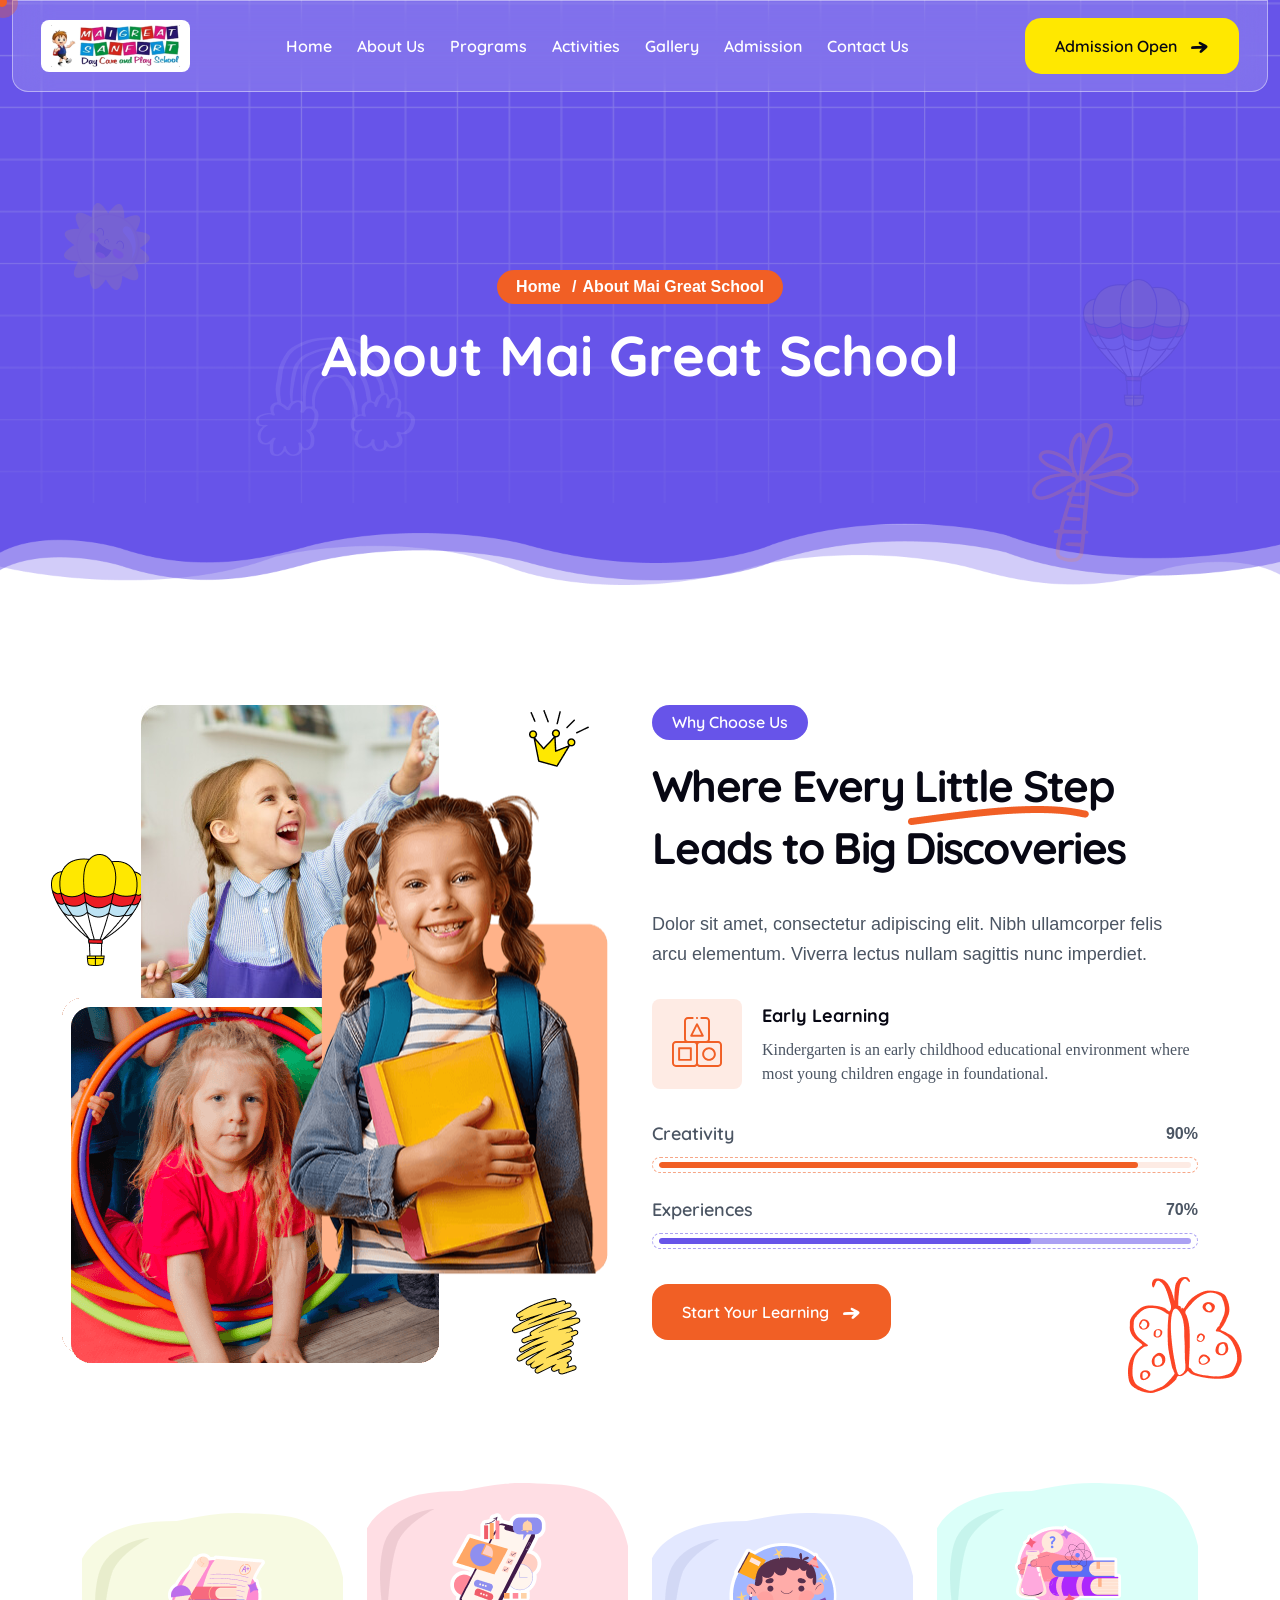
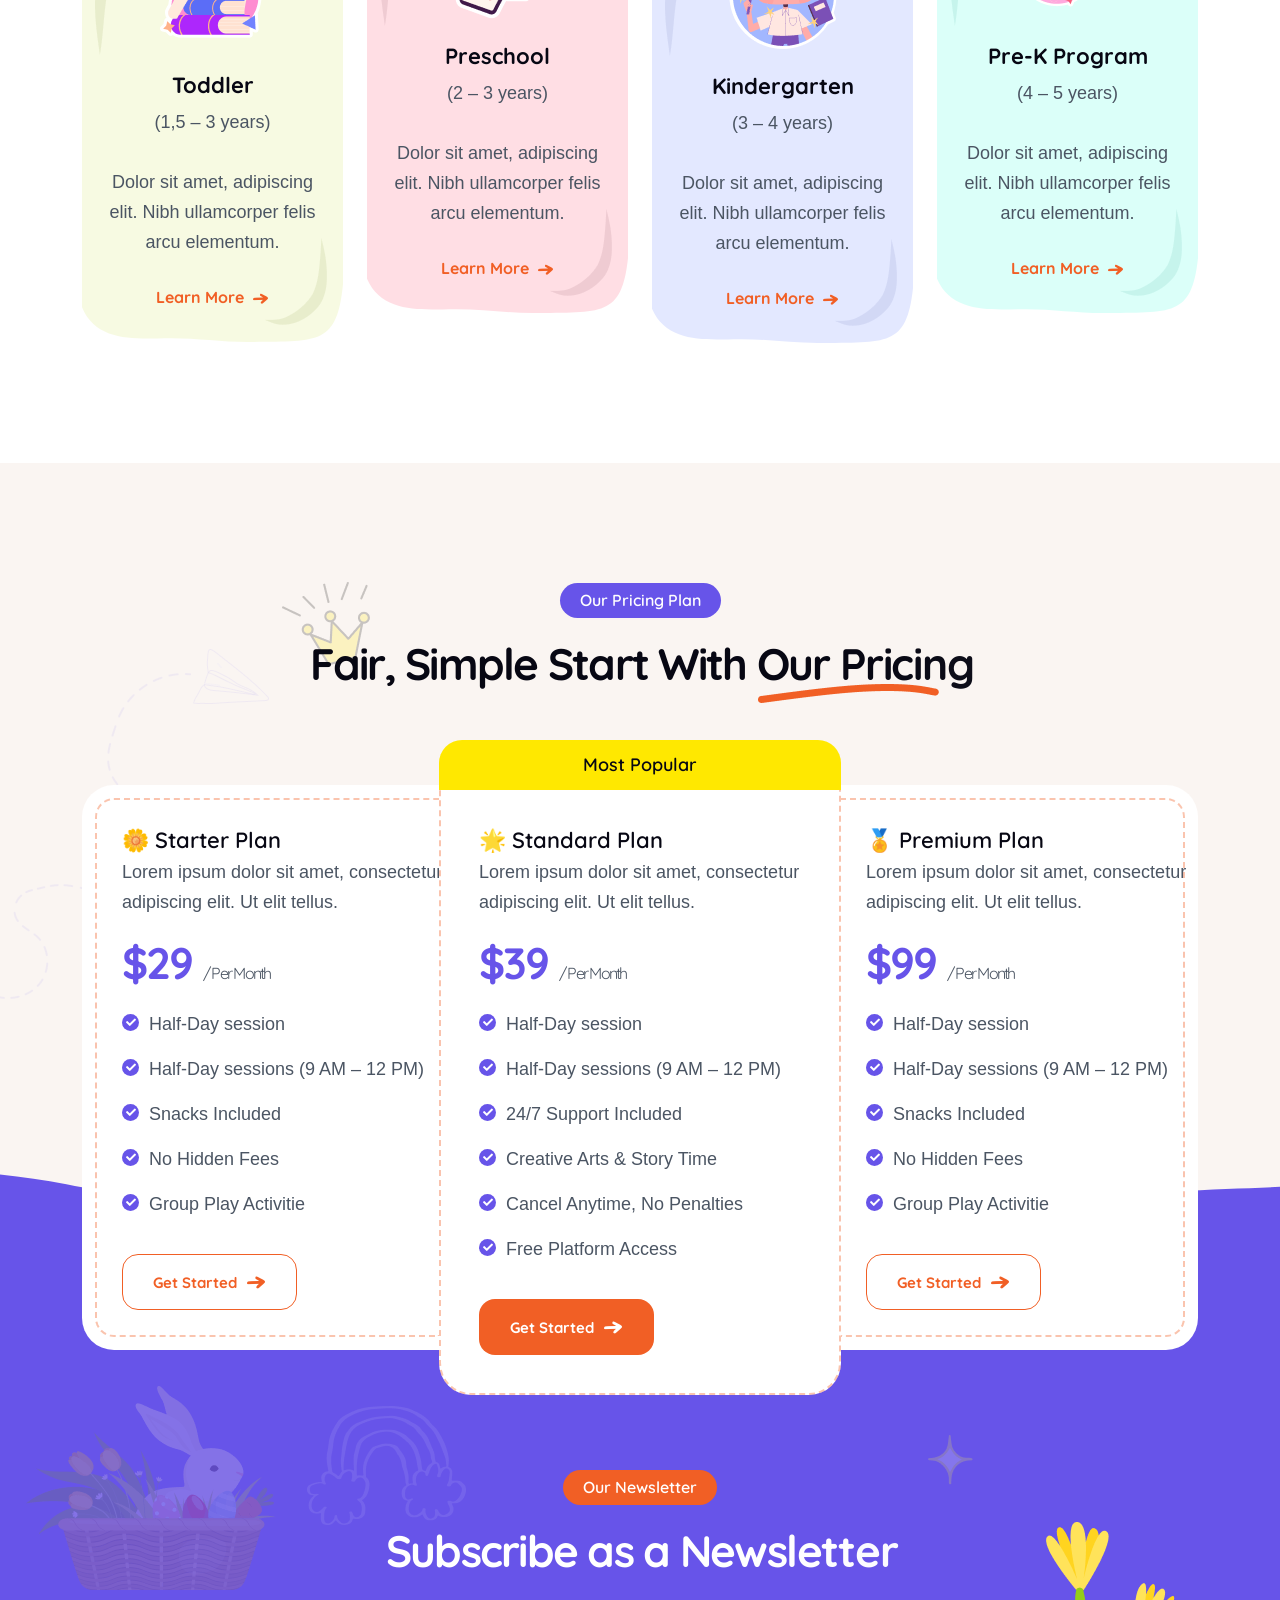
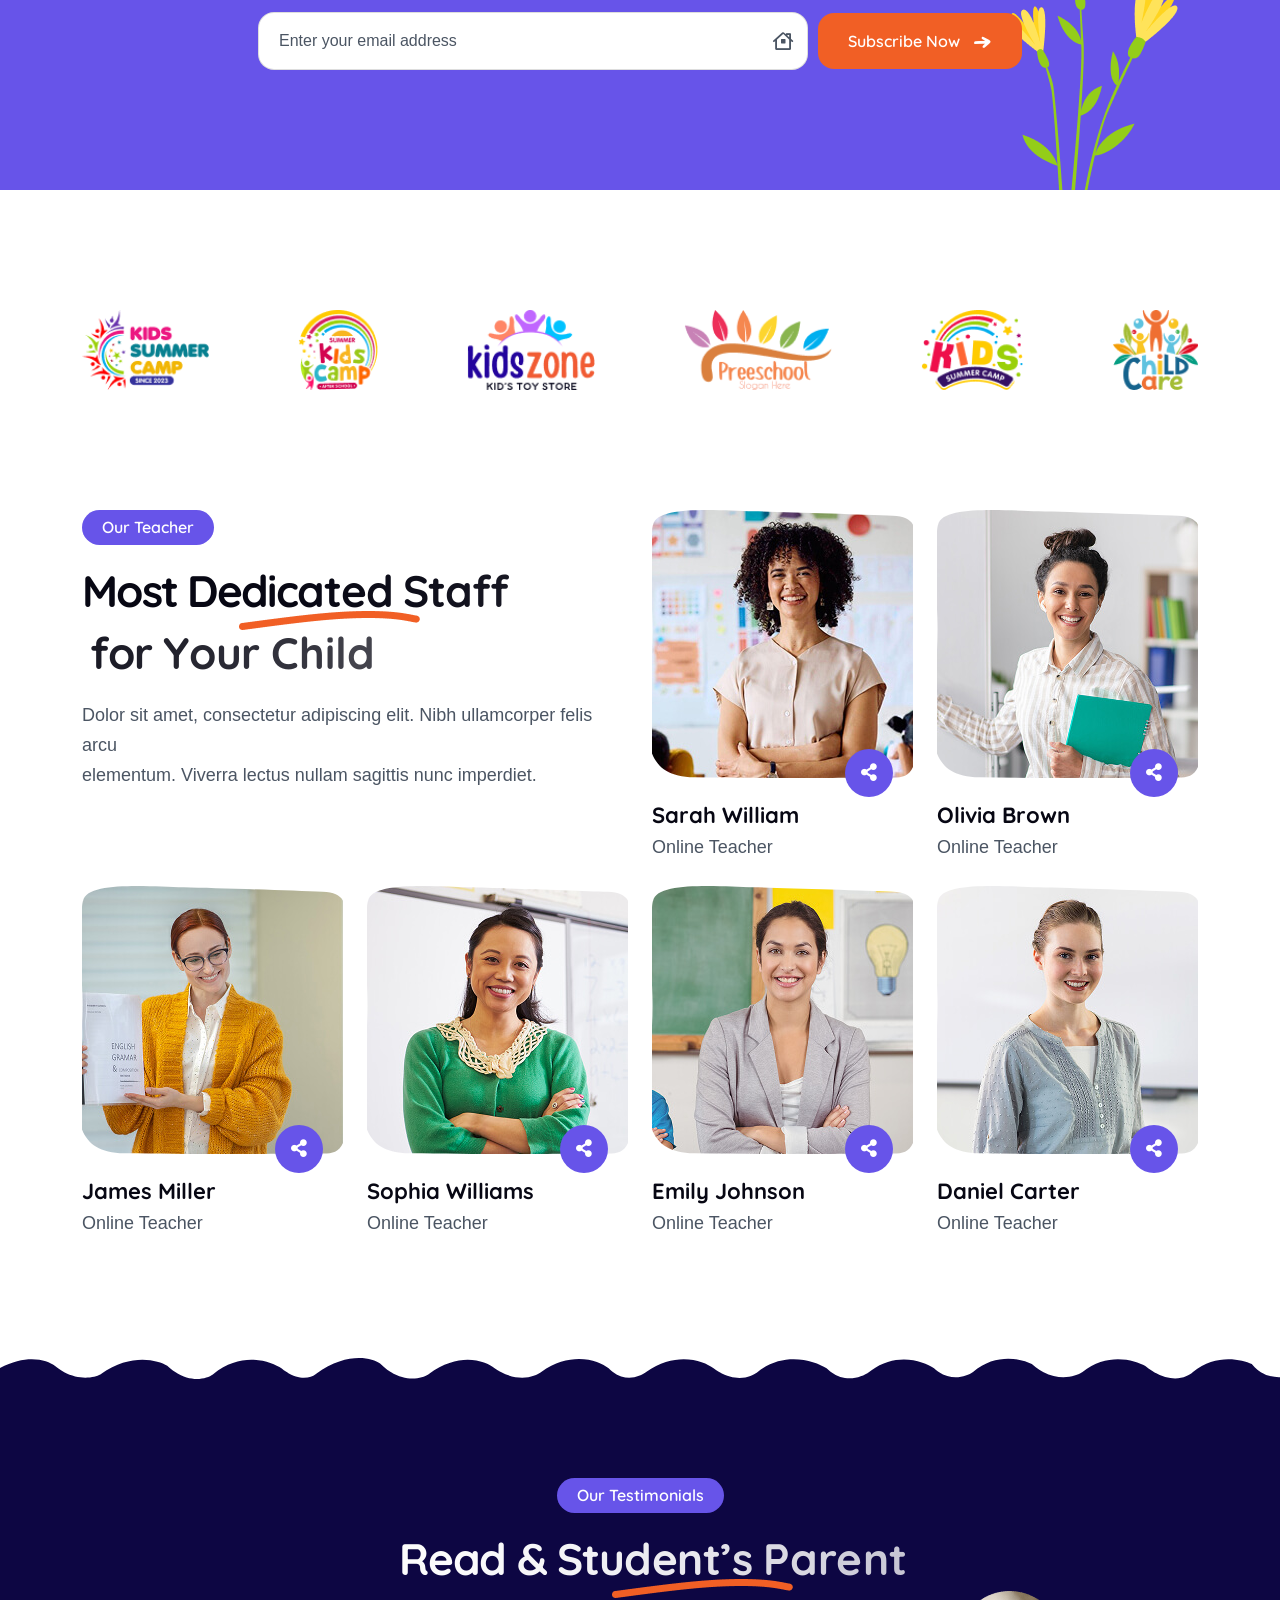
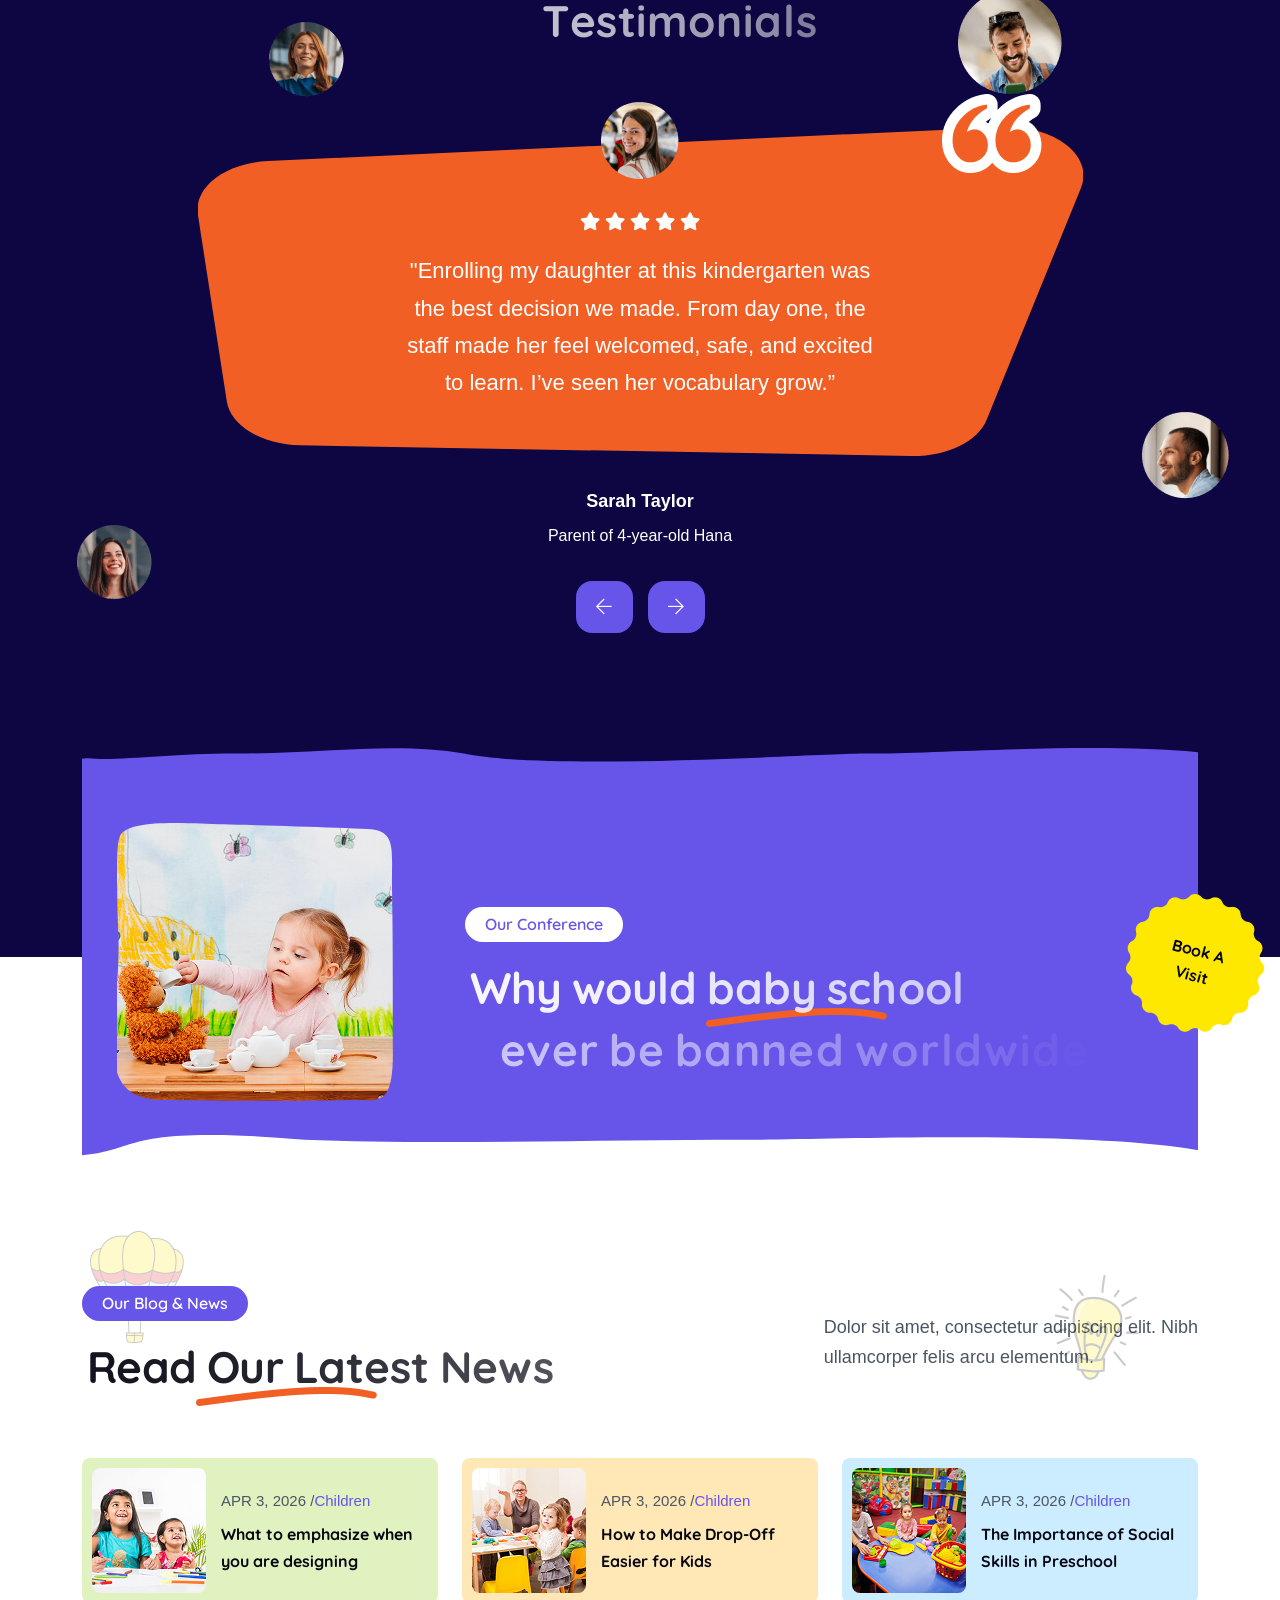
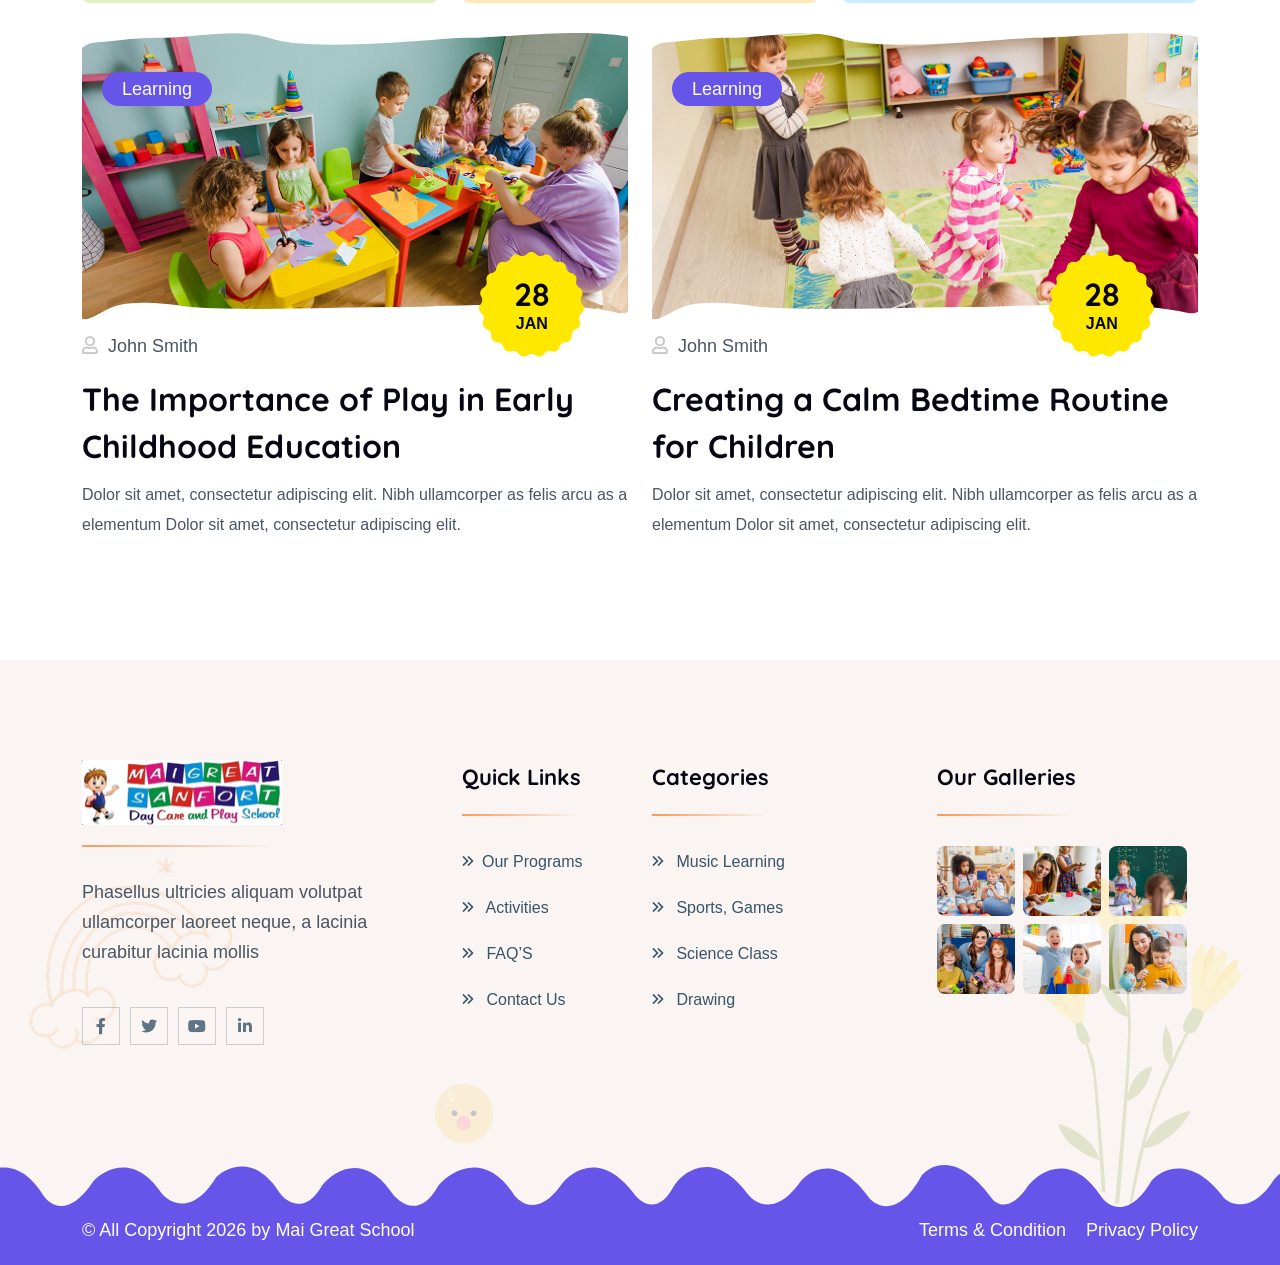
==== commit e35beb21: "update" ====
--- a/about.html
+++ b/about.html
@@ -1007,53 +1007,76 @@
             </div>
         </div>
 
-         <!-- Admission Form Popup Modal Start -->
-<div id="admissionPopup" class="admission-modal">
-    <div class="admission-modal-overlay"></div>
-    <div class="admission-modal-box">
-        <button class="admission-close-btn">&times;</button>
-        
+<!-- ===== FIXED ADMISSION POPUP - GitHub Pages Working ===== -->
+<div id="admissionPopup" style="position:fixed; top:0; left:0; width:100%; height:100%; z-index:999999; display:none; align-items:center; justify-content:center; padding:15px;">
+    <div id="admissionOverlay" style="position:absolute; top:0; left:0; width:100%; height:100%; background:rgba(0,0,0,0.6); backdrop-filter:blur(4px);"></div>
+    <div style="position:relative; background:white; width:100%; max-width:450px; border-radius:25px; padding:30px; box-shadow:0 20px 60px rgba(0,0,0,0.3); max-height:90vh; overflow-y:auto;">
+        <button id="closeAdmission" style="position:absolute; top:15px; right:15px; width:35px; height:35px; background:#f2f2f2; border:none; border-radius:50%; font-size:22px; cursor:pointer;">×</button>
         <div class="text-center mb-3">
             <span style="background:#FFF0E6; color:#FF6B35; padding:6px 18px; border-radius:20px; font-size:12px; font-weight:700;">ADMISSION OPEN 2026-27</span>
             <h3 class="mt-3 mb-1">Quick Enquiry Form</h3>
-            <p style="font-size:13px; color:#777; margin:0;">Fill karein, 30 min me call ayega!</p>
+            <p style="font-size:13px; color:#777;">Fill karein, 30 min me call ayega!</p>
         </div>
-
         <form id="popupAdmissionForm">
-            <div class="row g-3">
-                <div class="col-12">
-                    <input type="text" required placeholder="Child Name *" class="form-control" style="height:50px; border-radius:12px; background:#f8f8f8; border:1px solid #eee;">
-                </div>
-                <div class="col-md-6">
-                    <input type="text" required placeholder="Parent Name *" class="form-control" style="height:50px; border-radius:12px; background:#f8f8f8; border:1px solid #eee;">
-                </div>
-                <div class="col-md-6">
-                    <input type="tel" required placeholder="Mobile Number *" pattern="[0-9]{10}" class="form-control" style="height:50px; border-radius:12px; background:#f8f8f8; border:1px solid #eee;">
-                </div>
-                <div class="col-12">
-                    <select required class="form-control" style="height:50px; border-radius:12px; background:#f8f8f8; border:1px solid #eee;">
-                        <option value="">Select Class *</option>
-                        <option>Play Group (1.5-2.5 Yrs)</option>
-                        <option>Pre-Nursery (2.5-3.5 Yrs)</option>
-                        <option>Nursery (3.5-4.5 Yrs)</option>
-                        <option>KG (4.5-5.5 Yrs)</option>
-                        <option>Day Care</option>
-                    </select>
-                </div>
-                <div class="col-12">
-                    <textarea placeholder="Message (Optional)" rows="2" class="form-control" style="border-radius:12px; background:#f8f8f8; border:1px solid #eee;"></textarea>
-                </div>
-                <div class="col-12">
-                    <button type="submit" class="theme-btn w-100" style="height:50px; border-radius:12px; font-weight:600;">Submit Now <i class="icon-arrow-icon ms-1"></i></button>
-                    <p class="text-center mt-2 mb-0" style="font-size:10px; color:#999;">🔒 100% Safe & Secure</p>
-                </div>
+            <div style="display:flex; flex-direction:column; gap:12px;">
+                <input type="text" required placeholder="Child Name *" style="height:50px; border-radius:12px; background:#f8f8f8; border:1px solid #eee; padding:0 15px; width:100%;">
+                <div style="display:flex; gap:12px;">
+                    <input type="text" required placeholder="Parent Name *" style="height:50px; border-radius:12px; background:#f8f8f8; border:1px solid #eee; padding:0 15px; width:50%;">
+                    <input type="tel" required placeholder="Mobile Number *" pattern="[0-9]{10}" style="height:50px; border-radius:12px; background:#f8f8f8; border:1px solid #eee; padding:0 15px; width:50%;">
+                </div>
+                <select required style="height:50px; border-radius:12px; background:#f8f8f8; border:1px solid #eee; padding:0 15px; width:100%;">
+                    <option value="">Select Class *</option>
+                    <option>Play Group (1.5-2.5 Yrs)</option>
+                    <option>Pre-Nursery (2.5-3.5 Yrs)</option>
+                    <option>Nursery (3.5-4.5 Yrs)</option>
+                    <option>KG (4.5-5.5 Yrs)</option>
+                    <option>Day Care</option>
+                </select>
+                <textarea placeholder="Message (Optional)" rows="2" style="border-radius:12px; background:#f8f8f8; border:1px solid #eee; padding:10px 15px; width:100%;"></textarea>
+                <button type="submit" style="width:100%; height:50px; background:#FF6B35; color:white; border:none; border-radius:12px; font-weight:600; cursor:pointer;">Submit Now</button>
+                <p style="text-align:center; font-size:10px; color:#999; margin:0;">🔒 100% Safe & Secure</p>
             </div>
         </form>
     </div>
 </div>
 
-
-
+<script>
+// GitHub Pages Fix
+window.addEventListener('load', function() {
+    var popup = document.getElementById('admissionPopup');
+    var overlay = document.getElementById('admissionOverlay');
+    var closeBtn = document.getElementById('closeAdmission');
+    
+    function openPopup(e){
+        if(e) e.preventDefault();
+        popup.style.display = 'flex';
+        document.body.style.overflow = 'hidden';
+    }
+    function closePopup(){
+        popup.style.display = 'none';
+        document.body.style.overflow = '';
+    }
+
+    // Saare Admission buttons ko pakdo
+    document.querySelectorAll('a').forEach(function(a){
+        var txt = a.textContent.toLowerCase();
+        if(txt.includes('admission open') || txt.includes('admission')){
+            a.addEventListener('click', openPopup);
+        }
+    });
+
+    closeBtn.addEventListener('click', closePopup);
+    overlay.addEventListener('click', closePopup);
+
+    document.getElementById('popupAdmissionForm').addEventListener('submit', function(e){
+        e.preventDefault();
+        alert('Thank you! Form submitted. Team jaldi call karegi.');
+        closePopup();
+        this.reset();
+    });
+});
+</script>
+<!-- ===== FIXED END ===== -->
 <!-- Admission Form Popup Modal End -->
           <!-- Footer Section Start -->
         <footer class="footer-section footer-section-three fix">
--- a/assets/css/main.css
+++ b/assets/css/main.css
@@ -12936,13 +12936,4 @@
 }
 .error-items .error-btn .custom-input-group .custom-search-btn:hover i {
   transform: rotate(-45deg);
-}
-/*admistionform*/
-
-.admission-modal { position:fixed; top:0; left:0; width:100%; height:100%; z-index:99999; display:none; align-items:center; justify-content:center; padding:15px; }
-.admission-modal.active { display:flex; }
-.admission-modal-overlay { position:absolute; top:0; left:0; width:100%; height:100%; background:rgba(0,0,0,0.6); backdrop-filter: blur(4px); }
-.admission-modal-box { position:relative; background:white; width:100%; max-width:450px; border-radius:25px; padding:30px; box-shadow:0 20px 60px rgba(0,0,0,0.3); animation: popupAnim 0.3s ease; max-height:90vh; overflow-y:auto; }
-.admission-close-btn { position:absolute; top:15px; right:15px; width:35px; height:35px; background:#f2f2f2; border:none; border-radius:50%; font-size:22px; line-height:1; cursor:pointer; }
-.admission-close-btn:hover { background:#FF6B35; color:white; }
-@keyframes popupAnim { from { transform: scale(0.8); opacity:0; } to { transform: scale(1); opacity:1; } }
+}
